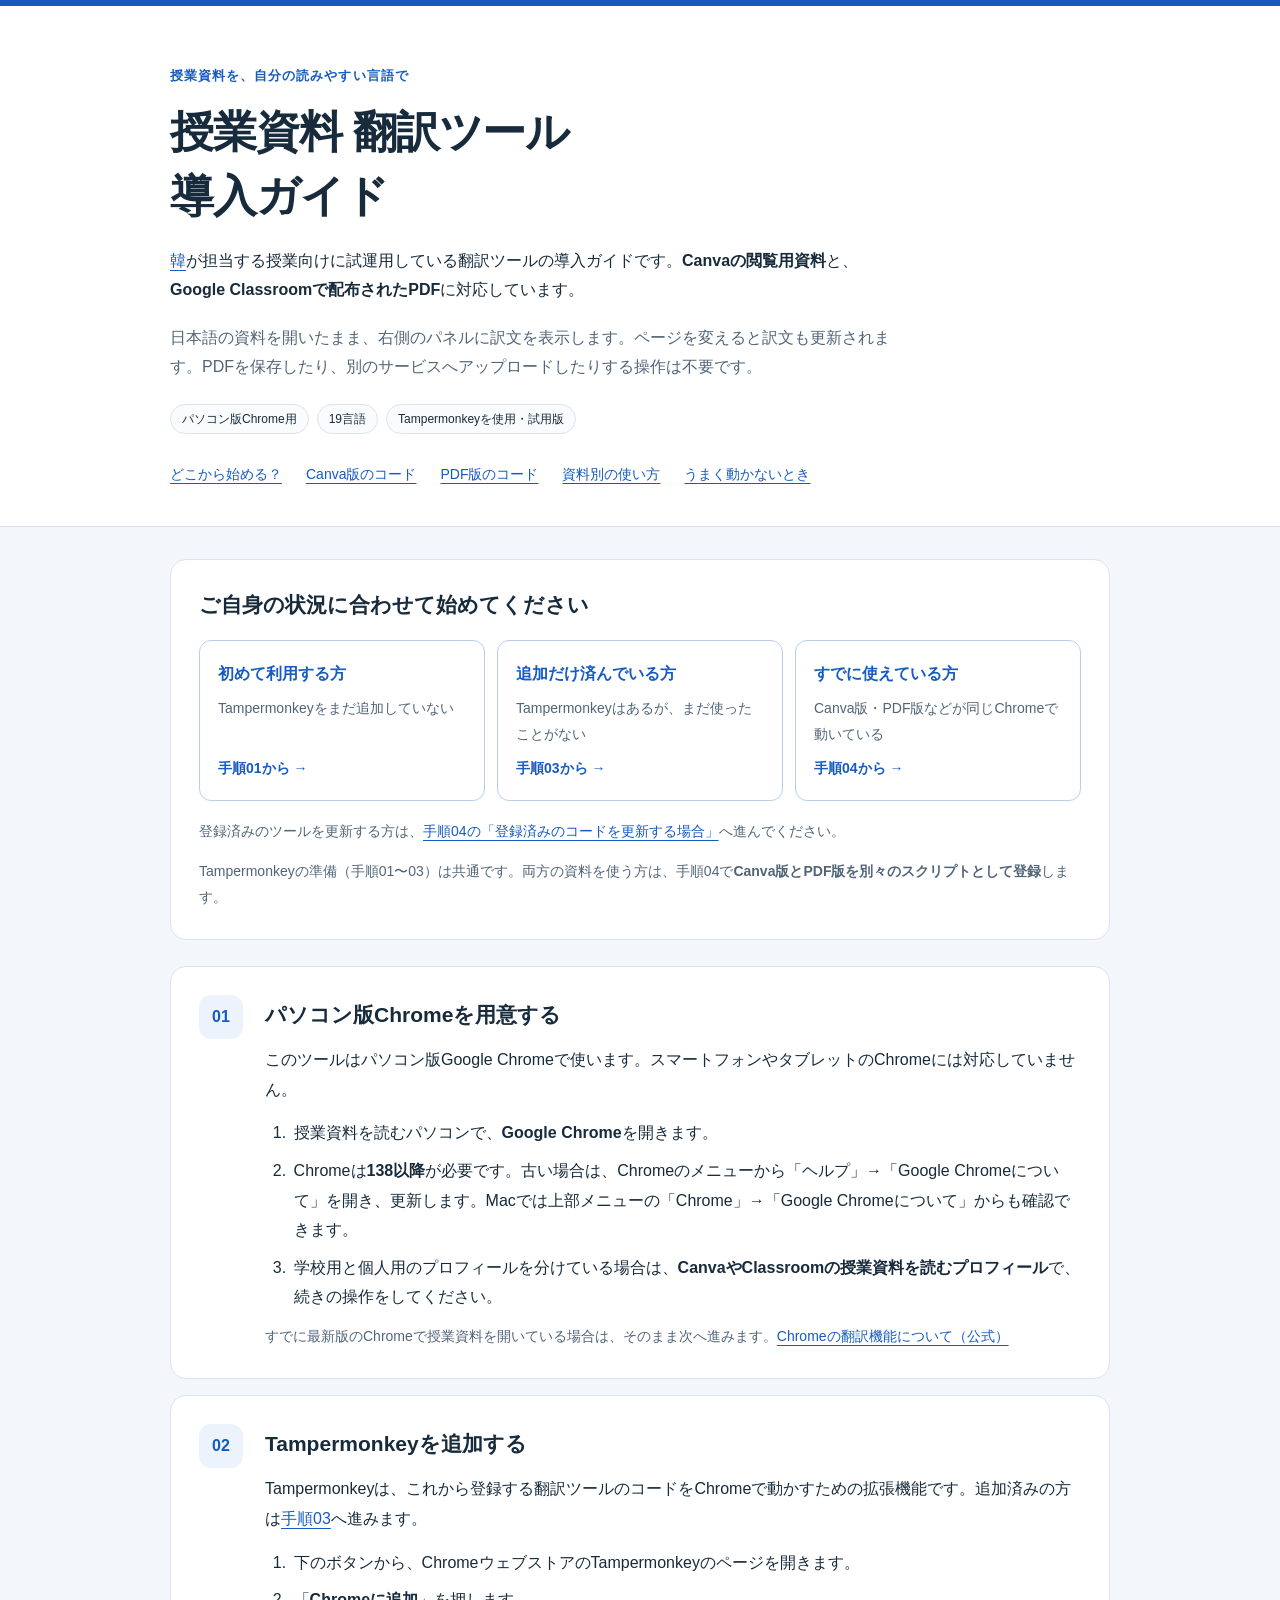
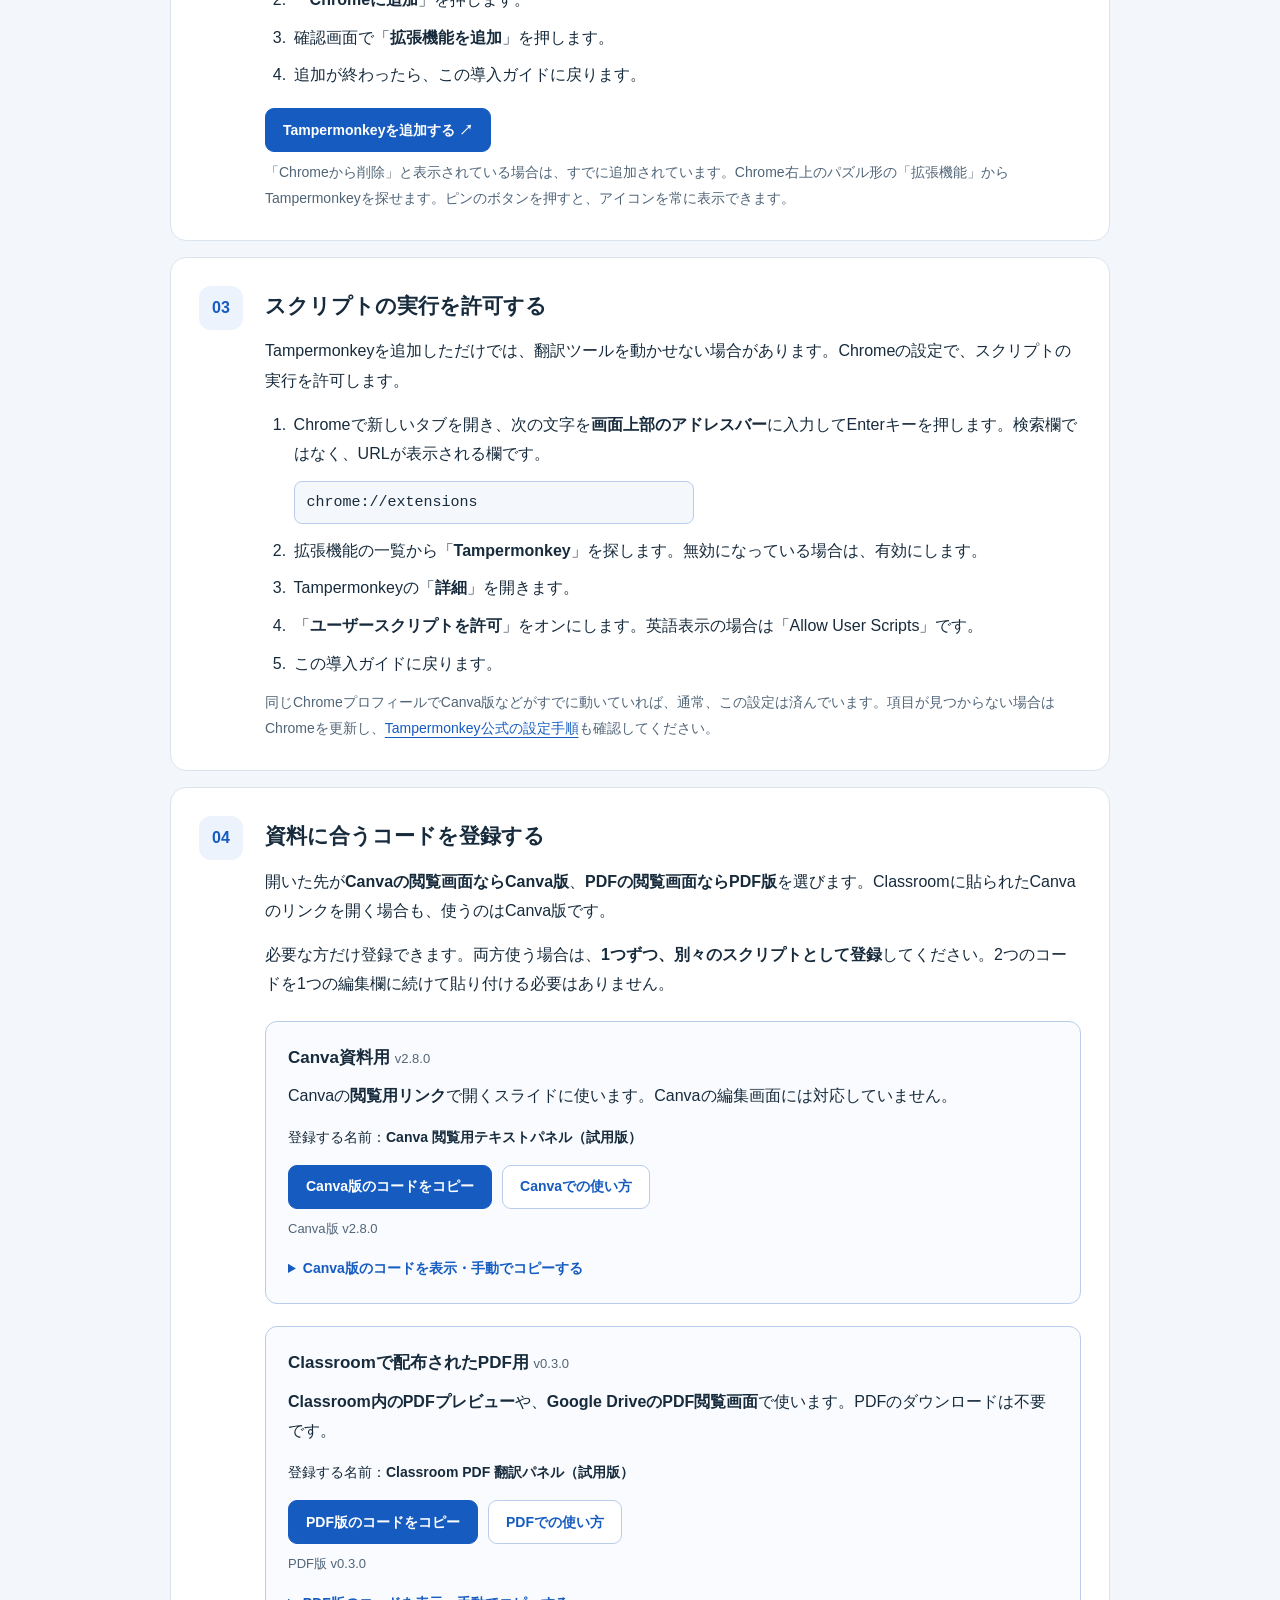
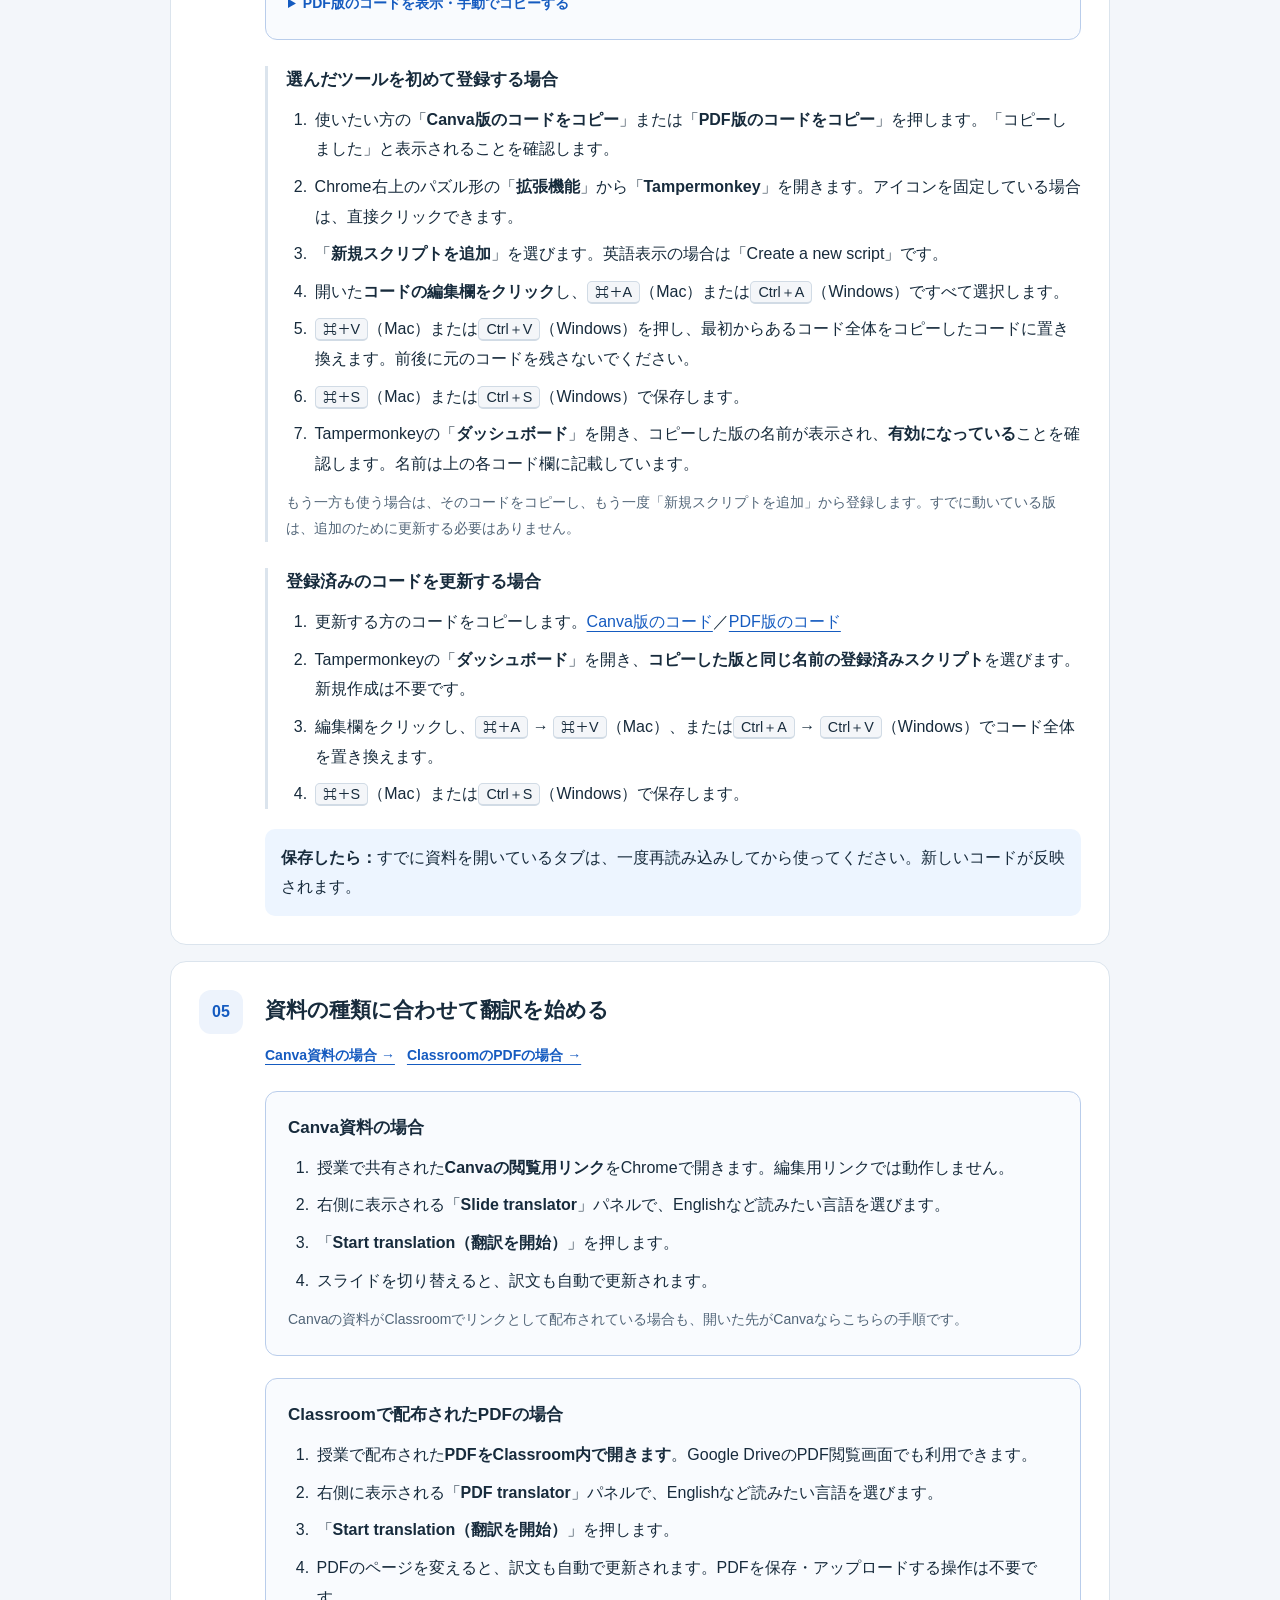
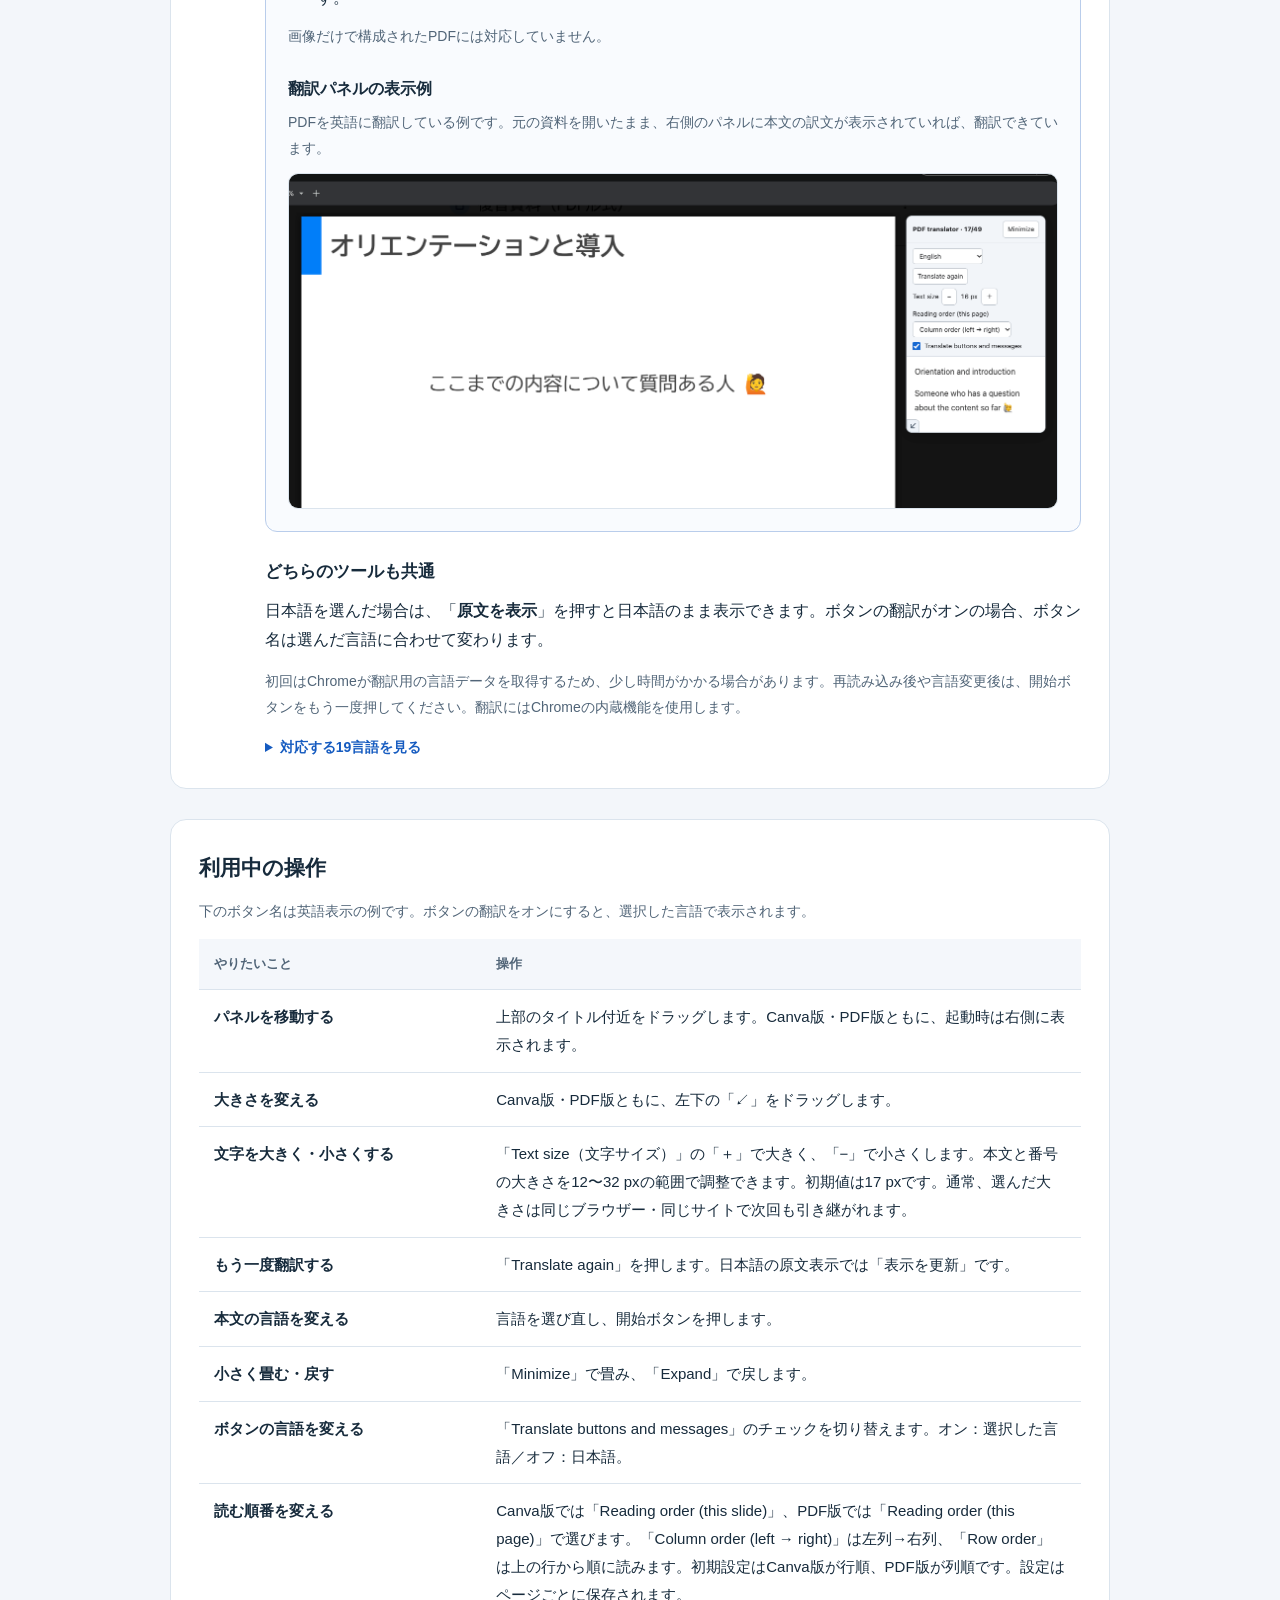
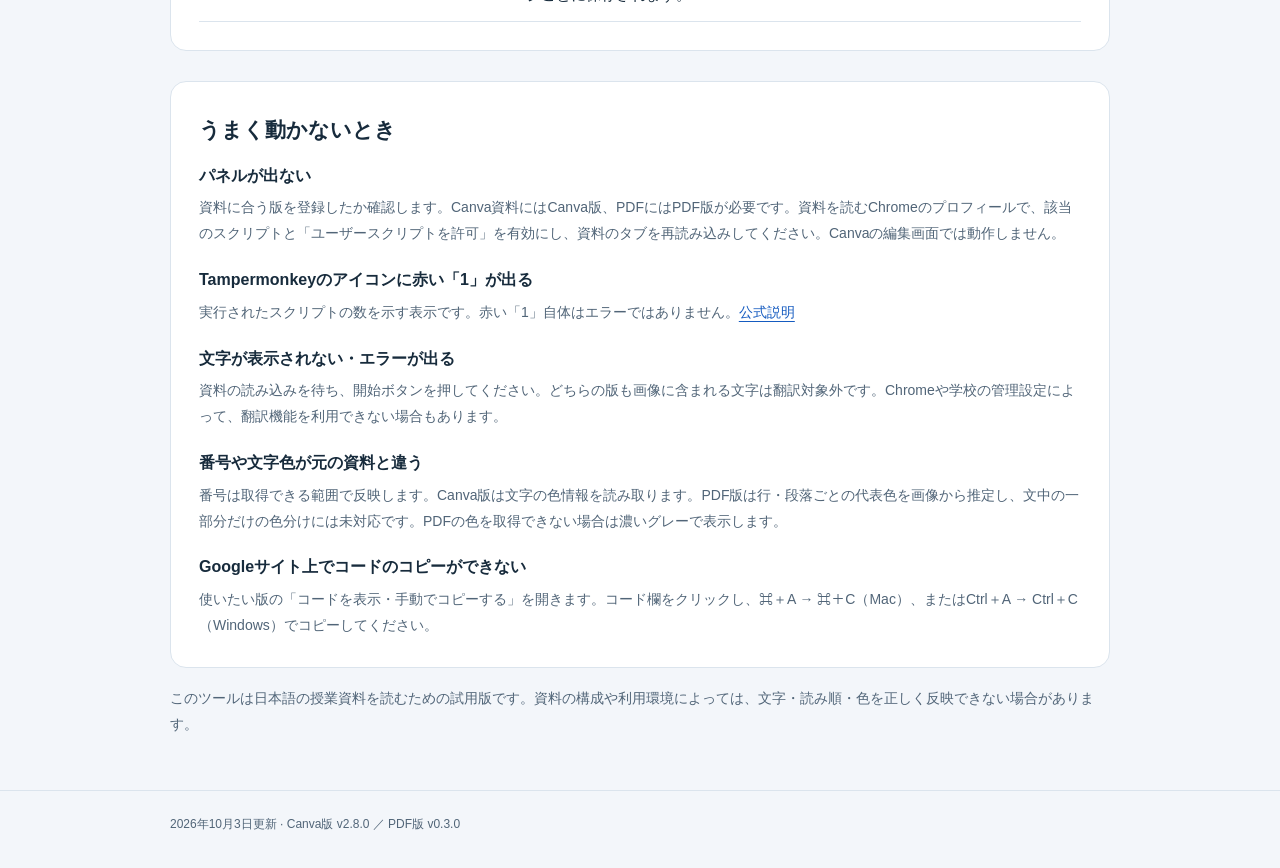
==== index.html @ adb42b63 "Update the guide introduction and instructor profile link" ====
<!doctype html>
<html lang="ja">
<head>
<meta charset="utf-8">
<meta name="viewport" content="width=device-width,initial-scale=1">
<meta name="description" content="Canva資料とGoogle Classroomで配布されたPDFの翻訳ツール導入ガイド。共通の準備と、それぞれのコード・使い方を案内します。">
<title>授業資料 翻訳ツール導入ガイド｜Canva・Classroom PDF</title>
<style>

    :root { color-scheme: light; --ink:#172b3c; --muted:#516578; --blue:#155bc0; --line:#dbe4ed; --paper:#fff; --wash:#f3f6fa; }
    * { box-sizing:border-box; }
    html { scroll-behavior:smooth; scroll-padding-top:24px; }
    body { margin:0; color:var(--ink); background:var(--wash); font:16px/1.85 -apple-system,BlinkMacSystemFont,"Segoe UI","Noto Sans JP","Hiragino Kaku Gothic ProN",Meiryo,sans-serif; overflow-wrap:anywhere; }
    a { color:var(--blue); text-underline-offset:4px; }
    a:hover { text-decoration-thickness:2px; }
    button,a,summary { -webkit-tap-highlight-color:transparent; }
    :focus-visible { outline:3px solid #438df0; outline-offset:4px; }
    .wrap { width:min(940px,calc(100% - 48px)); margin-inline:auto; }
    .hero { padding:58px 0 38px; background:var(--paper); border-top:6px solid var(--blue); border-bottom:1px solid var(--line); }
    .eyebrow { margin:0 0 12px; color:var(--blue); font-size:13px; font-weight:750; letter-spacing:.08em; }
    h1 { font-size:clamp(28px,4.5vw,44px); line-height:1.45; letter-spacing:-.025em; margin:0 0 18px; }
    .course-context { max-width:740px; margin:0 0 18px; }
    .intro { max-width:740px; margin:0; color:var(--muted); }
    .tags { display:flex; gap:8px; flex-wrap:wrap; margin-top:22px; }
    .tag { padding:3px 11px; border:1px solid var(--line); border-radius:100px; font-size:12px; background:#f9fbfd; }
    nav { display:flex; flex-wrap:wrap; gap:12px 24px; margin-top:28px; font-size:14px; }
    main { padding-block:32px 52px; }
    .notice { border-inline-start:4px solid var(--blue); background:#eaf2ff; padding:16px 20px; border-radius:0 10px 10px 0; margin-bottom:26px; font-size:14px; }
    .step { display:grid; grid-template-columns:48px minmax(0,1fr); gap:18px; padding:28px; margin-bottom:16px; border:1px solid var(--line); border-radius:16px; background:var(--paper); }
    .number { color:var(--blue); font-size:16px; font-weight:750; background:#edf3fc; border-radius:12px; width:44px; height:44px; display:grid; place-items:center; }
    h2 { font-size:21px; line-height:1.6; margin:3px 0 14px; }
    p { margin:0 0 14px; }
    p:last-child { margin-bottom:0; }
    .small { color:var(--muted); font-size:14px; }
    ol,ul { margin:12px 0; padding-inline-start:1.6em; }
    li { padding-inline-start:3px; margin-bottom:8px; }
    code { font: .9em ui-monospace,SFMono-Regular,Consolas,monospace; background:#edf1f6; padding:3px 6px; border-radius:5px; }
    kbd { font-family:inherit; font-size:.9em; background:#f4f6f9; padding:2px 7px; border:1px solid #d1dbe5; border-bottom-width:2px; border-radius:5px; white-space:nowrap; }
    .actions { display:flex; flex-wrap:wrap; gap:10px; margin:18px 0 8px; }
    .button { display:inline-flex; align-items:center; justify-content:center; min-height:44px; border:1px solid var(--blue); border-radius:9px; padding:9px 17px; font-family:inherit; font-size:14px; font-weight:600; line-height:1.6; text-decoration:none; cursor:pointer; color:#fff; background:var(--blue); }
    .button:hover { background:#104caa; }
    .button.secondary { color:var(--blue); background:#fff; border-color:#b9cdeb; }
    .button.secondary:hover { background:#f0f5fe; }
    .status { font-size:13px; color:var(--muted); min-height:25px; margin:0; }
    details { margin-top:14px; }
    summary { cursor:pointer; color:var(--blue); font-size:14px; font-weight:650; }
    textarea { display:block; width:100%; height:280px; margin-top:12px; padding:16px; background:#102231; color:#e8f0f7; border:1px solid #2c455a; border-radius:9px; font:12px/1.65 ui-monospace,SFMono-Regular,Consolas,monospace; resize:vertical; tab-size:2; }
    .panel { margin-top:30px; padding:28px; border:1px solid var(--line); border-radius:16px; background:var(--paper); }
    .table-wrap { overflow-x:auto; }
    table { width:100%; border-collapse:collapse; font-size:15px; }
    th,td { text-align:start; padding:13px 15px; border-bottom:1px solid var(--line); vertical-align:top; }
    th { background:#f4f7fb; font-size:13px; color:var(--muted); }
    td:first-child { width:32%; font-weight:600; }
    .trouble { margin:0; }
    .trouble dt { margin-top:18px; font-weight:650; }
    .trouble dt:first-child { margin-top:0; }
    .trouble dd { margin:5px 0 0; color:var(--muted); font-size:14px; }
    footer { border-top:1px solid var(--line); padding:22px 0 32px; color:var(--muted); font-size:12px; }
    @media(max-width:600px) {
      .wrap { width:calc(100% - 28px); }
      .hero { padding:32px 0 26px; }
      .step { grid-template-columns:34px minmax(0,1fr); gap:10px; padding:20px 16px; }
      .number { width:32px; height:36px; font-size:14px; border-radius:9px; }
      h2 { font-size:18px; }
      .panel { padding:22px 16px; }
      th,td { padding:11px 8px; }
      td:first-child { width:36%; }
    }
    @media(prefers-reduced-motion:reduce) { html { scroll-behavior:auto; } }
    @media print {
      body { font-size:11pt; background:#fff; }
      .wrap { width:100%; }
      .hero { padding:14px 0; }
      h1 { font-size:25pt; }
      main { padding:18px 0; }
      .step,.panel { padding:18px; break-inside:avoid; }
      nav,.actions,.source-code,.status,.no-print { display:none; }
      a { color:inherit; }
      .notice { background:#f5f5f5; }
    }
  
[hidden] { display:none !important; }
.language-bar { display:flex; align-items:center; gap:12px; flex-wrap:wrap; margin-bottom:8px; }
.language-bar label { font-size:14px; font-weight:650; }
.language-bar select { max-width:100%; min-height:44px; padding:8px 32px 8px 12px; border:1px solid #b9cdeb; border-radius:9px; color:var(--ink); background:#fff; font:inherit; font-size:15px; }
.language-hint { margin-bottom:24px; font-size:13px; }
.ui-label { font-weight:600; }
.after-code,.usage-notes { margin-top:18px; }
html[dir=rtl] .notice { border-radius:10px 0 0 10px; }
textarea { text-align:left; }

.start-paths{display:grid;grid-template-columns:repeat(3,minmax(0,1fr));gap:12px;margin:18px 0}
.start-path{display:flex;flex-direction:column;gap:8px;padding:18px;border:1px solid #b9cdeb;border-radius:12px;background:#fff;text-decoration:none}
.start-path strong{font-size:16px}.start-path span{color:var(--muted);font-size:14px}.start-path b{margin-top:auto;font-size:14px}
.start-path:hover{background:#f4f8ff}.start-panel{margin:0 0 26px}.start-panel h2{margin-top:0}
h3{font-size:17px;line-height:1.6;margin:26px 0 10px}.branch{border-inline-start:3px solid var(--line);padding-inline-start:18px}
.address{display:block;width:100%;max-width:400px;border:1px solid #b9cdeb;border-radius:8px;background:#f4f7fb;color:var(--ink);padding:12px;font:15px ui-monospace,monospace;margin:12px 0}
.after-save{margin-top:20px;padding:14px 16px;background:#edf5ff;border-radius:10px}
section, .branch{scroll-margin-top:24px}.languages{font-size:14px;color:var(--muted)}
.tool-card{margin-top:22px;padding:22px;border:1px solid #b9cdeb;border-radius:12px;background:#f9fbfe;scroll-margin-top:24px}
.tool-card h3{margin-top:0}.tool-card .tool-version{color:var(--muted);font-size:13px;font-weight:400}
.tool-card .script-name{font-size:14px}.tool-card textarea{background:#102231}.tool-card .actions{margin-top:14px}
.tool-links{display:flex;flex-wrap:wrap;gap:12px;margin:16px 0}.tool-links a{font-size:14px;font-weight:600}
.panel-example{margin:24px 0 0;scroll-margin-top:24px}.panel-example figcaption{margin-bottom:12px}.panel-example strong{display:block;margin-bottom:6px}.panel-example p{margin:0}.panel-example-image{display:block;border:1px solid var(--line);border-radius:10px;overflow:hidden}.panel-example img{display:block;width:100%;height:auto}
@media(max-width:700px){.start-paths{grid-template-columns:1fr}.start-path{gap:4px}}
</style>
</head>
<body>
<header class="hero"><div class="wrap">
<p class="eyebrow">授業資料を、自分の読みやすい言語で</p>
<h1>授業資料 翻訳ツール<br>導入ガイド</h1>
<p class="course-context"><a href="https://www.i-u.ac.jp/academics/faculty/hanxu/" target="_blank" rel="noopener noreferrer">韓</a>が担当する授業向けに試運用している翻訳ツールの導入ガイドです。<strong>Canvaの閲覧用資料</strong>と、<strong>Google Classroomで配布されたPDF</strong>に対応しています。</p>
<p class="intro">日本語の資料を開いたまま、右側のパネルに訳文を表示します。ページを変えると訳文も更新されます。PDFを保存したり、別のサービスへアップロードしたりする操作は不要です。</p>
<div class="tags"><span class="tag">パソコン版Chrome用</span><span class="tag">19言語</span><span class="tag">Tampermonkeyを使用・試用版</span></div>
<nav aria-label="ガイド内の移動"><a href="#start">どこから始める？</a><a href="#canva-code">Canva版のコード</a><a href="#pdf-code">PDF版のコード</a><a href="#step5">資料別の使い方</a><a href="#help">うまく動かないとき</a></nav>
</div></header>

<main class="wrap">
<section id="start" class="panel start-panel" aria-labelledby="start-title">
<h2 id="start-title">ご自身の状況に合わせて始めてください</h2>
<div class="start-paths">
<a class="start-path" href="#step1"><strong>初めて利用する方</strong><span>Tampermonkeyをまだ追加していない</span><b>手順01から →</b></a>
<a class="start-path" href="#step3"><strong>追加だけ済んでいる方</strong><span>Tampermonkeyはあるが、まだ使ったことがない</span><b>手順03から →</b></a>
<a class="start-path" href="#step4"><strong>すでに使えている方</strong><span>Canva版・PDF版などが同じChromeで動いている</span><b>手順04から →</b></a>
</div>
<p class="small">登録済みのツールを更新する方は、<a href="#update">手順04の「登録済みのコードを更新する場合」</a>へ進んでください。</p>
<p class="small">Tampermonkeyの準備（手順01〜03）は共通です。両方の資料を使う方は、手順04で<strong>Canva版とPDF版を別々のスクリプトとして登録</strong>します。</p>
</section>

<section class="step" id="step1" aria-labelledby="title1"><div class="number" aria-hidden="true">01</div><div>
<h2 id="title1">パソコン版Chromeを用意する</h2>
<p>このツールはパソコン版Google Chromeで使います。スマートフォンやタブレットのChromeには対応していません。</p>
<ol>
<li>授業資料を読むパソコンで、<strong>Google Chrome</strong>を開きます。</li>
<li>Chromeは<strong>138以降</strong>が必要です。古い場合は、Chromeのメニューから「ヘルプ」→「Google Chromeについて」を開き、更新します。Macでは上部メニューの「Chrome」→「Google Chromeについて」からも確認できます。</li>
<li>学校用と個人用のプロフィールを分けている場合は、<strong>CanvaやClassroomの授業資料を読むプロフィール</strong>で、続きの操作をしてください。</li>
</ol>
<p class="small">すでに最新版のChromeで授業資料を開いている場合は、そのまま次へ進みます。<a href="https://developer.chrome.com/docs/ai/translator-api" target="_blank" rel="noopener noreferrer">Chromeの翻訳機能について（公式）</a></p>
</div></section>

<section class="step" id="step2" aria-labelledby="title2"><div class="number" aria-hidden="true">02</div><div>
<h2 id="title2">Tampermonkeyを追加する</h2>
<p>Tampermonkeyは、これから登録する翻訳ツールのコードをChromeで動かすための拡張機能です。追加済みの方は<a href="#step3">手順03</a>へ進みます。</p>
<ol>
<li>下のボタンから、ChromeウェブストアのTampermonkeyのページを開きます。</li>
<li>「<strong>Chromeに追加</strong>」を押します。</li>
<li>確認画面で「<strong>拡張機能を追加</strong>」を押します。</li>
<li>追加が終わったら、この導入ガイドに戻ります。</li>
</ol>
<div class="actions"><a class="button" href="https://chromewebstore.google.com/detail/tampermonkey/dhdgffkkebhmkfjojejmpbldmpobfkfo" target="_blank" rel="noopener noreferrer">Tampermonkeyを追加する ↗</a></div>
<p class="small">「Chromeから削除」と表示されている場合は、すでに追加されています。Chrome右上のパズル形の「拡張機能」からTampermonkeyを探せます。ピンのボタンを押すと、アイコンを常に表示できます。</p>
</div></section>

<section class="step" id="step3" aria-labelledby="title3"><div class="number" aria-hidden="true">03</div><div>
<h2 id="title3">スクリプトの実行を許可する</h2>
<p>Tampermonkeyを追加しただけでは、翻訳ツールを動かせない場合があります。Chromeの設定で、スクリプトの実行を許可します。</p>
<ol>
<li>Chromeで新しいタブを開き、次の文字を<strong>画面上部のアドレスバー</strong>に入力してEnterキーを押します。検索欄ではなく、URLが表示される欄です。
<input class="address" type="text" value="chrome://extensions" readonly aria-label="Chromeの拡張機能設定のアドレス" translate="no" dir="ltr"></li>
<li>拡張機能の一覧から「<strong>Tampermonkey</strong>」を探します。無効になっている場合は、有効にします。</li>
<li>Tampermonkeyの「<strong>詳細</strong>」を開きます。</li>
<li>「<strong>ユーザースクリプトを許可</strong>」をオンにします。英語表示の場合は「Allow User Scripts」です。</li>
<li>この導入ガイドに戻ります。</li>
</ol>
<p class="small">同じChromeプロフィールでCanva版などがすでに動いていれば、通常、この設定は済んでいます。項目が見つからない場合はChromeを更新し、<a href="https://www.tampermonkey.net/faq.php?q=Q209" target="_blank" rel="noopener noreferrer">Tampermonkey公式の設定手順</a>も確認してください。</p>
</div></section>

<section class="step" id="step4" aria-labelledby="title4"><div class="number" aria-hidden="true">04</div><div>
<h2 id="title4">資料に合うコードを登録する</h2>
<p>開いた先が<strong>Canvaの閲覧画面ならCanva版</strong>、<strong>PDFの閲覧画面ならPDF版</strong>を選びます。Classroomに貼られたCanvaのリンクを開く場合も、使うのはCanva版です。</p>
<p>必要な方だけ登録できます。両方使う場合は、<strong>1つずつ、別々のスクリプトとして登録</strong>してください。2つのコードを1つの編集欄に続けて貼り付ける必要はありません。</p>

<article class="tool-card" id="canva-code" aria-labelledby="canva-code-title">
<h3 id="canva-code-title">Canva資料用 <span class="tool-version">v2.8.0</span></h3>
<p>Canvaの<strong>閲覧用リンク</strong>で開くスライドに使います。Canvaの編集画面には対応していません。</p>
<p class="script-name">登録する名前：<strong>Canva 閲覧用テキストパネル（試用版）</strong></p>
<div class="actions"><button class="button" id="copy-canva-code" type="button">Canva版のコードをコピー</button><a class="button secondary" href="#canva-use">Canvaでの使い方</a></div>
<p class="status" id="copy-canva-status" role="status">Canva版 v2.8.0</p>
<details class="source-code" id="source-canva-details"><summary>Canva版のコードを表示・手動でコピーする</summary>
<p class="small">コード欄をクリックし、⌘＋A → ⌘＋C（Mac）、またはCtrl＋A → Ctrl＋C（Windows）でコピーできます。</p>
<textarea id="source-canva-code" translate="no" class="notranslate" readonly spellcheck="false" wrap="off" dir="ltr" aria-label="Tampermonkeyに登録するCanva版のコード">// ==UserScript==
// @name         Canva 閲覧用テキストパネル（試用版）
// @namespace    local.canva-translation
// @version      2.8.0
// @description  Chrome内蔵の翻訳機能で、スライドを送るたびに別欄の訳文を更新します。
// @match        https://www.canva.com/design/*/view*
// @run-at       document-idle
// @grant        none
// ==/UserScript==

// 以前のコード全体を、このコードに置き換えて保存してください。
// PC版ChromeのTranslator APIを使います。外部の翻訳APIは使いません。
// 最初に言語を選び「翻訳開始」を押してください。初回は言語データを取得します。
(() =&gt; {
  &#x27;use strict&#x27;;

  // BEGIN_UI_MESSAGES
  const UI_MESSAGES = {
  &quot;en&quot;: {
    &quot;title&quot;: &quot;Slide translator&quot;,
    &quot;start&quot;: &quot;Start translation&quot;,
    &quot;retry&quot;: &quot;Translate again&quot;,
    &quot;collapse&quot;: &quot;Minimize&quot;,
    &quot;expand&quot;: &quot;Expand&quot;,
    &quot;language&quot;: &quot;Translation language&quot;,
    &quot;move&quot;: &quot;Drag the header or use arrow keys to move&quot;,
    &quot;resize&quot;: &quot;Drag the corner or use arrow keys to resize&quot;,
    &quot;ready&quot;: &quot;Select a language and click “{start}”.&quot;,
    &quot;preparing&quot;: &quot;Preparing translation… Language data may need to download.&quot;,
    &quot;downloading&quot;: &quot;Downloading language data… {percent}%&quot;,
    &quot;empty&quot;: &quot;No visible text found. Waiting for the slide to load.&quot;,
    &quot;translating&quot;: &quot;Translating…&quot;,
    &quot;active&quot;: &quot;Automatic translation is on. The translation updates when you change slides.&quot;,
    &quot;unavailable&quot;: &quot;Built-in translation is unavailable. Use desktop Chrome 138 or later. Browser settings may restrict access.&quot;,
    &quot;blocked&quot;: &quot;Built-in translation is not permitted by this page or your browser settings.&quot;,
    &quot;unsupported&quot;: &quot;Translation into this language is unavailable in this environment.&quot;,
    &quot;failed&quot;: &quot;Translation failed. Use the translation button to try again.&quot;,
    &quot;pageOrder&quot;: &quot;Reading order (this slide)&quot;,
    &quot;orderRows&quot;: &quot;Row order&quot;,
    &quot;orderColumns&quot;: &quot;Column order (left → right)&quot;,
    &quot;orderHint&quot;: &quot;Saved for this slide in this browser.&quot;,
    &quot;orderMemoryOnly&quot;: &quot;Saved only until this page is reloaded.&quot;,
    &quot;translateUi&quot;: &quot;Translate buttons and messages&quot;,
    &quot;uiHint&quot;: &quot;Saved across slides in this browser. Slide text still uses the selected language.&quot;,
    &quot;uiMemoryOnly&quot;: &quot;Kept until this page is reloaded. Slide text still uses the selected language.&quot;,
    &quot;textSize&quot;: &quot;Text size&quot;,
    &quot;textSmaller&quot;: &quot;Smaller text&quot;,
    &quot;textLarger&quot;: &quot;Larger text&quot;
  },
  &quot;ja&quot;: {
    &quot;title&quot;: &quot;スライド翻訳&quot;,
    &quot;start&quot;: &quot;翻訳開始&quot;,
    &quot;retry&quot;: &quot;翻訳し直す&quot;,
    &quot;collapse&quot;: &quot;折りたたむ&quot;,
    &quot;expand&quot;: &quot;展開する&quot;,
    &quot;language&quot;: &quot;本文の言語&quot;,
    &quot;move&quot;: &quot;見出しをドラッグ、または矢印キーで移動&quot;,
    &quot;resize&quot;: &quot;角をドラッグ、または矢印キーでサイズ変更&quot;,
    &quot;ready&quot;: &quot;言語を選び「{start}」を押してください。&quot;,
    &quot;preparing&quot;: &quot;翻訳を準備しています。言語データを取得する場合があります。&quot;,
    &quot;downloading&quot;: &quot;言語データを取得しています… {percent}%&quot;,
    &quot;empty&quot;: &quot;表示中の文字が見つかりません。スライドの読み込みを待っています。&quot;,
    &quot;translating&quot;: &quot;翻訳しています…&quot;,
    &quot;active&quot;: &quot;自動翻訳が有効です。スライドを切り替えると訳文が更新されます。&quot;,
    &quot;unavailable&quot;: &quot;内蔵翻訳を利用できません。パソコン版Chrome 138以降をご利用ください。ブラウザーの設定で制限されている場合もあります。&quot;,
    &quot;blocked&quot;: &quot;このページ、またはブラウザーの設定で内蔵翻訳が許可されていません。&quot;,
    &quot;unsupported&quot;: &quot;この環境では、選択した言語への翻訳を利用できません。&quot;,
    &quot;failed&quot;: &quot;翻訳できませんでした。翻訳ボタンを押して再試行してください。&quot;,
    &quot;pageOrder&quot;: &quot;このページの読み順&quot;,
    &quot;orderRows&quot;: &quot;行順&quot;,
    &quot;orderColumns&quot;: &quot;列順（左 → 右）&quot;,
    &quot;orderHint&quot;: &quot;このページの設定を、このブラウザーに保存します。&quot;,
    &quot;orderMemoryOnly&quot;: &quot;設定はページを再読み込みするまで保持されます。&quot;,
    &quot;translateUi&quot;: &quot;ボタン・案内文を選択言語にする&quot;,
    &quot;uiHint&quot;: &quot;このブラウザーの全スライドに適用します。本文は選択した言語で表示します。&quot;,
    &quot;uiMemoryOnly&quot;: &quot;設定は再読み込みまで保持されます。本文は選択した言語で表示します。&quot;,
    &quot;textSize&quot;: &quot;文字サイズ&quot;,
    &quot;textSmaller&quot;: &quot;文字を小さく&quot;,
    &quot;textLarger&quot;: &quot;文字を大きく&quot;
  },
  &quot;zh&quot;: {
    &quot;title&quot;: &quot;幻灯片翻译&quot;,
    &quot;start&quot;: &quot;开始翻译&quot;,
    &quot;retry&quot;: &quot;重新翻译&quot;,
    &quot;collapse&quot;: &quot;收起&quot;,
    &quot;expand&quot;: &quot;展开&quot;,
    &quot;language&quot;: &quot;目标语言&quot;,
    &quot;move&quot;: &quot;拖动顶部或使用方向键移动&quot;,
    &quot;resize&quot;: &quot;拖动角落或使用方向键调整大小&quot;,
    &quot;ready&quot;: &quot;选择语言，然后点击“{start}”。&quot;,
    &quot;preparing&quot;: &quot;正在准备翻译…可能需要下载语言数据。&quot;,
    &quot;downloading&quot;: &quot;正在下载语言数据…{percent}%&quot;,
    &quot;empty&quot;: &quot;未找到可见文字，正在等待幻灯片加载。&quot;,
    &quot;translating&quot;: &quot;正在翻译…&quot;,
    &quot;active&quot;: &quot;自动翻译已开启，切换幻灯片时会更新译文。&quot;,
    &quot;unavailable&quot;: &quot;无法使用内置翻译。请使用电脑版 Chrome 138 或更高版本。浏览器设置可能会限制使用。&quot;,
    &quot;blocked&quot;: &quot;此页面或浏览器设置不允许使用内置翻译。&quot;,
    &quot;unsupported&quot;: &quot;当前环境不支持翻译为所选语言。&quot;,
    &quot;failed&quot;: &quot;翻译失败，请点击翻译按钮重试。&quot;,
    &quot;pageOrder&quot;: &quot;本页阅读顺序&quot;,
    &quot;orderRows&quot;: &quot;按行阅读&quot;,
    &quot;orderColumns&quot;: &quot;按列阅读（从左到右）&quot;,
    &quot;orderHint&quot;: &quot;在此浏览器中记住本页设置。&quot;,
    &quot;orderMemoryOnly&quot;: &quot;设置仅保留到刷新页面前。&quot;,
    &quot;translateUi&quot;: &quot;翻译按钮和提示&quot;,
    &quot;uiHint&quot;: &quot;设置适用于此浏览器中的所有幻灯片。正文仍使用所选语言。&quot;,
    &quot;uiMemoryOnly&quot;: &quot;设置仅保留到刷新页面前。正文仍使用所选语言。&quot;,
    &quot;textSize&quot;: &quot;字号&quot;,
    &quot;textSmaller&quot;: &quot;缩小文字&quot;,
    &quot;textLarger&quot;: &quot;放大文字&quot;
  },
  &quot;zh-Hant&quot;: {
    &quot;title&quot;: &quot;投影片翻譯&quot;,
    &quot;start&quot;: &quot;開始翻譯&quot;,
    &quot;retry&quot;: &quot;重新翻譯&quot;,
    &quot;collapse&quot;: &quot;收合&quot;,
    &quot;expand&quot;: &quot;展開&quot;,
    &quot;language&quot;: &quot;目標語言&quot;,
    &quot;move&quot;: &quot;拖曳頂部或使用方向鍵移動&quot;,
    &quot;resize&quot;: &quot;拖曳角落或使用方向鍵調整大小&quot;,
    &quot;ready&quot;: &quot;選擇語言，然後點選「{start}」。&quot;,
    &quot;preparing&quot;: &quot;正在準備翻譯…可能需要下載語言資料。&quot;,
    &quot;downloading&quot;: &quot;正在下載語言資料…{percent}%&quot;,
    &quot;empty&quot;: &quot;找不到可見文字，正在等待投影片載入。&quot;,
    &quot;translating&quot;: &quot;正在翻譯…&quot;,
    &quot;active&quot;: &quot;已開啟自動翻譯，切換投影片時會更新譯文。&quot;,
    &quot;unavailable&quot;: &quot;無法使用內建翻譯。請使用電腦版 Chrome 138 或更新版本。瀏覽器設定可能會限制使用。&quot;,
    &quot;blocked&quot;: &quot;此頁面或瀏覽器設定不允許使用內建翻譯。&quot;,
    &quot;unsupported&quot;: &quot;目前環境不支援翻譯為所選語言。&quot;,
    &quot;failed&quot;: &quot;翻譯失敗，請點選翻譯按鈕重試。&quot;,
    &quot;pageOrder&quot;: &quot;本頁閱讀順序&quot;,
    &quot;orderRows&quot;: &quot;逐行閱讀&quot;,
    &quot;orderColumns&quot;: &quot;逐欄閱讀（由左至右）&quot;,
    &quot;orderHint&quot;: &quot;在此瀏覽器中記住本頁設定。&quot;,
    &quot;orderMemoryOnly&quot;: &quot;設定僅保留至重新整理頁面前。&quot;,
    &quot;translateUi&quot;: &quot;翻譯按鈕與提示&quot;,
    &quot;uiHint&quot;: &quot;設定適用於此瀏覽器中的所有投影片。內文仍使用所選語言。&quot;,
    &quot;uiMemoryOnly&quot;: &quot;設定僅保留至重新整理頁面前。內文仍使用所選語言。&quot;,
    &quot;textSize&quot;: &quot;字級&quot;,
    &quot;textSmaller&quot;: &quot;縮小文字&quot;,
    &quot;textLarger&quot;: &quot;放大文字&quot;
  },
  &quot;ko&quot;: {
    &quot;title&quot;: &quot;슬라이드 번역&quot;,
    &quot;start&quot;: &quot;번역 시작&quot;,
    &quot;retry&quot;: &quot;다시 번역&quot;,
    &quot;collapse&quot;: &quot;접기&quot;,
    &quot;expand&quot;: &quot;펼치기&quot;,
    &quot;language&quot;: &quot;번역할 언어&quot;,
    &quot;move&quot;: &quot;상단을 드래그하거나 방향키로 이동&quot;,
    &quot;resize&quot;: &quot;모서리를 드래그하거나 방향키로 크기 조절&quot;,
    &quot;ready&quot;: &quot;언어를 선택하고 ‘{start}’을 누르세요.&quot;,
    &quot;preparing&quot;: &quot;번역 준비 중… 언어 데이터를 다운로드해야 할 수 있습니다.&quot;,
    &quot;downloading&quot;: &quot;언어 데이터 다운로드 중… {percent}%&quot;,
    &quot;empty&quot;: &quot;표시된 텍스트를 찾지 못했습니다. 슬라이드가 로드되기를 기다리고 있습니다.&quot;,
    &quot;translating&quot;: &quot;번역 중…&quot;,
    &quot;active&quot;: &quot;자동 번역이 켜져 있습니다. 슬라이드를 바꾸면 번역도 갱신됩니다.&quot;,
    &quot;unavailable&quot;: &quot;내장 번역을 사용할 수 없습니다. PC용 Chrome 138 이상을 사용하세요. 브라우저 설정으로 사용이 제한될 수 있습니다.&quot;,
    &quot;blocked&quot;: &quot;이 페이지 또는 브라우저 설정에서 내장 번역을 허용하지 않습니다.&quot;,
    &quot;unsupported&quot;: &quot;현재 환경에서는 선택한 언어로 번역할 수 없습니다.&quot;,
    &quot;failed&quot;: &quot;번역하지 못했습니다. 번역 버튼을 눌러 다시 시도하세요.&quot;,
    &quot;pageOrder&quot;: &quot;이 슬라이드의 읽기 순서&quot;,
    &quot;orderRows&quot;: &quot;행 순서&quot;,
    &quot;orderColumns&quot;: &quot;열 순서 (왼쪽 → 오른쪽)&quot;,
    &quot;orderHint&quot;: &quot;이 브라우저에 이 슬라이드의 설정을 저장합니다.&quot;,
    &quot;orderMemoryOnly&quot;: &quot;페이지를 새로고침하기 전까지만 저장됩니다.&quot;,
    &quot;translateUi&quot;: &quot;버튼과 안내 문구 번역&quot;,
    &quot;uiHint&quot;: &quot;이 브라우저의 모든 슬라이드에 적용됩니다. 본문은 선택한 언어를 사용합니다.&quot;,
    &quot;uiMemoryOnly&quot;: &quot;페이지를 새로고침하기 전까지만 유지됩니다. 본문은 선택한 언어를 사용합니다.&quot;,
    &quot;textSize&quot;: &quot;글자 크기&quot;,
    &quot;textSmaller&quot;: &quot;글자 작게&quot;,
    &quot;textLarger&quot;: &quot;글자 크게&quot;
  },
  &quot;vi&quot;: {
    &quot;title&quot;: &quot;Dịch trang chiếu&quot;,
    &quot;start&quot;: &quot;Bắt đầu dịch&quot;,
    &quot;retry&quot;: &quot;Dịch lại&quot;,
    &quot;collapse&quot;: &quot;Thu gọn&quot;,
    &quot;expand&quot;: &quot;Mở rộng&quot;,
    &quot;language&quot;: &quot;Ngôn ngữ đích&quot;,
    &quot;move&quot;: &quot;Kéo phần đầu hoặc dùng phím mũi tên để di chuyển&quot;,
    &quot;resize&quot;: &quot;Kéo góc hoặc dùng phím mũi tên để đổi kích thước&quot;,
    &quot;ready&quot;: &quot;Chọn ngôn ngữ rồi nhấn “{start}”.&quot;,
    &quot;preparing&quot;: &quot;Đang chuẩn bị dịch… Có thể cần tải dữ liệu ngôn ngữ.&quot;,
    &quot;downloading&quot;: &quot;Đang tải dữ liệu ngôn ngữ… {percent}%&quot;,
    &quot;empty&quot;: &quot;Không tìm thấy văn bản hiển thị. Đang chờ tải trang chiếu.&quot;,
    &quot;translating&quot;: &quot;Đang dịch…&quot;,
    &quot;active&quot;: &quot;Đã bật dịch tự động. Bản dịch sẽ cập nhật khi bạn chuyển trang chiếu.&quot;,
    &quot;unavailable&quot;: &quot;Không thể dùng tính năng dịch tích hợp. Hãy dùng Chrome 138 trở lên trên máy tính. Cài đặt trình duyệt có thể hạn chế quyền truy cập.&quot;,
    &quot;blocked&quot;: &quot;Trang này hoặc cài đặt trình duyệt không cho phép dùng tính năng dịch tích hợp.&quot;,
    &quot;unsupported&quot;: &quot;Môi trường hiện tại không hỗ trợ dịch sang ngôn ngữ này.&quot;,
    &quot;failed&quot;: &quot;Dịch không thành công. Nhấn nút dịch để thử lại.&quot;,
    &quot;pageOrder&quot;: &quot;Thứ tự đọc của trang chiếu này&quot;,
    &quot;orderRows&quot;: &quot;Theo hàng&quot;,
    &quot;orderColumns&quot;: &quot;Theo cột (trái → phải)&quot;,
    &quot;orderHint&quot;: &quot;Lưu thiết lập cho trang chiếu này trong trình duyệt này.&quot;,
    &quot;orderMemoryOnly&quot;: &quot;Chỉ lưu đến khi tải lại trang.&quot;,
    &quot;translateUi&quot;: &quot;Dịch nút và thông báo&quot;,
    &quot;uiHint&quot;: &quot;Áp dụng cho mọi trang chiếu trong trình duyệt này. Nội dung vẫn dùng ngôn ngữ đã chọn.&quot;,
    &quot;uiMemoryOnly&quot;: &quot;Chỉ giữ đến khi tải lại trang. Nội dung vẫn dùng ngôn ngữ đã chọn.&quot;,
    &quot;textSize&quot;: &quot;Cỡ chữ&quot;,
    &quot;textSmaller&quot;: &quot;Giảm cỡ chữ&quot;,
    &quot;textLarger&quot;: &quot;Tăng cỡ chữ&quot;
  },
  &quot;th&quot;: {
    &quot;title&quot;: &quot;แปลสไลด์&quot;,
    &quot;start&quot;: &quot;เริ่มแปล&quot;,
    &quot;retry&quot;: &quot;แปลอีกครั้ง&quot;,
    &quot;collapse&quot;: &quot;ย่อ&quot;,
    &quot;expand&quot;: &quot;ขยาย&quot;,
    &quot;language&quot;: &quot;ภาษาปลายทาง&quot;,
    &quot;move&quot;: &quot;ลากส่วนหัวหรือใช้ปุ่มลูกศรเพื่อย้าย&quot;,
    &quot;resize&quot;: &quot;ลากมุมหรือใช้ปุ่มลูกศรเพื่อปรับขนาด&quot;,
    &quot;ready&quot;: &quot;เลือกภาษาแล้วกด “{start}”&quot;,
    &quot;preparing&quot;: &quot;กำลังเตรียมการแปล… อาจต้องดาวน์โหลดข้อมูลภาษา&quot;,
    &quot;downloading&quot;: &quot;กำลังดาวน์โหลดข้อมูลภาษา… {percent}%&quot;,
    &quot;empty&quot;: &quot;ไม่พบข้อความที่แสดง กำลังรอโหลดสไลด์&quot;,
    &quot;translating&quot;: &quot;กำลังแปล…&quot;,
    &quot;active&quot;: &quot;เปิดการแปลอัตโนมัติแล้ว คำแปลจะอัปเดตเมื่อเปลี่ยนสไลด์&quot;,
    &quot;unavailable&quot;: &quot;ไม่สามารถใช้การแปลในตัวได้ โปรดใช้ Chrome เวอร์ชัน 138 ขึ้นไปบนคอมพิวเตอร์ การตั้งค่าเบราว์เซอร์อาจจำกัดการใช้งาน&quot;,
    &quot;blocked&quot;: &quot;หน้านี้หรือการตั้งค่าเบราว์เซอร์ไม่อนุญาตให้ใช้การแปลในตัว&quot;,
    &quot;unsupported&quot;: &quot;ไม่สามารถแปลเป็นภาษานี้ได้ในสภาพแวดล้อมปัจจุบัน&quot;,
    &quot;failed&quot;: &quot;แปลไม่สำเร็จ กดปุ่มแปลเพื่อลองอีกครั้ง&quot;,
    &quot;pageOrder&quot;: &quot;ลำดับการอ่านสไลด์นี้&quot;,
    &quot;orderRows&quot;: &quot;ตามแถว&quot;,
    &quot;orderColumns&quot;: &quot;ตามคอลัมน์ (ซ้าย → ขวา)&quot;,
    &quot;orderHint&quot;: &quot;บันทึกการตั้งค่าสไลด์นี้ในเบราว์เซอร์นี้&quot;,
    &quot;orderMemoryOnly&quot;: &quot;บันทึกไว้จนกว่าจะโหลดหน้าใหม่เท่านั้น&quot;,
    &quot;translateUi&quot;: &quot;แปลปุ่มและข้อความแนะนำ&quot;,
    &quot;uiHint&quot;: &quot;บันทึกไว้สำหรับทุกสไลด์ในเบราว์เซอร์นี้ เนื้อหายังคงใช้ภาษาที่เลือก&quot;,
    &quot;uiMemoryOnly&quot;: &quot;บันทึกไว้จนกว่าจะโหลดหน้าใหม่ เนื้อหายังคงใช้ภาษาที่เลือก&quot;,
    &quot;textSize&quot;: &quot;ขนาดตัวอักษร&quot;,
    &quot;textSmaller&quot;: &quot;ลดขนาดตัวอักษร&quot;,
    &quot;textLarger&quot;: &quot;เพิ่มขนาดตัวอักษร&quot;
  },
  &quot;id&quot;: {
    &quot;title&quot;: &quot;Penerjemah slide&quot;,
    &quot;start&quot;: &quot;Mulai terjemahkan&quot;,
    &quot;retry&quot;: &quot;Terjemahkan ulang&quot;,
    &quot;collapse&quot;: &quot;Ciutkan&quot;,
    &quot;expand&quot;: &quot;Perluas&quot;,
    &quot;language&quot;: &quot;Bahasa tujuan&quot;,
    &quot;move&quot;: &quot;Seret bagian atas atau gunakan tombol panah untuk memindahkan&quot;,
    &quot;resize&quot;: &quot;Seret sudut atau gunakan tombol panah untuk mengubah ukuran&quot;,
    &quot;ready&quot;: &quot;Pilih bahasa lalu klik “{start}”.&quot;,
    &quot;preparing&quot;: &quot;Menyiapkan terjemahan… Data bahasa mungkin perlu diunduh.&quot;,
    &quot;downloading&quot;: &quot;Mengunduh data bahasa… {percent}%&quot;,
    &quot;empty&quot;: &quot;Tidak ada teks yang terlihat. Menunggu slide dimuat.&quot;,
    &quot;translating&quot;: &quot;Menerjemahkan…&quot;,
    &quot;active&quot;: &quot;Terjemahan otomatis aktif. Terjemahan diperbarui saat Anda mengganti slide.&quot;,
    &quot;unavailable&quot;: &quot;Terjemahan bawaan tidak tersedia. Gunakan Chrome 138 atau yang lebih baru di komputer. Pengaturan browser dapat membatasi akses.&quot;,
    &quot;blocked&quot;: &quot;Halaman ini atau pengaturan browser tidak mengizinkan terjemahan bawaan.&quot;,
    &quot;unsupported&quot;: &quot;Terjemahan ke bahasa ini tidak tersedia di lingkungan saat ini.&quot;,
    &quot;failed&quot;: &quot;Terjemahan gagal. Klik tombol terjemahan untuk mencoba lagi.&quot;,
    &quot;pageOrder&quot;: &quot;Urutan baca slide ini&quot;,
    &quot;orderRows&quot;: &quot;Per baris&quot;,
    &quot;orderColumns&quot;: &quot;Per kolom (kiri → kanan)&quot;,
    &quot;orderHint&quot;: &quot;Pengaturan slide ini disimpan di browser ini.&quot;,
    &quot;orderMemoryOnly&quot;: &quot;Hanya disimpan sampai halaman dimuat ulang.&quot;,
    &quot;translateUi&quot;: &quot;Terjemahkan tombol dan pesan&quot;,
    &quot;uiHint&quot;: &quot;Berlaku untuk semua slide di browser ini. Teks slide tetap memakai bahasa pilihan.&quot;,
    &quot;uiMemoryOnly&quot;: &quot;Disimpan sampai halaman dimuat ulang. Teks slide tetap memakai bahasa pilihan.&quot;,
    &quot;textSize&quot;: &quot;Ukuran teks&quot;,
    &quot;textSmaller&quot;: &quot;Perkecil teks&quot;,
    &quot;textLarger&quot;: &quot;Perbesar teks&quot;
  },
  &quot;es&quot;: {
    &quot;title&quot;: &quot;Traductor de diapositivas&quot;,
    &quot;start&quot;: &quot;Iniciar traducción&quot;,
    &quot;retry&quot;: &quot;Volver a traducir&quot;,
    &quot;collapse&quot;: &quot;Minimizar&quot;,
    &quot;expand&quot;: &quot;Expandir&quot;,
    &quot;language&quot;: &quot;Idioma de destino&quot;,
    &quot;move&quot;: &quot;Arrastra la cabecera o usa las flechas para mover el panel&quot;,
    &quot;resize&quot;: &quot;Arrastra la esquina o usa las flechas para cambiar el tamaño&quot;,
    &quot;ready&quot;: &quot;Selecciona un idioma y pulsa «{start}».&quot;,
    &quot;preparing&quot;: &quot;Preparando la traducción… Puede ser necesario descargar datos de idioma.&quot;,
    &quot;downloading&quot;: &quot;Descargando datos de idioma… {percent}%&quot;,
    &quot;empty&quot;: &quot;No se encontró texto visible. Esperando a que cargue la diapositiva.&quot;,
    &quot;translating&quot;: &quot;Traduciendo…&quot;,
    &quot;active&quot;: &quot;La traducción automática está activada. Se actualizará al cambiar de diapositiva.&quot;,
    &quot;unavailable&quot;: &quot;La traducción integrada no está disponible. Usa Chrome 138 o posterior en un ordenador. La configuración del navegador puede restringir el acceso.&quot;,
    &quot;blocked&quot;: &quot;Esta página o la configuración del navegador no permite la traducción integrada.&quot;,
    &quot;unsupported&quot;: &quot;La traducción a este idioma no está disponible en este entorno.&quot;,
    &quot;failed&quot;: &quot;La traducción falló. Pulsa el botón de traducción para volver a intentarlo.&quot;,
    &quot;pageOrder&quot;: &quot;Orden de lectura de esta diapositiva&quot;,
    &quot;orderRows&quot;: &quot;Por filas&quot;,
    &quot;orderColumns&quot;: &quot;Por columnas (izquierda → derecha)&quot;,
    &quot;orderHint&quot;: &quot;Se guarda para esta diapositiva en este navegador.&quot;,
    &quot;orderMemoryOnly&quot;: &quot;Solo se guarda hasta que se recargue la página.&quot;,
    &quot;translateUi&quot;: &quot;Traducir botones y mensajes&quot;,
    &quot;uiHint&quot;: &quot;Se aplica a todas las diapositivas en este navegador. El texto mantiene el idioma seleccionado.&quot;,
    &quot;uiMemoryOnly&quot;: &quot;Se conserva hasta recargar la página. El texto mantiene el idioma seleccionado.&quot;,
    &quot;textSize&quot;: &quot;Tamaño del texto&quot;,
    &quot;textSmaller&quot;: &quot;Reducir texto&quot;,
    &quot;textLarger&quot;: &quot;Ampliar texto&quot;
  },
  &quot;fr&quot;: {
    &quot;title&quot;: &quot;Traduction des diapositives&quot;,
    &quot;start&quot;: &quot;Traduire&quot;,
    &quot;retry&quot;: &quot;Traduire à nouveau&quot;,
    &quot;collapse&quot;: &quot;Réduire&quot;,
    &quot;expand&quot;: &quot;Développer&quot;,
    &quot;language&quot;: &quot;Langue cible&quot;,
    &quot;move&quot;: &quot;Faites glisser l’en-tête ou utilisez les flèches pour déplacer le panneau&quot;,
    &quot;resize&quot;: &quot;Faites glisser le coin ou utilisez les flèches pour redimensionner&quot;,
    &quot;ready&quot;: &quot;Choisissez une langue, puis cliquez sur « {start} ».&quot;,
    &quot;preparing&quot;: &quot;Préparation de la traduction… Des données linguistiques peuvent devoir être téléchargées.&quot;,
    &quot;downloading&quot;: &quot;Téléchargement des données linguistiques… {percent} %&quot;,
    &quot;empty&quot;: &quot;Aucun texte visible trouvé. En attente du chargement de la diapositive.&quot;,
    &quot;translating&quot;: &quot;Traduction en cours…&quot;,
    &quot;active&quot;: &quot;La traduction automatique est activée. Elle se met à jour lorsque vous changez de diapositive.&quot;,
    &quot;unavailable&quot;: &quot;La traduction intégrée n’est pas disponible. Utilisez Chrome 138 ou une version ultérieure sur ordinateur. Les paramètres du navigateur peuvent en limiter l’accès.&quot;,
    &quot;blocked&quot;: &quot;Cette page ou les paramètres du navigateur n’autorisent pas la traduction intégrée.&quot;,
    &quot;unsupported&quot;: &quot;La traduction vers cette langue n’est pas disponible dans cet environnement.&quot;,
    &quot;failed&quot;: &quot;La traduction a échoué. Cliquez sur le bouton de traduction pour réessayer.&quot;,
    &quot;pageOrder&quot;: &quot;Ordre de lecture de cette diapositive&quot;,
    &quot;orderRows&quot;: &quot;Par lignes&quot;,
    &quot;orderColumns&quot;: &quot;Par colonnes (gauche → droite)&quot;,
    &quot;orderHint&quot;: &quot;Enregistré pour cette diapositive dans ce navigateur.&quot;,
    &quot;orderMemoryOnly&quot;: &quot;Conservé uniquement jusqu’au rechargement de la page.&quot;,
    &quot;translateUi&quot;: &quot;Traduire les boutons et les messages&quot;,
    &quot;uiHint&quot;: &quot;S’applique à toutes les diapositives dans ce navigateur. Le texte reste dans la langue choisie.&quot;,
    &quot;uiMemoryOnly&quot;: &quot;Conservé jusqu’au rechargement de la page. Le texte reste dans la langue choisie.&quot;,
    &quot;textSize&quot;: &quot;Taille du texte&quot;,
    &quot;textSmaller&quot;: &quot;Réduire le texte&quot;,
    &quot;textLarger&quot;: &quot;Agrandir le texte&quot;
  },
  &quot;de&quot;: {
    &quot;title&quot;: &quot;Folienübersetzung&quot;,
    &quot;start&quot;: &quot;Übersetzung starten&quot;,
    &quot;retry&quot;: &quot;Erneut übersetzen&quot;,
    &quot;collapse&quot;: &quot;Einklappen&quot;,
    &quot;expand&quot;: &quot;Ausklappen&quot;,
    &quot;language&quot;: &quot;Zielsprache&quot;,
    &quot;move&quot;: &quot;Kopfzeile ziehen oder Pfeiltasten zum Verschieben verwenden&quot;,
    &quot;resize&quot;: &quot;Ecke ziehen oder Pfeiltasten zum Ändern der Größe verwenden&quot;,
    &quot;ready&quot;: &quot;Sprache wählen und auf „{start}“ klicken.&quot;,
    &quot;preparing&quot;: &quot;Übersetzung wird vorbereitet… Sprachdaten müssen möglicherweise heruntergeladen werden.&quot;,
    &quot;downloading&quot;: &quot;Sprachdaten werden heruntergeladen… {percent} %&quot;,
    &quot;empty&quot;: &quot;Kein sichtbarer Text gefunden. Die Folie wird noch geladen.&quot;,
    &quot;translating&quot;: &quot;Wird übersetzt…&quot;,
    &quot;active&quot;: &quot;Automatische Übersetzung ist aktiv. Sie wird beim Folienwechsel aktualisiert.&quot;,
    &quot;unavailable&quot;: &quot;Die integrierte Übersetzung ist nicht verfügbar. Verwenden Sie Chrome 138 oder neuer auf einem Computer. Browsereinstellungen können den Zugriff einschränken.&quot;,
    &quot;blocked&quot;: &quot;Diese Seite oder die Browsereinstellungen erlauben keine integrierte Übersetzung.&quot;,
    &quot;unsupported&quot;: &quot;Die Übersetzung in diese Sprache ist in dieser Umgebung nicht verfügbar.&quot;,
    &quot;failed&quot;: &quot;Übersetzung fehlgeschlagen. Klicken Sie zum Wiederholen auf die Übersetzungsschaltfläche.&quot;,
    &quot;pageOrder&quot;: &quot;Lesereihenfolge dieser Folie&quot;,
    &quot;orderRows&quot;: &quot;Zeilenweise&quot;,
    &quot;orderColumns&quot;: &quot;Spaltenweise (links → rechts)&quot;,
    &quot;orderHint&quot;: &quot;Wird für diese Folie in diesem Browser gespeichert.&quot;,
    &quot;orderMemoryOnly&quot;: &quot;Wird nur bis zum Neuladen der Seite gespeichert.&quot;,
    &quot;translateUi&quot;: &quot;Schaltflächen und Meldungen übersetzen&quot;,
    &quot;uiHint&quot;: &quot;Gilt für alle Folien in diesem Browser. Der Folientext bleibt in der gewählten Sprache.&quot;,
    &quot;uiMemoryOnly&quot;: &quot;Bleibt bis zum Neuladen der Seite erhalten. Der Folientext bleibt in der gewählten Sprache.&quot;,
    &quot;textSize&quot;: &quot;Textgröße&quot;,
    &quot;textSmaller&quot;: &quot;Text verkleinern&quot;,
    &quot;textLarger&quot;: &quot;Text vergrößern&quot;
  },
  &quot;it&quot;: {
    &quot;title&quot;: &quot;Traduttore di diapositive&quot;,
    &quot;start&quot;: &quot;Avvia traduzione&quot;,
    &quot;retry&quot;: &quot;Traduci di nuovo&quot;,
    &quot;collapse&quot;: &quot;Riduci&quot;,
    &quot;expand&quot;: &quot;Espandi&quot;,
    &quot;language&quot;: &quot;Lingua di destinazione&quot;,
    &quot;move&quot;: &quot;Trascina l’intestazione o usa i tasti freccia per spostare il pannello&quot;,
    &quot;resize&quot;: &quot;Trascina l’angolo o usa i tasti freccia per ridimensionare&quot;,
    &quot;ready&quot;: &quot;Scegli una lingua e premi «{start}».&quot;,
    &quot;preparing&quot;: &quot;Preparazione della traduzione… Potrebbe essere necessario scaricare i dati della lingua.&quot;,
    &quot;downloading&quot;: &quot;Download dei dati della lingua… {percent}%&quot;,
    &quot;empty&quot;: &quot;Nessun testo visibile trovato. In attesa del caricamento della diapositiva.&quot;,
    &quot;translating&quot;: &quot;Traduzione in corso…&quot;,
    &quot;active&quot;: &quot;La traduzione automatica è attiva. Si aggiorna quando cambi diapositiva.&quot;,
    &quot;unavailable&quot;: &quot;La traduzione integrata non è disponibile. Usa Chrome 138 o successivo su un computer. Le impostazioni del browser possono limitarne l’accesso.&quot;,
    &quot;blocked&quot;: &quot;Questa pagina o le impostazioni del browser non consentono la traduzione integrata.&quot;,
    &quot;unsupported&quot;: &quot;La traduzione in questa lingua non è disponibile in questo ambiente.&quot;,
    &quot;failed&quot;: &quot;Traduzione non riuscita. Premi il pulsante di traduzione per riprovare.&quot;,
    &quot;pageOrder&quot;: &quot;Ordine di lettura di questa diapositiva&quot;,
    &quot;orderRows&quot;: &quot;Per righe&quot;,
    &quot;orderColumns&quot;: &quot;Per colonne (sinistra → destra)&quot;,
    &quot;orderHint&quot;: &quot;Salvato per questa diapositiva in questo browser.&quot;,
    &quot;orderMemoryOnly&quot;: &quot;Salvato solo fino al ricaricamento della pagina.&quot;,
    &quot;translateUi&quot;: &quot;Traduci pulsanti e messaggi&quot;,
    &quot;uiHint&quot;: &quot;Si applica a tutte le diapositive in questo browser. Il testo mantiene la lingua scelta.&quot;,
    &quot;uiMemoryOnly&quot;: &quot;Conservato fino al ricaricamento della pagina. Il testo mantiene la lingua scelta.&quot;,
    &quot;textSize&quot;: &quot;Dimensione testo&quot;,
    &quot;textSmaller&quot;: &quot;Riduci testo&quot;,
    &quot;textLarger&quot;: &quot;Ingrandisci testo&quot;
  },
  &quot;pt&quot;: {
    &quot;title&quot;: &quot;Tradutor de slides&quot;,
    &quot;start&quot;: &quot;Iniciar tradução&quot;,
    &quot;retry&quot;: &quot;Traduzir novamente&quot;,
    &quot;collapse&quot;: &quot;Recolher&quot;,
    &quot;expand&quot;: &quot;Expandir&quot;,
    &quot;language&quot;: &quot;Idioma de destino&quot;,
    &quot;move&quot;: &quot;Arraste o cabeçalho ou use as setas para mover o painel&quot;,
    &quot;resize&quot;: &quot;Arraste o canto ou use as setas para redimensionar&quot;,
    &quot;ready&quot;: &quot;Escolha um idioma e clique em “{start}”.&quot;,
    &quot;preparing&quot;: &quot;Preparando a tradução… Pode ser necessário baixar dados do idioma.&quot;,
    &quot;downloading&quot;: &quot;Baixando dados do idioma… {percent}%&quot;,
    &quot;empty&quot;: &quot;Nenhum texto visível encontrado. Aguardando o carregamento do slide.&quot;,
    &quot;translating&quot;: &quot;Traduzindo…&quot;,
    &quot;active&quot;: &quot;A tradução automática está ativada. Ela é atualizada quando você muda de slide.&quot;,
    &quot;unavailable&quot;: &quot;A tradução integrada não está disponível. Use o Chrome 138 ou posterior em um computador. As configurações do navegador podem restringir o acesso.&quot;,
    &quot;blocked&quot;: &quot;Esta página ou as configurações do navegador não permitem a tradução integrada.&quot;,
    &quot;unsupported&quot;: &quot;A tradução para este idioma não está disponível neste ambiente.&quot;,
    &quot;failed&quot;: &quot;A tradução falhou. Clique no botão de tradução para tentar novamente.&quot;,
    &quot;pageOrder&quot;: &quot;Ordem de leitura deste slide&quot;,
    &quot;orderRows&quot;: &quot;Por linhas&quot;,
    &quot;orderColumns&quot;: &quot;Por colunas (esquerda → direita)&quot;,
    &quot;orderHint&quot;: &quot;Salvo para este slide neste navegador.&quot;,
    &quot;orderMemoryOnly&quot;: &quot;Salvo apenas até recarregar a página.&quot;,
    &quot;translateUi&quot;: &quot;Traduzir botões e mensagens&quot;,
    &quot;uiHint&quot;: &quot;Aplica-se a todos os slides neste navegador. O texto mantém o idioma selecionado.&quot;,
    &quot;uiMemoryOnly&quot;: &quot;Mantido até recarregar a página. O texto mantém o idioma selecionado.&quot;,
    &quot;textSize&quot;: &quot;Tamanho do texto&quot;,
    &quot;textSmaller&quot;: &quot;Diminuir texto&quot;,
    &quot;textLarger&quot;: &quot;Aumentar texto&quot;
  },
  &quot;ru&quot;: {
    &quot;title&quot;: &quot;Перевод слайдов&quot;,
    &quot;start&quot;: &quot;Начать перевод&quot;,
    &quot;retry&quot;: &quot;Перевести заново&quot;,
    &quot;collapse&quot;: &quot;Свернуть&quot;,
    &quot;expand&quot;: &quot;Развернуть&quot;,
    &quot;language&quot;: &quot;Язык перевода&quot;,
    &quot;move&quot;: &quot;Перетащите заголовок или используйте стрелки для перемещения&quot;,
    &quot;resize&quot;: &quot;Потяните за угол или используйте стрелки для изменения размера&quot;,
    &quot;ready&quot;: &quot;Выберите язык и нажмите «{start}».&quot;,
    &quot;preparing&quot;: &quot;Подготовка перевода… Может потребоваться загрузка языковых данных.&quot;,
    &quot;downloading&quot;: &quot;Загрузка языковых данных… {percent}%&quot;,
    &quot;empty&quot;: &quot;Видимый текст не найден. Ожидание загрузки слайда.&quot;,
    &quot;translating&quot;: &quot;Перевод…&quot;,
    &quot;active&quot;: &quot;Автоматический перевод включён. При смене слайда перевод обновляется.&quot;,
    &quot;unavailable&quot;: &quot;Встроенный перевод недоступен. Используйте Chrome 138 или новее на компьютере. Доступ может быть ограничен настройками браузера.&quot;,
    &quot;blocked&quot;: &quot;Эта страница или настройки браузера не разрешают встроенный перевод.&quot;,
    &quot;unsupported&quot;: &quot;Перевод на этот язык недоступен в текущей среде.&quot;,
    &quot;failed&quot;: &quot;Не удалось выполнить перевод. Нажмите кнопку перевода, чтобы повторить попытку.&quot;,
    &quot;pageOrder&quot;: &quot;Порядок чтения этого слайда&quot;,
    &quot;orderRows&quot;: &quot;По строкам&quot;,
    &quot;orderColumns&quot;: &quot;По столбцам (слева → направо)&quot;,
    &quot;orderHint&quot;: &quot;Сохраняется для этого слайда в этом браузере.&quot;,
    &quot;orderMemoryOnly&quot;: &quot;Сохраняется только до перезагрузки страницы.&quot;,
    &quot;translateUi&quot;: &quot;Переводить кнопки и сообщения&quot;,
    &quot;uiHint&quot;: &quot;Применяется ко всем слайдам в этом браузере. Текст слайдов остаётся на выбранном языке.&quot;,
    &quot;uiMemoryOnly&quot;: &quot;Сохраняется до перезагрузки страницы. Текст слайдов остаётся на выбранном языке.&quot;,
    &quot;textSize&quot;: &quot;Размер текста&quot;,
    &quot;textSmaller&quot;: &quot;Уменьшить текст&quot;,
    &quot;textLarger&quot;: &quot;Увеличить текст&quot;
  },
  &quot;uk&quot;: {
    &quot;title&quot;: &quot;Переклад слайдів&quot;,
    &quot;start&quot;: &quot;Почати переклад&quot;,
    &quot;retry&quot;: &quot;Перекласти знову&quot;,
    &quot;collapse&quot;: &quot;Згорнути&quot;,
    &quot;expand&quot;: &quot;Розгорнути&quot;,
    &quot;language&quot;: &quot;Мова перекладу&quot;,
    &quot;move&quot;: &quot;Перетягніть заголовок або використовуйте стрілки для переміщення&quot;,
    &quot;resize&quot;: &quot;Потягніть за кут або використовуйте стрілки для зміни розміру&quot;,
    &quot;ready&quot;: &quot;Виберіть мову й натисніть «{start}».&quot;,
    &quot;preparing&quot;: &quot;Підготовка перекладу… Може знадобитися завантаження мовних даних.&quot;,
    &quot;downloading&quot;: &quot;Завантаження мовних даних… {percent}%&quot;,
    &quot;empty&quot;: &quot;Видимий текст не знайдено. Очікування завантаження слайда.&quot;,
    &quot;translating&quot;: &quot;Переклад…&quot;,
    &quot;active&quot;: &quot;Автоматичний переклад увімкнено. Під час зміни слайда переклад оновлюється.&quot;,
    &quot;unavailable&quot;: &quot;Вбудований переклад недоступний. Використовуйте Chrome 138 або новішу версію на комп’ютері. Налаштування браузера можуть обмежувати доступ.&quot;,
    &quot;blocked&quot;: &quot;Ця сторінка або налаштування браузера не дозволяють вбудований переклад.&quot;,
    &quot;unsupported&quot;: &quot;Переклад цією мовою недоступний у поточному середовищі.&quot;,
    &quot;failed&quot;: &quot;Не вдалося виконати переклад. Натисніть кнопку перекладу, щоб повторити спробу.&quot;,
    &quot;pageOrder&quot;: &quot;Порядок читання цього слайда&quot;,
    &quot;orderRows&quot;: &quot;За рядками&quot;,
    &quot;orderColumns&quot;: &quot;За стовпцями (зліва → направо)&quot;,
    &quot;orderHint&quot;: &quot;Зберігається для цього слайда в цьому браузері.&quot;,
    &quot;orderMemoryOnly&quot;: &quot;Зберігається лише до перезавантаження сторінки.&quot;,
    &quot;translateUi&quot;: &quot;Перекладати кнопки та повідомлення&quot;,
    &quot;uiHint&quot;: &quot;Застосовується до всіх слайдів у цьому браузері. Текст слайдів залишається вибраною мовою.&quot;,
    &quot;uiMemoryOnly&quot;: &quot;Зберігається до перезавантаження сторінки. Текст слайдів залишається вибраною мовою.&quot;,
    &quot;textSize&quot;: &quot;Розмір тексту&quot;,
    &quot;textSmaller&quot;: &quot;Зменшити текст&quot;,
    &quot;textLarger&quot;: &quot;Збільшити текст&quot;
  },
  &quot;ar&quot;: {
    &quot;title&quot;: &quot;ترجمة الشرائح&quot;,
    &quot;start&quot;: &quot;بدء الترجمة&quot;,
    &quot;retry&quot;: &quot;إعادة الترجمة&quot;,
    &quot;collapse&quot;: &quot;طي&quot;,
    &quot;expand&quot;: &quot;توسيع&quot;,
    &quot;language&quot;: &quot;لغة الترجمة&quot;,
    &quot;move&quot;: &quot;اسحب العنوان أو استخدم مفاتيح الأسهم لتحريك اللوحة&quot;,
    &quot;resize&quot;: &quot;اسحب الزاوية أو استخدم مفاتيح الأسهم لتغيير الحجم&quot;,
    &quot;ready&quot;: &quot;اختر لغة ثم اضغط على «{start}».&quot;,
    &quot;preparing&quot;: &quot;جارٍ تحضير الترجمة… قد يلزم تنزيل بيانات اللغة.&quot;,
    &quot;downloading&quot;: &quot;جارٍ تنزيل بيانات اللغة… {percent}%&quot;,
    &quot;empty&quot;: &quot;لم يتم العثور على نص ظاهر. في انتظار تحميل الشريحة.&quot;,
    &quot;translating&quot;: &quot;جارٍ الترجمة…&quot;,
    &quot;active&quot;: &quot;الترجمة التلقائية مفعّلة. يتم تحديث الترجمة عند تغيير الشريحة.&quot;,
    &quot;unavailable&quot;: &quot;الترجمة المدمجة غير متاحة. استخدم Chrome 138 أو إصدارًا أحدث على الكمبيوتر. قد تقيّد إعدادات المتصفح الوصول إليها.&quot;,
    &quot;blocked&quot;: &quot;هذه الصفحة أو إعدادات المتصفح لا تسمح بالترجمة المدمجة.&quot;,
    &quot;unsupported&quot;: &quot;الترجمة إلى هذه اللغة غير متاحة في هذه البيئة.&quot;,
    &quot;failed&quot;: &quot;تعذّرت الترجمة. اضغط على زر الترجمة للمحاولة مرة أخرى.&quot;,
    &quot;pageOrder&quot;: &quot;ترتيب القراءة لهذه الشريحة&quot;,
    &quot;orderRows&quot;: &quot;حسب الصفوف&quot;,
    &quot;orderColumns&quot;: &quot;حسب الأعمدة (من اليسار إلى اليمين)&quot;,
    &quot;orderHint&quot;: &quot;يُحفظ الإعداد لهذه الشريحة في هذا المتصفح.&quot;,
    &quot;orderMemoryOnly&quot;: &quot;يُحفظ فقط حتى إعادة تحميل الصفحة.&quot;,
    &quot;translateUi&quot;: &quot;ترجمة الأزرار والرسائل&quot;,
    &quot;uiHint&quot;: &quot;يسري على جميع الشرائح في هذا المتصفح. يظل نص الشريحة باللغة المختارة.&quot;,
    &quot;uiMemoryOnly&quot;: &quot;يُحفظ حتى إعادة تحميل الصفحة. يظل نص الشريحة باللغة المختارة.&quot;,
    &quot;textSize&quot;: &quot;حجم النص&quot;,
    &quot;textSmaller&quot;: &quot;تصغير النص&quot;,
    &quot;textLarger&quot;: &quot;تكبير النص&quot;
  },
  &quot;hi&quot;: {
    &quot;title&quot;: &quot;स्लाइड अनुवाद&quot;,
    &quot;start&quot;: &quot;अनुवाद शुरू करें&quot;,
    &quot;retry&quot;: &quot;फिर से अनुवाद करें&quot;,
    &quot;collapse&quot;: &quot;समेटें&quot;,
    &quot;expand&quot;: &quot;खोलें&quot;,
    &quot;language&quot;: &quot;अनुवाद की भाषा&quot;,
    &quot;move&quot;: &quot;पैनल को खिसकाने के लिए शीर्ष भाग खींचें या तीर कुंजियों का उपयोग करें&quot;,
    &quot;resize&quot;: &quot;आकार बदलने के लिए कोना खींचें या तीर कुंजियों का उपयोग करें&quot;,
    &quot;ready&quot;: &quot;भाषा चुनें और “{start}” पर क्लिक करें।&quot;,
    &quot;preparing&quot;: &quot;अनुवाद की तैयारी हो रही है… भाषा डेटा डाउनलोड करना पड़ सकता है।&quot;,
    &quot;downloading&quot;: &quot;भाषा डेटा डाउनलोड हो रहा है… {percent}%&quot;,
    &quot;empty&quot;: &quot;दिखाई देने वाला पाठ नहीं मिला। स्लाइड लोड होने की प्रतीक्षा है।&quot;,
    &quot;translating&quot;: &quot;अनुवाद हो रहा है…&quot;,
    &quot;active&quot;: &quot;स्वचालित अनुवाद चालू है। स्लाइड बदलने पर अनुवाद भी अपडेट होगा।&quot;,
    &quot;unavailable&quot;: &quot;अंतर्निहित अनुवाद उपलब्ध नहीं है। कंप्यूटर पर Chrome 138 या बाद का संस्करण उपयोग करें। ब्राउज़र सेटिंग्स पहुँच सीमित कर सकती हैं।&quot;,
    &quot;blocked&quot;: &quot;यह पृष्ठ या ब्राउज़र सेटिंग्स अंतर्निहित अनुवाद की अनुमति नहीं देते।&quot;,
    &quot;unsupported&quot;: &quot;इस परिवेश में इस भाषा में अनुवाद उपलब्ध नहीं है।&quot;,
    &quot;failed&quot;: &quot;अनुवाद नहीं हो पाया। फिर से प्रयास करने के लिए अनुवाद बटन दबाएँ।&quot;,
    &quot;pageOrder&quot;: &quot;इस स्लाइड का पढ़ने का क्रम&quot;,
    &quot;orderRows&quot;: &quot;पंक्तियों के अनुसार&quot;,
    &quot;orderColumns&quot;: &quot;स्तंभों के अनुसार (बाएँ → दाएँ)&quot;,
    &quot;orderHint&quot;: &quot;इस स्लाइड की सेटिंग इस ब्राउज़र में सहेजी जाती है।&quot;,
    &quot;orderMemoryOnly&quot;: &quot;केवल पेज दोबारा लोड होने तक सहेजा जाता है।&quot;,
    &quot;translateUi&quot;: &quot;बटन और संदेशों का अनुवाद करें&quot;,
    &quot;uiHint&quot;: &quot;इस ब्राउज़र की सभी स्लाइड पर लागू होता है। स्लाइड का पाठ चुनी हुई भाषा में रहता है।&quot;,
    &quot;uiMemoryOnly&quot;: &quot;पेज दोबारा लोड होने तक रहता है। स्लाइड का पाठ चुनी हुई भाषा में रहता है।&quot;,
    &quot;textSize&quot;: &quot;पाठ का आकार&quot;,
    &quot;textSmaller&quot;: &quot;पाठ छोटा करें&quot;,
    &quot;textLarger&quot;: &quot;पाठ बड़ा करें&quot;
  },
  &quot;bn&quot;: {
    &quot;title&quot;: &quot;স্লাইড অনুবাদ&quot;,
    &quot;start&quot;: &quot;অনুবাদ শুরু করুন&quot;,
    &quot;retry&quot;: &quot;আবার অনুবাদ করুন&quot;,
    &quot;collapse&quot;: &quot;গুটিয়ে নিন&quot;,
    &quot;expand&quot;: &quot;খুলুন&quot;,
    &quot;language&quot;: &quot;অনুবাদের ভাষা&quot;,
    &quot;move&quot;: &quot;প্যানেল সরাতে উপরের অংশ টানুন বা তীরচিহ্নের কী ব্যবহার করুন&quot;,
    &quot;resize&quot;: &quot;আকার বদলাতে কোণ টানুন বা তীরচিহ্নের কী ব্যবহার করুন&quot;,
    &quot;ready&quot;: &quot;ভাষা বেছে নিয়ে “{start}” চাপুন।&quot;,
    &quot;preparing&quot;: &quot;অনুবাদের প্রস্তুতি চলছে… ভাষার ডেটা ডাউনলোড করতে হতে পারে।&quot;,
    &quot;downloading&quot;: &quot;ভাষার ডেটা ডাউনলোড হচ্ছে… {percent}%&quot;,
    &quot;empty&quot;: &quot;দৃশ্যমান লেখা পাওয়া যায়নি। স্লাইড লোড হওয়ার অপেক্ষায় আছে।&quot;,
    &quot;translating&quot;: &quot;অনুবাদ হচ্ছে…&quot;,
    &quot;active&quot;: &quot;স্বয়ংক্রিয় অনুবাদ চালু আছে। স্লাইড বদলালে অনুবাদও আপডেট হবে।&quot;,
    &quot;unavailable&quot;: &quot;ব্রাউজারের অন্তর্নির্মিত অনুবাদ উপলব্ধ নয়। কম্পিউটারে Chrome 138 বা পরবর্তী সংস্করণ ব্যবহার করুন। ব্রাউজার সেটিংস ব্যবহার সীমিত করতে পারে।&quot;,
    &quot;blocked&quot;: &quot;এই পৃষ্ঠা বা ব্রাউজার সেটিংস অন্তর্নির্মিত অনুবাদের অনুমতি দেয় না।&quot;,
    &quot;unsupported&quot;: &quot;বর্তমান পরিবেশে এই ভাষায় অনুবাদ উপলব্ধ নয়।&quot;,
    &quot;failed&quot;: &quot;অনুবাদ করা যায়নি। আবার চেষ্টা করতে অনুবাদ বোতাম চাপুন।&quot;,
    &quot;pageOrder&quot;: &quot;এই স্লাইডের পড়ার ক্রম&quot;,
    &quot;orderRows&quot;: &quot;সারি অনুযায়ী&quot;,
    &quot;orderColumns&quot;: &quot;কলাম অনুযায়ী (বাম → ডান)&quot;,
    &quot;orderHint&quot;: &quot;এই স্লাইডের সেটিং এই ব্রাউজারে সংরক্ষিত হয়।&quot;,
    &quot;orderMemoryOnly&quot;: &quot;শুধু পৃষ্ঠা পুনরায় লোড করা পর্যন্ত সংরক্ষিত থাকে।&quot;,
    &quot;translateUi&quot;: &quot;বোতাম ও বার্তা অনুবাদ করুন&quot;,
    &quot;uiHint&quot;: &quot;এই ব্রাউজারের সব স্লাইডে প্রযোজ্য। স্লাইডের লেখা নির্বাচিত ভাষাতেই থাকে।&quot;,
    &quot;uiMemoryOnly&quot;: &quot;পৃষ্ঠা পুনরায় লোড করা পর্যন্ত থাকে। স্লাইডের লেখা নির্বাচিত ভাষাতেই থাকে।&quot;,
    &quot;textSize&quot;: &quot;লেখার আকার&quot;,
    &quot;textSmaller&quot;: &quot;লেখা ছোট করুন&quot;,
    &quot;textLarger&quot;: &quot;লেখা বড় করুন&quot;
  },
  &quot;tr&quot;: {
    &quot;title&quot;: &quot;Slayt çevirisi&quot;,
    &quot;start&quot;: &quot;Çeviriyi başlat&quot;,
    &quot;retry&quot;: &quot;Yeniden çevir&quot;,
    &quot;collapse&quot;: &quot;Daralt&quot;,
    &quot;expand&quot;: &quot;Genişlet&quot;,
    &quot;language&quot;: &quot;Hedef dil&quot;,
    &quot;move&quot;: &quot;Taşımak için başlığı sürükleyin veya ok tuşlarını kullanın&quot;,
    &quot;resize&quot;: &quot;Boyutlandırmak için köşeyi sürükleyin veya ok tuşlarını kullanın&quot;,
    &quot;ready&quot;: &quot;Bir dil seçin ve “{start}” düğmesine basın.&quot;,
    &quot;preparing&quot;: &quot;Çeviri hazırlanıyor… Dil verilerinin indirilmesi gerekebilir.&quot;,
    &quot;downloading&quot;: &quot;Dil verileri indiriliyor… %{percent}&quot;,
    &quot;empty&quot;: &quot;Görünür metin bulunamadı. Slaydın yüklenmesi bekleniyor.&quot;,
    &quot;translating&quot;: &quot;Çevriliyor…&quot;,
    &quot;active&quot;: &quot;Otomatik çeviri açık. Slayt değiştiğinde çeviri de güncellenir.&quot;,
    &quot;unavailable&quot;: &quot;Yerleşik çeviri kullanılamıyor. Bilgisayarda Chrome 138 veya üzerini kullanın. Tarayıcı ayarları erişimi kısıtlayabilir.&quot;,
    &quot;blocked&quot;: &quot;Bu sayfa veya tarayıcı ayarları yerleşik çeviriye izin vermiyor.&quot;,
    &quot;unsupported&quot;: &quot;Bu ortamda bu dile çeviri kullanılamıyor.&quot;,
    &quot;failed&quot;: &quot;Çeviri başarısız oldu. Tekrar denemek için çeviri düğmesine basın.&quot;,
    &quot;pageOrder&quot;: &quot;Bu slaydın okuma sırası&quot;,
    &quot;orderRows&quot;: &quot;Satır sırasıyla&quot;,
    &quot;orderColumns&quot;: &quot;Sütun sırasıyla (sol → sağ)&quot;,
    &quot;orderHint&quot;: &quot;Bu slaydın ayarı bu tarayıcıda kaydedilir.&quot;,
    &quot;orderMemoryOnly&quot;: &quot;Yalnızca sayfa yeniden yüklenene kadar saklanır.&quot;,
    &quot;translateUi&quot;: &quot;Düğmeleri ve mesajları çevir&quot;,
    &quot;uiHint&quot;: &quot;Bu tarayıcıdaki tüm slaytlarda geçerlidir. Slayt metni seçilen dilde kalır.&quot;,
    &quot;uiMemoryOnly&quot;: &quot;Sayfa yeniden yüklenene kadar korunur. Slayt metni seçilen dilde kalır.&quot;,
    &quot;textSize&quot;: &quot;Metin boyutu&quot;,
    &quot;textSmaller&quot;: &quot;Metni küçült&quot;,
    &quot;textLarger&quot;: &quot;Metni büyüt&quot;
  }
};
  // END_UI_MESSAGES

  const ORIGINAL_MESSAGES = {
    start: &#x27;原文を表示&#x27;, retry: &#x27;表示を更新&#x27;,
    ready: &#x27;「{start}」を押すと日本語の原文を表示します。&#x27;,
    preparing: &#x27;原文を準備しています…&#x27;, translating: &#x27;原文を表示しています…&#x27;,
    active: &#x27;日本語の原文を表示しています。スライドを切り替えると表示が更新されます。&#x27;
  };

  function uiText(language, key, values = {}, original = false) {
    let messages = UI_MESSAGES[language] || UI_MESSAGES.en;
    if (original &amp;&amp; language === &#x27;ja&#x27;) messages = { ...messages, ...ORIGINAL_MESSAGES };
    const parameters = { start: messages.start, ...values };
    return (messages[key] || UI_MESSAGES.en[key] || key)
      .replace(/\{(\w+)\}/g, (placeholder, name) =&gt;
        parameters[name] === undefined ? placeholder : String(parameters[name]));
  }

  function uiLanguage(language, translateUi = true) {
    return translateUi ? (Object.hasOwn(UI_MESSAGES, language) ? language : &#x27;en&#x27;) : &#x27;ja&#x27;;
  }

  // 本文の翻訳先と操作表示の言語を分ける。オフ時は操作表示だけを日本語にする。
  function localizeControls(elements, { language, started, collapsed, translateUi = true }) {
    const { host, title, target, start, toggle, resizeHandle, orderLabel, orderSelect, orderOptions,
      uiToggle, uiToggleText, fontLabel, fontSmaller, fontLarger } = elements;
    const selected = uiLanguage(language, translateUi);
    const text = key =&gt; uiText(selected, key, {}, language === &#x27;ja&#x27;);
    host.lang = selected;
    host.dir = selected === &#x27;ar&#x27; ? &#x27;rtl&#x27; : &#x27;ltr&#x27;;
    host.setAttribute(&#x27;aria-label&#x27;, text(&#x27;title&#x27;));
    title.textContent = text(&#x27;title&#x27;);
    title.title = text(&#x27;move&#x27;);
    title.setAttribute(&#x27;aria-label&#x27;, text(&#x27;move&#x27;));
    target.setAttribute(&#x27;aria-label&#x27;, text(&#x27;language&#x27;));
    start.textContent = text(started ? &#x27;retry&#x27; : &#x27;start&#x27;);
    toggle.textContent = text(collapsed ? &#x27;expand&#x27; : &#x27;collapse&#x27;);
    resizeHandle.title = text(&#x27;resize&#x27;);
    resizeHandle.setAttribute(&#x27;aria-label&#x27;, text(&#x27;resize&#x27;));
    if (orderSelect) {
      orderLabel.textContent = text(&#x27;pageOrder&#x27;);
      orderSelect.setAttribute(&#x27;aria-label&#x27;, text(&#x27;pageOrder&#x27;));
      orderOptions.rows.textContent = text(&#x27;orderRows&#x27;);
      orderOptions.columns.textContent = text(&#x27;orderColumns&#x27;);
    }
    if (uiToggle) {
      uiToggleText.textContent = text(&#x27;translateUi&#x27;);
      uiToggle.setAttribute(&#x27;aria-label&#x27;, text(&#x27;translateUi&#x27;));
      uiToggle.checked = translateUi;
    }
    if (fontLabel) {
      fontLabel.textContent = text(&#x27;textSize&#x27;);
      fontSmaller.title = text(&#x27;textSmaller&#x27;);
      fontSmaller.setAttribute(&#x27;aria-label&#x27;, text(&#x27;textSmaller&#x27;));
      fontLarger.title = text(&#x27;textLarger&#x27;);
      fontLarger.setAttribute(&#x27;aria-label&#x27;, text(&#x27;textLarger&#x27;));
    }
  }

  function formatListMarker(value, type) {
    if (type === &#x27;disc&#x27;) return &#x27;•&#x27;;
    if (type === &#x27;circle&#x27;) return &#x27;◦&#x27;;
    if (type === &#x27;square&#x27;) return &#x27;▪&#x27;;
    let label = String(value);
    if (type === &#x27;decimal-leading-zero&#x27; &amp;&amp; value &gt;= 0 &amp;&amp; value &lt; 10) label = `0${value}`;
    if (/^(lower|upper)-(alpha|latin)$/.test(type) &amp;&amp; value &gt; 0) {
      label = &#x27;&#x27;;
      for (let n = value; n &gt; 0; n = Math.floor((n - 1) / 26)) {
        label = String.fromCharCode(97 + (n - 1) % 26) + label;
      }
      if (type.startsWith(&#x27;upper&#x27;)) label = label.toUpperCase();
    }
    if (/^(lower|upper)-roman$/.test(type) &amp;&amp; value &gt; 0 &amp;&amp; value &lt; 4000) {
      label = &#x27;&#x27;;
      let n = value;
      for (const [amount, letters] of [[1000, &#x27;M&#x27;], [900, &#x27;CM&#x27;], [500, &#x27;D&#x27;], [400, &#x27;CD&#x27;],
        [100, &#x27;C&#x27;], [90, &#x27;XC&#x27;], [50, &#x27;L&#x27;], [40, &#x27;XL&#x27;], [10, &#x27;X&#x27;], [9, &#x27;IX&#x27;], [5, &#x27;V&#x27;], [4, &#x27;IV&#x27;], [1, &#x27;I&#x27;]]) {
        while (n &gt;= amount) { label += letters; n -= amount; }
      }
      if (type.startsWith(&#x27;lower&#x27;)) label = label.toLowerCase();
    }
    return `${label}.`;
  }

  function listContext(element, styleOf) {
    const item = element?.closest(&#x27;li&#x27;);
    const list = item?.parentElement;
    if (!list || ![&#x27;OL&#x27;, &#x27;UL&#x27;].includes(list.tagName)) return null;
    const items = [...list.children].filter(child =&gt; child.tagName === &#x27;LI&#x27;);
    const integerAttribute = (node, name) =&gt; {
      const raw = node.getAttribute(name)?.trim();
      return raw &amp;&amp; /^[+-]?\d+$/.test(raw) &amp;&amp; Number.isSafeInteger(Number(raw)) ? Number(raw) : null;
    };
    const reversed = list.tagName === &#x27;OL&#x27; &amp;&amp; list.hasAttribute(&#x27;reversed&#x27;);
    let value = integerAttribute(list, &#x27;start&#x27;) ?? (reversed ? items.length : 1);
    for (const sibling of items) {
      value = integerAttribute(sibling, &#x27;value&#x27;) ?? value;
      if (sibling === item) break;
      value += reversed ? -1 : 1;
    }
    const typeAttribute = item.getAttribute(&#x27;type&#x27;) || list.getAttribute(&#x27;type&#x27;);
    const htmlTypes = { &#x27;1&#x27;: &#x27;decimal&#x27;, a: &#x27;lower-alpha&#x27;, A: &#x27;upper-alpha&#x27;, i: &#x27;lower-roman&#x27;, I: &#x27;upper-roman&#x27; };
    const computedType = styleOf(item).listStyleType || styleOf(list).listStyleType;
    // Canvaの表示設定がnoneでも、OLの番号をパネルでは文字として描く。
    const type = computedType &amp;&amp; computedType !== &#x27;none&#x27; ? computedType
      : htmlTypes[typeAttribute] || (list.tagName === &#x27;OL&#x27; ? &#x27;decimal&#x27; : &#x27;disc&#x27;);
    let depth = 0;
    for (let parent = list.parentElement; parent; parent = parent.parentElement) {
      if (parent.tagName === &#x27;OL&#x27; || parent.tagName === &#x27;UL&#x27;) depth++;
    }
    return { item, marker: formatListMarker(value, type), depth };
  }

  // 本文の色とリスト情報を読み取る。番号は翻訳に渡さず、表示時に別の文字として添える。
  function extractStyledBlocks(root, styleOf, measureText = null) {
    const blocks = [];
    const colorOf = element =&gt; styleOf(element).color || &#x27;rgb(32, 33, 36)&#x27;;

    function collect(nodes) {
      let runs = [];
      let textRects = [];
      let context = null;
      function append(text, color) {
        if (!text) return;
        const last = runs.at(-1);
        if (last?.color === color) last.text += text;
        else runs.push({ text, color });
      }
      function flush() {
        const clean = runs.map(run =&gt; ({ ...run, text: run.text.trim() }))
          .filter(run =&gt; run.text);
        const rects = textRects;
        const list = context;
        runs = [];
        textRects = [];
        context = null;
        if (!clean.length) return;
        if (measureText &amp;&amp; !rects.length) return;
        const block = { runs: clean, color: clean[0].color };
        if (list) {
          block.listItem = list.item;
          block.list = { marker: list.marker, depth: list.depth };
        }
        if (rects.length) block.rect = {
          left: Math.min(...rects.map(rect =&gt; rect.left)),
          top: Math.min(...rects.map(rect =&gt; rect.top)),
          right: Math.max(...rects.map(rect =&gt; rect.right)),
          bottom: Math.max(...rects.map(rect =&gt; rect.bottom))
        };
        blocks.push(block);
      }
      function visit(node) {
        if (node.nodeType === 3) {
          if (measureText &amp;&amp; node.textContent.trim()) {
            const rects = measureText(node);
            if (!rects.length) return;
            textRects.push(...rects);
          }
          if (node.textContent.trim() &amp;&amp; !runs.some(run =&gt; run.text.trim())) {
            context = listContext(node.parentElement || root, styleOf);
          }
          append(node.textContent, colorOf(node.parentElement || root));
          return;
        }
        if (node.nodeType !== 1 || [&#x27;SCRIPT&#x27;, &#x27;STYLE&#x27;, &#x27;NOSCRIPT&#x27;].includes(node.tagName)) return;
        const appearance = styleOf(node);
        if (appearance.display === &#x27;none&#x27; || appearance.visibility === &#x27;hidden&#x27;) return;
        if (node.tagName === &#x27;BR&#x27;) { append(&#x27;\n&#x27;, colorOf(node)); return; }
        const separate = [&#x27;P&#x27;, &#x27;DIV&#x27;, &#x27;H1&#x27;, &#x27;H2&#x27;, &#x27;H3&#x27;, &#x27;H4&#x27;, &#x27;H5&#x27;, &#x27;H6&#x27;, &#x27;BLOCKQUOTE&#x27;, &#x27;OL&#x27;, &#x27;UL&#x27;, &#x27;LI&#x27;].includes(node.tagName);
        if (separate) flush();
        for (const child of node.childNodes) visit(child);
        if (separate) flush();
      }
      for (const node of nodes) visit(node);
      flush();
    }
    collect(root.childNodes);
    return blocks;
  }

  function intersectRect(rect, clip) {
    return {
      left: Math.max(rect.left, clip.left), top: Math.max(rect.top, clip.top),
      right: Math.min(rect.right, clip.right), bottom: Math.min(rect.bottom, clip.bottom)
    };
  }

  // 文字の実際の矩形を、画面と祖先のクリップ範囲で絞る。
  // aria-hiddenは見た目の非表示を意味しないため、除外条件にはしない。
  function filterRenderedRects(rects, ancestors, viewport) {
    if (ancestors.some(({ style }) =&gt; style.display === &#x27;none&#x27; ||
        style.contentVisibility === &#x27;hidden&#x27; ||
        (style.opacity !== &#x27;&#x27; &amp;&amp; style.opacity != null &amp;&amp; Number(style.opacity) &lt;= .01))) return [];
    if ([&#x27;hidden&#x27;, &#x27;collapse&#x27;].includes(ancestors[0]?.style.visibility)) return [];
    return rects.flatMap(original =&gt; {
      if (original.right &lt;= original.left || original.bottom &lt;= original.top) return [];
      let visible = intersectRect(original, viewport);
      for (const { rect, style } of ancestors) {
        const clipsX = /^(hidden|clip|scroll|auto)$/.test(style.overflowX);
        const clipsY = /^(hidden|clip|scroll|auto)$/.test(style.overflowY);
        if (clipsX || clipsY) visible = intersectRect(visible, {
          left: clipsX ? rect.left : -Infinity, right: clipsX ? rect.right : Infinity,
          top: clipsY ? rect.top : -Infinity, bottom: clipsY ? rect.bottom : Infinity
        });
        // 読み上げ用の複製などで使われる従来のclip:rect(...)にも対応。
        const clip = style.clip?.match(/^rect\(([^)]+)\)$/);
        if (clip) {
          const parts = clip[1].split(/[,\s]+/).filter(Boolean);
          if (parts.length === 4 &amp;&amp; parts.every(part =&gt; part === &#x27;auto&#x27; || /^-?[\d.]+px$/.test(part))) {
            const [top, right, bottom, left] = parts.map(part =&gt; part === &#x27;auto&#x27; ? null : parseFloat(part));
            visible = intersectRect(visible, {
              top: top === null ? -Infinity : rect.top + top,
              right: right === null ? Infinity : rect.left + right,
              bottom: bottom === null ? Infinity : rect.top + bottom,
              left: left === null ? -Infinity : rect.left + left
            });
          }
        }
        const inset = style.clipPath?.match(/^inset\(([^)]+)\)$/);
        if (inset) {
          const parts = inset[1].split(/\s+round\s+/)[0].trim().split(/\s+/);
          if (parts.length &gt;= 1 &amp;&amp; parts.length &lt;= 4 &amp;&amp; parts.every(part =&gt; /^-?[\d.]+(?:px|%)?$/.test(part))) {
            const [a, b = a, c = a, d = b] = parts;
            const pixels = (part, size) =&gt; parseFloat(part) * (part.endsWith(&#x27;%&#x27;) ? size / 100 : 1);
            visible = intersectRect(visible, {
              top: rect.top + pixels(a, rect.bottom - rect.top),
              right: rect.right - pixels(b, rect.right - rect.left),
              bottom: rect.bottom - pixels(c, rect.bottom - rect.top),
              left: rect.left + pixels(d, rect.right - rect.left)
            });
          }
        }
      }
      const width = visible.right - visible.left;
      const height = visible.bottom - visible.top;
      const fullArea = (original.right - original.left) * (original.bottom - original.top);
      // 1pxだけ残る非表示コピーを拾わない。画面端で一部見えている本文は残す。
      return width &gt;= 2 &amp;&amp; height &gt;= 2 &amp;&amp; width * height &gt;= fullArea * .03 ? [visible] : [];
    });
  }

  function orderVisibleBlocks(blocks) {
    const sorted = [...blocks].filter(block =&gt; block.rect)
      .sort((a, b) =&gt; a.rect.top - b.rect.top || a.rect.left - b.rect.left);
    const seen = new Map();
    return sorted.filter(block =&gt; {
      const key = block.runs.map(run =&gt; run.text).join(&#x27;&#x27;).replace(/\s+/g, &#x27;&#x27;);
      const matches = seen.get(key) || [];
      const rect = block.rect;
      const duplicate = matches.find(other =&gt;
        Math.abs(rect.left - other.rect.left) &lt;= 3 &amp;&amp; Math.abs(rect.top - other.rect.top) &lt;= 3 &amp;&amp;
        Math.abs(rect.right - other.rect.right) &lt;= 3 &amp;&amp; Math.abs(rect.bottom - other.rect.bottom) &lt;= 3);
      if (duplicate) {
        if (!duplicate.list &amp;&amp; block.list) {
          duplicate.list = block.list;
          duplicate.listItem = block.listItem;
        }
        return false;
      }
      matches.push(block);
      seen.set(key, matches);
      return true;
    });
  }

  function finalizeListBlocks(blocks) {
    const seen = new Set();
    return blocks.map(({ listItem, rect, ...block }) =&gt; {
      if (!block.list) return block;
      const text = block.runs.map(run =&gt; run.text).join(&#x27;&#x27;).trimStart();
      const marker = block.list.marker;
      const alreadyWritten = text.startsWith(marker) &amp;&amp;
        (text.length === marker.length || /\s/.test(text[marker.length]));
      const continuation = listItem &amp;&amp; seen.has(listItem);
      if (listItem) seen.add(listItem);
      return { ...block, list: { ...block.list, marker: continuation || alreadyWritten ? &#x27;&#x27; : marker } };
    });
  }

  // 列順を選んだページだけで使う。文字の間の余白で列を分け、列内は従来どおり上から読む。
  // 横断する見出し・脚注は列の前後に置く。明確な列の境界がなければ行順を保つ。
  function orderByColumns(blocks, level = 0) {
    const rows = [...blocks].sort((a, b) =&gt; a.rect.top - b.rect.top || a.rect.left - b.rect.left);
    if (rows.length &lt; 2 || level &gt; 12) return rows;
    const heights = rows.map(block =&gt; block.rect.bottom - block.rect.top).sort((a, b) =&gt; a - b);
    const textHeight = heights[Math.floor(heights.length / 2)];
    const edges = [...new Set(rows.flatMap(block =&gt; [block.rect.left, block.rect.right]))].sort((a, b) =&gt; a - b);
    let best = null;
    for (let i = 1; i &lt; edges.length; i++) {
      const gap = edges[i] - edges[i - 1];
      if (gap &lt; Math.max(4, textHeight * .35)) continue;
      const cut = (edges[i] + edges[i - 1]) / 2;
      const left = rows.filter(block =&gt; block.rect.right &lt;= cut);
      const right = rows.filter(block =&gt; block.rect.left &gt;= cut);
      if (!left.length || !right.length) continue;
      const top = Math.max(left[0].rect.top, right[0].rect.top);
      const bottom = Math.min(Math.max(...left.map(block =&gt; block.rect.bottom)), Math.max(...right.map(block =&gt; block.rect.bottom)));
      if (bottom - top &lt; textHeight * .5) continue;
      // 字下げされた続きの行だけを、右側の独立した列と誤認しない。
      const besideEachOther = left.some(a =&gt; right.some(b =&gt;
        Math.min(a.rect.bottom, b.rect.bottom) - Math.max(a.rect.top, b.rect.top) &gt;=
        Math.min(a.rect.bottom - a.rect.top, b.rect.bottom - b.rect.top) * .3));
      if (!besideEachOther) continue;
      const spanning = rows.filter(block =&gt; block.rect.left &lt; cut &amp;&amp; block.rect.right &gt; cut);
      const header = spanning.filter(block =&gt; block.rect.bottom &lt;= top);
      const footer = spanning.filter(block =&gt; block.rect.top &gt;= bottom);
      if (header.length + footer.length !== spanning.length) continue;
      // 見出し・脚注が片方の列の途中に割り込む境界は採用しない。
      if (header.some(block =&gt; [...left, ...right].some(item =&gt; item.rect.top &lt; block.rect.bottom)) ||
          footer.some(block =&gt; [...left, ...right].some(item =&gt; item.rect.bottom &gt; block.rect.top))) continue;
      if (!best || gap &gt; best.gap) best = { gap, left, right, header, footer };
    }
    if (best) return [
      ...best.header, ...orderByColumns(best.left, level + 1),
      ...orderByColumns(best.right, level + 1), ...best.footer
    ];
    // 大きな横方向の余白で、全幅見出しや別セクションを切り離してから再判定する。
    let lowerEdge = rows[0].rect.bottom;
    let split = -1;
    let largestGap = textHeight * 1.5;
    for (let i = 1; i &lt; rows.length; i++) {
      const gap = rows[i].rect.top - lowerEdge;
      if (gap &gt; largestGap) { split = i; largestGap = gap; }
      lowerEdge = Math.max(lowerEdge, rows[i].rect.bottom);
    }
    return split &lt; 0 ? rows : [
      ...orderByColumns(rows.slice(0, split), level + 1),
      ...orderByColumns(rows.slice(split), level + 1)
    ];
  }

  function pageOrderKey(url, blocks) {
    if (!blocks.length) return &#x27;&#x27;;
    const address = new URL(url);
    const design = address.pathname.match(/^\/design\/([^/]+)/)?.[1];
    if (!design) return &#x27;&#x27;;
    // 座標・言語・DOM順序は含めず、拡大縮小や訳文の並べ替えで設定を失わないようにする。
    const content = blocks.map(block =&gt; block.runs.map(run =&gt; run.text).join(&#x27;&#x27;)
      .replace(/\s+/g, &#x27; &#x27;).trim()).sort();
    const page = address.searchParams.get(&#x27;page&#x27;) || address.hash;
    const source = JSON.stringify([page, content]);
    let first = 2166136261;
    let second = 2246822507;
    for (let i = 0; i &lt; source.length; i++) {
      first = Math.imul(first ^ source.charCodeAt(i), 16777619);
      second = Math.imul(second ^ source.charCodeAt(i), 3266489909);
    }
    // 原文そのものは保存せず、資料IDと本文から作る識別値だけを使う。
    return `crp:page-order:v1:${design}:${(first &gt;&gt;&gt; 0).toString(16)}${(second &gt;&gt;&gt; 0).toString(16)}`;
  }

  function createPageOrderPreferences(storage) {
    const memory = new Map();
    let persistent = Boolean(storage);
    return {
      get persistent() { return persistent; },
      get(key) {
        if (!key) return &#x27;rows&#x27;;
        if (memory.has(key)) return memory.get(key);
        let mode = &#x27;rows&#x27;;
        try { if (storage?.getItem(key) === &#x27;columns&#x27;) mode = &#x27;columns&#x27;; }
        catch { persistent = false; }
        memory.set(key, mode);
        return mode;
      },
      set(key, mode) {
        if (!key) return;
        const value = mode === &#x27;columns&#x27; ? &#x27;columns&#x27; : &#x27;rows&#x27;;
        memory.set(key, value);
        try {
          if (value === &#x27;columns&#x27;) storage?.setItem(key, value);
          else storage?.removeItem(key);
        } catch { persistent = false; }
      }
    };
  }

  function createUiTranslationPreference(storage) {
    const key = &#x27;crp:translate-ui:v1&#x27;;
    let enabled = true; // 既存の表示を保つ。ユーザーがオフにした場合だけ日本語にする。
    let persistent = Boolean(storage);
    try { enabled = storage?.getItem(key) !== &#x27;false&#x27;; }
    catch { persistent = false; }
    return {
      get enabled() { return enabled; },
      get persistent() { return persistent; },
      set(value) {
        enabled = Boolean(value);
        try { storage?.setItem(key, String(enabled)); }
        catch { persistent = false; }
      }
    };
  }

  function createTextSizePreference(storage) {
    const key = &#x27;crp:text-size:v1&#x27;;
    const normalize = value =&gt; {
      const number = typeof value === &#x27;number&#x27; || (typeof value === &#x27;string&#x27; &amp;&amp; value.trim()) ? Number(value) : NaN;
      return Number.isFinite(number) ? Math.min(32, Math.max(12, Math.round(number))) : 17;
    };
    let size = 17;
    try { size = normalize(storage?.getItem(key)); } catch { /* Current tab still works without storage. */ }
    return {
      get size() { return size; },
      set(value) {
        size = normalize(value);
        try { storage?.setItem(key, String(size)); } catch { /* Keep the in-memory size. */ }
        return size;
      }
    };
  }

  function textUnits(blocks) {
    return blocks.flatMap(block =&gt; block.runs.map(run =&gt; run.text));
  }

  function translationSeparator(previous, next, language) {
    if (!previous || /^(zh|ja|th)(-|$)/.test(language) || /\s$/.test(previous) || /^\s/.test(next)) return &#x27;&#x27;;
    if (/^[,.;:!?，。！？、…\)\]\}»”’]/.test(next) || /[\(\[\{«“‘]$/.test(previous)) return &#x27;&#x27;;
    return &#x27; &#x27;;
  }

  // ページ変更時に必ず翻訳し直し、前のページの遅い結果を表示しない。
  function createTranslationController({ onResult, onStatus, onError }) {
    let engine = null;
    let language = &#x27;&#x27;;
    let current = [];
    let signature = &#x27;&#x27;;
    let revision = 0;
    let pending = null;
    const cache = new Map();

    function cancel() {
      revision += 1;
      pending?.abort();
      pending = null;
    }

    async function run() {
      cancel();
      if (!engine) return;
      if (!current.length) {
        onResult([], language);
        onStatus(&#x27;empty&#x27;);
        return;
      }
      const token = revision;
      const activeEngine = engine;
      const activeLanguage = language;
      const blocks = [...current];
      const abort = new AbortController();
      pending = abort;
      onResult([], activeLanguage);
      onStatus(&#x27;translating&#x27;);
      try {
        const translated = [];
        for (const text of blocks) {
          const key = JSON.stringify([activeLanguage, text]);
          let result = cache.get(key);
          if (result === undefined) {
            result = await activeEngine.translate(text, { signal: abort.signal });
            if (token !== revision) return;
            if (cache.size &gt;= 200) cache.delete(cache.keys().next().value);
            cache.set(key, result);
          }
          if (token !== revision) return;
          translated.push(result);
        }
        onResult(translated, activeLanguage);
        onStatus(&#x27;active&#x27;);
      } catch (error) {
        if (token === revision) onError(error);
      } finally {
        if (token === revision) pending = null;
      }
    }

    return {
      update(blocks, force = false, refreshLayout = false) {
        const next = JSON.stringify(blocks);
        if (!force &amp;&amp; !refreshLayout &amp;&amp; signature === next) return;
        // 「翻訳し直す」では表示中の本文の保存済み訳を破棄し、翻訳を再実行する。
        if (force) {
          for (const text of blocks) cache.delete(JSON.stringify([language, text]));
        }
        signature = next;
        current = [...blocks];
        void run();
      },
      attach(translator, targetLanguage) {
        cancel();
        engine = translator;
        language = targetLanguage;
        void run();
      },
      detach() {
        cancel();
        engine = null;
      }
    };
  }

  function isLightColor(color) {
    const match = color.match(/^rgba?\(\s*([\d.]+)[, ]+([\d.]+)[, ]+([\d.]+)/);
    return match &amp;&amp; (.2126 * Number(match[1]) + .7152 * Number(match[2]) + .0722 * Number(match[3])) &gt; 180;
  }
  function renderTranslatedBlocks(doc, blocks, translated, language) {
    const fragment = doc.createDocumentFragment();
    let index = 0;
    for (const block of translated.length ? blocks : []) {
      const wrapper = doc.createElement(&#x27;div&#x27;);
      wrapper.className = &#x27;crp-block&#x27;;
      let paragraph = wrapper;
      if (block.list) {
        wrapper.classList.add(&#x27;crp-list-row&#x27;);
        wrapper.style.marginInlineStart = `${Math.min(block.list.depth, 6) * 1.4}em`;
        const marker = doc.createElement(&#x27;span&#x27;);
        marker.className = &#x27;crp-marker&#x27;;
        marker.textContent = block.list.marker;
        marker.style.color = block.color;
        marker.setAttribute(&#x27;translate&#x27;, &#x27;no&#x27;);
        paragraph = doc.createElement(&#x27;span&#x27;);
        paragraph.className = &#x27;crp-list-text&#x27;;
        wrapper.append(marker, paragraph);
      }
      paragraph.dir = &#x27;auto&#x27;;
      paragraph.style.color = block.color;
      const darkBackground = isLightColor(block.color);
      if (darkBackground) wrapper.style.backgroundColor = &#x27;#172b3c&#x27;;
      let previous = &#x27;&#x27;;
      for (const run of block.runs) {
        const text = translated[index++] || &#x27;&#x27;;
        const span = doc.createElement(&#x27;span&#x27;);
        span.style.color = run.color;
        // 元の明るい文字色が白いパネル上で消えないよう、背景で補う。
        if (isLightColor(run.color)) span.style.backgroundColor = &#x27;#172b3c&#x27;;
        else if (darkBackground) span.style.backgroundColor = &#x27;#fff&#x27;;
        span.textContent = translationSeparator(previous, text, language || &#x27;&#x27;) + text;
        paragraph.append(span);
        previous = text;
      }
      fragment.append(wrapper);
    }
    return fragment;
  }

  // 更新・抽出・出力の各処理をNodeでも回帰テストできる。
  if (typeof document === &#x27;undefined&#x27;) {
    if (typeof module !== &#x27;undefined&#x27;) module.exports = {
      createTranslationController, uiText, uiLanguage, localizeControls, createUiTranslationPreference, createTextSizePreference,
      extractStyledBlocks, textUnits, translationSeparator,
      filterRenderedRects, orderVisibleBlocks, finalizeListBlocks, formatListMarker, renderTranslatedBlocks,
      orderByColumns, pageOrderKey, createPageOrderPreferences,
      uiLanguages: Object.keys(UI_MESSAGES)
    };
    return;
  }

  const isViewer = () =&gt;
    /^\/design\/[^/]+\/(?:[^/]+\/)?view\/?$/.test(location.pathname);
  if (!isViewer() || !document.body) return;
  const id = &#x27;canva-reading-panel-local&#x27;;
  if (document.getElementById(id)) return;

  const host = document.createElement(&#x27;aside&#x27;);
  host.id = id;
  host.lang = &#x27;en&#x27;;
  host.className = &#x27;notranslate&#x27;;
  host.setAttribute(&#x27;translate&#x27;, &#x27;no&#x27;);

  const style = document.createElement(&#x27;style&#x27;);
  style.textContent = `
    #${id} {
      all: initial; position: fixed; z-index: 2147483647;
      top: 12px; right: 12px; width: min(440px, calc(100vw - 24px));
      height: min(760px, calc(100vh - 24px));
      max-width: calc(100vw - 24px); max-height: calc(100vh - 24px);
      display: flex; flex-direction: column; box-sizing: border-box;
      color: #202124; background: #fff; border: 1px solid #b7bec7;
      border-radius: 12px; box-shadow: 0 6px 28px #0003;
      font: 16px/1.7 system-ui, sans-serif; text-align: start;
      overflow: hidden; isolation: isolate;
    }
    #${id}.crp-left { right: auto; left: 12px; }
    #${id}.crp-collapsed { width: auto !important; height: auto !important; }
    #${id} * { box-sizing: border-box; }
    #${id} .crp-toolbar, #${id} .crp-controls {
      display: flex; align-items: center; flex-wrap: wrap; gap: 8px;
      flex: 0 0 auto; padding: 10px 12px; background: #f2f5f9;
      border-bottom: 1px solid #dce1e8; font: 13px/1.5 system-ui, sans-serif;
    }
    #${id} .crp-title { flex: 1 1 120px; min-width: 0; font-weight: 700; overflow-wrap: anywhere; }
    #${id} .crp-toolbar { cursor: grab; touch-action: none; user-select: none; }
    #${id}.crp-dragging .crp-toolbar { cursor: grabbing; }
    #${id} .crp-title:focus-visible { outline: 2px solid #1769d2; outline-offset: 2px; }
    #${id} button, #${id} select {
      all: initial; box-sizing: border-box; cursor: pointer;
      padding: 6px 9px; border: 1px solid #b7bec7; border-radius: 6px;
      background: #fff; color: #202124; font: 13px/1.5 system-ui, sans-serif;
      max-width: 100%; white-space: normal; overflow-wrap: anywhere;
      direction: inherit; text-align: start;
    }
    #${id} select { appearance: auto; max-width: 100%; }
    #${id} select:disabled { opacity: .5; cursor: default; }
    #${id} .crp-order { flex: 1 0 100%; min-width: 0; display: flex; flex-wrap: wrap; gap: 6px; align-items: center; }
    #${id} .crp-font-controls { display: flex; flex-wrap: wrap; gap: 6px; align-items: center; font: inherit; }
    #${id} .crp-font-controls button { min-width: 30px; text-align: center; }
    #${id} .crp-font-value { min-width: 38px; text-align: center; direction: ltr; font-variant-numeric: tabular-nums; }
    #${id} .crp-ui-controls { flex: 1 0 100%; min-width: 0; font: inherit; }
    #${id} .crp-ui-setting { display: flex; align-items: flex-start; gap: 8px; cursor: pointer; }
    #${id} .crp-ui-setting input {
      all: initial; appearance: auto; accent-color: #1769d2; cursor: pointer;
      display: inline-block; flex: 0 0 16px; width: 16px; height: 16px; margin-top: 2px;
    }
    #${id} .crp-ui-setting input:focus-visible {
      outline: 2px solid #1769d2; outline-offset: 2px;
    }
    #${id} button:disabled { opacity: .5; cursor: default; }
    #${id} button:focus-visible, #${id} select:focus-visible {
      outline: 2px solid #1769d2; outline-offset: 2px;
    }
    #${id} .crp-status {
      margin: 0; padding: 10px 14px; font: 13px/1.6 system-ui, sans-serif;
      color: #526070; border-bottom: 1px solid #e8ebef; flex: 0 0 auto;
      white-space: pre-wrap; overflow-wrap: anywhere;
    }
    #${id} .crp-status.crp-error { color: #a32222; }
    #${id} .crp-body {
      flex: 1; min-height: 0; padding: 16px; overflow: auto;
      overscroll-behavior: contain; user-select: text;
      white-space: pre-wrap; overflow-wrap: anywhere; word-break: normal;
      font: 17px/1.8 system-ui, sans-serif;
    }
    #${id} .crp-block { margin: 0 0 16px; }
    #${id} .crp-list-row { display: flex; align-items: baseline; gap: .5em; }
    #${id} .crp-marker {
      all: initial; display: block; flex: 0 0 auto; min-width: 1.5em;
      font: inherit; color: inherit; text-align: end; white-space: pre;
      direction: ltr; unicode-bidi: isolate;
    }
    #${id} .crp-list-text { display: block; min-width: 0; flex: 1; }
    #${id} .crp-resize {
      position: absolute; bottom: 0; left: 0; width: 26px; height: 26px;
      padding: 0; display: grid; place-items: center; border-radius: 0 8px 0 10px;
      background: #eef3f9; color: #526070; cursor: nesw-resize;
      touch-action: none; user-select: none; font: 18px/1 system-ui, sans-serif;
    }
    #${id}.crp-left .crp-resize {
      left: auto; right: 0; border-radius: 8px 0 10px 0; cursor: nwse-resize;
    }
    #${id}.crp-collapsed .crp-resize { display: none; }
    #${id} [hidden] { display: none !important; }
  `;
  const toolbar = document.createElement(&#x27;div&#x27;);
  toolbar.className = &#x27;crp-toolbar&#x27;;
  const title = document.createElement(&#x27;span&#x27;);
  title.className = &#x27;crp-title&#x27;;
  title.tabIndex = 0;
  toolbar.append(title);
  const controls = document.createElement(&#x27;div&#x27;);
  controls.className = &#x27;crp-controls&#x27;;
  const status = document.createElement(&#x27;p&#x27;);
  status.className = &#x27;crp-status&#x27;;
  status.setAttribute(&#x27;role&#x27;, &#x27;status&#x27;);
  const body = document.createElement(&#x27;div&#x27;);
  body.className = &#x27;crp-body&#x27;;
  body.tabIndex = 0;

  function button(parent, label, action) {
    const element = document.createElement(&#x27;button&#x27;);
    element.type = &#x27;button&#x27;;
    element.textContent = label;
    element.addEventListener(&#x27;click&#x27;, action);
    parent.append(element);
    return element;
  }
  const target = document.createElement(&#x27;select&#x27;);
  for (const [code, label] of [
    [&#x27;en&#x27;, &#x27;English&#x27;], [&#x27;ja&#x27;, &#x27;日本語&#x27;], [&#x27;zh&#x27;, &#x27;简体中文&#x27;], [&#x27;zh-Hant&#x27;, &#x27;繁體中文&#x27;],
    [&#x27;ko&#x27;, &#x27;한국어&#x27;], [&#x27;vi&#x27;, &#x27;Tiếng Việt&#x27;], [&#x27;th&#x27;, &#x27;ภาษาไทย&#x27;],
    [&#x27;id&#x27;, &#x27;Bahasa Indonesia&#x27;], [&#x27;es&#x27;, &#x27;Español&#x27;], [&#x27;fr&#x27;, &#x27;Français&#x27;],
    [&#x27;de&#x27;, &#x27;Deutsch&#x27;], [&#x27;it&#x27;, &#x27;Italiano&#x27;], [&#x27;pt&#x27;, &#x27;Português&#x27;],
    [&#x27;ru&#x27;, &#x27;Русский&#x27;], [&#x27;uk&#x27;, &#x27;Українська&#x27;], [&#x27;ar&#x27;, &#x27;العربية&#x27;],
    [&#x27;hi&#x27;, &#x27;हिन्दी&#x27;], [&#x27;bn&#x27;, &#x27;বাংলা&#x27;], [&#x27;tr&#x27;, &#x27;Türkçe&#x27;]
  ]) {
    const option = document.createElement(&#x27;option&#x27;);
    option.value = code;
    option.textContent = label;
    option.dir = &#x27;auto&#x27;;
    target.append(option);
  }
  controls.append(target);
  const orderControls = document.createElement(&#x27;div&#x27;);
  orderControls.className = &#x27;crp-order&#x27;;
  const orderLabel = document.createElement(&#x27;label&#x27;);
  const orderSelect = document.createElement(&#x27;select&#x27;);
  orderSelect.id = `${id}-order`;
  orderLabel.htmlFor = orderSelect.id;
  orderSelect.disabled = true;
  const orderOptions = {};
  for (const mode of [&#x27;rows&#x27;, &#x27;columns&#x27;]) {
    const option = document.createElement(&#x27;option&#x27;);
    option.value = mode;
    orderSelect.append(option);
    orderOptions[mode] = option;
  }
  orderControls.append(orderLabel, orderSelect);
  let storage = null;
  try { storage = window.localStorage; } catch { /* 保存不可でも現在のタブでは切り替えられる。 */ }
  const pageOrders = createPageOrderPreferences(storage);
  const uiPreference = createUiTranslationPreference(storage);
  const textSize = createTextSizePreference(storage);
  const fontControls = document.createElement(&#x27;div&#x27;);
  fontControls.className = &#x27;crp-font-controls&#x27;;
  const fontLabel = document.createElement(&#x27;span&#x27;);
  fontControls.append(fontLabel);
  const fontSmaller = button(fontControls, &#x27;−&#x27;, () =&gt; {
    textSize.set(textSize.size - 1); applyTextSize();
  });
  const fontValue = document.createElement(&#x27;span&#x27;);
  fontValue.className = &#x27;crp-font-value&#x27;;
  fontValue.setAttribute(&#x27;aria-live&#x27;, &#x27;polite&#x27;);
  fontControls.append(fontValue);
  const fontLarger = button(fontControls, &#x27;＋&#x27;, () =&gt; {
    textSize.set(textSize.size + 1); applyTextSize();
  });
  function applyTextSize() {
    body.style.fontSize = `${textSize.size}px`;
    fontValue.textContent = `${textSize.size} px`;
    fontSmaller.disabled = textSize.size &lt;= 12;
    fontLarger.disabled = textSize.size &gt;= 32;
  }
  applyTextSize();
  const uiControls = document.createElement(&#x27;div&#x27;);
  uiControls.className = &#x27;crp-ui-controls&#x27;;
  const uiToggleLabel = document.createElement(&#x27;label&#x27;);
  uiToggleLabel.className = &#x27;crp-ui-setting&#x27;;
  const uiToggle = document.createElement(&#x27;input&#x27;);
  uiToggle.id = `${id}-translate-ui`;
  uiToggle.type = &#x27;checkbox&#x27;;
  uiToggleLabel.htmlFor = uiToggle.id;
  const uiToggleText = document.createElement(&#x27;span&#x27;);
  uiToggleLabel.append(uiToggle, uiToggleText);
  uiControls.append(uiToggleLabel);
  const currentUiLanguage = () =&gt; uiLanguage(target.value, uiPreference.enabled);
  let currentPageKey = &#x27;&#x27;;
  function updateOrderHint() {
    orderSelect.title = uiText(currentUiLanguage(), pageOrders.persistent ? &#x27;orderHint&#x27; : &#x27;orderMemoryOnly&#x27;);
  }

  let statusState = { key: &#x27;ready&#x27;, values: {}, error: false, detail: &#x27;&#x27; };
  function renderStatus() {
    const { key, values, error, detail } = statusState;
    const message = uiText(currentUiLanguage(), key, values, target.value === &#x27;ja&#x27;);
    status.textContent = detail ? `${message}\n${detail}` : message;
    status.classList.toggle(&#x27;crp-error&#x27;, error);
    // 普段の案内文は表示せず、処理中・読み取り待ち・エラーのときだけ使う。
    status.hidden = host.classList.contains(&#x27;crp-collapsed&#x27;) || (!error &amp;&amp; [&#x27;ready&#x27;, &#x27;active&#x27;].includes(key));
  }
  function showStatus(key, values = {}, error = false, detail = &#x27;&#x27;) {
    statusState = { key, values, error, detail };
    renderStatus();
  }
  let visibleBlocks = [];
  let presentationSignature = &#x27;&#x27;;
  function showResult(translated, language) {
    body.lang = language || &#x27;ja&#x27;;
    body.dir = language === &#x27;ar&#x27; ? &#x27;rtl&#x27; : &#x27;ltr&#x27;;
    body.replaceChildren(renderTranslatedBlocks(document, visibleBlocks, translated, language));
    body.scrollTop = 0;
  }
  function showError(error) {
    const detail = error?.message || String(error);
    const key = error?.name === &#x27;NotAllowedError&#x27; ? &#x27;blocked&#x27;
      : error?.name === &#x27;NotSupportedError&#x27; ? &#x27;unsupported&#x27; : &#x27;failed&#x27;;
    showStatus(key, {}, true, detail);
  }
  const translation = createTranslationController({
    onResult: showResult, onStatus: showStatus, onError: showError
  });
  let engine = null;
  let initialization = 0;
  let disposed = false;

  function applyUiLanguage() {
    localizeControls({ host, title, target, start, toggle, resizeHandle, orderLabel, orderSelect, orderOptions,
      uiToggle, uiToggleText, fontLabel, fontSmaller, fontLarger }, {
      language: target.value, started: Boolean(engine),
      collapsed: host.classList.contains(&#x27;crp-collapsed&#x27;), translateUi: uiPreference.enabled
    });
    renderStatus();
    updateOrderHint();
    uiToggleLabel.title = uiText(currentUiLanguage(), uiPreference.persistent ? &#x27;uiHint&#x27; : &#x27;uiMemoryOnly&#x27;);
  }

  const start = button(controls, &#x27;&#x27;, async () =&gt; {
    const language = target.value;
    if (language !== &#x27;ja&#x27; &amp;&amp; !self.Translator?.create) {
      showStatus(&#x27;unavailable&#x27;, {}, true);
      return;
    }
    refresh();
    if (engine) {
      updateSource(true);
      return;
    }
    const token = ++initialization;
    start.disabled = true;
    target.disabled = true;
    showStatus(&#x27;preparing&#x27;);
    try {
      // クリック直後に作成する。事前にawaitするとユーザー操作の有効期間が切れることがある。
      // 日本語の資料を日本語で読む場合、翻訳モデルを呼ばず原文をそのまま表示する。
      const created = language === &#x27;ja&#x27; ? { translate: async text =&gt; text, destroy() {} } : await self.Translator.create({
        sourceLanguage: &#x27;ja&#x27;, targetLanguage: language,
        monitor(monitor) {
          monitor.addEventListener(&#x27;downloadprogress&#x27;, event =&gt; {
            if (token !== initialization || disposed) return;
            showStatus(&#x27;downloading&#x27;, { percent: Math.round(event.loaded * 100) });
          });
        }
      });
      if (disposed || token !== initialization) {
        created.destroy();
        return;
      }
      engine = created;
      // ダウンロード待ちの間にページが変わった場合も、現在の本文を使う。
      updateSource();
      translation.attach(engine, language);
      applyUiLanguage();
    } catch (error) {
      if (!disposed &amp;&amp; token === initialization) showError(error);
    } finally {
      if (!disposed &amp;&amp; token === initialization) {
        start.disabled = false;
        target.disabled = false;
      }
    }
  });
  controls.append(fontControls, orderControls, uiControls);
  uiToggle.addEventListener(&#x27;change&#x27;, () =&gt; {
    uiPreference.set(uiToggle.checked);
    applyUiLanguage();
    keepPanelInView();
  });
  orderSelect.addEventListener(&#x27;change&#x27;, () =&gt; {
    const selectedMode = orderSelect.value;
    const source = readVisibleBlocks();
    const key = pageOrderKey(location.href, source);
    // スライド切り替え直後の古い操作で、移動先のページに設定を書き込まない。
    if (key &amp;&amp; key === currentPageKey) pageOrders.set(key, selectedMode);
    updateSource(false, source);
    keepPanelInView();
  });
  target.addEventListener(&#x27;change&#x27;, () =&gt; {
    initialization += 1;
    translation.detach();
    engine?.destroy();
    engine = null;
    applyUiLanguage();
    showResult([], target.value);
    showStatus(&#x27;ready&#x27;);
    keepPanelInView();
  });
  const toggle = button(toolbar, &#x27;&#x27;, () =&gt; {
    const collapsed = host.classList.toggle(&#x27;crp-collapsed&#x27;);
    for (const element of [controls, status, body]) element.hidden = collapsed;
    applyUiLanguage();
    toggle.setAttribute(&#x27;aria-expanded&#x27;, String(!collapsed));
    keepPanelInView();
    if (!collapsed) refresh();
  });
  toggle.setAttribute(&#x27;aria-expanded&#x27;, &#x27;true&#x27;);
  host.append(style, toolbar, controls, status, body);
  // 画面の内側の角をドラッグして拡大できるよう、表示位置に合わせてつまみを移す。
  const resizeHandle = button(host, &#x27;↙&#x27;, () =&gt; {});
  resizeHandle.className = &#x27;crp-resize&#x27;;
  let resizing = null;

  function setPanelSize(width, height) {
    const rect = host.getBoundingClientRect();
    const maxWidth = Math.max(1, host.classList.contains(&#x27;crp-left&#x27;)
      ? innerWidth - rect.left - 12 : rect.right - 12);
    const maxHeight = Math.max(1, innerHeight - rect.top - 12);
    host.style.width = `${Math.min(maxWidth, Math.max(Math.min(280, maxWidth), width))}px`;
    host.style.height = `${Math.min(maxHeight, Math.max(Math.min(260, maxHeight), height))}px`;
  }
  resizeHandle.addEventListener(&#x27;pointerdown&#x27;, event =&gt; {
    if (event.button !== 0 || !event.isPrimary) return;
    event.preventDefault();
    event.stopPropagation();
    const rect = host.getBoundingClientRect();
    resizing = {
      pointer: event.pointerId, x: event.clientX, y: event.clientY,
      width: rect.width, height: rect.height,
      direction: host.classList.contains(&#x27;crp-left&#x27;) ? 1 : -1
    };
    resizeHandle.setPointerCapture(event.pointerId);
  });
  resizeHandle.addEventListener(&#x27;pointermove&#x27;, event =&gt; {
    if (!resizing || resizing.pointer !== event.pointerId) return;
    setPanelSize(
      resizing.width + (event.clientX - resizing.x) * resizing.direction,
      resizing.height + event.clientY - resizing.y
    );
  });
  function stopResizing(event) {
    if (!resizing || resizing.pointer !== event.pointerId) return;
    resizing = null;
    if (resizeHandle.hasPointerCapture(event.pointerId)) resizeHandle.releasePointerCapture(event.pointerId);
  }
  resizeHandle.addEventListener(&#x27;pointerup&#x27;, stopResizing);
  resizeHandle.addEventListener(&#x27;pointercancel&#x27;, stopResizing);
  resizeHandle.addEventListener(&#x27;lostpointercapture&#x27;, stopResizing);
  resizeHandle.addEventListener(&#x27;keydown&#x27;, event =&gt; {
    if (![&#x27;ArrowLeft&#x27;, &#x27;ArrowRight&#x27;, &#x27;ArrowUp&#x27;, &#x27;ArrowDown&#x27;].includes(event.key)) return;
    event.preventDefault();
    event.stopPropagation();
    const rect = host.getBoundingClientRect();
    const direction = host.classList.contains(&#x27;crp-left&#x27;) ? 1 : -1;
    const dx = event.key === &#x27;ArrowRight&#x27; ? 20 : event.key === &#x27;ArrowLeft&#x27; ? -20 : 0;
    const dy = event.key === &#x27;ArrowDown&#x27; ? 20 : event.key === &#x27;ArrowUp&#x27; ? -20 : 0;
    setPanelSize(rect.width + dx * direction, rect.height + dy);
  });
  document.body.append(host);

  // 横位置の基準を保って移動し、移動後も角のサイズ調整を使えるようにする。
  function movePanel(left, top) {
    const rect = host.getBoundingClientRect();
    const x = Math.max(12, Math.min(left, innerWidth - rect.width - 12));
    const y = Math.max(12, Math.min(top, innerHeight - rect.height - 12));
    host.style.top = `${y}px`;
    if (host.classList.contains(&#x27;crp-left&#x27;)) {
      host.style.left = `${x}px`;
      host.style.right = &#x27;auto&#x27;;
    } else {
      host.style.left = &#x27;auto&#x27;;
      host.style.right = `${innerWidth - x - rect.width}px`;
    }
  }
  function keepPanelInView() {
    const rect = host.getBoundingClientRect();
    movePanel(rect.left, rect.top);
  }

  let moving = null;
  toolbar.addEventListener(&#x27;pointerdown&#x27;, event =&gt; {
    if (event.button !== 0 || !event.isPrimary ||
        event.target.closest?.(&#x27;button, select, input, a&#x27;)) return;
    event.preventDefault();
    event.stopPropagation();
    const rect = host.getBoundingClientRect();
    moving = {
      pointer: event.pointerId, x: event.clientX, y: event.clientY,
      left: rect.left, top: rect.top
    };
    host.classList.add(&#x27;crp-dragging&#x27;);
    toolbar.setPointerCapture(event.pointerId);
  });
  toolbar.addEventListener(&#x27;pointermove&#x27;, event =&gt; {
    if (!moving || moving.pointer !== event.pointerId) return;
    movePanel(moving.left + event.clientX - moving.x, moving.top + event.clientY - moving.y);
  });
  function stopMoving(event) {
    if (!moving || moving.pointer !== event.pointerId) return;
    moving = null;
    host.classList.remove(&#x27;crp-dragging&#x27;);
    if (toolbar.hasPointerCapture(event.pointerId)) toolbar.releasePointerCapture(event.pointerId);
  }
  toolbar.addEventListener(&#x27;pointerup&#x27;, stopMoving);
  toolbar.addEventListener(&#x27;pointercancel&#x27;, stopMoving);
  toolbar.addEventListener(&#x27;lostpointercapture&#x27;, stopMoving);
  title.addEventListener(&#x27;keydown&#x27;, event =&gt; {
    if (![&#x27;ArrowLeft&#x27;, &#x27;ArrowRight&#x27;, &#x27;ArrowUp&#x27;, &#x27;ArrowDown&#x27;].includes(event.key)) return;
    event.preventDefault();
    event.stopPropagation();
    const rect = host.getBoundingClientRect();
    const dx = event.key === &#x27;ArrowRight&#x27; ? 20 : event.key === &#x27;ArrowLeft&#x27; ? -20 : 0;
    const dy = event.key === &#x27;ArrowDown&#x27; ? 20 : event.key === &#x27;ArrowUp&#x27; ? -20 : 0;
    movePanel(rect.left + dx, rect.top + dy);
  });
  window.addEventListener(&#x27;resize&#x27;, keepPanelInView);

  // 確認済みのCanva本文の属性を使う。原文には変更を加えない。
  const selector = &#x27;[lang][translate=&quot;no&quot; i]&#x27;;
  function readVisibleBlocks() {
    const styleCache = new WeakMap();
    const rectCache = new WeakMap();
    const styleOf = element =&gt; {
      if (!styleCache.has(element)) styleCache.set(element, getComputedStyle(element));
      return styleCache.get(element);
    };
    const rectOf = element =&gt; {
      if (!rectCache.has(element)) rectCache.set(element, element.getBoundingClientRect());
      return rectCache.get(element);
    };
    const viewport = { left: 0, top: 0, right: innerWidth, bottom: innerHeight };
    const range = document.createRange();
    const measureText = node =&gt; {
      range.selectNodeContents(node);
      const rects = [...range.getClientRects()];
      const ancestors = [];
      for (let parent = node.parentElement; parent; parent = parent.parentElement) {
        ancestors.push({ rect: rectOf(parent), style: styleOf(parent) });
      }
      return filterRenderedRects(rects, ancestors, viewport);
    };
    const candidates = [...document.querySelectorAll(selector)]
      .filter(element =&gt; !host.contains(element) &amp;&amp; !element.contains(host));
    const leaves = candidates.filter(element =&gt;
      !candidates.some(other =&gt; other !== element &amp;&amp; element.contains(other)));
    const blocks = leaves.flatMap(element =&gt; extractStyledBlocks(element, styleOf, measureText));
    // 枠全体やDOMの格納順ではなく、各本文ブロックの文字の表示位置で並べる。
    return orderVisibleBlocks(blocks);
  }

  function updateSource(force = false, source = readVisibleBlocks()) {
    currentPageKey = pageOrderKey(location.href, source);
    const mode = pageOrders.get(currentPageKey);
    orderSelect.value = mode;
    orderSelect.disabled = !currentPageKey;
    updateOrderHint();
    // 未設定のページは従来の行順。番号・色は保持し、最後に座標とDOM参照を取り除く。
    const blocks = finalizeListBlocks(mode === &#x27;columns&#x27; ? orderByColumns(source) : source);
    const signature = JSON.stringify(blocks);
    const changed = signature !== presentationSignature;
    visibleBlocks = blocks;
    presentationSignature = signature;
    translation.update(textUnits(blocks), force, changed);
  }

  function dispose() {
    if (disposed) return;
    disposed = true;
    initialization += 1;
    translation.detach();
    engine?.destroy();
    observer.disconnect();
    clearInterval(poll);
    clearTimeout(timer);
    window.removeEventListener(&#x27;scroll&#x27;, schedule, true);
    window.removeEventListener(&#x27;resize&#x27;, schedule);
    window.removeEventListener(&#x27;resize&#x27;, keepPanelInView);
    document.removeEventListener(&#x27;visibilitychange&#x27;, schedule);
    host.remove();
  }
  function refresh() {
    if (disposed) return;
    if (!isViewer()) { dispose(); return; }
    if (!document.hidden) updateSource();
  }
  let timer;
  function schedule(event) {
    if (disposed || (event?.target?.nodeType &amp;&amp; host.contains(event.target))) return;
    clearTimeout(timer);
    timer = setTimeout(refresh, 350);
  }
  const observer = new MutationObserver(records =&gt; {
    if (records.some(record =&gt; !host.contains(record.target))) schedule();
  });
  observer.observe(document.body, {
    childList: true, subtree: true, characterData: true, attributes: true,
    attributeFilter: [&#x27;lang&#x27;, &#x27;translate&#x27;, &#x27;style&#x27;, &#x27;class&#x27;, &#x27;hidden&#x27;]
  });
  window.addEventListener(&#x27;scroll&#x27;, schedule, true);
  window.addEventListener(&#x27;resize&#x27;, schedule);
  document.addEventListener(&#x27;visibilitychange&#x27;, schedule);
  // スライドの切り替え方によってDOMの通知が出ない場合も確認する。
  const poll = setInterval(refresh, 1200);
  applyUiLanguage();
  showStatus(&#x27;ready&#x27;);
  refresh();
})();
</textarea></details>
</article>

<article class="tool-card" id="pdf-code" aria-labelledby="pdf-code-title">
<h3 id="pdf-code-title">Classroomで配布されたPDF用 <span class="tool-version">v0.3.0</span></h3>
<p><strong>Classroom内のPDFプレビュー</strong>や、<strong>Google DriveのPDF閲覧画面</strong>で使います。PDFのダウンロードは不要です。</p>
<p class="script-name">登録する名前：<strong>Classroom PDF 翻訳パネル（試用版）</strong></p>
<div class="actions"><button class="button" id="copy-pdf-code" type="button">PDF版のコードをコピー</button><a class="button secondary" href="#pdf-use">PDFでの使い方</a></div>
<p class="status" id="copy-pdf-status" role="status">PDF版 v0.3.0</p>
<details class="source-code" id="source-pdf-details"><summary>PDF版のコードを表示・手動でコピーする</summary>
<p class="small">コード欄をクリックし、⌘＋A → ⌘＋C（Mac）、またはCtrl＋A → Ctrl＋C（Windows）でコピーできます。</p>
<textarea id="source-pdf-code" translate="no" class="notranslate" readonly spellcheck="false" wrap="off" dir="ltr" aria-label="Tampermonkeyに登録するPDF版のコード">// ==UserScript==
// @name         Classroom PDF 翻訳パネル（試用版）
// @namespace    local.classroom-pdf-translation
// @version      0.3.0
// @description  Classroom・Google Driveで開いたPDFを、保存せず横のパネルで翻訳します。
// @match        https://classroom.google.com/*
// @match        https://drive.google.com/viewer/main*
// @match        https://drive.google.com/file/d/*/view*
// @match        https://drive.google.com/file/d/*/preview*
// @match        https://drive.google.com/file/u/*/d/*/view*
// @match        https://drive.google.com/file/u/*/d/*/preview*
// @run-at       document-idle
// @grant        none
// ==/UserScript==

// PDF版の更新はコード全体を置き換えて保存してください。初回のみCanva版とは別に登録します。
// PC版ChromeのTranslator APIを使います。外部の翻訳APIは使いません。
// 最初に言語を選び「翻訳開始」を押してください。初回は言語データを取得します。
(() =&gt; {
  &#x27;use strict&#x27;;

  // BEGIN_UI_MESSAGES
  const UI_MESSAGES = {
  &quot;en&quot;: {
    &quot;title&quot;: &quot;PDF translator&quot;,
    &quot;start&quot;: &quot;Start translation&quot;,
    &quot;retry&quot;: &quot;Translate again&quot;,
    &quot;collapse&quot;: &quot;Minimize&quot;,
    &quot;expand&quot;: &quot;Expand&quot;,
    &quot;language&quot;: &quot;Translation language&quot;,
    &quot;move&quot;: &quot;Drag the header or use arrow keys to move&quot;,
    &quot;resize&quot;: &quot;Drag the corner or use arrow keys to resize&quot;,
    &quot;ready&quot;: &quot;Select a language and click “{start}”.&quot;,
    &quot;preparing&quot;: &quot;Preparing translation… Language data may need to download.&quot;,
    &quot;downloading&quot;: &quot;Downloading language data… {percent}%&quot;,
    &quot;empty&quot;: &quot;No readable text on this page. Wait for loading; image-only PDFs are not supported.&quot;,
    &quot;translating&quot;: &quot;Translating…&quot;,
    &quot;active&quot;: &quot;Automatic translation is on. The translation updates when you change slides.&quot;,
    &quot;unavailable&quot;: &quot;Built-in translation is unavailable. Use desktop Chrome 138 or later. Browser settings may restrict access.&quot;,
    &quot;blocked&quot;: &quot;Built-in translation is not permitted by this page or your browser settings.&quot;,
    &quot;unsupported&quot;: &quot;Translation into this language is unavailable in this environment.&quot;,
    &quot;failed&quot;: &quot;Translation failed. Use the translation button to try again.&quot;,
    &quot;pageOrder&quot;: &quot;Reading order (this page)&quot;,
    &quot;orderRows&quot;: &quot;Row order&quot;,
    &quot;orderColumns&quot;: &quot;Column order (left → right)&quot;,
    &quot;orderHint&quot;: &quot;Saved for this slide in this browser.&quot;,
    &quot;orderMemoryOnly&quot;: &quot;Saved only until this page is reloaded.&quot;,
    &quot;translateUi&quot;: &quot;Translate buttons and messages&quot;,
    &quot;uiHint&quot;: &quot;Saved across slides in this browser. Slide text still uses the selected language.&quot;,
    &quot;uiMemoryOnly&quot;: &quot;Kept until this page is reloaded. Slide text still uses the selected language.&quot;,
    &quot;textSize&quot;: &quot;Text size&quot;,
    &quot;textSmaller&quot;: &quot;Smaller text&quot;,
    &quot;textLarger&quot;: &quot;Larger text&quot;
  },
  &quot;ja&quot;: {
    &quot;title&quot;: &quot;PDF翻訳&quot;,
    &quot;start&quot;: &quot;翻訳開始&quot;,
    &quot;retry&quot;: &quot;翻訳し直す&quot;,
    &quot;collapse&quot;: &quot;折りたたむ&quot;,
    &quot;expand&quot;: &quot;展開する&quot;,
    &quot;language&quot;: &quot;本文の言語&quot;,
    &quot;move&quot;: &quot;見出しをドラッグ、または矢印キーで移動&quot;,
    &quot;resize&quot;: &quot;角をドラッグ、または矢印キーでサイズ変更&quot;,
    &quot;ready&quot;: &quot;言語を選び「{start}」を押してください。&quot;,
    &quot;preparing&quot;: &quot;翻訳を準備しています。言語データを取得する場合があります。&quot;,
    &quot;downloading&quot;: &quot;言語データを取得しています… {percent}%&quot;,
    &quot;empty&quot;: &quot;このページの文字を読み取れません。読み込みを待ってください。画像だけのPDFには対応していません。&quot;,
    &quot;translating&quot;: &quot;翻訳しています…&quot;,
    &quot;active&quot;: &quot;自動翻訳が有効です。スライドを切り替えると訳文が更新されます。&quot;,
    &quot;unavailable&quot;: &quot;内蔵翻訳を利用できません。パソコン版Chrome 138以降をご利用ください。ブラウザーの設定で制限されている場合もあります。&quot;,
    &quot;blocked&quot;: &quot;このページ、またはブラウザーの設定で内蔵翻訳が許可されていません。&quot;,
    &quot;unsupported&quot;: &quot;この環境では、選択した言語への翻訳を利用できません。&quot;,
    &quot;failed&quot;: &quot;翻訳できませんでした。翻訳ボタンを押して再試行してください。&quot;,
    &quot;pageOrder&quot;: &quot;このページの読み順&quot;,
    &quot;orderRows&quot;: &quot;行順&quot;,
    &quot;orderColumns&quot;: &quot;列順（左 → 右）&quot;,
    &quot;orderHint&quot;: &quot;このページの設定を、このブラウザーに保存します。&quot;,
    &quot;orderMemoryOnly&quot;: &quot;設定はページを再読み込みするまで保持されます。&quot;,
    &quot;translateUi&quot;: &quot;ボタン・案内文を選択言語にする&quot;,
    &quot;uiHint&quot;: &quot;このブラウザーの全スライドに適用します。本文は選択した言語で表示します。&quot;,
    &quot;uiMemoryOnly&quot;: &quot;設定は再読み込みまで保持されます。本文は選択した言語で表示します。&quot;,
    &quot;textSize&quot;: &quot;文字サイズ&quot;,
    &quot;textSmaller&quot;: &quot;文字を小さく&quot;,
    &quot;textLarger&quot;: &quot;文字を大きく&quot;
  },
  &quot;zh&quot;: {
    &quot;title&quot;: &quot;PDF 翻译&quot;,
    &quot;start&quot;: &quot;开始翻译&quot;,
    &quot;retry&quot;: &quot;重新翻译&quot;,
    &quot;collapse&quot;: &quot;收起&quot;,
    &quot;expand&quot;: &quot;展开&quot;,
    &quot;language&quot;: &quot;目标语言&quot;,
    &quot;move&quot;: &quot;拖动顶部或使用方向键移动&quot;,
    &quot;resize&quot;: &quot;拖动角落或使用方向键调整大小&quot;,
    &quot;ready&quot;: &quot;选择语言，然后点击“{start}”。&quot;,
    &quot;preparing&quot;: &quot;正在准备翻译…可能需要下载语言数据。&quot;,
    &quot;downloading&quot;: &quot;正在下载语言数据…{percent}%&quot;,
    &quot;empty&quot;: &quot;本页没有可读取的文字。请等待加载；不支持纯图片 PDF。&quot;,
    &quot;translating&quot;: &quot;正在翻译…&quot;,
    &quot;active&quot;: &quot;自动翻译已开启，切换幻灯片时会更新译文。&quot;,
    &quot;unavailable&quot;: &quot;无法使用内置翻译。请使用电脑版 Chrome 138 或更高版本。浏览器设置可能会限制使用。&quot;,
    &quot;blocked&quot;: &quot;此页面或浏览器设置不允许使用内置翻译。&quot;,
    &quot;unsupported&quot;: &quot;当前环境不支持翻译为所选语言。&quot;,
    &quot;failed&quot;: &quot;翻译失败，请点击翻译按钮重试。&quot;,
    &quot;pageOrder&quot;: &quot;本页阅读顺序&quot;,
    &quot;orderRows&quot;: &quot;按行阅读&quot;,
    &quot;orderColumns&quot;: &quot;按列阅读（从左到右）&quot;,
    &quot;orderHint&quot;: &quot;在此浏览器中记住本页设置。&quot;,
    &quot;orderMemoryOnly&quot;: &quot;设置仅保留到刷新页面前。&quot;,
    &quot;translateUi&quot;: &quot;翻译按钮和提示&quot;,
    &quot;uiHint&quot;: &quot;设置适用于此浏览器中的所有幻灯片。正文仍使用所选语言。&quot;,
    &quot;uiMemoryOnly&quot;: &quot;设置仅保留到刷新页面前。正文仍使用所选语言。&quot;,
    &quot;textSize&quot;: &quot;字号&quot;,
    &quot;textSmaller&quot;: &quot;缩小文字&quot;,
    &quot;textLarger&quot;: &quot;放大文字&quot;
  },
  &quot;zh-Hant&quot;: {
    &quot;title&quot;: &quot;PDF 翻譯&quot;,
    &quot;start&quot;: &quot;開始翻譯&quot;,
    &quot;retry&quot;: &quot;重新翻譯&quot;,
    &quot;collapse&quot;: &quot;收合&quot;,
    &quot;expand&quot;: &quot;展開&quot;,
    &quot;language&quot;: &quot;目標語言&quot;,
    &quot;move&quot;: &quot;拖曳頂部或使用方向鍵移動&quot;,
    &quot;resize&quot;: &quot;拖曳角落或使用方向鍵調整大小&quot;,
    &quot;ready&quot;: &quot;選擇語言，然後點選「{start}」。&quot;,
    &quot;preparing&quot;: &quot;正在準備翻譯…可能需要下載語言資料。&quot;,
    &quot;downloading&quot;: &quot;正在下載語言資料…{percent}%&quot;,
    &quot;empty&quot;: &quot;本頁沒有可讀取的文字。請等待載入；不支援純圖片 PDF。&quot;,
    &quot;translating&quot;: &quot;正在翻譯…&quot;,
    &quot;active&quot;: &quot;已開啟自動翻譯，切換投影片時會更新譯文。&quot;,
    &quot;unavailable&quot;: &quot;無法使用內建翻譯。請使用電腦版 Chrome 138 或更新版本。瀏覽器設定可能會限制使用。&quot;,
    &quot;blocked&quot;: &quot;此頁面或瀏覽器設定不允許使用內建翻譯。&quot;,
    &quot;unsupported&quot;: &quot;目前環境不支援翻譯為所選語言。&quot;,
    &quot;failed&quot;: &quot;翻譯失敗，請點選翻譯按鈕重試。&quot;,
    &quot;pageOrder&quot;: &quot;本頁閱讀順序&quot;,
    &quot;orderRows&quot;: &quot;逐行閱讀&quot;,
    &quot;orderColumns&quot;: &quot;逐欄閱讀（由左至右）&quot;,
    &quot;orderHint&quot;: &quot;在此瀏覽器中記住本頁設定。&quot;,
    &quot;orderMemoryOnly&quot;: &quot;設定僅保留至重新整理頁面前。&quot;,
    &quot;translateUi&quot;: &quot;翻譯按鈕與提示&quot;,
    &quot;uiHint&quot;: &quot;設定適用於此瀏覽器中的所有投影片。內文仍使用所選語言。&quot;,
    &quot;uiMemoryOnly&quot;: &quot;設定僅保留至重新整理頁面前。內文仍使用所選語言。&quot;,
    &quot;textSize&quot;: &quot;字級&quot;,
    &quot;textSmaller&quot;: &quot;縮小文字&quot;,
    &quot;textLarger&quot;: &quot;放大文字&quot;
  },
  &quot;ko&quot;: {
    &quot;title&quot;: &quot;PDF 번역&quot;,
    &quot;start&quot;: &quot;번역 시작&quot;,
    &quot;retry&quot;: &quot;다시 번역&quot;,
    &quot;collapse&quot;: &quot;접기&quot;,
    &quot;expand&quot;: &quot;펼치기&quot;,
    &quot;language&quot;: &quot;번역할 언어&quot;,
    &quot;move&quot;: &quot;상단을 드래그하거나 방향키로 이동&quot;,
    &quot;resize&quot;: &quot;모서리를 드래그하거나 방향키로 크기 조절&quot;,
    &quot;ready&quot;: &quot;언어를 선택하고 ‘{start}’을 누르세요.&quot;,
    &quot;preparing&quot;: &quot;번역 준비 중… 언어 데이터를 다운로드해야 할 수 있습니다.&quot;,
    &quot;downloading&quot;: &quot;언어 데이터 다운로드 중… {percent}%&quot;,
    &quot;empty&quot;: &quot;읽을 수 있는 글자가 없습니다. 로딩을 기다려 주세요. 이미지로만 된 PDF는 지원하지 않습니다.&quot;,
    &quot;translating&quot;: &quot;번역 중…&quot;,
    &quot;active&quot;: &quot;자동 번역이 켜져 있습니다. 슬라이드를 바꾸면 번역도 갱신됩니다.&quot;,
    &quot;unavailable&quot;: &quot;내장 번역을 사용할 수 없습니다. PC용 Chrome 138 이상을 사용하세요. 브라우저 설정으로 사용이 제한될 수 있습니다.&quot;,
    &quot;blocked&quot;: &quot;이 페이지 또는 브라우저 설정에서 내장 번역을 허용하지 않습니다.&quot;,
    &quot;unsupported&quot;: &quot;현재 환경에서는 선택한 언어로 번역할 수 없습니다.&quot;,
    &quot;failed&quot;: &quot;번역하지 못했습니다. 번역 버튼을 눌러 다시 시도하세요.&quot;,
    &quot;pageOrder&quot;: &quot;이 페이지의 읽기 순서&quot;,
    &quot;orderRows&quot;: &quot;행 순서&quot;,
    &quot;orderColumns&quot;: &quot;열 순서 (왼쪽 → 오른쪽)&quot;,
    &quot;orderHint&quot;: &quot;이 브라우저에 이 슬라이드의 설정을 저장합니다.&quot;,
    &quot;orderMemoryOnly&quot;: &quot;페이지를 새로고침하기 전까지만 저장됩니다.&quot;,
    &quot;translateUi&quot;: &quot;버튼과 안내 문구 번역&quot;,
    &quot;uiHint&quot;: &quot;이 브라우저의 모든 슬라이드에 적용됩니다. 본문은 선택한 언어를 사용합니다.&quot;,
    &quot;uiMemoryOnly&quot;: &quot;페이지를 새로고침하기 전까지만 유지됩니다. 본문은 선택한 언어를 사용합니다.&quot;,
    &quot;textSize&quot;: &quot;글자 크기&quot;,
    &quot;textSmaller&quot;: &quot;글자 작게&quot;,
    &quot;textLarger&quot;: &quot;글자 크게&quot;
  },
  &quot;vi&quot;: {
    &quot;title&quot;: &quot;Dịch PDF&quot;,
    &quot;start&quot;: &quot;Bắt đầu dịch&quot;,
    &quot;retry&quot;: &quot;Dịch lại&quot;,
    &quot;collapse&quot;: &quot;Thu gọn&quot;,
    &quot;expand&quot;: &quot;Mở rộng&quot;,
    &quot;language&quot;: &quot;Ngôn ngữ đích&quot;,
    &quot;move&quot;: &quot;Kéo phần đầu hoặc dùng phím mũi tên để di chuyển&quot;,
    &quot;resize&quot;: &quot;Kéo góc hoặc dùng phím mũi tên để đổi kích thước&quot;,
    &quot;ready&quot;: &quot;Chọn ngôn ngữ rồi nhấn “{start}”.&quot;,
    &quot;preparing&quot;: &quot;Đang chuẩn bị dịch… Có thể cần tải dữ liệu ngôn ngữ.&quot;,
    &quot;downloading&quot;: &quot;Đang tải dữ liệu ngôn ngữ… {percent}%&quot;,
    &quot;empty&quot;: &quot;Không có chữ đọc được. Hãy chờ tải trang; không hỗ trợ PDF chỉ có ảnh.&quot;,
    &quot;translating&quot;: &quot;Đang dịch…&quot;,
    &quot;active&quot;: &quot;Đã bật dịch tự động. Bản dịch sẽ cập nhật khi bạn chuyển trang chiếu.&quot;,
    &quot;unavailable&quot;: &quot;Không thể dùng tính năng dịch tích hợp. Hãy dùng Chrome 138 trở lên trên máy tính. Cài đặt trình duyệt có thể hạn chế quyền truy cập.&quot;,
    &quot;blocked&quot;: &quot;Trang này hoặc cài đặt trình duyệt không cho phép dùng tính năng dịch tích hợp.&quot;,
    &quot;unsupported&quot;: &quot;Môi trường hiện tại không hỗ trợ dịch sang ngôn ngữ này.&quot;,
    &quot;failed&quot;: &quot;Dịch không thành công. Nhấn nút dịch để thử lại.&quot;,
    &quot;pageOrder&quot;: &quot;Thứ tự đọc trang này&quot;,
    &quot;orderRows&quot;: &quot;Theo hàng&quot;,
    &quot;orderColumns&quot;: &quot;Theo cột (trái → phải)&quot;,
    &quot;orderHint&quot;: &quot;Lưu thiết lập cho trang chiếu này trong trình duyệt này.&quot;,
    &quot;orderMemoryOnly&quot;: &quot;Chỉ lưu đến khi tải lại trang.&quot;,
    &quot;translateUi&quot;: &quot;Dịch nút và thông báo&quot;,
    &quot;uiHint&quot;: &quot;Áp dụng cho mọi trang chiếu trong trình duyệt này. Nội dung vẫn dùng ngôn ngữ đã chọn.&quot;,
    &quot;uiMemoryOnly&quot;: &quot;Chỉ giữ đến khi tải lại trang. Nội dung vẫn dùng ngôn ngữ đã chọn.&quot;,
    &quot;textSize&quot;: &quot;Cỡ chữ&quot;,
    &quot;textSmaller&quot;: &quot;Giảm cỡ chữ&quot;,
    &quot;textLarger&quot;: &quot;Tăng cỡ chữ&quot;
  },
  &quot;th&quot;: {
    &quot;title&quot;: &quot;แปล PDF&quot;,
    &quot;start&quot;: &quot;เริ่มแปล&quot;,
    &quot;retry&quot;: &quot;แปลอีกครั้ง&quot;,
    &quot;collapse&quot;: &quot;ย่อ&quot;,
    &quot;expand&quot;: &quot;ขยาย&quot;,
    &quot;language&quot;: &quot;ภาษาปลายทาง&quot;,
    &quot;move&quot;: &quot;ลากส่วนหัวหรือใช้ปุ่มลูกศรเพื่อย้าย&quot;,
    &quot;resize&quot;: &quot;ลากมุมหรือใช้ปุ่มลูกศรเพื่อปรับขนาด&quot;,
    &quot;ready&quot;: &quot;เลือกภาษาแล้วกด “{start}”&quot;,
    &quot;preparing&quot;: &quot;กำลังเตรียมการแปล… อาจต้องดาวน์โหลดข้อมูลภาษา&quot;,
    &quot;downloading&quot;: &quot;กำลังดาวน์โหลดข้อมูลภาษา… {percent}%&quot;,
    &quot;empty&quot;: &quot;ไม่พบข้อความที่อ่านได้ โปรดรอโหลด ไม่รองรับ PDF ที่เป็นภาพล้วน&quot;,
    &quot;translating&quot;: &quot;กำลังแปล…&quot;,
    &quot;active&quot;: &quot;เปิดการแปลอัตโนมัติแล้ว คำแปลจะอัปเดตเมื่อเปลี่ยนสไลด์&quot;,
    &quot;unavailable&quot;: &quot;ไม่สามารถใช้การแปลในตัวได้ โปรดใช้ Chrome เวอร์ชัน 138 ขึ้นไปบนคอมพิวเตอร์ การตั้งค่าเบราว์เซอร์อาจจำกัดการใช้งาน&quot;,
    &quot;blocked&quot;: &quot;หน้านี้หรือการตั้งค่าเบราว์เซอร์ไม่อนุญาตให้ใช้การแปลในตัว&quot;,
    &quot;unsupported&quot;: &quot;ไม่สามารถแปลเป็นภาษานี้ได้ในสภาพแวดล้อมปัจจุบัน&quot;,
    &quot;failed&quot;: &quot;แปลไม่สำเร็จ กดปุ่มแปลเพื่อลองอีกครั้ง&quot;,
    &quot;pageOrder&quot;: &quot;ลำดับการอ่านหน้านี้&quot;,
    &quot;orderRows&quot;: &quot;ตามแถว&quot;,
    &quot;orderColumns&quot;: &quot;ตามคอลัมน์ (ซ้าย → ขวา)&quot;,
    &quot;orderHint&quot;: &quot;บันทึกการตั้งค่าสไลด์นี้ในเบราว์เซอร์นี้&quot;,
    &quot;orderMemoryOnly&quot;: &quot;บันทึกไว้จนกว่าจะโหลดหน้าใหม่เท่านั้น&quot;,
    &quot;translateUi&quot;: &quot;แปลปุ่มและข้อความแนะนำ&quot;,
    &quot;uiHint&quot;: &quot;บันทึกไว้สำหรับทุกสไลด์ในเบราว์เซอร์นี้ เนื้อหายังคงใช้ภาษาที่เลือก&quot;,
    &quot;uiMemoryOnly&quot;: &quot;บันทึกไว้จนกว่าจะโหลดหน้าใหม่ เนื้อหายังคงใช้ภาษาที่เลือก&quot;,
    &quot;textSize&quot;: &quot;ขนาดตัวอักษร&quot;,
    &quot;textSmaller&quot;: &quot;ลดขนาดตัวอักษร&quot;,
    &quot;textLarger&quot;: &quot;เพิ่มขนาดตัวอักษร&quot;
  },
  &quot;id&quot;: {
    &quot;title&quot;: &quot;Penerjemah PDF&quot;,
    &quot;start&quot;: &quot;Mulai terjemahkan&quot;,
    &quot;retry&quot;: &quot;Terjemahkan ulang&quot;,
    &quot;collapse&quot;: &quot;Ciutkan&quot;,
    &quot;expand&quot;: &quot;Perluas&quot;,
    &quot;language&quot;: &quot;Bahasa tujuan&quot;,
    &quot;move&quot;: &quot;Seret bagian atas atau gunakan tombol panah untuk memindahkan&quot;,
    &quot;resize&quot;: &quot;Seret sudut atau gunakan tombol panah untuk mengubah ukuran&quot;,
    &quot;ready&quot;: &quot;Pilih bahasa lalu klik “{start}”.&quot;,
    &quot;preparing&quot;: &quot;Menyiapkan terjemahan… Data bahasa mungkin perlu diunduh.&quot;,
    &quot;downloading&quot;: &quot;Mengunduh data bahasa… {percent}%&quot;,
    &quot;empty&quot;: &quot;Tidak ada teks yang terbaca. Tunggu pemuatan; PDF yang hanya berisi gambar tidak didukung.&quot;,
    &quot;translating&quot;: &quot;Menerjemahkan…&quot;,
    &quot;active&quot;: &quot;Terjemahan otomatis aktif. Terjemahan diperbarui saat Anda mengganti slide.&quot;,
    &quot;unavailable&quot;: &quot;Terjemahan bawaan tidak tersedia. Gunakan Chrome 138 atau yang lebih baru di komputer. Pengaturan browser dapat membatasi akses.&quot;,
    &quot;blocked&quot;: &quot;Halaman ini atau pengaturan browser tidak mengizinkan terjemahan bawaan.&quot;,
    &quot;unsupported&quot;: &quot;Terjemahan ke bahasa ini tidak tersedia di lingkungan saat ini.&quot;,
    &quot;failed&quot;: &quot;Terjemahan gagal. Klik tombol terjemahan untuk mencoba lagi.&quot;,
    &quot;pageOrder&quot;: &quot;Urutan baca halaman ini&quot;,
    &quot;orderRows&quot;: &quot;Per baris&quot;,
    &quot;orderColumns&quot;: &quot;Per kolom (kiri → kanan)&quot;,
    &quot;orderHint&quot;: &quot;Pengaturan slide ini disimpan di browser ini.&quot;,
    &quot;orderMemoryOnly&quot;: &quot;Hanya disimpan sampai halaman dimuat ulang.&quot;,
    &quot;translateUi&quot;: &quot;Terjemahkan tombol dan pesan&quot;,
    &quot;uiHint&quot;: &quot;Berlaku untuk semua slide di browser ini. Teks slide tetap memakai bahasa pilihan.&quot;,
    &quot;uiMemoryOnly&quot;: &quot;Disimpan sampai halaman dimuat ulang. Teks slide tetap memakai bahasa pilihan.&quot;,
    &quot;textSize&quot;: &quot;Ukuran teks&quot;,
    &quot;textSmaller&quot;: &quot;Perkecil teks&quot;,
    &quot;textLarger&quot;: &quot;Perbesar teks&quot;
  },
  &quot;es&quot;: {
    &quot;title&quot;: &quot;Traductor de PDF&quot;,
    &quot;start&quot;: &quot;Iniciar traducción&quot;,
    &quot;retry&quot;: &quot;Volver a traducir&quot;,
    &quot;collapse&quot;: &quot;Minimizar&quot;,
    &quot;expand&quot;: &quot;Expandir&quot;,
    &quot;language&quot;: &quot;Idioma de destino&quot;,
    &quot;move&quot;: &quot;Arrastra la cabecera o usa las flechas para mover el panel&quot;,
    &quot;resize&quot;: &quot;Arrastra la esquina o usa las flechas para cambiar el tamaño&quot;,
    &quot;ready&quot;: &quot;Selecciona un idioma y pulsa «{start}».&quot;,
    &quot;preparing&quot;: &quot;Preparando la traducción… Puede ser necesario descargar datos de idioma.&quot;,
    &quot;downloading&quot;: &quot;Descargando datos de idioma… {percent}%&quot;,
    &quot;empty&quot;: &quot;No hay texto legible. Espera a que cargue; los PDF de solo imágenes no son compatibles.&quot;,
    &quot;translating&quot;: &quot;Traduciendo…&quot;,
    &quot;active&quot;: &quot;La traducción automática está activada. Se actualizará al cambiar de diapositiva.&quot;,
    &quot;unavailable&quot;: &quot;La traducción integrada no está disponible. Usa Chrome 138 o posterior en un ordenador. La configuración del navegador puede restringir el acceso.&quot;,
    &quot;blocked&quot;: &quot;Esta página o la configuración del navegador no permite la traducción integrada.&quot;,
    &quot;unsupported&quot;: &quot;La traducción a este idioma no está disponible en este entorno.&quot;,
    &quot;failed&quot;: &quot;La traducción falló. Pulsa el botón de traducción para volver a intentarlo.&quot;,
    &quot;pageOrder&quot;: &quot;Orden de lectura de esta página&quot;,
    &quot;orderRows&quot;: &quot;Por filas&quot;,
    &quot;orderColumns&quot;: &quot;Por columnas (izquierda → derecha)&quot;,
    &quot;orderHint&quot;: &quot;Se guarda para esta diapositiva en este navegador.&quot;,
    &quot;orderMemoryOnly&quot;: &quot;Solo se guarda hasta que se recargue la página.&quot;,
    &quot;translateUi&quot;: &quot;Traducir botones y mensajes&quot;,
    &quot;uiHint&quot;: &quot;Se aplica a todas las diapositivas en este navegador. El texto mantiene el idioma seleccionado.&quot;,
    &quot;uiMemoryOnly&quot;: &quot;Se conserva hasta recargar la página. El texto mantiene el idioma seleccionado.&quot;,
    &quot;textSize&quot;: &quot;Tamaño del texto&quot;,
    &quot;textSmaller&quot;: &quot;Reducir texto&quot;,
    &quot;textLarger&quot;: &quot;Ampliar texto&quot;
  },
  &quot;fr&quot;: {
    &quot;title&quot;: &quot;Traducteur PDF&quot;,
    &quot;start&quot;: &quot;Traduire&quot;,
    &quot;retry&quot;: &quot;Traduire à nouveau&quot;,
    &quot;collapse&quot;: &quot;Réduire&quot;,
    &quot;expand&quot;: &quot;Développer&quot;,
    &quot;language&quot;: &quot;Langue cible&quot;,
    &quot;move&quot;: &quot;Faites glisser l’en-tête ou utilisez les flèches pour déplacer le panneau&quot;,
    &quot;resize&quot;: &quot;Faites glisser le coin ou utilisez les flèches pour redimensionner&quot;,
    &quot;ready&quot;: &quot;Choisissez une langue, puis cliquez sur « {start} ».&quot;,
    &quot;preparing&quot;: &quot;Préparation de la traduction… Des données linguistiques peuvent devoir être téléchargées.&quot;,
    &quot;downloading&quot;: &quot;Téléchargement des données linguistiques… {percent} %&quot;,
    &quot;empty&quot;: &quot;Aucun texte lisible. Attendez le chargement ; les PDF uniquement en images ne sont pas pris en charge.&quot;,
    &quot;translating&quot;: &quot;Traduction en cours…&quot;,
    &quot;active&quot;: &quot;La traduction automatique est activée. Elle se met à jour lorsque vous changez de diapositive.&quot;,
    &quot;unavailable&quot;: &quot;La traduction intégrée n’est pas disponible. Utilisez Chrome 138 ou une version ultérieure sur ordinateur. Les paramètres du navigateur peuvent en limiter l’accès.&quot;,
    &quot;blocked&quot;: &quot;Cette page ou les paramètres du navigateur n’autorisent pas la traduction intégrée.&quot;,
    &quot;unsupported&quot;: &quot;La traduction vers cette langue n’est pas disponible dans cet environnement.&quot;,
    &quot;failed&quot;: &quot;La traduction a échoué. Cliquez sur le bouton de traduction pour réessayer.&quot;,
    &quot;pageOrder&quot;: &quot;Ordre de lecture de cette page&quot;,
    &quot;orderRows&quot;: &quot;Par lignes&quot;,
    &quot;orderColumns&quot;: &quot;Par colonnes (gauche → droite)&quot;,
    &quot;orderHint&quot;: &quot;Enregistré pour cette diapositive dans ce navigateur.&quot;,
    &quot;orderMemoryOnly&quot;: &quot;Conservé uniquement jusqu’au rechargement de la page.&quot;,
    &quot;translateUi&quot;: &quot;Traduire les boutons et les messages&quot;,
    &quot;uiHint&quot;: &quot;S’applique à toutes les diapositives dans ce navigateur. Le texte reste dans la langue choisie.&quot;,
    &quot;uiMemoryOnly&quot;: &quot;Conservé jusqu’au rechargement de la page. Le texte reste dans la langue choisie.&quot;,
    &quot;textSize&quot;: &quot;Taille du texte&quot;,
    &quot;textSmaller&quot;: &quot;Réduire le texte&quot;,
    &quot;textLarger&quot;: &quot;Agrandir le texte&quot;
  },
  &quot;de&quot;: {
    &quot;title&quot;: &quot;PDF-Übersetzer&quot;,
    &quot;start&quot;: &quot;Übersetzung starten&quot;,
    &quot;retry&quot;: &quot;Erneut übersetzen&quot;,
    &quot;collapse&quot;: &quot;Einklappen&quot;,
    &quot;expand&quot;: &quot;Ausklappen&quot;,
    &quot;language&quot;: &quot;Zielsprache&quot;,
    &quot;move&quot;: &quot;Kopfzeile ziehen oder Pfeiltasten zum Verschieben verwenden&quot;,
    &quot;resize&quot;: &quot;Ecke ziehen oder Pfeiltasten zum Ändern der Größe verwenden&quot;,
    &quot;ready&quot;: &quot;Sprache wählen und auf „{start}“ klicken.&quot;,
    &quot;preparing&quot;: &quot;Übersetzung wird vorbereitet… Sprachdaten müssen möglicherweise heruntergeladen werden.&quot;,
    &quot;downloading&quot;: &quot;Sprachdaten werden heruntergeladen… {percent} %&quot;,
    &quot;empty&quot;: &quot;Kein lesbarer Text. Bitte auf das Laden warten; reine Bild-PDFs werden nicht unterstützt.&quot;,
    &quot;translating&quot;: &quot;Wird übersetzt…&quot;,
    &quot;active&quot;: &quot;Automatische Übersetzung ist aktiv. Sie wird beim Folienwechsel aktualisiert.&quot;,
    &quot;unavailable&quot;: &quot;Die integrierte Übersetzung ist nicht verfügbar. Verwenden Sie Chrome 138 oder neuer auf einem Computer. Browsereinstellungen können den Zugriff einschränken.&quot;,
    &quot;blocked&quot;: &quot;Diese Seite oder die Browsereinstellungen erlauben keine integrierte Übersetzung.&quot;,
    &quot;unsupported&quot;: &quot;Die Übersetzung in diese Sprache ist in dieser Umgebung nicht verfügbar.&quot;,
    &quot;failed&quot;: &quot;Übersetzung fehlgeschlagen. Klicken Sie zum Wiederholen auf die Übersetzungsschaltfläche.&quot;,
    &quot;pageOrder&quot;: &quot;Lesereihenfolge dieser Seite&quot;,
    &quot;orderRows&quot;: &quot;Zeilenweise&quot;,
    &quot;orderColumns&quot;: &quot;Spaltenweise (links → rechts)&quot;,
    &quot;orderHint&quot;: &quot;Wird für diese Folie in diesem Browser gespeichert.&quot;,
    &quot;orderMemoryOnly&quot;: &quot;Wird nur bis zum Neuladen der Seite gespeichert.&quot;,
    &quot;translateUi&quot;: &quot;Schaltflächen und Meldungen übersetzen&quot;,
    &quot;uiHint&quot;: &quot;Gilt für alle Folien in diesem Browser. Der Folientext bleibt in der gewählten Sprache.&quot;,
    &quot;uiMemoryOnly&quot;: &quot;Bleibt bis zum Neuladen der Seite erhalten. Der Folientext bleibt in der gewählten Sprache.&quot;,
    &quot;textSize&quot;: &quot;Textgröße&quot;,
    &quot;textSmaller&quot;: &quot;Text verkleinern&quot;,
    &quot;textLarger&quot;: &quot;Text vergrößern&quot;
  },
  &quot;it&quot;: {
    &quot;title&quot;: &quot;Traduttore PDF&quot;,
    &quot;start&quot;: &quot;Avvia traduzione&quot;,
    &quot;retry&quot;: &quot;Traduci di nuovo&quot;,
    &quot;collapse&quot;: &quot;Riduci&quot;,
    &quot;expand&quot;: &quot;Espandi&quot;,
    &quot;language&quot;: &quot;Lingua di destinazione&quot;,
    &quot;move&quot;: &quot;Trascina l’intestazione o usa i tasti freccia per spostare il pannello&quot;,
    &quot;resize&quot;: &quot;Trascina l’angolo o usa i tasti freccia per ridimensionare&quot;,
    &quot;ready&quot;: &quot;Scegli una lingua e premi «{start}».&quot;,
    &quot;preparing&quot;: &quot;Preparazione della traduzione… Potrebbe essere necessario scaricare i dati della lingua.&quot;,
    &quot;downloading&quot;: &quot;Download dei dati della lingua… {percent}%&quot;,
    &quot;empty&quot;: &quot;Nessun testo leggibile. Attendi il caricamento; i PDF di sole immagini non sono supportati.&quot;,
    &quot;translating&quot;: &quot;Traduzione in corso…&quot;,
    &quot;active&quot;: &quot;La traduzione automatica è attiva. Si aggiorna quando cambi diapositiva.&quot;,
    &quot;unavailable&quot;: &quot;La traduzione integrata non è disponibile. Usa Chrome 138 o successivo su un computer. Le impostazioni del browser possono limitarne l’accesso.&quot;,
    &quot;blocked&quot;: &quot;Questa pagina o le impostazioni del browser non consentono la traduzione integrata.&quot;,
    &quot;unsupported&quot;: &quot;La traduzione in questa lingua non è disponibile in questo ambiente.&quot;,
    &quot;failed&quot;: &quot;Traduzione non riuscita. Premi il pulsante di traduzione per riprovare.&quot;,
    &quot;pageOrder&quot;: &quot;Ordine di lettura di questa pagina&quot;,
    &quot;orderRows&quot;: &quot;Per righe&quot;,
    &quot;orderColumns&quot;: &quot;Per colonne (sinistra → destra)&quot;,
    &quot;orderHint&quot;: &quot;Salvato per questa diapositiva in questo browser.&quot;,
    &quot;orderMemoryOnly&quot;: &quot;Salvato solo fino al ricaricamento della pagina.&quot;,
    &quot;translateUi&quot;: &quot;Traduci pulsanti e messaggi&quot;,
    &quot;uiHint&quot;: &quot;Si applica a tutte le diapositive in questo browser. Il testo mantiene la lingua scelta.&quot;,
    &quot;uiMemoryOnly&quot;: &quot;Conservato fino al ricaricamento della pagina. Il testo mantiene la lingua scelta.&quot;,
    &quot;textSize&quot;: &quot;Dimensione testo&quot;,
    &quot;textSmaller&quot;: &quot;Riduci testo&quot;,
    &quot;textLarger&quot;: &quot;Ingrandisci testo&quot;
  },
  &quot;pt&quot;: {
    &quot;title&quot;: &quot;Tradutor de PDF&quot;,
    &quot;start&quot;: &quot;Iniciar tradução&quot;,
    &quot;retry&quot;: &quot;Traduzir novamente&quot;,
    &quot;collapse&quot;: &quot;Recolher&quot;,
    &quot;expand&quot;: &quot;Expandir&quot;,
    &quot;language&quot;: &quot;Idioma de destino&quot;,
    &quot;move&quot;: &quot;Arraste o cabeçalho ou use as setas para mover o painel&quot;,
    &quot;resize&quot;: &quot;Arraste o canto ou use as setas para redimensionar&quot;,
    &quot;ready&quot;: &quot;Escolha um idioma e clique em “{start}”.&quot;,
    &quot;preparing&quot;: &quot;Preparando a tradução… Pode ser necessário baixar dados do idioma.&quot;,
    &quot;downloading&quot;: &quot;Baixando dados do idioma… {percent}%&quot;,
    &quot;empty&quot;: &quot;Nenhum texto legível. Aguarde o carregamento; PDFs somente de imagens não são suportados.&quot;,
    &quot;translating&quot;: &quot;Traduzindo…&quot;,
    &quot;active&quot;: &quot;A tradução automática está ativada. Ela é atualizada quando você muda de slide.&quot;,
    &quot;unavailable&quot;: &quot;A tradução integrada não está disponível. Use o Chrome 138 ou posterior em um computador. As configurações do navegador podem restringir o acesso.&quot;,
    &quot;blocked&quot;: &quot;Esta página ou as configurações do navegador não permitem a tradução integrada.&quot;,
    &quot;unsupported&quot;: &quot;A tradução para este idioma não está disponível neste ambiente.&quot;,
    &quot;failed&quot;: &quot;A tradução falhou. Clique no botão de tradução para tentar novamente.&quot;,
    &quot;pageOrder&quot;: &quot;Ordem de leitura desta página&quot;,
    &quot;orderRows&quot;: &quot;Por linhas&quot;,
    &quot;orderColumns&quot;: &quot;Por colunas (esquerda → direita)&quot;,
    &quot;orderHint&quot;: &quot;Salvo para este slide neste navegador.&quot;,
    &quot;orderMemoryOnly&quot;: &quot;Salvo apenas até recarregar a página.&quot;,
    &quot;translateUi&quot;: &quot;Traduzir botões e mensagens&quot;,
    &quot;uiHint&quot;: &quot;Aplica-se a todos os slides neste navegador. O texto mantém o idioma selecionado.&quot;,
    &quot;uiMemoryOnly&quot;: &quot;Mantido até recarregar a página. O texto mantém o idioma selecionado.&quot;,
    &quot;textSize&quot;: &quot;Tamanho do texto&quot;,
    &quot;textSmaller&quot;: &quot;Diminuir texto&quot;,
    &quot;textLarger&quot;: &quot;Aumentar texto&quot;
  },
  &quot;ru&quot;: {
    &quot;title&quot;: &quot;Переводчик PDF&quot;,
    &quot;start&quot;: &quot;Начать перевод&quot;,
    &quot;retry&quot;: &quot;Перевести заново&quot;,
    &quot;collapse&quot;: &quot;Свернуть&quot;,
    &quot;expand&quot;: &quot;Развернуть&quot;,
    &quot;language&quot;: &quot;Язык перевода&quot;,
    &quot;move&quot;: &quot;Перетащите заголовок или используйте стрелки для перемещения&quot;,
    &quot;resize&quot;: &quot;Потяните за угол или используйте стрелки для изменения размера&quot;,
    &quot;ready&quot;: &quot;Выберите язык и нажмите «{start}».&quot;,
    &quot;preparing&quot;: &quot;Подготовка перевода… Может потребоваться загрузка языковых данных.&quot;,
    &quot;downloading&quot;: &quot;Загрузка языковых данных… {percent}%&quot;,
    &quot;empty&quot;: &quot;Нет доступного текста. Подождите загрузки; PDF только с изображениями не поддерживаются.&quot;,
    &quot;translating&quot;: &quot;Перевод…&quot;,
    &quot;active&quot;: &quot;Автоматический перевод включён. При смене слайда перевод обновляется.&quot;,
    &quot;unavailable&quot;: &quot;Встроенный перевод недоступен. Используйте Chrome 138 или новее на компьютере. Доступ может быть ограничен настройками браузера.&quot;,
    &quot;blocked&quot;: &quot;Эта страница или настройки браузера не разрешают встроенный перевод.&quot;,
    &quot;unsupported&quot;: &quot;Перевод на этот язык недоступен в текущей среде.&quot;,
    &quot;failed&quot;: &quot;Не удалось выполнить перевод. Нажмите кнопку перевода, чтобы повторить попытку.&quot;,
    &quot;pageOrder&quot;: &quot;Порядок чтения этой страницы&quot;,
    &quot;orderRows&quot;: &quot;По строкам&quot;,
    &quot;orderColumns&quot;: &quot;По столбцам (слева → направо)&quot;,
    &quot;orderHint&quot;: &quot;Сохраняется для этого слайда в этом браузере.&quot;,
    &quot;orderMemoryOnly&quot;: &quot;Сохраняется только до перезагрузки страницы.&quot;,
    &quot;translateUi&quot;: &quot;Переводить кнопки и сообщения&quot;,
    &quot;uiHint&quot;: &quot;Применяется ко всем слайдам в этом браузере. Текст слайдов остаётся на выбранном языке.&quot;,
    &quot;uiMemoryOnly&quot;: &quot;Сохраняется до перезагрузки страницы. Текст слайдов остаётся на выбранном языке.&quot;,
    &quot;textSize&quot;: &quot;Размер текста&quot;,
    &quot;textSmaller&quot;: &quot;Уменьшить текст&quot;,
    &quot;textLarger&quot;: &quot;Увеличить текст&quot;
  },
  &quot;uk&quot;: {
    &quot;title&quot;: &quot;Перекладач PDF&quot;,
    &quot;start&quot;: &quot;Почати переклад&quot;,
    &quot;retry&quot;: &quot;Перекласти знову&quot;,
    &quot;collapse&quot;: &quot;Згорнути&quot;,
    &quot;expand&quot;: &quot;Розгорнути&quot;,
    &quot;language&quot;: &quot;Мова перекладу&quot;,
    &quot;move&quot;: &quot;Перетягніть заголовок або використовуйте стрілки для переміщення&quot;,
    &quot;resize&quot;: &quot;Потягніть за кут або використовуйте стрілки для зміни розміру&quot;,
    &quot;ready&quot;: &quot;Виберіть мову й натисніть «{start}».&quot;,
    &quot;preparing&quot;: &quot;Підготовка перекладу… Може знадобитися завантаження мовних даних.&quot;,
    &quot;downloading&quot;: &quot;Завантаження мовних даних… {percent}%&quot;,
    &quot;empty&quot;: &quot;Немає доступного тексту. Зачекайте завантаження; PDF лише із зображеннями не підтримуються.&quot;,
    &quot;translating&quot;: &quot;Переклад…&quot;,
    &quot;active&quot;: &quot;Автоматичний переклад увімкнено. Під час зміни слайда переклад оновлюється.&quot;,
    &quot;unavailable&quot;: &quot;Вбудований переклад недоступний. Використовуйте Chrome 138 або новішу версію на комп’ютері. Налаштування браузера можуть обмежувати доступ.&quot;,
    &quot;blocked&quot;: &quot;Ця сторінка або налаштування браузера не дозволяють вбудований переклад.&quot;,
    &quot;unsupported&quot;: &quot;Переклад цією мовою недоступний у поточному середовищі.&quot;,
    &quot;failed&quot;: &quot;Не вдалося виконати переклад. Натисніть кнопку перекладу, щоб повторити спробу.&quot;,
    &quot;pageOrder&quot;: &quot;Порядок читання цієї сторінки&quot;,
    &quot;orderRows&quot;: &quot;За рядками&quot;,
    &quot;orderColumns&quot;: &quot;За стовпцями (зліва → направо)&quot;,
    &quot;orderHint&quot;: &quot;Зберігається для цього слайда в цьому браузері.&quot;,
    &quot;orderMemoryOnly&quot;: &quot;Зберігається лише до перезавантаження сторінки.&quot;,
    &quot;translateUi&quot;: &quot;Перекладати кнопки та повідомлення&quot;,
    &quot;uiHint&quot;: &quot;Застосовується до всіх слайдів у цьому браузері. Текст слайдів залишається вибраною мовою.&quot;,
    &quot;uiMemoryOnly&quot;: &quot;Зберігається до перезавантаження сторінки. Текст слайдів залишається вибраною мовою.&quot;,
    &quot;textSize&quot;: &quot;Розмір тексту&quot;,
    &quot;textSmaller&quot;: &quot;Зменшити текст&quot;,
    &quot;textLarger&quot;: &quot;Збільшити текст&quot;
  },
  &quot;ar&quot;: {
    &quot;title&quot;: &quot;مترجم PDF&quot;,
    &quot;start&quot;: &quot;بدء الترجمة&quot;,
    &quot;retry&quot;: &quot;إعادة الترجمة&quot;,
    &quot;collapse&quot;: &quot;طي&quot;,
    &quot;expand&quot;: &quot;توسيع&quot;,
    &quot;language&quot;: &quot;لغة الترجمة&quot;,
    &quot;move&quot;: &quot;اسحب العنوان أو استخدم مفاتيح الأسهم لتحريك اللوحة&quot;,
    &quot;resize&quot;: &quot;اسحب الزاوية أو استخدم مفاتيح الأسهم لتغيير الحجم&quot;,
    &quot;ready&quot;: &quot;اختر لغة ثم اضغط على «{start}».&quot;,
    &quot;preparing&quot;: &quot;جارٍ تحضير الترجمة… قد يلزم تنزيل بيانات اللغة.&quot;,
    &quot;downloading&quot;: &quot;جارٍ تنزيل بيانات اللغة… {percent}%&quot;,
    &quot;empty&quot;: &quot;لا يوجد نص قابل للقراءة. انتظر التحميل؛ ملفات PDF المؤلفة من صور فقط غير مدعومة.&quot;,
    &quot;translating&quot;: &quot;جارٍ الترجمة…&quot;,
    &quot;active&quot;: &quot;الترجمة التلقائية مفعّلة. يتم تحديث الترجمة عند تغيير الشريحة.&quot;,
    &quot;unavailable&quot;: &quot;الترجمة المدمجة غير متاحة. استخدم Chrome 138 أو إصدارًا أحدث على الكمبيوتر. قد تقيّد إعدادات المتصفح الوصول إليها.&quot;,
    &quot;blocked&quot;: &quot;هذه الصفحة أو إعدادات المتصفح لا تسمح بالترجمة المدمجة.&quot;,
    &quot;unsupported&quot;: &quot;الترجمة إلى هذه اللغة غير متاحة في هذه البيئة.&quot;,
    &quot;failed&quot;: &quot;تعذّرت الترجمة. اضغط على زر الترجمة للمحاولة مرة أخرى.&quot;,
    &quot;pageOrder&quot;: &quot;ترتيب قراءة هذه الصفحة&quot;,
    &quot;orderRows&quot;: &quot;حسب الصفوف&quot;,
    &quot;orderColumns&quot;: &quot;حسب الأعمدة (من اليسار إلى اليمين)&quot;,
    &quot;orderHint&quot;: &quot;يُحفظ الإعداد لهذه الشريحة في هذا المتصفح.&quot;,
    &quot;orderMemoryOnly&quot;: &quot;يُحفظ فقط حتى إعادة تحميل الصفحة.&quot;,
    &quot;translateUi&quot;: &quot;ترجمة الأزرار والرسائل&quot;,
    &quot;uiHint&quot;: &quot;يسري على جميع الشرائح في هذا المتصفح. يظل نص الشريحة باللغة المختارة.&quot;,
    &quot;uiMemoryOnly&quot;: &quot;يُحفظ حتى إعادة تحميل الصفحة. يظل نص الشريحة باللغة المختارة.&quot;,
    &quot;textSize&quot;: &quot;حجم النص&quot;,
    &quot;textSmaller&quot;: &quot;تصغير النص&quot;,
    &quot;textLarger&quot;: &quot;تكبير النص&quot;
  },
  &quot;hi&quot;: {
    &quot;title&quot;: &quot;PDF अनुवादक&quot;,
    &quot;start&quot;: &quot;अनुवाद शुरू करें&quot;,
    &quot;retry&quot;: &quot;फिर से अनुवाद करें&quot;,
    &quot;collapse&quot;: &quot;समेटें&quot;,
    &quot;expand&quot;: &quot;खोलें&quot;,
    &quot;language&quot;: &quot;अनुवाद की भाषा&quot;,
    &quot;move&quot;: &quot;पैनल को खिसकाने के लिए शीर्ष भाग खींचें या तीर कुंजियों का उपयोग करें&quot;,
    &quot;resize&quot;: &quot;आकार बदलने के लिए कोना खींचें या तीर कुंजियों का उपयोग करें&quot;,
    &quot;ready&quot;: &quot;भाषा चुनें और “{start}” पर क्लिक करें।&quot;,
    &quot;preparing&quot;: &quot;अनुवाद की तैयारी हो रही है… भाषा डेटा डाउनलोड करना पड़ सकता है।&quot;,
    &quot;downloading&quot;: &quot;भाषा डेटा डाउनलोड हो रहा है… {percent}%&quot;,
    &quot;empty&quot;: &quot;पढ़ने योग्य पाठ नहीं है। लोड होने की प्रतीक्षा करें; केवल चित्र वाले PDF समर्थित नहीं हैं।&quot;,
    &quot;translating&quot;: &quot;अनुवाद हो रहा है…&quot;,
    &quot;active&quot;: &quot;स्वचालित अनुवाद चालू है। स्लाइड बदलने पर अनुवाद भी अपडेट होगा।&quot;,
    &quot;unavailable&quot;: &quot;अंतर्निहित अनुवाद उपलब्ध नहीं है। कंप्यूटर पर Chrome 138 या बाद का संस्करण उपयोग करें। ब्राउज़र सेटिंग्स पहुँच सीमित कर सकती हैं।&quot;,
    &quot;blocked&quot;: &quot;यह पृष्ठ या ब्राउज़र सेटिंग्स अंतर्निहित अनुवाद की अनुमति नहीं देते।&quot;,
    &quot;unsupported&quot;: &quot;इस परिवेश में इस भाषा में अनुवाद उपलब्ध नहीं है।&quot;,
    &quot;failed&quot;: &quot;अनुवाद नहीं हो पाया। फिर से प्रयास करने के लिए अनुवाद बटन दबाएँ।&quot;,
    &quot;pageOrder&quot;: &quot;इस पेज का पढ़ने का क्रम&quot;,
    &quot;orderRows&quot;: &quot;पंक्तियों के अनुसार&quot;,
    &quot;orderColumns&quot;: &quot;स्तंभों के अनुसार (बाएँ → दाएँ)&quot;,
    &quot;orderHint&quot;: &quot;इस स्लाइड की सेटिंग इस ब्राउज़र में सहेजी जाती है।&quot;,
    &quot;orderMemoryOnly&quot;: &quot;केवल पेज दोबारा लोड होने तक सहेजा जाता है।&quot;,
    &quot;translateUi&quot;: &quot;बटन और संदेशों का अनुवाद करें&quot;,
    &quot;uiHint&quot;: &quot;इस ब्राउज़र की सभी स्लाइड पर लागू होता है। स्लाइड का पाठ चुनी हुई भाषा में रहता है।&quot;,
    &quot;uiMemoryOnly&quot;: &quot;पेज दोबारा लोड होने तक रहता है। स्लाइड का पाठ चुनी हुई भाषा में रहता है।&quot;,
    &quot;textSize&quot;: &quot;पाठ का आकार&quot;,
    &quot;textSmaller&quot;: &quot;पाठ छोटा करें&quot;,
    &quot;textLarger&quot;: &quot;पाठ बड़ा करें&quot;
  },
  &quot;bn&quot;: {
    &quot;title&quot;: &quot;PDF অনুবাদক&quot;,
    &quot;start&quot;: &quot;অনুবাদ শুরু করুন&quot;,
    &quot;retry&quot;: &quot;আবার অনুবাদ করুন&quot;,
    &quot;collapse&quot;: &quot;গুটিয়ে নিন&quot;,
    &quot;expand&quot;: &quot;খুলুন&quot;,
    &quot;language&quot;: &quot;অনুবাদের ভাষা&quot;,
    &quot;move&quot;: &quot;প্যানেল সরাতে উপরের অংশ টানুন বা তীরচিহ্নের কী ব্যবহার করুন&quot;,
    &quot;resize&quot;: &quot;আকার বদলাতে কোণ টানুন বা তীরচিহ্নের কী ব্যবহার করুন&quot;,
    &quot;ready&quot;: &quot;ভাষা বেছে নিয়ে “{start}” চাপুন।&quot;,
    &quot;preparing&quot;: &quot;অনুবাদের প্রস্তুতি চলছে… ভাষার ডেটা ডাউনলোড করতে হতে পারে।&quot;,
    &quot;downloading&quot;: &quot;ভাষার ডেটা ডাউনলোড হচ্ছে… {percent}%&quot;,
    &quot;empty&quot;: &quot;পড়ার মতো লেখা নেই। লোড হওয়া পর্যন্ত অপেক্ষা করুন; শুধু ছবির PDF সমর্থিত নয়।&quot;,
    &quot;translating&quot;: &quot;অনুবাদ হচ্ছে…&quot;,
    &quot;active&quot;: &quot;স্বয়ংক্রিয় অনুবাদ চালু আছে। স্লাইড বদলালে অনুবাদও আপডেট হবে।&quot;,
    &quot;unavailable&quot;: &quot;ব্রাউজারের অন্তর্নির্মিত অনুবাদ উপলব্ধ নয়। কম্পিউটারে Chrome 138 বা পরবর্তী সংস্করণ ব্যবহার করুন। ব্রাউজার সেটিংস ব্যবহার সীমিত করতে পারে।&quot;,
    &quot;blocked&quot;: &quot;এই পৃষ্ঠা বা ব্রাউজার সেটিংস অন্তর্নির্মিত অনুবাদের অনুমতি দেয় না।&quot;,
    &quot;unsupported&quot;: &quot;বর্তমান পরিবেশে এই ভাষায় অনুবাদ উপলব্ধ নয়।&quot;,
    &quot;failed&quot;: &quot;অনুবাদ করা যায়নি। আবার চেষ্টা করতে অনুবাদ বোতাম চাপুন।&quot;,
    &quot;pageOrder&quot;: &quot;এই পৃষ্ঠার পড়ার ক্রম&quot;,
    &quot;orderRows&quot;: &quot;সারি অনুযায়ী&quot;,
    &quot;orderColumns&quot;: &quot;কলাম অনুযায়ী (বাম → ডান)&quot;,
    &quot;orderHint&quot;: &quot;এই স্লাইডের সেটিং এই ব্রাউজারে সংরক্ষিত হয়।&quot;,
    &quot;orderMemoryOnly&quot;: &quot;শুধু পৃষ্ঠা পুনরায় লোড করা পর্যন্ত সংরক্ষিত থাকে।&quot;,
    &quot;translateUi&quot;: &quot;বোতাম ও বার্তা অনুবাদ করুন&quot;,
    &quot;uiHint&quot;: &quot;এই ব্রাউজারের সব স্লাইডে প্রযোজ্য। স্লাইডের লেখা নির্বাচিত ভাষাতেই থাকে।&quot;,
    &quot;uiMemoryOnly&quot;: &quot;পৃষ্ঠা পুনরায় লোড করা পর্যন্ত থাকে। স্লাইডের লেখা নির্বাচিত ভাষাতেই থাকে।&quot;,
    &quot;textSize&quot;: &quot;লেখার আকার&quot;,
    &quot;textSmaller&quot;: &quot;লেখা ছোট করুন&quot;,
    &quot;textLarger&quot;: &quot;লেখা বড় করুন&quot;
  },
  &quot;tr&quot;: {
    &quot;title&quot;: &quot;PDF çevirmeni&quot;,
    &quot;start&quot;: &quot;Çeviriyi başlat&quot;,
    &quot;retry&quot;: &quot;Yeniden çevir&quot;,
    &quot;collapse&quot;: &quot;Daralt&quot;,
    &quot;expand&quot;: &quot;Genişlet&quot;,
    &quot;language&quot;: &quot;Hedef dil&quot;,
    &quot;move&quot;: &quot;Taşımak için başlığı sürükleyin veya ok tuşlarını kullanın&quot;,
    &quot;resize&quot;: &quot;Boyutlandırmak için köşeyi sürükleyin veya ok tuşlarını kullanın&quot;,
    &quot;ready&quot;: &quot;Bir dil seçin ve “{start}” düğmesine basın.&quot;,
    &quot;preparing&quot;: &quot;Çeviri hazırlanıyor… Dil verilerinin indirilmesi gerekebilir.&quot;,
    &quot;downloading&quot;: &quot;Dil verileri indiriliyor… %{percent}&quot;,
    &quot;empty&quot;: &quot;Okunabilir metin yok. Yüklenmesini bekleyin; yalnızca resim içeren PDF dosyaları desteklenmez.&quot;,
    &quot;translating&quot;: &quot;Çevriliyor…&quot;,
    &quot;active&quot;: &quot;Otomatik çeviri açık. Slayt değiştiğinde çeviri de güncellenir.&quot;,
    &quot;unavailable&quot;: &quot;Yerleşik çeviri kullanılamıyor. Bilgisayarda Chrome 138 veya üzerini kullanın. Tarayıcı ayarları erişimi kısıtlayabilir.&quot;,
    &quot;blocked&quot;: &quot;Bu sayfa veya tarayıcı ayarları yerleşik çeviriye izin vermiyor.&quot;,
    &quot;unsupported&quot;: &quot;Bu ortamda bu dile çeviri kullanılamıyor.&quot;,
    &quot;failed&quot;: &quot;Çeviri başarısız oldu. Tekrar denemek için çeviri düğmesine basın.&quot;,
    &quot;pageOrder&quot;: &quot;Bu sayfanın okuma sırası&quot;,
    &quot;orderRows&quot;: &quot;Satır sırasıyla&quot;,
    &quot;orderColumns&quot;: &quot;Sütun sırasıyla (sol → sağ)&quot;,
    &quot;orderHint&quot;: &quot;Bu slaydın ayarı bu tarayıcıda kaydedilir.&quot;,
    &quot;orderMemoryOnly&quot;: &quot;Yalnızca sayfa yeniden yüklenene kadar saklanır.&quot;,
    &quot;translateUi&quot;: &quot;Düğmeleri ve mesajları çevir&quot;,
    &quot;uiHint&quot;: &quot;Bu tarayıcıdaki tüm slaytlarda geçerlidir. Slayt metni seçilen dilde kalır.&quot;,
    &quot;uiMemoryOnly&quot;: &quot;Sayfa yeniden yüklenene kadar korunur. Slayt metni seçilen dilde kalır.&quot;,
    &quot;textSize&quot;: &quot;Metin boyutu&quot;,
    &quot;textSmaller&quot;: &quot;Metni küçült&quot;,
    &quot;textLarger&quot;: &quot;Metni büyüt&quot;
  }
};
  // END_UI_MESSAGES

  const ORIGINAL_MESSAGES = {
    start: &#x27;原文を表示&#x27;, retry: &#x27;表示を更新&#x27;,
    ready: &#x27;「{start}」を押すと日本語の原文を表示します。&#x27;,
    preparing: &#x27;原文を準備しています…&#x27;, translating: &#x27;原文を表示しています…&#x27;,
    active: &#x27;日本語の原文を表示しています。スライドを切り替えると表示が更新されます。&#x27;
  };

  function uiText(language, key, values = {}, original = false) {
    let messages = UI_MESSAGES[language] || UI_MESSAGES.en;
    if (original &amp;&amp; language === &#x27;ja&#x27;) messages = { ...messages, ...ORIGINAL_MESSAGES };
    const parameters = { start: messages.start, ...values };
    return (messages[key] || UI_MESSAGES.en[key] || key)
      .replace(/\{(\w+)\}/g, (placeholder, name) =&gt;
        parameters[name] === undefined ? placeholder : String(parameters[name]));
  }

  function uiLanguage(language, translateUi = true) {
    return translateUi ? (Object.hasOwn(UI_MESSAGES, language) ? language : &#x27;en&#x27;) : &#x27;ja&#x27;;
  }

  // 本文の翻訳先と操作表示の言語を分ける。オフ時は操作表示だけを日本語にする。
  function localizeControls(elements, { language, started, collapsed, translateUi = true }) {
    const { host, title, target, start, toggle, resizeHandle, orderLabel, orderSelect, orderOptions,
      uiToggle, uiToggleText, fontLabel, fontSmaller, fontLarger } = elements;
    const selected = uiLanguage(language, translateUi);
    const text = key =&gt; uiText(selected, key, {}, language === &#x27;ja&#x27;);
    host.lang = selected;
    host.dir = selected === &#x27;ar&#x27; ? &#x27;rtl&#x27; : &#x27;ltr&#x27;;
    host.setAttribute(&#x27;aria-label&#x27;, text(&#x27;title&#x27;));
    title.textContent = text(&#x27;title&#x27;);
    title.title = text(&#x27;move&#x27;);
    title.setAttribute(&#x27;aria-label&#x27;, text(&#x27;move&#x27;));
    target.setAttribute(&#x27;aria-label&#x27;, text(&#x27;language&#x27;));
    start.textContent = text(started ? &#x27;retry&#x27; : &#x27;start&#x27;);
    toggle.textContent = text(collapsed ? &#x27;expand&#x27; : &#x27;collapse&#x27;);
    resizeHandle.title = text(&#x27;resize&#x27;);
    resizeHandle.setAttribute(&#x27;aria-label&#x27;, text(&#x27;resize&#x27;));
    if (orderSelect) {
      orderLabel.textContent = text(&#x27;pageOrder&#x27;);
      orderSelect.setAttribute(&#x27;aria-label&#x27;, text(&#x27;pageOrder&#x27;));
      orderOptions.rows.textContent = text(&#x27;orderRows&#x27;);
      orderOptions.columns.textContent = text(&#x27;orderColumns&#x27;);
    }
    if (uiToggle) {
      uiToggleText.textContent = text(&#x27;translateUi&#x27;);
      uiToggle.setAttribute(&#x27;aria-label&#x27;, text(&#x27;translateUi&#x27;));
      uiToggle.checked = translateUi;
    }
    if (fontLabel) {
      fontLabel.textContent = text(&#x27;textSize&#x27;);
      fontSmaller.title = text(&#x27;textSmaller&#x27;);
      fontSmaller.setAttribute(&#x27;aria-label&#x27;, text(&#x27;textSmaller&#x27;));
      fontLarger.title = text(&#x27;textLarger&#x27;);
      fontLarger.setAttribute(&#x27;aria-label&#x27;, text(&#x27;textLarger&#x27;));
    }
  }

  function formatListMarker(value, type) {
    if (type === &#x27;disc&#x27;) return &#x27;•&#x27;;
    if (type === &#x27;circle&#x27;) return &#x27;◦&#x27;;
    if (type === &#x27;square&#x27;) return &#x27;▪&#x27;;
    let label = String(value);
    if (type === &#x27;decimal-leading-zero&#x27; &amp;&amp; value &gt;= 0 &amp;&amp; value &lt; 10) label = `0${value}`;
    if (/^(lower|upper)-(alpha|latin)$/.test(type) &amp;&amp; value &gt; 0) {
      label = &#x27;&#x27;;
      for (let n = value; n &gt; 0; n = Math.floor((n - 1) / 26)) {
        label = String.fromCharCode(97 + (n - 1) % 26) + label;
      }
      if (type.startsWith(&#x27;upper&#x27;)) label = label.toUpperCase();
    }
    if (/^(lower|upper)-roman$/.test(type) &amp;&amp; value &gt; 0 &amp;&amp; value &lt; 4000) {
      label = &#x27;&#x27;;
      let n = value;
      for (const [amount, letters] of [[1000, &#x27;M&#x27;], [900, &#x27;CM&#x27;], [500, &#x27;D&#x27;], [400, &#x27;CD&#x27;],
        [100, &#x27;C&#x27;], [90, &#x27;XC&#x27;], [50, &#x27;L&#x27;], [40, &#x27;XL&#x27;], [10, &#x27;X&#x27;], [9, &#x27;IX&#x27;], [5, &#x27;V&#x27;], [4, &#x27;IV&#x27;], [1, &#x27;I&#x27;]]) {
        while (n &gt;= amount) { label += letters; n -= amount; }
      }
      if (type.startsWith(&#x27;lower&#x27;)) label = label.toLowerCase();
    }
    return `${label}.`;
  }

  function listContext(element, styleOf) {
    const item = element?.closest(&#x27;li&#x27;);
    const list = item?.parentElement;
    if (!list || ![&#x27;OL&#x27;, &#x27;UL&#x27;].includes(list.tagName)) return null;
    const items = [...list.children].filter(child =&gt; child.tagName === &#x27;LI&#x27;);
    const integerAttribute = (node, name) =&gt; {
      const raw = node.getAttribute(name)?.trim();
      return raw &amp;&amp; /^[+-]?\d+$/.test(raw) &amp;&amp; Number.isSafeInteger(Number(raw)) ? Number(raw) : null;
    };
    const reversed = list.tagName === &#x27;OL&#x27; &amp;&amp; list.hasAttribute(&#x27;reversed&#x27;);
    let value = integerAttribute(list, &#x27;start&#x27;) ?? (reversed ? items.length : 1);
    for (const sibling of items) {
      value = integerAttribute(sibling, &#x27;value&#x27;) ?? value;
      if (sibling === item) break;
      value += reversed ? -1 : 1;
    }
    const typeAttribute = item.getAttribute(&#x27;type&#x27;) || list.getAttribute(&#x27;type&#x27;);
    const htmlTypes = { &#x27;1&#x27;: &#x27;decimal&#x27;, a: &#x27;lower-alpha&#x27;, A: &#x27;upper-alpha&#x27;, i: &#x27;lower-roman&#x27;, I: &#x27;upper-roman&#x27; };
    const computedType = styleOf(item).listStyleType || styleOf(list).listStyleType;
    // Canvaの表示設定がnoneでも、OLの番号をパネルでは文字として描く。
    const type = computedType &amp;&amp; computedType !== &#x27;none&#x27; ? computedType
      : htmlTypes[typeAttribute] || (list.tagName === &#x27;OL&#x27; ? &#x27;decimal&#x27; : &#x27;disc&#x27;);
    let depth = 0;
    for (let parent = list.parentElement; parent; parent = parent.parentElement) {
      if (parent.tagName === &#x27;OL&#x27; || parent.tagName === &#x27;UL&#x27;) depth++;
    }
    return { item, marker: formatListMarker(value, type), depth };
  }

  // 本文の色とリスト情報を読み取る。番号は翻訳に渡さず、表示時に別の文字として添える。
  function extractStyledBlocks(root, styleOf, measureText = null) {
    const blocks = [];
    const colorOf = element =&gt; styleOf(element).color || &#x27;rgb(32, 33, 36)&#x27;;

    function collect(nodes) {
      let runs = [];
      let textRects = [];
      let context = null;
      function append(text, color) {
        if (!text) return;
        const last = runs.at(-1);
        if (last?.color === color) last.text += text;
        else runs.push({ text, color });
      }
      function flush() {
        const clean = runs.map(run =&gt; ({ ...run, text: run.text.trim() }))
          .filter(run =&gt; run.text);
        const rects = textRects;
        const list = context;
        runs = [];
        textRects = [];
        context = null;
        if (!clean.length) return;
        if (measureText &amp;&amp; !rects.length) return;
        const block = { runs: clean, color: clean[0].color };
        if (list) {
          block.listItem = list.item;
          block.list = { marker: list.marker, depth: list.depth };
        }
        if (rects.length) block.rect = {
          left: Math.min(...rects.map(rect =&gt; rect.left)),
          top: Math.min(...rects.map(rect =&gt; rect.top)),
          right: Math.max(...rects.map(rect =&gt; rect.right)),
          bottom: Math.max(...rects.map(rect =&gt; rect.bottom))
        };
        blocks.push(block);
      }
      function visit(node) {
        if (node.nodeType === 3) {
          if (measureText &amp;&amp; node.textContent.trim()) {
            const rects = measureText(node);
            if (!rects.length) return;
            textRects.push(...rects);
          }
          if (node.textContent.trim() &amp;&amp; !runs.some(run =&gt; run.text.trim())) {
            context = listContext(node.parentElement || root, styleOf);
          }
          append(node.textContent, colorOf(node.parentElement || root));
          return;
        }
        if (node.nodeType !== 1 || [&#x27;SCRIPT&#x27;, &#x27;STYLE&#x27;, &#x27;NOSCRIPT&#x27;].includes(node.tagName)) return;
        const appearance = styleOf(node);
        if (appearance.display === &#x27;none&#x27; || appearance.visibility === &#x27;hidden&#x27;) return;
        if (node.tagName === &#x27;BR&#x27;) { append(&#x27;\n&#x27;, colorOf(node)); return; }
        const separate = [&#x27;P&#x27;, &#x27;DIV&#x27;, &#x27;H1&#x27;, &#x27;H2&#x27;, &#x27;H3&#x27;, &#x27;H4&#x27;, &#x27;H5&#x27;, &#x27;H6&#x27;, &#x27;BLOCKQUOTE&#x27;, &#x27;OL&#x27;, &#x27;UL&#x27;, &#x27;LI&#x27;].includes(node.tagName);
        if (separate) flush();
        for (const child of node.childNodes) visit(child);
        if (separate) flush();
      }
      for (const node of nodes) visit(node);
      flush();
    }
    collect(root.childNodes);
    return blocks;
  }

  function intersectRect(rect, clip) {
    return {
      left: Math.max(rect.left, clip.left), top: Math.max(rect.top, clip.top),
      right: Math.min(rect.right, clip.right), bottom: Math.min(rect.bottom, clip.bottom)
    };
  }

  // 文字の実際の矩形を、画面と祖先のクリップ範囲で絞る。
  // aria-hiddenは見た目の非表示を意味しないため、除外条件にはしない。
  function filterRenderedRects(rects, ancestors, viewport) {
    if (ancestors.some(({ style }) =&gt; style.display === &#x27;none&#x27; ||
        style.contentVisibility === &#x27;hidden&#x27; ||
        (style.opacity !== &#x27;&#x27; &amp;&amp; style.opacity != null &amp;&amp; Number(style.opacity) &lt;= .01))) return [];
    if ([&#x27;hidden&#x27;, &#x27;collapse&#x27;].includes(ancestors[0]?.style.visibility)) return [];
    return rects.flatMap(original =&gt; {
      if (original.right &lt;= original.left || original.bottom &lt;= original.top) return [];
      let visible = intersectRect(original, viewport);
      for (const { rect, style } of ancestors) {
        const clipsX = /^(hidden|clip|scroll|auto)$/.test(style.overflowX);
        const clipsY = /^(hidden|clip|scroll|auto)$/.test(style.overflowY);
        if (clipsX || clipsY) visible = intersectRect(visible, {
          left: clipsX ? rect.left : -Infinity, right: clipsX ? rect.right : Infinity,
          top: clipsY ? rect.top : -Infinity, bottom: clipsY ? rect.bottom : Infinity
        });
        // 読み上げ用の複製などで使われる従来のclip:rect(...)にも対応。
        const clip = style.clip?.match(/^rect\(([^)]+)\)$/);
        if (clip) {
          const parts = clip[1].split(/[,\s]+/).filter(Boolean);
          if (parts.length === 4 &amp;&amp; parts.every(part =&gt; part === &#x27;auto&#x27; || /^-?[\d.]+px$/.test(part))) {
            const [top, right, bottom, left] = parts.map(part =&gt; part === &#x27;auto&#x27; ? null : parseFloat(part));
            visible = intersectRect(visible, {
              top: top === null ? -Infinity : rect.top + top,
              right: right === null ? Infinity : rect.left + right,
              bottom: bottom === null ? Infinity : rect.top + bottom,
              left: left === null ? -Infinity : rect.left + left
            });
          }
        }
        const inset = style.clipPath?.match(/^inset\(([^)]+)\)$/);
        if (inset) {
          const parts = inset[1].split(/\s+round\s+/)[0].trim().split(/\s+/);
          if (parts.length &gt;= 1 &amp;&amp; parts.length &lt;= 4 &amp;&amp; parts.every(part =&gt; /^-?[\d.]+(?:px|%)?$/.test(part))) {
            const [a, b = a, c = a, d = b] = parts;
            const pixels = (part, size) =&gt; parseFloat(part) * (part.endsWith(&#x27;%&#x27;) ? size / 100 : 1);
            visible = intersectRect(visible, {
              top: rect.top + pixels(a, rect.bottom - rect.top),
              right: rect.right - pixels(b, rect.right - rect.left),
              bottom: rect.bottom - pixels(c, rect.bottom - rect.top),
              left: rect.left + pixels(d, rect.right - rect.left)
            });
          }
        }
      }
      const width = visible.right - visible.left;
      const height = visible.bottom - visible.top;
      const fullArea = (original.right - original.left) * (original.bottom - original.top);
      // 1pxだけ残る非表示コピーを拾わない。画面端で一部見えている本文は残す。
      return width &gt;= 2 &amp;&amp; height &gt;= 2 &amp;&amp; width * height &gt;= fullArea * .03 ? [visible] : [];
    });
  }

  function orderVisibleBlocks(blocks) {
    const sorted = [...blocks].filter(block =&gt; block.rect)
      .sort((a, b) =&gt; a.rect.top - b.rect.top || a.rect.left - b.rect.left);
    const seen = new Map();
    return sorted.filter(block =&gt; {
      const key = block.runs.map(run =&gt; run.text).join(&#x27;&#x27;).replace(/\s+/g, &#x27;&#x27;);
      const matches = seen.get(key) || [];
      const rect = block.rect;
      const duplicate = matches.find(other =&gt;
        Math.abs(rect.left - other.rect.left) &lt;= 3 &amp;&amp; Math.abs(rect.top - other.rect.top) &lt;= 3 &amp;&amp;
        Math.abs(rect.right - other.rect.right) &lt;= 3 &amp;&amp; Math.abs(rect.bottom - other.rect.bottom) &lt;= 3);
      if (duplicate) {
        if (!duplicate.list &amp;&amp; block.list) {
          duplicate.list = block.list;
          duplicate.listItem = block.listItem;
        }
        return false;
      }
      matches.push(block);
      seen.set(key, matches);
      return true;
    });
  }

  function finalizeListBlocks(blocks) {
    const seen = new Set();
    return blocks.map(({ listItem, rect, ...block }) =&gt; {
      if (!block.list) return block;
      const text = block.runs.map(run =&gt; run.text).join(&#x27;&#x27;).trimStart();
      const marker = block.list.marker;
      const alreadyWritten = text.startsWith(marker) &amp;&amp;
        (text.length === marker.length || /\s/.test(text[marker.length]));
      const continuation = listItem &amp;&amp; seen.has(listItem);
      if (listItem) seen.add(listItem);
      return { ...block, list: { ...block.list, marker: continuation || alreadyWritten ? &#x27;&#x27; : marker } };
    });
  }

  // 列順を選んだページだけで使う。文字の間の余白で列を分け、列内は従来どおり上から読む。
  // 横断する見出し・脚注は列の前後に置く。明確な列の境界がなければ行順を保つ。
  function orderByColumns(blocks, level = 0) {
    const rows = [...blocks].sort((a, b) =&gt; a.rect.top - b.rect.top || a.rect.left - b.rect.left);
    if (rows.length &lt; 2 || level &gt; 12) return rows;
    const heights = rows.map(block =&gt; block.rect.bottom - block.rect.top).sort((a, b) =&gt; a - b);
    const textHeight = heights[Math.floor(heights.length / 2)];
    const edges = [...new Set(rows.flatMap(block =&gt; [block.rect.left, block.rect.right]))].sort((a, b) =&gt; a - b);
    let best = null;
    for (let i = 1; i &lt; edges.length; i++) {
      const gap = edges[i] - edges[i - 1];
      if (gap &lt; Math.max(4, textHeight * .35)) continue;
      const cut = (edges[i] + edges[i - 1]) / 2;
      const left = rows.filter(block =&gt; block.rect.right &lt;= cut);
      const right = rows.filter(block =&gt; block.rect.left &gt;= cut);
      if (!left.length || !right.length) continue;
      const top = Math.max(left[0].rect.top, right[0].rect.top);
      const bottom = Math.min(Math.max(...left.map(block =&gt; block.rect.bottom)), Math.max(...right.map(block =&gt; block.rect.bottom)));
      if (bottom - top &lt; textHeight * .5) continue;
      // 字下げされた続きの行だけを、右側の独立した列と誤認しない。
      const besideEachOther = left.some(a =&gt; right.some(b =&gt;
        Math.min(a.rect.bottom, b.rect.bottom) - Math.max(a.rect.top, b.rect.top) &gt;=
        Math.min(a.rect.bottom - a.rect.top, b.rect.bottom - b.rect.top) * .3));
      if (!besideEachOther) continue;
      const spanning = rows.filter(block =&gt; block.rect.left &lt; cut &amp;&amp; block.rect.right &gt; cut);
      const header = spanning.filter(block =&gt; block.rect.bottom &lt;= top);
      const footer = spanning.filter(block =&gt; block.rect.top &gt;= bottom);
      if (header.length + footer.length !== spanning.length) continue;
      // 見出し・脚注が片方の列の途中に割り込む境界は採用しない。
      if (header.some(block =&gt; [...left, ...right].some(item =&gt; item.rect.top &lt; block.rect.bottom)) ||
          footer.some(block =&gt; [...left, ...right].some(item =&gt; item.rect.bottom &gt; block.rect.top))) continue;
      if (!best || gap &gt; best.gap) best = { gap, left, right, header, footer };
    }
    if (best) return [
      ...best.header, ...orderByColumns(best.left, level + 1),
      ...orderByColumns(best.right, level + 1), ...best.footer
    ];
    // 大きな横方向の余白で、全幅見出しや別セクションを切り離してから再判定する。
    let lowerEdge = rows[0].rect.bottom;
    let split = -1;
    let largestGap = textHeight * 1.5;
    for (let i = 1; i &lt; rows.length; i++) {
      const gap = rows[i].rect.top - lowerEdge;
      if (gap &gt; largestGap) { split = i; largestGap = gap; }
      lowerEdge = Math.max(lowerEdge, rows[i].rect.bottom);
    }
    return split &lt; 0 ? rows : [
      ...orderByColumns(rows.slice(0, split), level + 1),
      ...orderByColumns(rows.slice(split), level + 1)
    ];
  }

  function pageOrderKey(url, blocks) {
    if (!blocks.length) return &#x27;&#x27;;
    const address = new URL(url);
    const design = address.pathname.match(/^\/design\/([^/]+)/)?.[1];
    if (!design) return &#x27;&#x27;;
    // 座標・言語・DOM順序は含めず、拡大縮小や訳文の並べ替えで設定を失わないようにする。
    const content = blocks.map(block =&gt; block.runs.map(run =&gt; run.text).join(&#x27;&#x27;)
      .replace(/\s+/g, &#x27; &#x27;).trim()).sort();
    const page = address.searchParams.get(&#x27;page&#x27;) || address.hash;
    const source = JSON.stringify([page, content]);
    let first = 2166136261;
    let second = 2246822507;
    for (let i = 0; i &lt; source.length; i++) {
      first = Math.imul(first ^ source.charCodeAt(i), 16777619);
      second = Math.imul(second ^ source.charCodeAt(i), 3266489909);
    }
    // 原文そのものは保存せず、資料IDと本文から作る識別値だけを使う。
    return `crp:page-order:v1:${design}:${(first &gt;&gt;&gt; 0).toString(16)}${(second &gt;&gt;&gt; 0).toString(16)}`;
  }

  function createPageOrderPreferences(storage, defaultMode = &#x27;rows&#x27;) {
    const memory = new Map();
    let persistent = Boolean(storage);
    return {
      get persistent() { return persistent; },
      get(key) {
        if (!key) return defaultMode;
        if (memory.has(key)) return memory.get(key);
        let mode = defaultMode;
        try { const saved = storage?.getItem(key); if (saved === &#x27;columns&#x27; || saved === &#x27;rows&#x27;) mode = saved; }
        catch { persistent = false; }
        memory.set(key, mode);
        return mode;
      },
      set(key, mode) {
        if (!key) return;
        const value = mode === &#x27;columns&#x27; ? &#x27;columns&#x27; : &#x27;rows&#x27;;
        memory.set(key, value);
        try {
          if (value !== defaultMode) storage?.setItem(key, value);
          else storage?.removeItem(key);
        } catch { persistent = false; }
      }
    };
  }

  function createUiTranslationPreference(storage) {
    const key = &#x27;crp:pdf-translate-ui:v1&#x27;;
    let enabled = true; // 既存の表示を保つ。ユーザーがオフにした場合だけ日本語にする。
    let persistent = Boolean(storage);
    try { enabled = storage?.getItem(key) !== &#x27;false&#x27;; }
    catch { persistent = false; }
    return {
      get enabled() { return enabled; },
      get persistent() { return persistent; },
      set(value) {
        enabled = Boolean(value);
        try { storage?.setItem(key, String(enabled)); }
        catch { persistent = false; }
      }
    };
  }

  function createTextSizePreference(storage) {
    const key = &#x27;crp:pdf-text-size:v1&#x27;;
    const normalize = value =&gt; {
      const number = typeof value === &#x27;number&#x27; || (typeof value === &#x27;string&#x27; &amp;&amp; value.trim()) ? Number(value) : NaN;
      return Number.isFinite(number) ? Math.min(32, Math.max(12, Math.round(number))) : 17;
    };
    let size = 17;
    try { size = normalize(storage?.getItem(key)); } catch { /* Current tab still works without storage. */ }
    return {
      get size() { return size; },
      set(value) {
        size = normalize(value);
        try { storage?.setItem(key, String(size)); } catch { /* Keep the in-memory size. */ }
        return size;
      }
    };
  }

  function textUnits(blocks) {
    return blocks.flatMap(block =&gt; block.runs.map(run =&gt; run.text));
  }

  function translationSeparator(previous, next, language) {
    if (!previous || /^(zh|ja|th)(-|$)/.test(language) || /\s$/.test(previous) || /^\s/.test(next)) return &#x27;&#x27;;
    if (/^[,.;:!?，。！？、…\)\]\}»”’]/.test(next) || /[\(\[\{«“‘]$/.test(previous)) return &#x27;&#x27;;
    return &#x27; &#x27;;
  }

  // ページ変更時に必ず翻訳し直し、前のページの遅い結果を表示しない。
  function createTranslationController({ onResult, onStatus, onError }) {
    let engine = null;
    let language = &#x27;&#x27;;
    let current = [];
    let signature = &#x27;&#x27;;
    let revision = 0;
    let pending = null;
    const cache = new Map();

    function cancel() {
      revision += 1;
      pending?.abort();
      pending = null;
    }

    async function run() {
      cancel();
      if (!engine) return;
      if (!current.length) {
        onResult([], language);
        onStatus(&#x27;empty&#x27;);
        return;
      }
      const token = revision;
      const activeEngine = engine;
      const activeLanguage = language;
      const blocks = [...current];
      const abort = new AbortController();
      pending = abort;
      onResult([], activeLanguage);
      onStatus(&#x27;translating&#x27;);
      try {
        const translated = [];
        for (const text of blocks) {
          const key = JSON.stringify([activeLanguage, text]);
          let result = cache.get(key);
          if (result === undefined) {
            result = await activeEngine.translate(text, { signal: abort.signal });
            if (token !== revision) return;
            if (cache.size &gt;= 200) cache.delete(cache.keys().next().value);
            cache.set(key, result);
          }
          if (token !== revision) return;
          translated.push(result);
        }
        onResult(translated, activeLanguage);
        onStatus(&#x27;active&#x27;);
      } catch (error) {
        if (token === revision) onError(error);
      } finally {
        if (token === revision) pending = null;
      }
    }

    return {
      update(blocks, force = false, refreshLayout = false) {
        const next = JSON.stringify(blocks);
        if (!force &amp;&amp; !refreshLayout &amp;&amp; signature === next) return;
        // 「翻訳し直す」では表示中の本文の保存済み訳を破棄し、翻訳を再実行する。
        if (force) {
          for (const text of blocks) cache.delete(JSON.stringify([language, text]));
        }
        signature = next;
        current = [...blocks];
        void run();
      },
      attach(translator, targetLanguage) {
        cancel();
        engine = translator;
        language = targetLanguage;
        void run();
      },
      detach() {
        cancel();
        engine = null;
      }
    };
  }

  function isLightColor(color) {
    const match = color.match(/^rgba?\(\s*([\d.]+)[, ]+([\d.]+)[, ]+([\d.]+)/);
    return match &amp;&amp; (.2126 * Number(match[1]) + .7152 * Number(match[2]) + .0722 * Number(match[3])) &gt; 180;
  }
  function renderTranslatedBlocks(doc, blocks, translated, language) {
    const fragment = doc.createDocumentFragment();
    let index = 0;
    for (const block of translated.length ? blocks : []) {
      const wrapper = doc.createElement(&#x27;div&#x27;);
      wrapper.className = &#x27;crp-block&#x27;;
      let paragraph = wrapper;
      if (block.list) {
        wrapper.classList.add(&#x27;crp-list-row&#x27;);
        wrapper.style.marginInlineStart = `${Math.min(block.list.depth, 6) * 1.4}em`;
        const marker = doc.createElement(&#x27;span&#x27;);
        marker.className = &#x27;crp-marker&#x27;;
        marker.textContent = block.list.marker;
        marker.style.color = block.color;
        marker.setAttribute(&#x27;translate&#x27;, &#x27;no&#x27;);
        paragraph = doc.createElement(&#x27;span&#x27;);
        paragraph.className = &#x27;crp-list-text&#x27;;
        wrapper.append(marker, paragraph);
      }
      paragraph.dir = &#x27;auto&#x27;;
      paragraph.style.color = block.color;
      const darkBackground = isLightColor(block.color);
      if (darkBackground) wrapper.style.backgroundColor = &#x27;#172b3c&#x27;;
      let previous = &#x27;&#x27;;
      for (const run of block.runs) {
        const text = translated[index++] || &#x27;&#x27;;
        const span = doc.createElement(&#x27;span&#x27;);
        span.style.color = run.color;
        // 元の明るい文字色が白いパネル上で消えないよう、背景で補う。
        if (isLightColor(run.color)) span.style.backgroundColor = &#x27;#172b3c&#x27;;
        else if (darkBackground) span.style.backgroundColor = &#x27;#fff&#x27;;
        span.textContent = translationSeparator(previous, text, language || &#x27;&#x27;) + text;
        paragraph.append(span);
        previous = text;
      }
      fragment.append(wrapper);
    }
    return fragment;
  }

  // Google Drive preview DOM observed in Classroom on 2026-10-02.
  // Read the displayed PDF&#x27;s text layer and its already-loaded page image. Never fetch or save the PDF file.
  const PDF_SELECTORS = {
    page: &#x27;.ndfHFb-c4YZDc-cYSp0e-DARUcf&#x27;,
    layer: &#x27;.ndfHFb-c4YZDc-cYSp0e-DARUcf-Df1ZY-bN97Pc-haAclf&#x27;,
    paragraph: &#x27;p.ndfHFb-c4YZDc-cYSp0e-DARUcf-Df1ZY-eEGnhe&#x27;,
    heading: &#x27;h2.ndfHFb-c4YZDc-cYSp0e-DARUcf-Df1ZY-tJHJj&#x27;,
    title: &#x27;span[data-tooltip-x-position]&#x27;,
    image: &#x27;img.ndfHFb-c4YZDc-cYSp0e-DARUcf-RJLb9c&#x27;,
    frame: &#x27;iframe[src]&#x27;
  };
  const PDF_CHANNEL = &#x27;classroom-pdf-reading-panel:v1&#x27;;
  const CLASSROOM_ORIGIN = &#x27;https://classroom.google.com&#x27;;
  const DRIVE_ORIGIN = &#x27;https://drive.google.com&#x27;;
  const PDF_DEFAULT_COLOR = &#x27;rgb(66, 66, 66)&#x27;;
  // Keep pixels for only one page. No PDF/image requests, files, or external services.
  let pdfImageCache = null;

  function safePdfColor(value) {
    const match = typeof value === &#x27;string&#x27; &amp;&amp; value.match(/^rgb\(\s*(\d{1,3}),\s*(\d{1,3}),\s*(\d{1,3})\s*\)$/);
    return match &amp;&amp; match.slice(1).every(v =&gt; Number(v) &lt;= 255)
      ? `rgb(${Number(match[1])}, ${Number(match[2])}, ${Number(match[3])})` : PDF_DEFAULT_COLOR;
  }

  function samplePdfTextColor(pixels, rect) {
    const { width, height, data } = pixels;
    if (!Number.isInteger(width) || !Number.isInteger(height) || width &lt; 1 || height &lt; 1 ||
        !data || data.length !== width * height * 4 ||
        ![&#x27;left&#x27;, &#x27;right&#x27;, &#x27;top&#x27;, &#x27;bottom&#x27;].every(k =&gt; Number.isFinite(rect[k]))) return null;
    const left = Math.max(0, Math.floor(rect.left)), top = Math.max(0, Math.floor(rect.top));
    const right = Math.min(width, Math.ceil(rect.right)), bottom = Math.min(height, Math.ceil(rect.bottom));
    if (right - left &lt; 2 || bottom - top &lt; 2) return null;
    const histogram = new Map();
    // Sampling stays bounded even on a poster-size PDF or a huge text rectangle.
    const step = Math.max(1, Math.ceil(Math.sqrt((right - left) * (bottom - top) / 160000)));
    let samples = 0;
    for (let y = top; y &lt; bottom; y += step) for (let x = left; x &lt; right; x += step) {
      const offset = (y * width + x) * 4;
      if (data[offset + 3] &lt; 240) continue;
      const r = data[offset], g = data[offset + 1], b = data[offset + 2];
      // Group anti-aliased shades while retaining an actual source pixel as representative.
      const key = ((r &gt;&gt; 3) &lt;&lt; 10) | ((g &gt;&gt; 3) &lt;&lt; 5) | (b &gt;&gt; 3);
      let entry = histogram.get(key);
      if (!entry) histogram.set(key, entry = { count: 0, r: 0, g: 0, b: 0, colors: new Map() });
      entry.count++; entry.r += r; entry.g += g; entry.b += b;
      const exact = (r &lt;&lt; 16) | (g &lt;&lt; 8) | b;
      entry.colors.set(exact, (entry.colors.get(exact) || 0) + 1);
      samples++;
    }
    const groups = [...histogram.values()].sort((a, b) =&gt; b.count - a.count);
    if (!groups.length || groups[0].count &lt; samples * .35) return null; // Photo/complex background: avoid guessing.
    const background = groups[0];
    const distance = group =&gt; (group.r / group.count - background.r / background.count) ** 2 +
      (group.g / group.count - background.g / background.count) ** 2 +
      (group.b / group.count - background.b / background.count) ** 2;
    // The most common non-background shade is normally the solid interior of the letters.
    const ink = groups.find(group =&gt; group.count &gt;= Math.max(3, samples * .002) &amp;&amp; distance(group) &gt;= 900);
    if (!ink) return null;
    const representative = [...ink.colors].sort((a, b) =&gt; b[1] - a[1])[0][0];
    return `rgb(${representative &gt;&gt; 16}, ${(representative &gt;&gt; 8) &amp; 255}, ${representative &amp; 255})`;
  }

  function pdfPageColorReader(doc, page) {
    const image = page.querySelector(PDF_SELECTORS.image);
    if (!image || !image.complete || !image.naturalWidth || !image.naturalHeight) {
      pdfImageCache = null;
      return () =&gt; PDF_DEFAULT_COLOR;
    }
    const src = image.currentSrc || image.src;
    if (!pdfImageCache || pdfImageCache.image !== image || pdfImageCache.src !== src ||
        pdfImageCache.naturalWidth !== image.naturalWidth || pdfImageCache.naturalHeight !== image.naturalHeight) {
      const cache = { image, src, naturalWidth: image.naturalWidth, naturalHeight: image.naturalHeight,
        pixels: null, colors: new Map() };
      pdfImageCache = cache;
      try {
        const scale = Math.min(1, 2400 / Math.max(image.naturalWidth, image.naturalHeight));
        const canvas = doc.createElement(&#x27;canvas&#x27;);
        canvas.width = Math.max(1, Math.round(image.naturalWidth * scale));
        canvas.height = Math.max(1, Math.round(image.naturalHeight * scale));
        const context = canvas.getContext(&#x27;2d&#x27;, { willReadFrequently: true });
        context.drawImage(image, 0, 0, canvas.width, canvas.height);
        cache.pixels = context.getImageData(0, 0, canvas.width, canvas.height);
      } catch {
        // Some viewers restrict pixel access. Keep translation working; never bypass CORS or fetch the PDF.
      }
    }
    const cache = pdfImageCache, bounds = image.getBoundingClientRect();
    const width = bounds.right - bounds.left, height = bounds.bottom - bounds.top;
    if (!cache.pixels || width &lt;= 0 || height &lt;= 0) return () =&gt; PDF_DEFAULT_COLOR;
    return rect =&gt; {
      const target = {
        left: (rect.left - bounds.left) / width * cache.pixels.width,
        right: (rect.right - bounds.left) / width * cache.pixels.width,
        top: (rect.top - bounds.top) / height * cache.pixels.height,
        bottom: (rect.bottom - bounds.top) / height * cache.pixels.height
      };
      const key = [target.left, target.top, target.right, target.bottom].map(Math.round).join(&#x27;,&#x27;);
      if (!cache.colors.has(key)) {
        if (cache.colors.size &gt;= 1000) cache.colors.clear();
        cache.colors.set(key, samplePdfTextColor(cache.pixels, target) || PDF_DEFAULT_COLOR);
      }
      return cache.colors.get(key);
    };
  }

  function isDrivePdfRoute(address) {
    try {
      const url = new URL(address);
      return url.origin === DRIVE_ORIGIN &amp;&amp;
        (/^\/viewer\/main\/?$/.test(url.pathname) || /^\/file\/(?:u\/\d+\/)?d\/[^/]+\/(view|preview)\/?$/.test(url.pathname));
    } catch { return false; }
  }

  function visiblePdfRect(element, win) {
    let result = { left: 0, top: 0, right: win.innerWidth, bottom: win.innerHeight };
    for (let current = element; current; current = current.parentElement) {
      const style = win.getComputedStyle(current);
      if (style.display === &#x27;none&#x27; || style.visibility === &#x27;hidden&#x27; || style.contentVisibility === &#x27;hidden&#x27; ||
          (style.opacity !== &#x27;&#x27; &amp;&amp; style.opacity != null &amp;&amp; Number(style.opacity) &lt;= .01)) return null;
      const rect = current.getBoundingClientRect();
      if (current === element || /^(auto|scroll|hidden|clip)$/.test(style.overflowX)) {
        result.left = Math.max(result.left, rect.left);
        result.right = Math.min(result.right, rect.right);
      }
      if (current === element || /^(auto|scroll|hidden|clip)$/.test(style.overflowY)) {
        result.top = Math.max(result.top, rect.top);
        result.bottom = Math.min(result.bottom, rect.bottom);
      }
    }
    return result.right &gt; result.left &amp;&amp; result.bottom &gt; result.top ? result : null;
  }

  function choosePdfPage(pages) {
    let best = null;
    for (const page of pages) {
      if (!page.visible) continue;
      const area = (page.visible.right - page.visible.left) * (page.visible.bottom - page.visible.top);
      // A preview preloads adjacent pages. Only translate the page occupying most of the viewport.
      if (area &gt; 0 &amp;&amp; (!best || area &gt; best.area)) best = { ...page, area };
    }
    return best;
  }

  function pdfTextBlock(text, rect, sourceColor = PDF_DEFAULT_COLOR) {
    const clean = text.replace(/\u00a0/g, &#x27; &#x27;).replace(/\r\n?/g, &#x27;\n&#x27;).trim();
    if (!clean) return null;
    // Keep literal list markers outside the translation engine, including markers with no following space.
    const numbered = clean.match(/^([0-9０-９]+[.．、)）])(?![0-9０-９])\s*(\S[\s\S]*)$/u);
    const bullet = clean.match(/^([①-⑳•●○▪■・])\s*(\S[\s\S]*)$/u);
    const marker = numbered || bullet;
    const color = safePdfColor(sourceColor);
    return {
      color, runs: [{ text: marker ? marker[2] : clean, color }], rect,
      ...(marker ? { list: { marker: marker[1], depth: 0 } } : {})
    };
  }

  function readDrivePdf(doc, win) {
    const titleElement = [...doc.querySelectorAll(PDF_SELECTORS.title)]
      .find(el =&gt; /\.pdf$/i.test(el.textContent.trim()) &amp;&amp; visiblePdfRect(el, win));
    const documentTitle = titleElement?.textContent.trim() || &#x27;&#x27;;
    if (!documentTitle) { pdfImageCache = null; return { open: false }; }
    const elements = [...doc.querySelectorAll(PDF_SELECTORS.page)];
    const current = choosePdfPage(elements.map((element, index) =&gt; ({
      element, index, visible: visiblePdfRect(element, win)
    })));
    if (!current) return { open: true, documentTitle, page: 0, total: elements.length, blocks: [] };
    const layer = current.element.querySelector(PDF_SELECTORS.layer);
    const label = layer?.querySelector(PDF_SELECTORS.heading)?.textContent || &#x27;&#x27;;
    const digits = label.replace(/[٠-٩]/g, ch =&gt; String(ch.charCodeAt(0) - 0x660))
      .replace(/[۰-۹]/g, ch =&gt; String(ch.charCodeAt(0) - 0x6f0)).match(/\d+/g);
    const page = digits?.length &gt;= 2 ? Number(digits[0]) : current.index + 1;
    const total = digits?.length &gt;= 2 ? Number(digits[1]) : elements.length;
    const bounds = current.element.getBoundingClientRect();
    const width = bounds.right - bounds.left, height = bounds.bottom - bounds.top;
    const readColor = pdfPageColorReader(doc, current.element);
    const blocks = [];
    for (const paragraph of layer?.querySelectorAll(PDF_SELECTORS.paragraph) || []) {
      const rect = paragraph.getBoundingClientRect();
      // The selection layer is white regardless of PDF colors. Sample the rendered page image instead.
      const block = pdfTextBlock(paragraph.textContent, {
        left: (rect.left - bounds.left) / width * 100,
        right: (rect.right - bounds.left) / width * 100,
        top: (rect.top - bounds.top) / height * 100,
        bottom: (rect.bottom - bounds.top) / height * 100
      }, readColor(rect));
      if (block) blocks.push(block);
    }
    return sanitizePdfSnapshot({ open: true, documentTitle, page, total, blocks }) || { open: false };
  }

  function sanitizePdfSnapshot(input) {
    if (!input || typeof input !== &#x27;object&#x27; || typeof input.open !== &#x27;boolean&#x27;) return null;
    if (!input.open) return { open: false };
    if (typeof input.documentTitle !== &#x27;string&#x27; || input.documentTitle.length &gt; 1024 || !/\.pdf$/i.test(input.documentTitle) ||
        !Number.isInteger(input.page) || !Number.isInteger(input.total) || input.page &lt; 0 || input.total &lt; 0 ||
        input.page &gt; input.total || input.total &gt; 100000 || !Array.isArray(input.blocks) || input.blocks.length &gt; 1000) return null;
    let size = 0;
    const blocks = [];
    for (const block of input.blocks) {
      const text = block?.runs?.[0]?.text;
      if (typeof text !== &#x27;string&#x27; || !text.trim() || text.length &gt; 20000 || (size += text.length) &gt; 200000 ||
          !block.rect || ![&#x27;left&#x27;, &#x27;right&#x27;, &#x27;top&#x27;, &#x27;bottom&#x27;].every(key =&gt; Number.isFinite(block.rect[key]) &amp;&amp; Math.abs(block.rect[key]) &lt; 10000) ||
          block.rect.right &lt;= block.rect.left || block.rect.bottom &lt;= block.rect.top) return null;
      const color = safePdfColor(block.color);
      const clean = { color, runs: [{ text, color }], rect: {
        left: block.rect.left, right: block.rect.right, top: block.rect.top, bottom: block.rect.bottom
      } };
      if (block.list &amp;&amp; typeof block.list.marker === &#x27;string&#x27; &amp;&amp; block.list.marker.length &lt;= 20) {
        clean.list = { marker: block.list.marker, depth: 0 };
      }
      blocks.push(clean);
    }
    return { open: true, documentTitle: input.documentTitle, page: input.page, total: input.total, blocks };
  }

  function acceptPdfMessage(event, frameWindow, token) {
    const data = event.data;
    if (!frameWindow || event.source !== frameWindow || event.origin !== DRIVE_ORIGIN ||
        !data || data.channel !== PDF_CHANNEL || data.type !== &#x27;snapshot&#x27; || data.token !== token) return null;
    return sanitizePdfSnapshot(data.snapshot);
  }

  function pdfPageKey(address, snapshot, blocks) {
    if (!snapshot?.open || !snapshot.page || !blocks.length) return &#x27;&#x27;;
    const url = new URL(address);
    const identity = JSON.stringify([url.origin + url.pathname, snapshot.documentTitle, snapshot.page,
      blocks.map(block =&gt; (block.list?.marker || &#x27;&#x27;) + block.runs.map(run =&gt; run.text).join(&#x27;&#x27;)).sort()]);
    let hash = 2166136261, other = 2246822507;
    for (let i = 0; i &lt; identity.length; i++) {
      hash = Math.imul(hash ^ identity.charCodeAt(i), 16777619);
      other = Math.imul(other ^ identity.charCodeAt(i), 3266489909);
    }
    return `crp:pdf-order:v1:${(hash &gt;&gt;&gt; 0).toString(16)}${(other &gt;&gt;&gt; 0).toString(16)}`;
  }

  function startPdfFrameSource() {
    let token = &#x27;&#x27;, timer = null, last = &#x27;&#x27;;
    function send(force = false) {
      if (!token) return;
      const snapshot = readDrivePdf(document, window);
      const signature = JSON.stringify(snapshot);
      if (!force &amp;&amp; signature === last) return;
      last = signature;
      window.parent.postMessage({ channel: PDF_CHANNEL, type: &#x27;snapshot&#x27;, token, snapshot }, CLASSROOM_ORIGIN);
    }
    function request(event) {
      if (event.origin !== CLASSROOM_ORIGIN || event.source !== window.parent ||
          event.data?.channel !== PDF_CHANNEL || event.data.type !== &#x27;request&#x27; ||
          typeof event.data.token !== &#x27;string&#x27; || event.data.token.length &gt; 128) return;
      token = event.data.token;
      send(true);
    }
    function schedule() { clearTimeout(timer); timer = setTimeout(send, 150); }
    const observer = new MutationObserver(schedule);
    observer.observe(document.body, { subtree: true, childList: true, characterData: true,
      attributes: true, attributeFilter: [&#x27;style&#x27;, &#x27;class&#x27;, &#x27;hidden&#x27;, &#x27;src&#x27;] });
    window.addEventListener(&#x27;load&#x27;, schedule, true);
    window.addEventListener(&#x27;message&#x27;, request);
    window.addEventListener(&#x27;scroll&#x27;, schedule, true);
    window.addEventListener(&#x27;resize&#x27;, schedule);
    const poll = setInterval(send, 1000);
    window.addEventListener(&#x27;pagehide&#x27;, event =&gt; {
      if (event.persisted) return;
      clearInterval(poll); clearTimeout(timer); observer.disconnect();
      window.removeEventListener(&#x27;message&#x27;, request);
      window.removeEventListener(&#x27;scroll&#x27;, schedule, true);
      window.removeEventListener(&#x27;resize&#x27;, schedule);
      window.removeEventListener(&#x27;load&#x27;, schedule, true);
    });
  }

  // Translation runs in the top-level Classroom page. Cross-origin Drive frames only read PDF text/colors;
  // no iframe permission changes or external translation APIs are needed.
  function createPdfSource(onChange) {
    const classroom = location.origin === CLASSROOM_ORIGIN;
    let frame = null, token = &#x27;&#x27;, snapshot = { open: false }, signature = &#x27;&#x27;, disposed = false;
    const visibleFrame = () =&gt; [...document.querySelectorAll(PDF_SELECTORS.frame)]
      .find(candidate =&gt; isDrivePdfRoute(candidate.src) &amp;&amp; visiblePdfRect(candidate, window));
    function changed(next) {
      const nextSignature = JSON.stringify(next);
      if (nextSignature === signature) return;
      signature = nextSignature;
      snapshot = next;
      onChange();
    }
    function resetFrame() {
      token = crypto.randomUUID();
      changed({ open: false });
      request();
    }
    function request() {
      frame?.contentWindow?.postMessage({ channel: PDF_CHANNEL, type: &#x27;request&#x27;, token }, DRIVE_ORIGIN);
    }
    function message(event) {
      if (disposed || !frame || frame !== visibleFrame()) return;
      const next = acceptPdfMessage(event, frame.contentWindow, token);
      if (next) changed(next);
    }
    if (classroom) window.addEventListener(&#x27;message&#x27;, message);
    return {
      get snapshot() { return snapshot; },
      read() {
        if (disposed) return { open: false };
        if (!classroom) return (snapshot = readDrivePdf(document, window));
        const current = visibleFrame();
        if (current !== frame) {
          frame?.removeEventListener(&#x27;load&#x27;, resetFrame);
          frame = current;
          token = crypto.randomUUID();
          snapshot = { open: false };
          signature = &#x27;&#x27;;
          frame?.addEventListener(&#x27;load&#x27;, resetFrame);
        }
        request();
        return snapshot;
      },
      dispose() {
        disposed = true;
        frame?.removeEventListener(&#x27;load&#x27;, resetFrame);
        window.removeEventListener(&#x27;message&#x27;, message);
        snapshot = { open: false };
      }
    };
  }

  // 更新・抽出・出力の各処理をNodeでも回帰テストできる。
  if (typeof document === &#x27;undefined&#x27;) {
    if (typeof module !== &#x27;undefined&#x27;) module.exports = {
      createTranslationController, uiText, uiLanguage, localizeControls, createUiTranslationPreference, createTextSizePreference,
      extractStyledBlocks, textUnits, translationSeparator,
      filterRenderedRects, orderVisibleBlocks, finalizeListBlocks, formatListMarker, renderTranslatedBlocks,
      orderByColumns, pageOrderKey, createPageOrderPreferences,
      PDF_SELECTORS, PDF_CHANNEL, safePdfColor, samplePdfTextColor, pdfPageColorReader, isDrivePdfRoute, visiblePdfRect, choosePdfPage, pdfTextBlock,
      readDrivePdf, sanitizePdfSnapshot, acceptPdfMessage, pdfPageKey, createPdfSource, startPdfFrameSource,
      uiLanguages: Object.keys(UI_MESSAGES)
    };
    return;
  }

  const isViewer = () =&gt; location.origin === CLASSROOM_ORIGIN || isDrivePdfRoute(location.href);
  if (window.top !== window) {
    if (isDrivePdfRoute(location.href) &amp;&amp; document.body) startPdfFrameSource();
    return;
  }
  if (!isViewer() || !document.body) return;
  const id = &#x27;classroom-pdf-reading-panel-local&#x27;;
  if (document.getElementById(id)) return;

  const host = document.createElement(&#x27;aside&#x27;);
  host.id = id;
  host.lang = &#x27;en&#x27;;
  host.className = &#x27;notranslate&#x27;;
  host.setAttribute(&#x27;translate&#x27;, &#x27;no&#x27;);

  const style = document.createElement(&#x27;style&#x27;);
  style.textContent = `
    #${id} {
      all: initial; position: fixed; z-index: 2147483647;
      top: 12px; right: 12px; width: min(440px, calc(100vw - 24px));
      height: min(760px, calc(100vh - 24px));
      max-width: calc(100vw - 24px); max-height: calc(100vh - 24px);
      display: flex; flex-direction: column; box-sizing: border-box;
      color: #202124; background: #fff; border: 1px solid #b7bec7;
      border-radius: 12px; box-shadow: 0 6px 28px #0003;
      font: 16px/1.7 system-ui, sans-serif; text-align: start;
      overflow: hidden; isolation: isolate;
    }
    #${id}[hidden] { display: none !important; }
    #${id}.crp-left { right: auto; left: 12px; }
    #${id}.crp-collapsed { width: auto !important; height: auto !important; }
    #${id} * { box-sizing: border-box; }
    #${id} .crp-toolbar, #${id} .crp-controls {
      display: flex; align-items: center; flex-wrap: wrap; gap: 8px;
      flex: 0 0 auto; padding: 10px 12px; background: #f2f5f9;
      border-bottom: 1px solid #dce1e8; font: 13px/1.5 system-ui, sans-serif;
    }
    #${id} .crp-title { flex: 1 1 120px; min-width: 0; font-weight: 700; overflow-wrap: anywhere; }
    #${id} .crp-toolbar { cursor: grab; touch-action: none; user-select: none; }
    #${id}.crp-dragging .crp-toolbar { cursor: grabbing; }
    #${id} .crp-title:focus-visible { outline: 2px solid #1769d2; outline-offset: 2px; }
    #${id} button, #${id} select {
      all: initial; box-sizing: border-box; cursor: pointer;
      padding: 6px 9px; border: 1px solid #b7bec7; border-radius: 6px;
      background: #fff; color: #202124; font: 13px/1.5 system-ui, sans-serif;
      max-width: 100%; white-space: normal; overflow-wrap: anywhere;
      direction: inherit; text-align: start;
    }
    #${id} select { appearance: auto; max-width: 100%; }
    #${id} select:disabled { opacity: .5; cursor: default; }
    #${id} .crp-order { flex: 1 0 100%; min-width: 0; display: flex; flex-wrap: wrap; gap: 6px; align-items: center; }
    #${id} .crp-font-controls { display: flex; flex-wrap: wrap; gap: 6px; align-items: center; font: inherit; }
    #${id} .crp-font-controls button { min-width: 30px; text-align: center; }
    #${id} .crp-font-value { min-width: 38px; text-align: center; direction: ltr; font-variant-numeric: tabular-nums; }
    #${id} .crp-ui-controls { flex: 1 0 100%; min-width: 0; font: inherit; }
    #${id} .crp-ui-setting { display: flex; align-items: flex-start; gap: 8px; cursor: pointer; }
    #${id} .crp-ui-setting input {
      all: initial; appearance: auto; accent-color: #1769d2; cursor: pointer;
      display: inline-block; flex: 0 0 16px; width: 16px; height: 16px; margin-top: 2px;
    }
    #${id} .crp-ui-setting input:focus-visible {
      outline: 2px solid #1769d2; outline-offset: 2px;
    }
    #${id} button:disabled { opacity: .5; cursor: default; }
    #${id} button:focus-visible, #${id} select:focus-visible {
      outline: 2px solid #1769d2; outline-offset: 2px;
    }
    #${id} .crp-status {
      margin: 0; padding: 10px 14px; font: 13px/1.6 system-ui, sans-serif;
      color: #526070; border-bottom: 1px solid #e8ebef; flex: 0 0 auto;
      white-space: pre-wrap; overflow-wrap: anywhere;
    }
    #${id} .crp-status.crp-error { color: #a32222; }
    #${id} .crp-body {
      flex: 1; min-height: 0; padding: 16px; overflow: auto;
      overscroll-behavior: contain; user-select: text;
      white-space: pre-wrap; overflow-wrap: anywhere; word-break: normal;
      font: 17px/1.8 system-ui, sans-serif;
    }
    #${id} .crp-block { margin: 0 0 16px; }
    #${id} .crp-list-row { display: flex; align-items: baseline; gap: .5em; }
    #${id} .crp-marker {
      all: initial; display: block; flex: 0 0 auto; min-width: 1.5em;
      font: inherit; color: inherit; text-align: end; white-space: pre;
      direction: ltr; unicode-bidi: isolate;
    }
    #${id} .crp-list-text { display: block; min-width: 0; flex: 1; }
    #${id} .crp-resize {
      position: absolute; bottom: 0; left: 0; width: 26px; height: 26px;
      padding: 0; display: grid; place-items: center; border-radius: 0 8px 0 10px;
      background: #eef3f9; color: #526070; cursor: nesw-resize;
      touch-action: none; user-select: none; font: 18px/1 system-ui, sans-serif;
    }
    #${id}.crp-left .crp-resize {
      left: auto; right: 0; border-radius: 8px 0 10px 0; cursor: nwse-resize;
    }
    #${id}.crp-collapsed .crp-resize { display: none; }
    #${id} [hidden] { display: none !important; }
  `;
  const toolbar = document.createElement(&#x27;div&#x27;);
  toolbar.className = &#x27;crp-toolbar&#x27;;
  const title = document.createElement(&#x27;span&#x27;);
  title.className = &#x27;crp-title&#x27;;
  title.tabIndex = 0;
  toolbar.append(title);
  const controls = document.createElement(&#x27;div&#x27;);
  controls.className = &#x27;crp-controls&#x27;;
  const status = document.createElement(&#x27;p&#x27;);
  status.className = &#x27;crp-status&#x27;;
  status.setAttribute(&#x27;role&#x27;, &#x27;status&#x27;);
  const body = document.createElement(&#x27;div&#x27;);
  body.className = &#x27;crp-body&#x27;;
  body.tabIndex = 0;

  function button(parent, label, action) {
    const element = document.createElement(&#x27;button&#x27;);
    element.type = &#x27;button&#x27;;
    element.textContent = label;
    element.addEventListener(&#x27;click&#x27;, action);
    parent.append(element);
    return element;
  }
  const target = document.createElement(&#x27;select&#x27;);
  for (const [code, label] of [
    [&#x27;en&#x27;, &#x27;English&#x27;], [&#x27;ja&#x27;, &#x27;日本語&#x27;], [&#x27;zh&#x27;, &#x27;简体中文&#x27;], [&#x27;zh-Hant&#x27;, &#x27;繁體中文&#x27;],
    [&#x27;ko&#x27;, &#x27;한국어&#x27;], [&#x27;vi&#x27;, &#x27;Tiếng Việt&#x27;], [&#x27;th&#x27;, &#x27;ภาษาไทย&#x27;],
    [&#x27;id&#x27;, &#x27;Bahasa Indonesia&#x27;], [&#x27;es&#x27;, &#x27;Español&#x27;], [&#x27;fr&#x27;, &#x27;Français&#x27;],
    [&#x27;de&#x27;, &#x27;Deutsch&#x27;], [&#x27;it&#x27;, &#x27;Italiano&#x27;], [&#x27;pt&#x27;, &#x27;Português&#x27;],
    [&#x27;ru&#x27;, &#x27;Русский&#x27;], [&#x27;uk&#x27;, &#x27;Українська&#x27;], [&#x27;ar&#x27;, &#x27;العربية&#x27;],
    [&#x27;hi&#x27;, &#x27;हिन्दी&#x27;], [&#x27;bn&#x27;, &#x27;বাংলা&#x27;], [&#x27;tr&#x27;, &#x27;Türkçe&#x27;]
  ]) {
    const option = document.createElement(&#x27;option&#x27;);
    option.value = code;
    option.textContent = label;
    option.dir = &#x27;auto&#x27;;
    target.append(option);
  }
  controls.append(target);
  const orderControls = document.createElement(&#x27;div&#x27;);
  orderControls.className = &#x27;crp-order&#x27;;
  const orderLabel = document.createElement(&#x27;label&#x27;);
  const orderSelect = document.createElement(&#x27;select&#x27;);
  orderSelect.id = `${id}-order`;
  orderLabel.htmlFor = orderSelect.id;
  orderSelect.disabled = true;
  const orderOptions = {};
  for (const mode of [&#x27;rows&#x27;, &#x27;columns&#x27;]) {
    const option = document.createElement(&#x27;option&#x27;);
    option.value = mode;
    orderSelect.append(option);
    orderOptions[mode] = option;
  }
  orderControls.append(orderLabel, orderSelect);
  let storage = null;
  try { storage = window.localStorage; } catch { /* 保存不可でも現在のタブでは切り替えられる。 */ }
  const pageOrders = createPageOrderPreferences(storage, &#x27;columns&#x27;);
  const uiPreference = createUiTranslationPreference(storage);
  const textSize = createTextSizePreference(storage);
  const fontControls = document.createElement(&#x27;div&#x27;);
  fontControls.className = &#x27;crp-font-controls&#x27;;
  const fontLabel = document.createElement(&#x27;span&#x27;);
  fontControls.append(fontLabel);
  const fontSmaller = button(fontControls, &#x27;−&#x27;, () =&gt; {
    textSize.set(textSize.size - 1); applyTextSize();
  });
  const fontValue = document.createElement(&#x27;span&#x27;);
  fontValue.className = &#x27;crp-font-value&#x27;;
  fontValue.setAttribute(&#x27;aria-live&#x27;, &#x27;polite&#x27;);
  fontControls.append(fontValue);
  const fontLarger = button(fontControls, &#x27;＋&#x27;, () =&gt; {
    textSize.set(textSize.size + 1); applyTextSize();
  });
  function applyTextSize() {
    body.style.fontSize = `${textSize.size}px`;
    fontValue.textContent = `${textSize.size} px`;
    fontSmaller.disabled = textSize.size &lt;= 12;
    fontLarger.disabled = textSize.size &gt;= 32;
  }
  applyTextSize();
  const uiControls = document.createElement(&#x27;div&#x27;);
  uiControls.className = &#x27;crp-ui-controls&#x27;;
  const uiToggleLabel = document.createElement(&#x27;label&#x27;);
  uiToggleLabel.className = &#x27;crp-ui-setting&#x27;;
  const uiToggle = document.createElement(&#x27;input&#x27;);
  uiToggle.id = `${id}-translate-ui`;
  uiToggle.type = &#x27;checkbox&#x27;;
  uiToggleLabel.htmlFor = uiToggle.id;
  const uiToggleText = document.createElement(&#x27;span&#x27;);
  uiToggleLabel.append(uiToggle, uiToggleText);
  uiControls.append(uiToggleLabel);
  const currentUiLanguage = () =&gt; uiLanguage(target.value, uiPreference.enabled);
  let currentPageKey = &#x27;&#x27;;
  function updateOrderHint() {
    orderSelect.title = uiText(currentUiLanguage(), pageOrders.persistent ? &#x27;orderHint&#x27; : &#x27;orderMemoryOnly&#x27;);
  }

  let statusState = { key: &#x27;ready&#x27;, values: {}, error: false, detail: &#x27;&#x27; };
  function renderStatus() {
    const { key, values, error, detail } = statusState;
    const message = uiText(currentUiLanguage(), key, values, target.value === &#x27;ja&#x27;);
    status.textContent = detail ? `${message}\n${detail}` : message;
    status.classList.toggle(&#x27;crp-error&#x27;, error);
    // 普段の案内文は表示せず、処理中・読み取り待ち・エラーのときだけ使う。
    status.hidden = host.classList.contains(&#x27;crp-collapsed&#x27;) || (!error &amp;&amp; [&#x27;ready&#x27;, &#x27;active&#x27;].includes(key));
  }
  function showStatus(key, values = {}, error = false, detail = &#x27;&#x27;) {
    statusState = { key, values, error, detail };
    renderStatus();
  }
  let visibleBlocks = [];
  let presentationSignature = &#x27;&#x27;;
  function showResult(translated, language) {
    body.lang = language || &#x27;ja&#x27;;
    body.dir = language === &#x27;ar&#x27; ? &#x27;rtl&#x27; : &#x27;ltr&#x27;;
    body.replaceChildren(renderTranslatedBlocks(document, visibleBlocks, translated, language));
    body.scrollTop = 0;
  }
  function showError(error) {
    const detail = error?.message || String(error);
    const key = error?.name === &#x27;NotAllowedError&#x27; ? &#x27;blocked&#x27;
      : error?.name === &#x27;NotSupportedError&#x27; ? &#x27;unsupported&#x27; : &#x27;failed&#x27;;
    showStatus(key, {}, true, detail);
  }
  const translation = createTranslationController({
    onResult: showResult, onStatus: showStatus, onError: showError
  });
  let engine = null;
  let initialization = 0;
  let disposed = false;
  const pdfSource = createPdfSource(() =&gt; refresh());
  function updatePageTitle() {
    const page = pdfSource.snapshot;
    title.textContent = uiText(currentUiLanguage(), &#x27;title&#x27;) +
      (page?.open &amp;&amp; page.page ? ` · ${page.page}/${page.total}` : &#x27;&#x27;);
  }

  function applyUiLanguage() {
    localizeControls({ host, title, target, start, toggle, resizeHandle, orderLabel, orderSelect, orderOptions,
      uiToggle, uiToggleText, fontLabel, fontSmaller, fontLarger }, {
      language: target.value, started: Boolean(engine),
      collapsed: host.classList.contains(&#x27;crp-collapsed&#x27;), translateUi: uiPreference.enabled
    });
    renderStatus();
    updatePageTitle();
    updateOrderHint();
    uiToggleLabel.title = uiText(currentUiLanguage(), uiPreference.persistent ? &#x27;uiHint&#x27; : &#x27;uiMemoryOnly&#x27;);
  }

  const start = button(controls, &#x27;&#x27;, async () =&gt; {
    const language = target.value;
    if (language !== &#x27;ja&#x27; &amp;&amp; !self.Translator?.create) {
      showStatus(&#x27;unavailable&#x27;, {}, true);
      return;
    }
    refresh();
    if (engine) {
      updateSource(true);
      return;
    }
    const token = ++initialization;
    start.disabled = true;
    target.disabled = true;
    showStatus(&#x27;preparing&#x27;);
    try {
      // クリック直後に作成する。事前にawaitするとユーザー操作の有効期間が切れることがある。
      // 日本語の資料を日本語で読む場合、翻訳モデルを呼ばず原文をそのまま表示する。
      const created = language === &#x27;ja&#x27; ? { translate: async text =&gt; text, destroy() {} } : await self.Translator.create({
        sourceLanguage: &#x27;ja&#x27;, targetLanguage: language,
        monitor(monitor) {
          monitor.addEventListener(&#x27;downloadprogress&#x27;, event =&gt; {
            if (token !== initialization || disposed) return;
            showStatus(&#x27;downloading&#x27;, { percent: Math.round(event.loaded * 100) });
          });
        }
      });
      if (disposed || token !== initialization) {
        created.destroy();
        return;
      }
      engine = created;
      // ダウンロード待ちの間にページが変わった場合も、現在の本文を使う。
      updateSource();
      translation.attach(engine, language);
      applyUiLanguage();
    } catch (error) {
      if (!disposed &amp;&amp; token === initialization) showError(error);
    } finally {
      if (!disposed &amp;&amp; token === initialization) {
        start.disabled = false;
        target.disabled = false;
      }
    }
  });
  controls.append(fontControls, orderControls, uiControls);
  uiToggle.addEventListener(&#x27;change&#x27;, () =&gt; {
    uiPreference.set(uiToggle.checked);
    applyUiLanguage();
    keepPanelInView();
  });
  orderSelect.addEventListener(&#x27;change&#x27;, () =&gt; {
    const selectedMode = orderSelect.value;
    const source = readVisibleBlocks();
    const key = pdfPageKey(location.href, pdfSource.snapshot, source);
    // スライド切り替え直後の古い操作で、移動先のページに設定を書き込まない。
    if (key &amp;&amp; key === currentPageKey) pageOrders.set(key, selectedMode);
    updateSource(false, source);
    keepPanelInView();
  });
  target.addEventListener(&#x27;change&#x27;, () =&gt; {
    initialization += 1;
    translation.detach();
    engine?.destroy();
    engine = null;
    applyUiLanguage();
    showResult([], target.value);
    showStatus(&#x27;ready&#x27;);
    keepPanelInView();
  });
  const toggle = button(toolbar, &#x27;&#x27;, () =&gt; {
    const collapsed = host.classList.toggle(&#x27;crp-collapsed&#x27;);
    for (const element of [controls, status, body]) element.hidden = collapsed;
    applyUiLanguage();
    toggle.setAttribute(&#x27;aria-expanded&#x27;, String(!collapsed));
    keepPanelInView();
    if (!collapsed) refresh();
  });
  toggle.setAttribute(&#x27;aria-expanded&#x27;, &#x27;true&#x27;);
  host.append(style, toolbar, controls, status, body);
  // 画面の内側の角をドラッグして拡大できるよう、表示位置に合わせてつまみを移す。
  const resizeHandle = button(host, &#x27;↙&#x27;, () =&gt; {});
  resizeHandle.className = &#x27;crp-resize&#x27;;
  let resizing = null;

  function setPanelSize(width, height) {
    const rect = host.getBoundingClientRect();
    const maxWidth = Math.max(1, host.classList.contains(&#x27;crp-left&#x27;)
      ? innerWidth - rect.left - 12 : rect.right - 12);
    const maxHeight = Math.max(1, innerHeight - rect.top - 12);
    host.style.width = `${Math.min(maxWidth, Math.max(Math.min(280, maxWidth), width))}px`;
    host.style.height = `${Math.min(maxHeight, Math.max(Math.min(260, maxHeight), height))}px`;
  }
  resizeHandle.addEventListener(&#x27;pointerdown&#x27;, event =&gt; {
    if (event.button !== 0 || !event.isPrimary) return;
    event.preventDefault();
    event.stopPropagation();
    const rect = host.getBoundingClientRect();
    resizing = {
      pointer: event.pointerId, x: event.clientX, y: event.clientY,
      width: rect.width, height: rect.height,
      direction: host.classList.contains(&#x27;crp-left&#x27;) ? 1 : -1
    };
    resizeHandle.setPointerCapture(event.pointerId);
  });
  resizeHandle.addEventListener(&#x27;pointermove&#x27;, event =&gt; {
    if (!resizing || resizing.pointer !== event.pointerId) return;
    setPanelSize(
      resizing.width + (event.clientX - resizing.x) * resizing.direction,
      resizing.height + event.clientY - resizing.y
    );
  });
  function stopResizing(event) {
    if (!resizing || resizing.pointer !== event.pointerId) return;
    resizing = null;
    if (resizeHandle.hasPointerCapture(event.pointerId)) resizeHandle.releasePointerCapture(event.pointerId);
  }
  resizeHandle.addEventListener(&#x27;pointerup&#x27;, stopResizing);
  resizeHandle.addEventListener(&#x27;pointercancel&#x27;, stopResizing);
  resizeHandle.addEventListener(&#x27;lostpointercapture&#x27;, stopResizing);
  resizeHandle.addEventListener(&#x27;keydown&#x27;, event =&gt; {
    if (![&#x27;ArrowLeft&#x27;, &#x27;ArrowRight&#x27;, &#x27;ArrowUp&#x27;, &#x27;ArrowDown&#x27;].includes(event.key)) return;
    event.preventDefault();
    event.stopPropagation();
    const rect = host.getBoundingClientRect();
    const direction = host.classList.contains(&#x27;crp-left&#x27;) ? 1 : -1;
    const dx = event.key === &#x27;ArrowRight&#x27; ? 20 : event.key === &#x27;ArrowLeft&#x27; ? -20 : 0;
    const dy = event.key === &#x27;ArrowDown&#x27; ? 20 : event.key === &#x27;ArrowUp&#x27; ? -20 : 0;
    setPanelSize(rect.width + dx * direction, rect.height + dy);
  });
  document.body.append(host);

  // 横位置の基準を保って移動し、移動後も角のサイズ調整を使えるようにする。
  function movePanel(left, top) {
    const rect = host.getBoundingClientRect();
    const x = Math.max(12, Math.min(left, innerWidth - rect.width - 12));
    const y = Math.max(12, Math.min(top, innerHeight - rect.height - 12));
    host.style.top = `${y}px`;
    if (host.classList.contains(&#x27;crp-left&#x27;)) {
      host.style.left = `${x}px`;
      host.style.right = &#x27;auto&#x27;;
    } else {
      host.style.left = &#x27;auto&#x27;;
      host.style.right = `${innerWidth - x - rect.width}px`;
    }
  }
  function keepPanelInView() {
    const rect = host.getBoundingClientRect();
    movePanel(rect.left, rect.top);
  }

  let moving = null;
  toolbar.addEventListener(&#x27;pointerdown&#x27;, event =&gt; {
    if (event.button !== 0 || !event.isPrimary ||
        event.target.closest?.(&#x27;button, select, input, a&#x27;)) return;
    event.preventDefault();
    event.stopPropagation();
    const rect = host.getBoundingClientRect();
    moving = {
      pointer: event.pointerId, x: event.clientX, y: event.clientY,
      left: rect.left, top: rect.top
    };
    host.classList.add(&#x27;crp-dragging&#x27;);
    toolbar.setPointerCapture(event.pointerId);
  });
  toolbar.addEventListener(&#x27;pointermove&#x27;, event =&gt; {
    if (!moving || moving.pointer !== event.pointerId) return;
    movePanel(moving.left + event.clientX - moving.x, moving.top + event.clientY - moving.y);
  });
  function stopMoving(event) {
    if (!moving || moving.pointer !== event.pointerId) return;
    moving = null;
    host.classList.remove(&#x27;crp-dragging&#x27;);
    if (toolbar.hasPointerCapture(event.pointerId)) toolbar.releasePointerCapture(event.pointerId);
  }
  toolbar.addEventListener(&#x27;pointerup&#x27;, stopMoving);
  toolbar.addEventListener(&#x27;pointercancel&#x27;, stopMoving);
  toolbar.addEventListener(&#x27;lostpointercapture&#x27;, stopMoving);
  title.addEventListener(&#x27;keydown&#x27;, event =&gt; {
    if (![&#x27;ArrowLeft&#x27;, &#x27;ArrowRight&#x27;, &#x27;ArrowUp&#x27;, &#x27;ArrowDown&#x27;].includes(event.key)) return;
    event.preventDefault();
    event.stopPropagation();
    const rect = host.getBoundingClientRect();
    const dx = event.key === &#x27;ArrowRight&#x27; ? 20 : event.key === &#x27;ArrowLeft&#x27; ? -20 : 0;
    const dy = event.key === &#x27;ArrowDown&#x27; ? 20 : event.key === &#x27;ArrowUp&#x27; ? -20 : 0;
    movePanel(rect.left + dx, rect.top + dy);
  });
  window.addEventListener(&#x27;resize&#x27;, keepPanelInView);

  function readVisibleBlocks() {
    const snapshot = pdfSource.read();
    return orderVisibleBlocks(snapshot.open ? snapshot.blocks || [] : []);
  }

  function updateSource(force = false, source = readVisibleBlocks()) {
    host.hidden = !pdfSource.snapshot.open;
    updatePageTitle();
    currentPageKey = pdfPageKey(location.href, pdfSource.snapshot, source);
    const mode = pageOrders.get(currentPageKey);
    orderSelect.value = mode;
    orderSelect.disabled = !currentPageKey;
    updateOrderHint();
    // 初期値は列順。明確な列がない場合は行順になり、ページごとの変更も保存する。
    const blocks = finalizeListBlocks(mode === &#x27;columns&#x27; ? orderByColumns(source) : source);
    const signature = JSON.stringify([currentPageKey, blocks]);
    const changed = signature !== presentationSignature;
    visibleBlocks = blocks;
    presentationSignature = signature;
    translation.update(textUnits(blocks), force, changed);
  }

  function dispose() {
    if (disposed) return;
    disposed = true;
    initialization += 1;
    translation.detach();
    engine?.destroy();
    pdfSource.dispose();
    observer.disconnect();
    clearInterval(poll);
    clearTimeout(timer);
    window.removeEventListener(&#x27;scroll&#x27;, schedule, true);
    window.removeEventListener(&#x27;resize&#x27;, schedule);
    window.removeEventListener(&#x27;resize&#x27;, keepPanelInView);
    document.removeEventListener(&#x27;visibilitychange&#x27;, schedule);
    host.remove();
  }
  function refresh() {
    if (disposed) return;
    if (!isViewer()) { dispose(); return; }
    if (!document.hidden) updateSource();
  }
  let timer;
  function schedule(event) {
    if (disposed || (event?.target?.nodeType &amp;&amp; host.contains(event.target))) return;
    clearTimeout(timer);
    timer = setTimeout(refresh, 350);
  }
  const observer = new MutationObserver(records =&gt; {
    if (records.some(record =&gt; !host.contains(record.target))) schedule();
  });
  observer.observe(document.body, {
    childList: true, subtree: true, characterData: true, attributes: true,
    attributeFilter: [&#x27;lang&#x27;, &#x27;translate&#x27;, &#x27;style&#x27;, &#x27;class&#x27;, &#x27;hidden&#x27;]
  });
  window.addEventListener(&#x27;scroll&#x27;, schedule, true);
  window.addEventListener(&#x27;resize&#x27;, schedule);
  document.addEventListener(&#x27;visibilitychange&#x27;, schedule);
  // スライドの切り替え方によってDOMの通知が出ない場合も確認する。
  const poll = setInterval(refresh, 1200);
  applyUiLanguage();
  showStatus(&#x27;ready&#x27;);
  refresh();
})();
</textarea></details>
</article>
<noscript><p class="small">コピーのボタンを使えません。使いたい版の「コードを表示・手動でコピーする」を開いてコピーしてください。</p></noscript>

<div class="branch" id="new-install"><h3>選んだツールを初めて登録する場合</h3>
<ol>
<li>使いたい方の「<strong>Canva版のコードをコピー</strong>」または「<strong>PDF版のコードをコピー</strong>」を押します。「コピーしました」と表示されることを確認します。</li>
<li>Chrome右上のパズル形の「<strong>拡張機能</strong>」から「<strong>Tampermonkey</strong>」を開きます。アイコンを固定している場合は、直接クリックできます。</li>
<li>「<strong>新規スクリプトを追加</strong>」を選びます。英語表示の場合は「Create a new script」です。</li>
<li>開いた<strong>コードの編集欄をクリック</strong>し、<kbd>⌘＋A</kbd>（Mac）または<kbd>Ctrl＋A</kbd>（Windows）ですべて選択します。</li>
<li><kbd>⌘＋V</kbd>（Mac）または<kbd>Ctrl＋V</kbd>（Windows）を押し、最初からあるコード全体をコピーしたコードに置き換えます。前後に元のコードを残さないでください。</li>
<li><kbd>⌘＋S</kbd>（Mac）または<kbd>Ctrl＋S</kbd>（Windows）で保存します。</li>
<li>Tampermonkeyの「<strong>ダッシュボード</strong>」を開き、コピーした版の名前が表示され、<strong>有効になっている</strong>ことを確認します。名前は上の各コード欄に記載しています。</li>
</ol>
<p class="small">もう一方も使う場合は、そのコードをコピーし、もう一度「新規スクリプトを追加」から登録します。すでに動いている版は、追加のために更新する必要はありません。</p>
</div>

<div class="branch" id="update"><h3>登録済みのコードを更新する場合</h3>
<ol>
<li>更新する方のコードをコピーします。<a href="#canva-code">Canva版のコード</a>／<a href="#pdf-code">PDF版のコード</a></li>
<li>Tampermonkeyの「<strong>ダッシュボード</strong>」を開き、<strong>コピーした版と同じ名前の登録済みスクリプト</strong>を選びます。新規作成は不要です。</li>
<li>編集欄をクリックし、<kbd>⌘＋A</kbd> → <kbd>⌘＋V</kbd>（Mac）、または<kbd>Ctrl＋A</kbd> → <kbd>Ctrl＋V</kbd>（Windows）でコード全体を置き換えます。</li>
<li><kbd>⌘＋S</kbd>（Mac）または<kbd>Ctrl＋S</kbd>（Windows）で保存します。</li>
</ol>
</div>
<p class="after-save"><strong>保存したら：</strong>すでに資料を開いているタブは、一度再読み込みしてから使ってください。新しいコードが反映されます。</p>

</div></section>

<section class="step" id="step5" aria-labelledby="title5"><div class="number" aria-hidden="true">05</div><div>
<h2 id="title5">資料の種類に合わせて翻訳を始める</h2>
<div class="tool-links"><a href="#canva-use">Canva資料の場合 →</a><a href="#pdf-use">ClassroomのPDFの場合 →</a></div>
<article class="tool-card" id="canva-use" aria-labelledby="canva-use-title"><h3 id="canva-use-title">Canva資料の場合</h3>
<ol>
<li>授業で共有された<strong>Canvaの閲覧用リンク</strong>をChromeで開きます。編集用リンクでは動作しません。</li>
<li>右側に表示される「<strong>Slide translator</strong>」パネルで、Englishなど読みたい言語を選びます。</li>
<li>「<strong>Start translation（翻訳を開始）</strong>」を押します。</li>
<li>スライドを切り替えると、訳文も自動で更新されます。</li>
</ol>
<p class="small">Canvaの資料がClassroomでリンクとして配布されている場合も、開いた先がCanvaならこちらの手順です。</p>
</article>
<article class="tool-card" id="pdf-use" aria-labelledby="pdf-use-title"><h3 id="pdf-use-title">Classroomで配布されたPDFの場合</h3>
<ol>
<li>授業で配布された<strong>PDFをClassroom内で開きます</strong>。Google DriveのPDF閲覧画面でも利用できます。</li>
<li>右側に表示される「<strong>PDF translator</strong>」パネルで、Englishなど読みたい言語を選びます。</li>
<li>「<strong>Start translation（翻訳を開始）</strong>」を押します。</li>
<li>PDFのページを変えると、訳文も自動で更新されます。PDFを保存・アップロードする操作は不要です。</li>
</ol>
<p class="small">画像だけで構成されたPDFには対応していません。</p>
<figure class="panel-example" id="pdf-panel-example">
<figcaption><strong>翻訳パネルの表示例</strong><p class="small">PDFを英語に翻訳している例です。元の資料を開いたまま、右側のパネルに本文の訳文が表示されていれば、翻訳できています。</p></figcaption>
<a class="panel-example-image" href="guide-assets/pdf-translation-panel-example.png" target="_blank" rel="noopener noreferrer" aria-label="翻訳パネルの表示例を大きく見る（新しいタブ）"><img src="guide-assets/pdf-translation-panel-example.png" width="1552" height="675" loading="lazy" alt="左側に日本語の授業PDF、右側のPDF translatorパネルに英語の訳文が表示されている例"></a>
</figure>
</article>
<h3>どちらのツールも共通</h3>
<p>日本語を選んだ場合は、「<strong>原文を表示</strong>」を押すと日本語のまま表示できます。ボタンの翻訳がオンの場合、ボタン名は選んだ言語に合わせて変わります。</p>
<p class="small">初回はChromeが翻訳用の言語データを取得するため、少し時間がかかる場合があります。再読み込み後や言語変更後は、開始ボタンをもう一度押してください。翻訳にはChromeの内蔵機能を使用します。</p>
<details><summary>対応する19言語を見る</summary><p class="languages">日本語・英語・中国語（簡体字／繁体字）・韓国語・ベトナム語・タイ語・インドネシア語・スペイン語・フランス語・ドイツ語・イタリア語・ポルトガル語・ロシア語・ウクライナ語・アラビア語・ヒンディー語・ベンガル語・トルコ語。</p></details>
</div></section>

<section class="panel" id="usage" aria-labelledby="usage-title"><h2 id="usage-title">利用中の操作</h2>
<p class="small">下のボタン名は英語表示の例です。ボタンの翻訳をオンにすると、選択した言語で表示されます。</p>
<div class="table-wrap"><table><thead><tr><th scope="col">やりたいこと</th><th scope="col">操作</th></tr></thead><tbody>
<tr><td>パネルを移動する</td><td>上部のタイトル付近をドラッグします。Canva版・PDF版ともに、起動時は右側に表示されます。</td></tr>
<tr><td>大きさを変える</td><td>Canva版・PDF版ともに、左下の「↙」をドラッグします。</td></tr>
<tr><td>文字を大きく・小さくする</td><td>「Text size（文字サイズ）」の「＋」で大きく、「−」で小さくします。本文と番号の大きさを12〜32 pxの範囲で調整できます。初期値は17 pxです。通常、選んだ大きさは同じブラウザー・同じサイトで次回も引き継がれます。</td></tr>
<tr><td>もう一度翻訳する</td><td>「Translate again」を押します。日本語の原文表示では「表示を更新」です。</td></tr>
<tr><td>本文の言語を変える</td><td>言語を選び直し、開始ボタンを押します。</td></tr>
<tr><td>小さく畳む・戻す</td><td>「Minimize」で畳み、「Expand」で戻します。</td></tr>
<tr><td>ボタンの言語を変える</td><td>「Translate buttons and messages」のチェックを切り替えます。オン：選択した言語／オフ：日本語。</td></tr>
<tr><td>読む順番を変える</td><td>Canva版では「Reading order (this slide)」、PDF版では「Reading order (this page)」で選びます。「Column order (left → right)」は左列→右列、「Row order」は上の行から順に読みます。初期設定はCanva版が行順、PDF版が列順です。設定はページごとに保存されます。</td></tr>
</tbody></table></div>
</section>

<section class="panel" id="help" aria-labelledby="help-title"><h2 id="help-title">うまく動かないとき</h2>
<dl class="trouble">
<dt>パネルが出ない</dt><dd>資料に合う版を登録したか確認します。Canva資料にはCanva版、PDFにはPDF版が必要です。資料を読むChromeのプロフィールで、該当のスクリプトと「ユーザースクリプトを許可」を有効にし、資料のタブを再読み込みしてください。Canvaの編集画面では動作しません。</dd>
<dt>Tampermonkeyのアイコンに赤い「1」が出る</dt><dd>実行されたスクリプトの数を示す表示です。赤い「1」自体はエラーではありません。<a href="https://www.tampermonkey.net/" target="_blank" rel="noopener noreferrer">公式説明</a></dd>
<dt>文字が表示されない・エラーが出る</dt><dd>資料の読み込みを待ち、開始ボタンを押してください。どちらの版も画像に含まれる文字は翻訳対象外です。Chromeや学校の管理設定によって、翻訳機能を利用できない場合もあります。</dd>
<dt>番号や文字色が元の資料と違う</dt><dd>番号は取得できる範囲で反映します。Canva版は文字の色情報を読み取ります。PDF版は行・段落ごとの代表色を画像から推定し、文中の一部分だけの色分けには未対応です。PDFの色を取得できない場合は濃いグレーで表示します。</dd>
<dt>Googleサイト上でコードのコピーができない</dt><dd>使いたい版の「コードを表示・手動でコピーする」を開きます。コード欄をクリックし、⌘＋A → ⌘＋C（Mac）、またはCtrl＋A → Ctrl＋C（Windows）でコピーしてください。</dd>
</dl>
</section>
<p class="small after-code">このツールは日本語の授業資料を読むための試用版です。資料の構成や利用環境によっては、文字・読み順・色を正しく反映できない場合があります。</p>
</main>
<footer><div class="wrap">2026年10月3日更新 · Canva版 v2.8.0 ／ PDF版 v0.3.0</div></footer>
<script>
for (const kind of ['canva', 'pdf']) {
 document.getElementById(`copy-${kind}-code`).addEventListener('click', async () => {
  const source = document.getElementById(`source-${kind}-code`);
  const status = document.getElementById(`copy-${kind}-status`);
  const label = kind === 'canva' ? 'Canva版' : 'PDF版';
  try {
    await navigator.clipboard.writeText(source.value);
    status.textContent = `${label}のコードをコピーしました。Tampermonkeyの${label}スクリプトに貼り付けて保存してください。`;
  } catch {
    document.getElementById(`source-${kind}-details`).open = true;
    source.focus(); source.select();
    status.textContent = `${label}のコードを選択しました。⌘＋C（Mac）またはCtrl＋C（Windows）でコピーしてください。`;
  }
 });
}
</script>
</body></html>
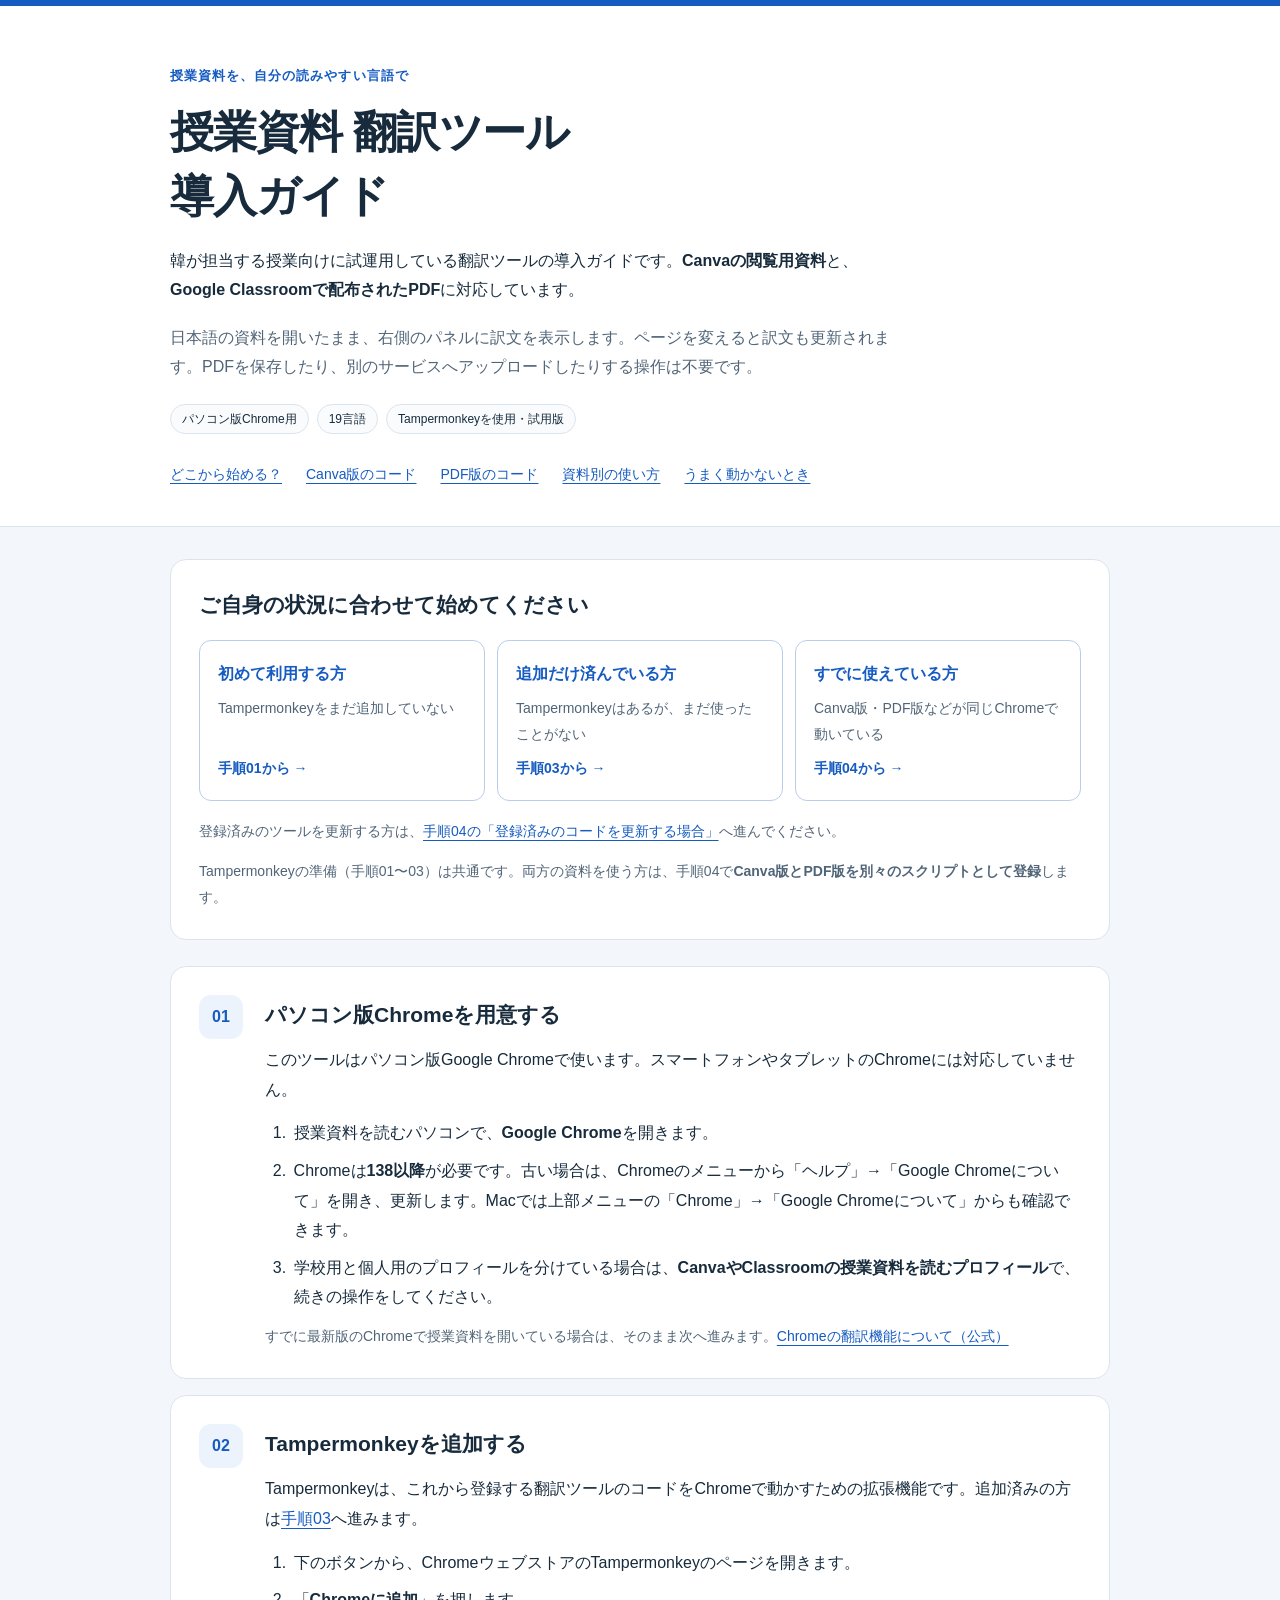
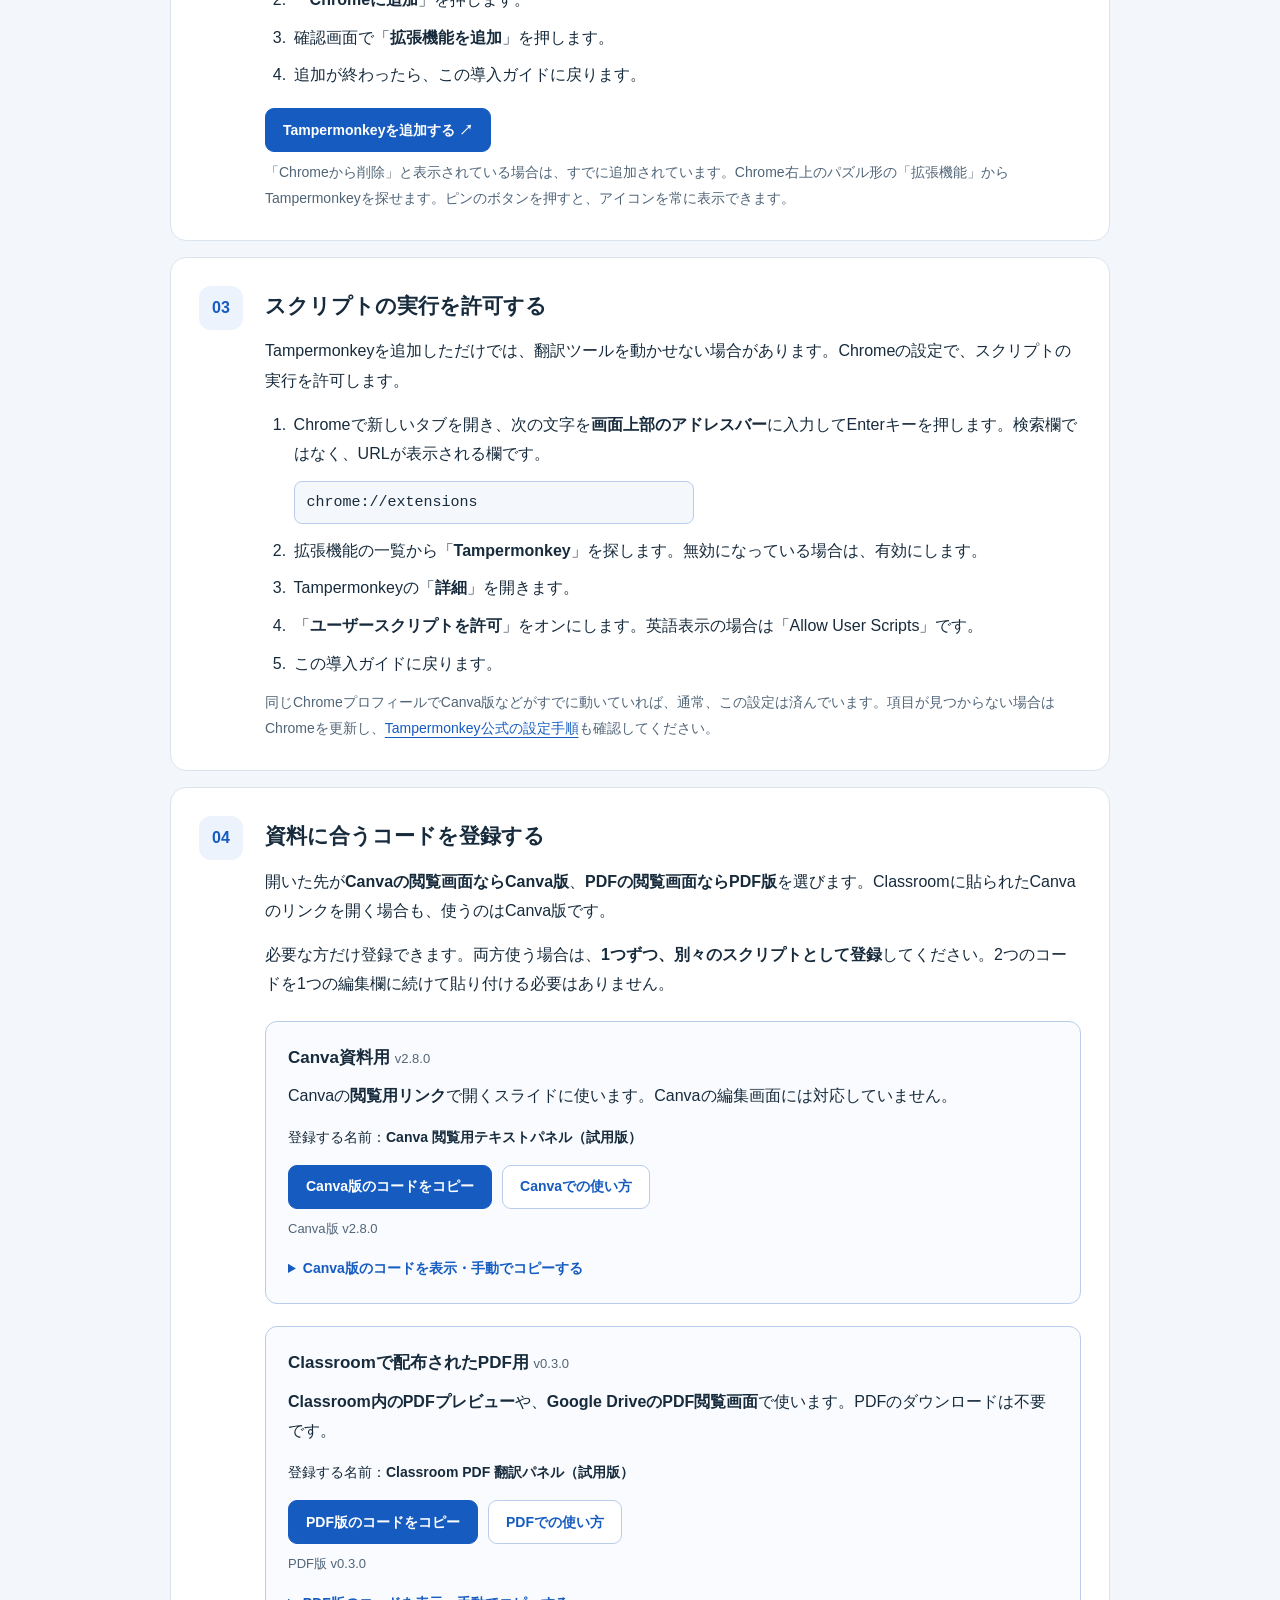
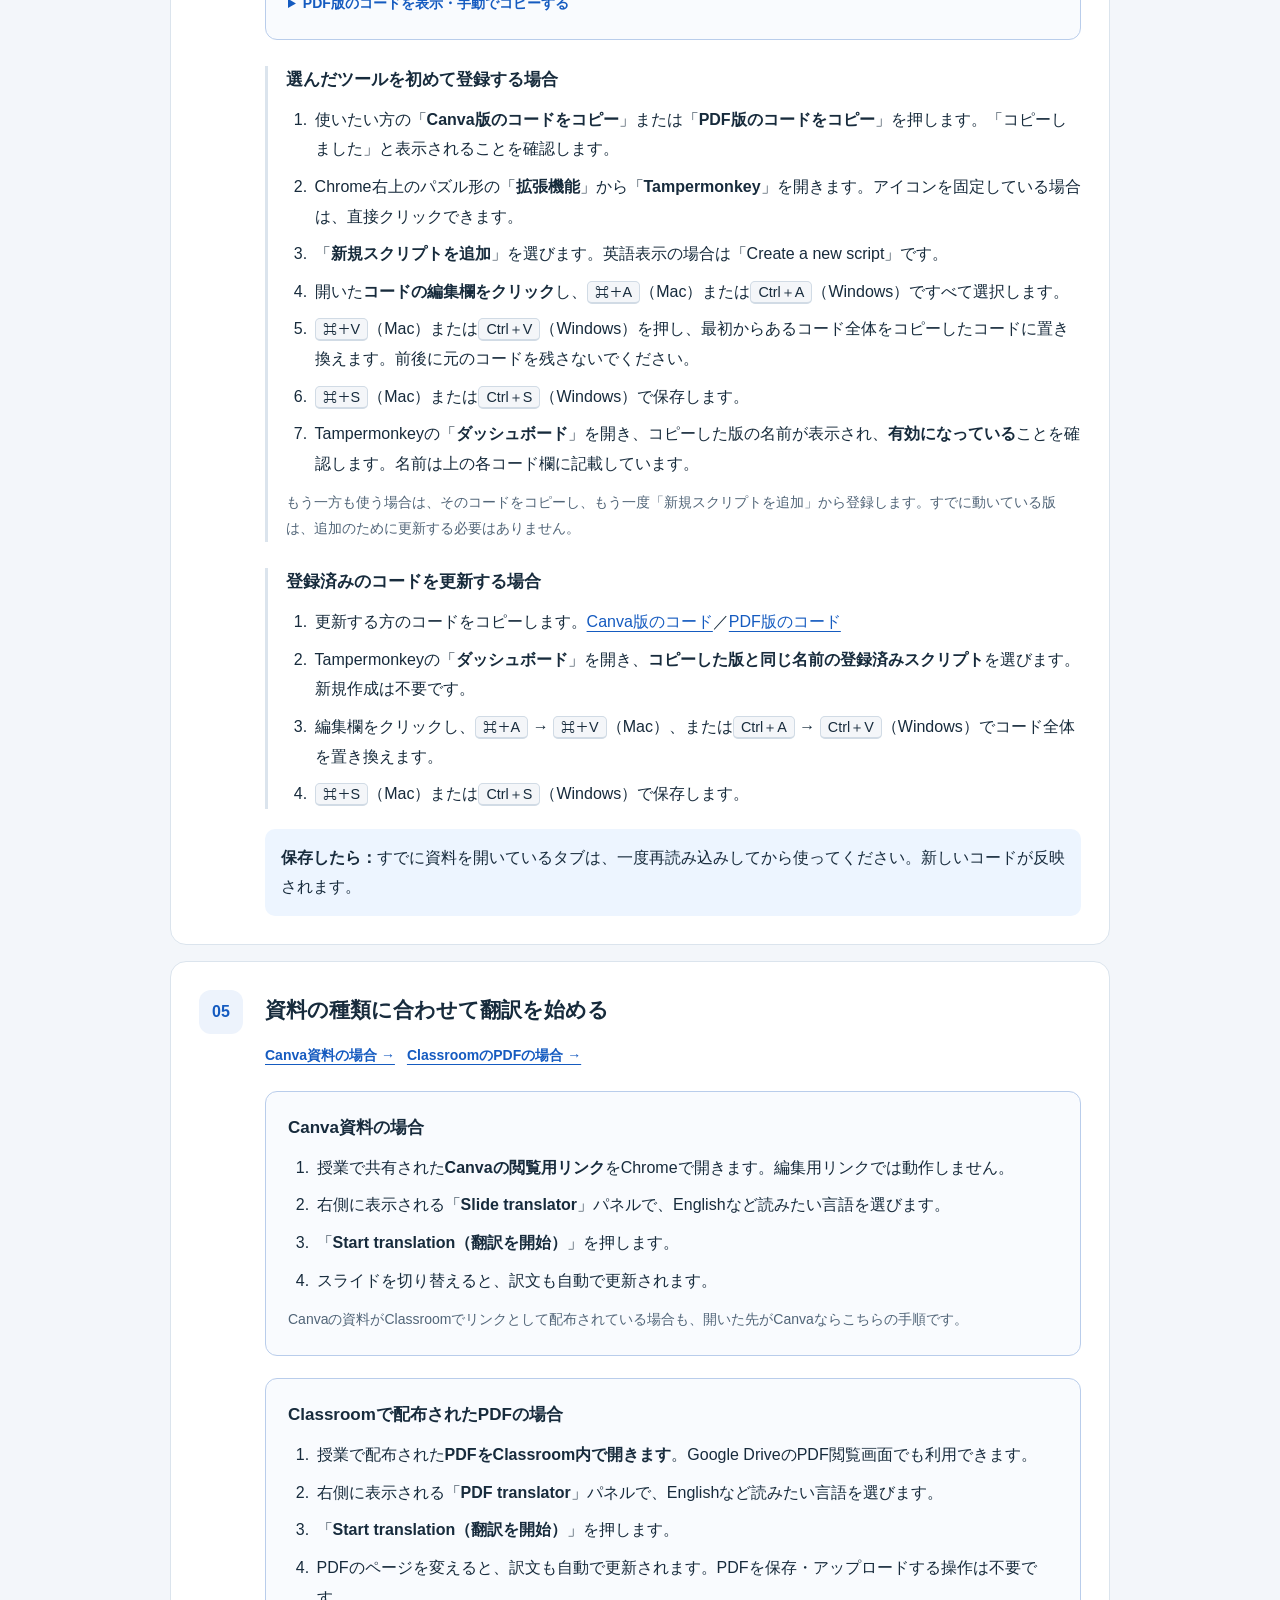
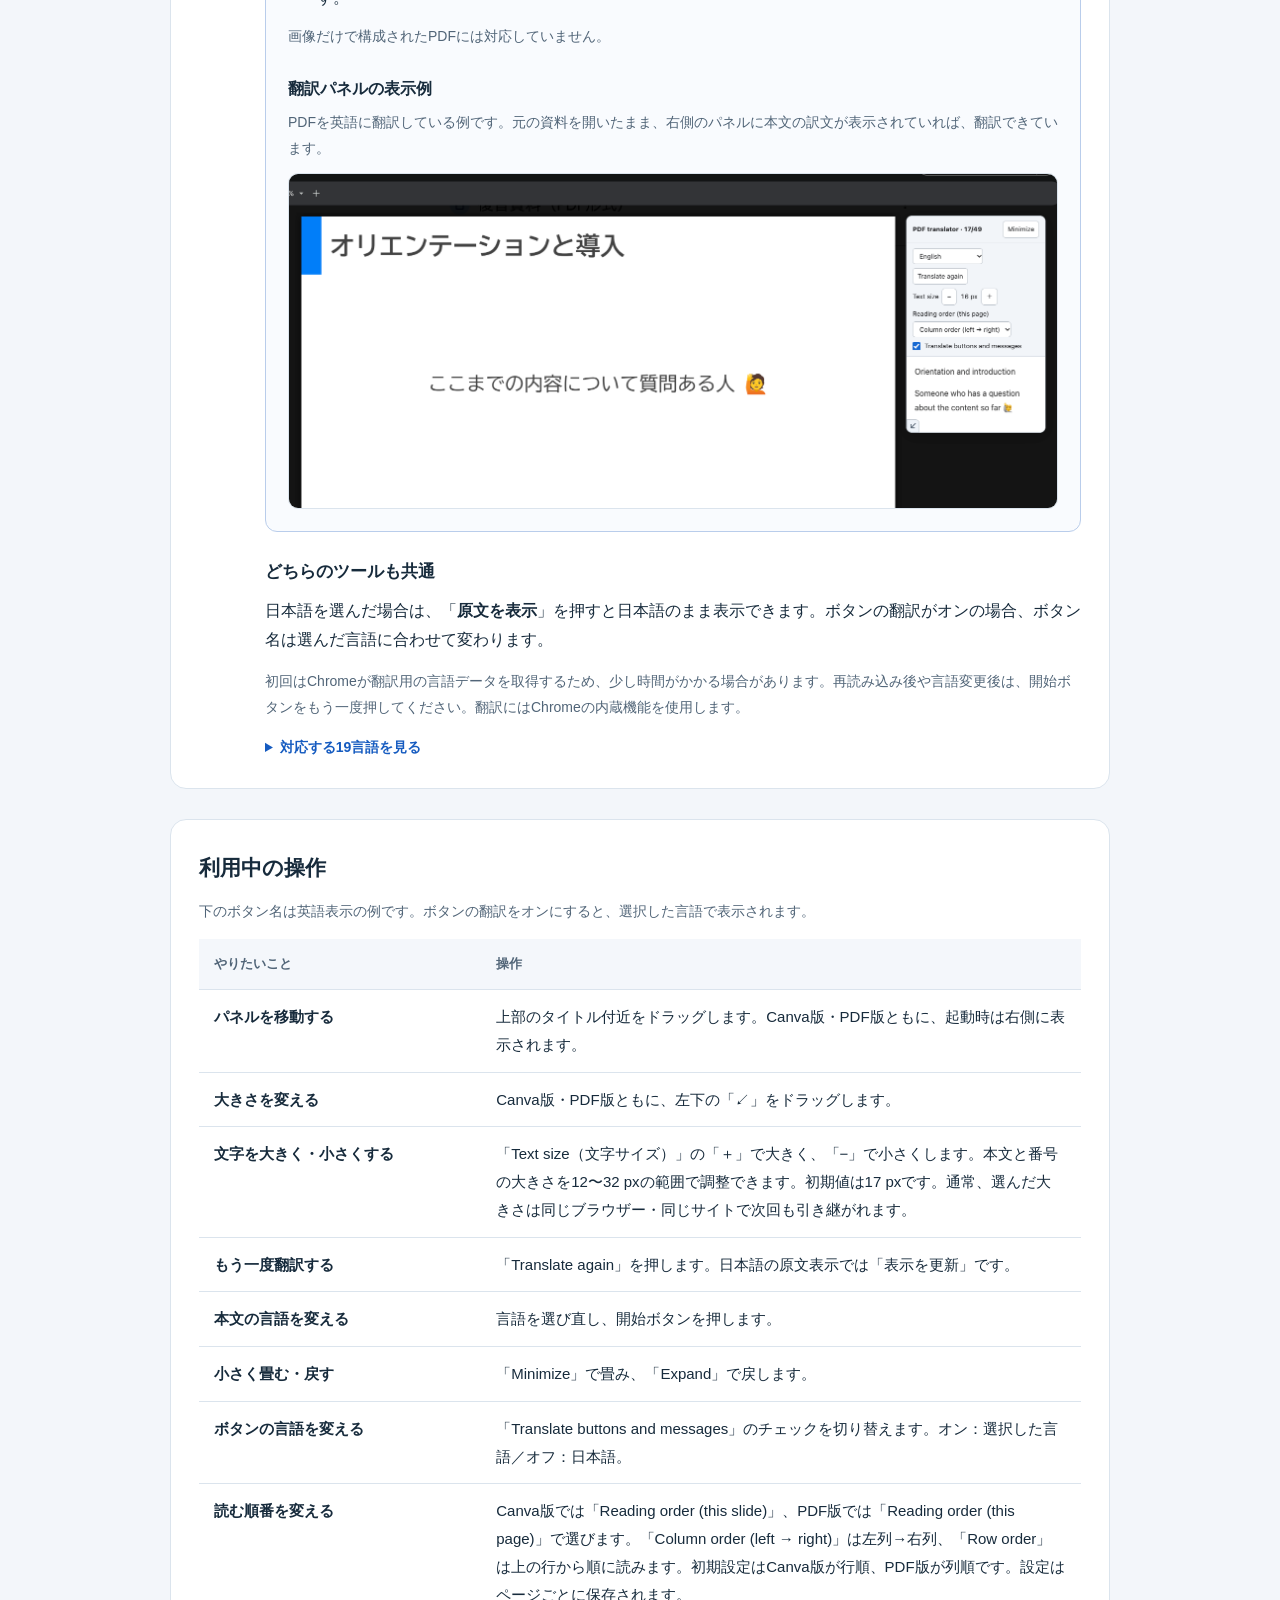
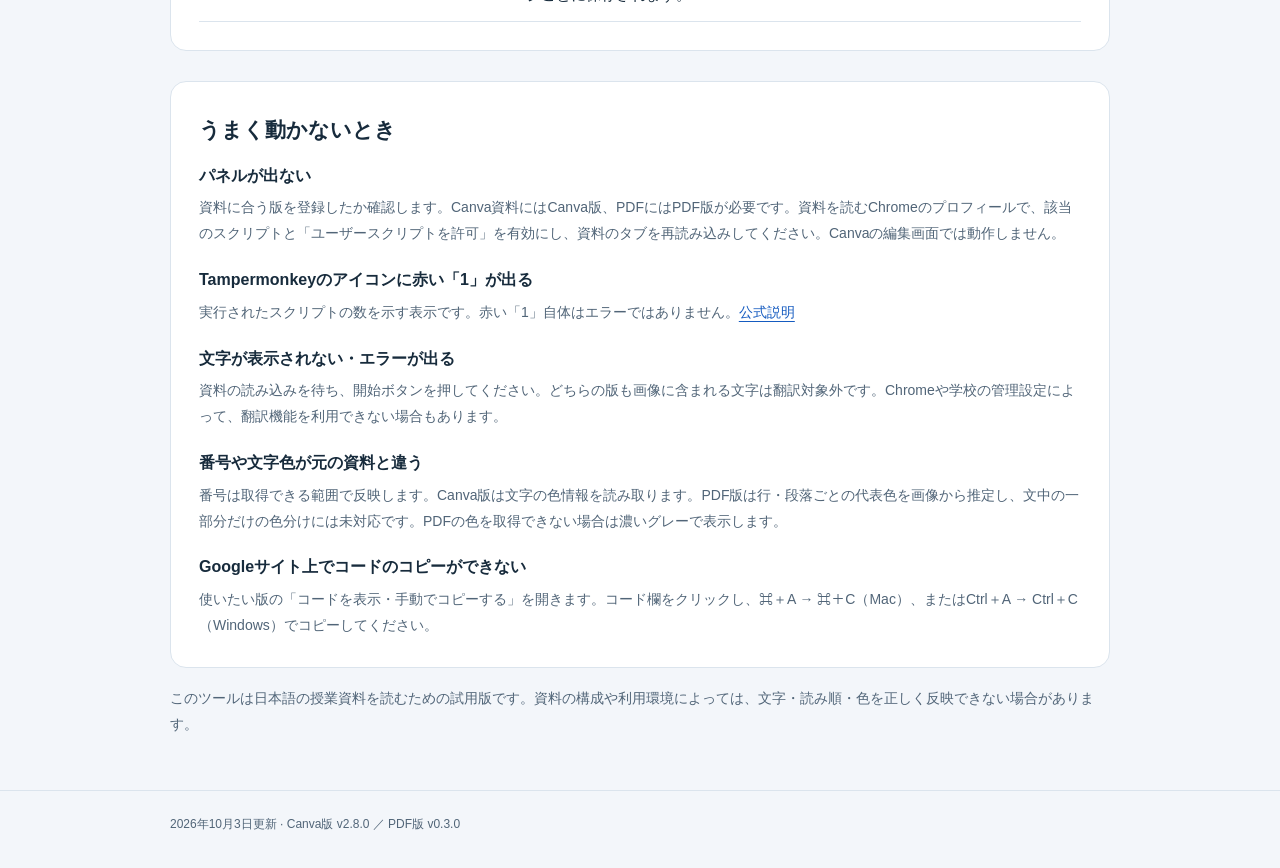
==== commit ca7f3802: "License the userscripts under MIT and clarify the guide introduction" ====
--- a/index.html
+++ b/index.html
@@ -109,7 +109,7 @@
 <header class="hero"><div class="wrap">
 <p class="eyebrow">授業資料を、自分の読みやすい言語で</p>
 <h1>授業資料 翻訳ツール<br>導入ガイド</h1>
-<p class="course-context"><a href="https://www.i-u.ac.jp/academics/faculty/hanxu/" target="_blank" rel="noopener noreferrer">韓</a>が担当する授業向けに試運用している翻訳ツールの導入ガイドです。<strong>Canvaの閲覧用資料</strong>と、<strong>Google Classroomで配布されたPDF</strong>に対応しています。</p>
+<p class="course-context">韓が担当する授業向けに試運用している翻訳ツールの導入ガイドです。<strong>Canvaの閲覧用資料</strong>と、<strong>Google Classroomで配布されたPDF</strong>に対応しています。</p>
 <p class="intro">日本語の資料を開いたまま、右側のパネルに訳文を表示します。ページを変えると訳文も更新されます。PDFを保存したり、別のサービスへアップロードしたりする操作は不要です。</p>
 <div class="tags"><span class="tag">パソコン版Chrome用</span><span class="tag">19言語</span><span class="tag">Tampermonkeyを使用・試用版</span></div>
 <nav aria-label="ガイド内の移動"><a href="#start">どこから始める？</a><a href="#canva-code">Canva版のコード</a><a href="#pdf-code">PDF版のコード</a><a href="#step5">資料別の使い方</a><a href="#help">うまく動かないとき</a></nav>
@@ -186,7 +186,32 @@
 // @match        https://www.canva.com/design/*/view*
 // @run-at       document-idle
 // @grant        none
+// @license      MIT
 // ==/UserScript==
+
+/*
+MIT License
+
+Copyright (c) 2026 韓 (xhan21)
+
+Permission is hereby granted, free of charge, to any person obtaining a copy
+of this software and associated documentation files (the &quot;Software&quot;), to deal
+in the Software without restriction, including without limitation the rights
+to use, copy, modify, merge, publish, distribute, sublicense, and/or sell
+copies of the Software, and to permit persons to whom the Software is
+furnished to do so, subject to the following conditions:
+
+The above copyright notice and this permission notice shall be included in all
+copies or substantial portions of the Software.
+
+THE SOFTWARE IS PROVIDED &quot;AS IS&quot;, WITHOUT WARRANTY OF ANY KIND, EXPRESS OR
+IMPLIED, INCLUDING BUT NOT LIMITED TO THE WARRANTIES OF MERCHANTABILITY,
+FITNESS FOR A PARTICULAR PURPOSE AND NONINFRINGEMENT. IN NO EVENT SHALL THE
+AUTHORS OR COPYRIGHT HOLDERS BE LIABLE FOR ANY CLAIM, DAMAGES OR OTHER
+LIABILITY, WHETHER IN AN ACTION OF CONTRACT, TORT OR OTHERWISE, ARISING FROM,
+OUT OF OR IN CONNECTION WITH THE SOFTWARE OR THE USE OR OTHER DEALINGS IN THE
+SOFTWARE.
+*/
 
 // 以前のコード全体を、このコードに置き換えて保存してください。
 // PC版ChromeのTranslator APIを使います。外部の翻訳APIは使いません。
@@ -1884,7 +1909,32 @@
 // @match        https://drive.google.com/file/u/*/d/*/preview*
 // @run-at       document-idle
 // @grant        none
+// @license      MIT
 // ==/UserScript==
+
+/*
+MIT License
+
+Copyright (c) 2026 韓 (xhan21)
+
+Permission is hereby granted, free of charge, to any person obtaining a copy
+of this software and associated documentation files (the &quot;Software&quot;), to deal
+in the Software without restriction, including without limitation the rights
+to use, copy, modify, merge, publish, distribute, sublicense, and/or sell
+copies of the Software, and to permit persons to whom the Software is
+furnished to do so, subject to the following conditions:
+
+The above copyright notice and this permission notice shall be included in all
+copies or substantial portions of the Software.
+
+THE SOFTWARE IS PROVIDED &quot;AS IS&quot;, WITHOUT WARRANTY OF ANY KIND, EXPRESS OR
+IMPLIED, INCLUDING BUT NOT LIMITED TO THE WARRANTIES OF MERCHANTABILITY,
+FITNESS FOR A PARTICULAR PURPOSE AND NONINFRINGEMENT. IN NO EVENT SHALL THE
+AUTHORS OR COPYRIGHT HOLDERS BE LIABLE FOR ANY CLAIM, DAMAGES OR OTHER
+LIABILITY, WHETHER IN AN ACTION OF CONTRACT, TORT OR OTHERWISE, ARISING FROM,
+OUT OF OR IN CONNECTION WITH THE SOFTWARE OR THE USE OR OTHER DEALINGS IN THE
+SOFTWARE.
+*/
 
 // PDF版の更新はコード全体を置き換えて保存してください。初回のみCanva版とは別に登録します。
 // PC版ChromeのTranslator APIを使います。外部の翻訳APIは使いません。
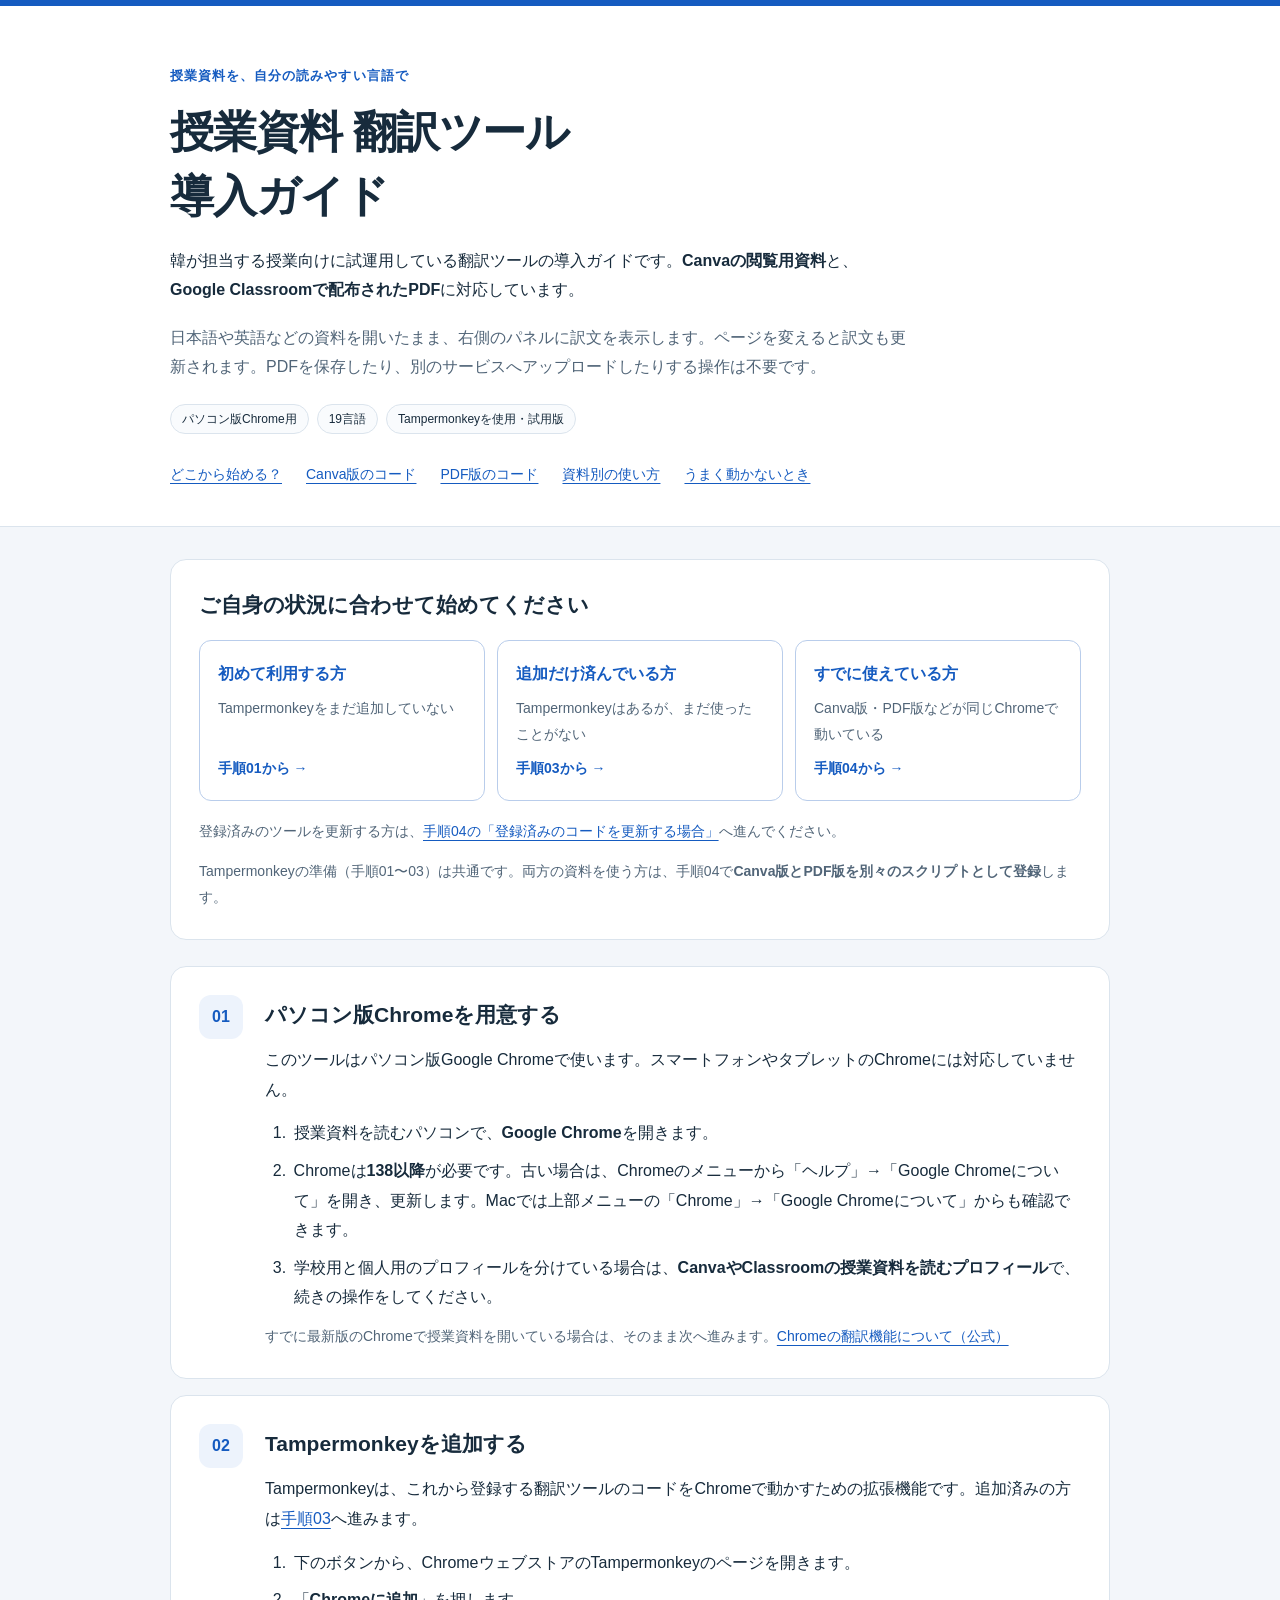
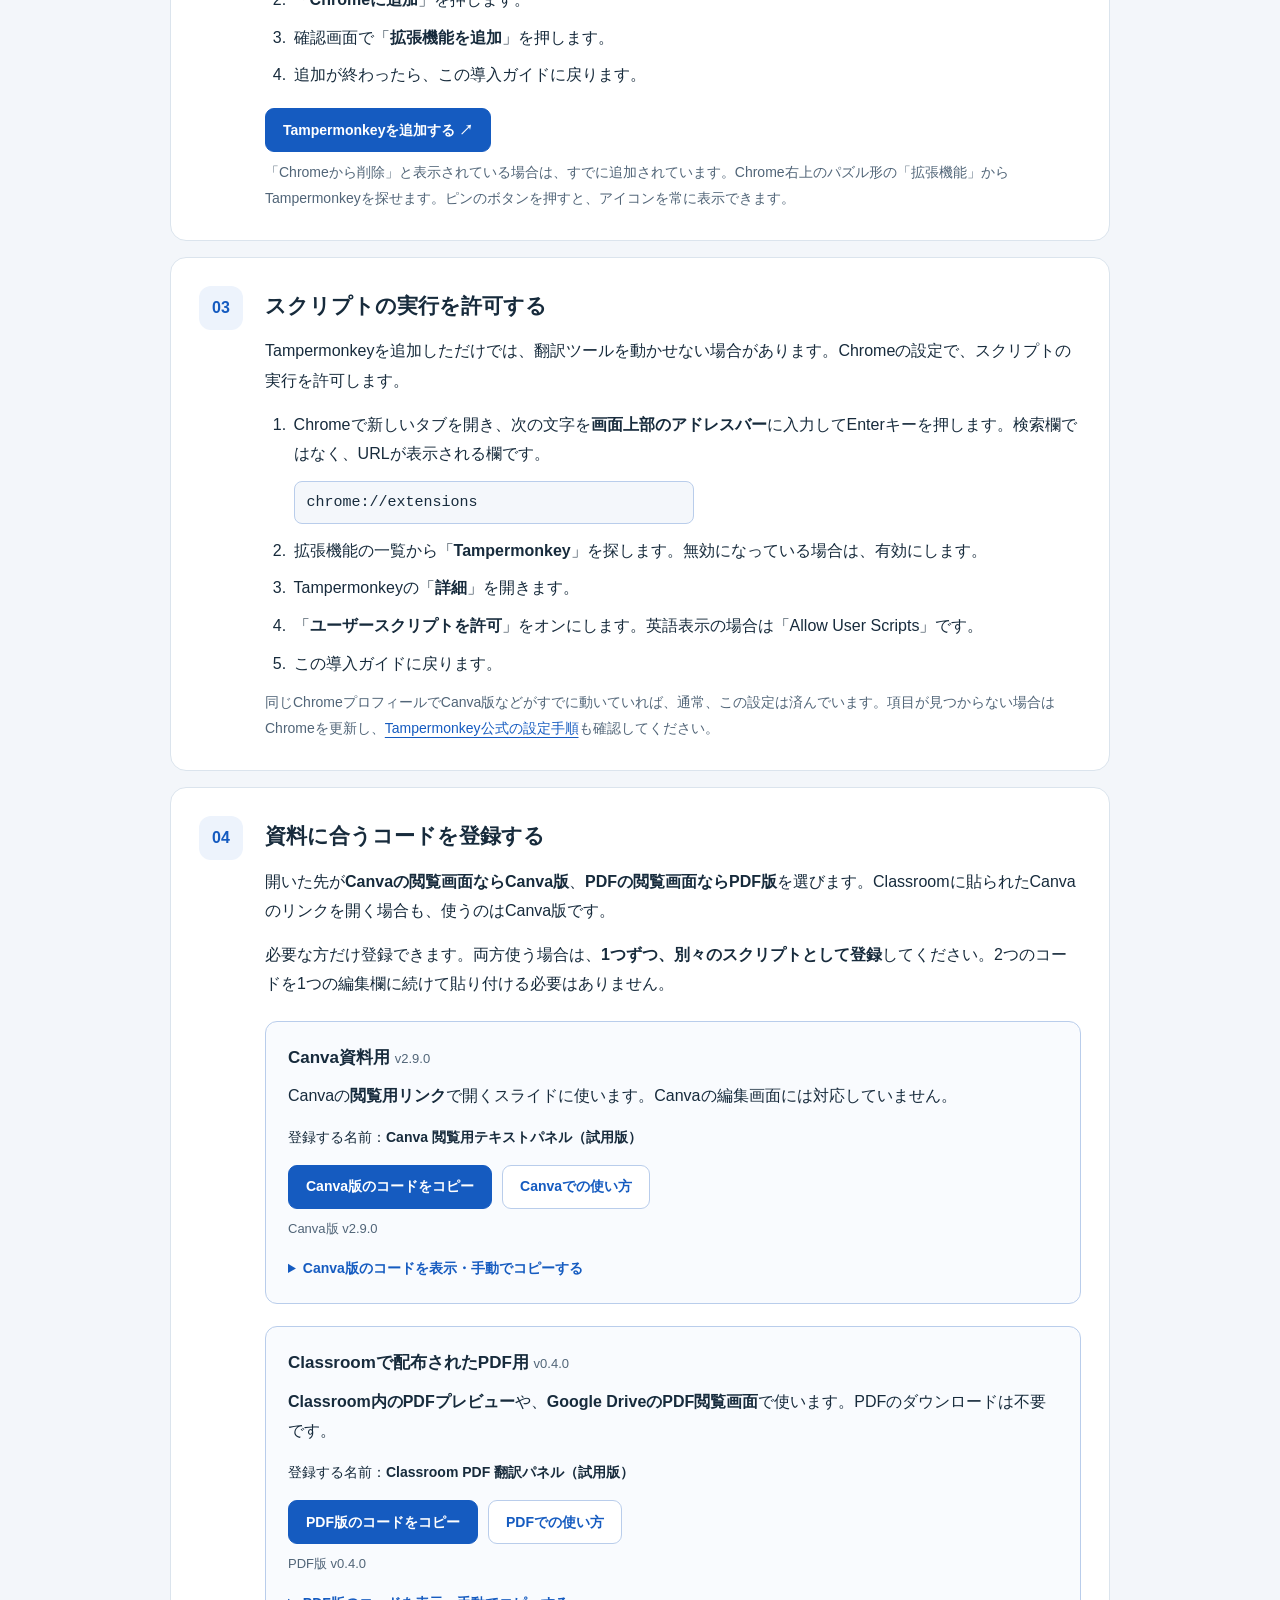
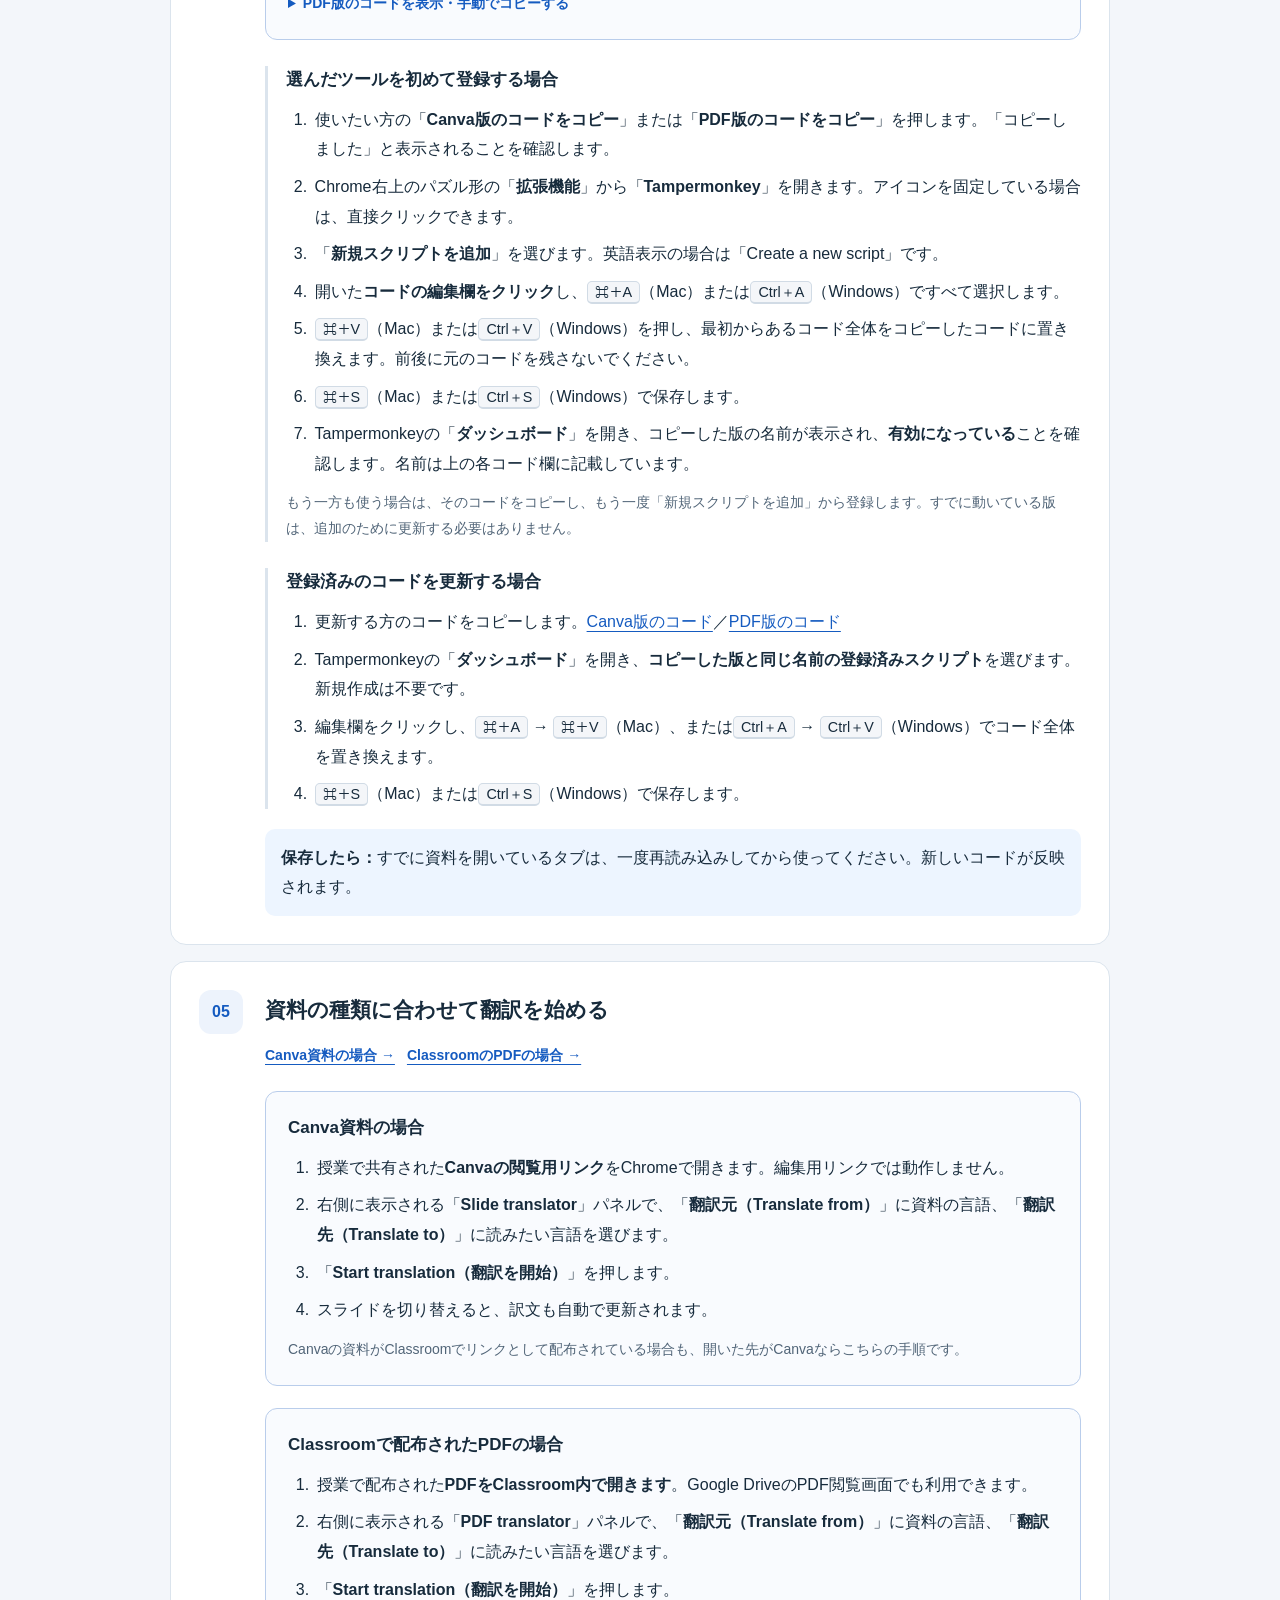
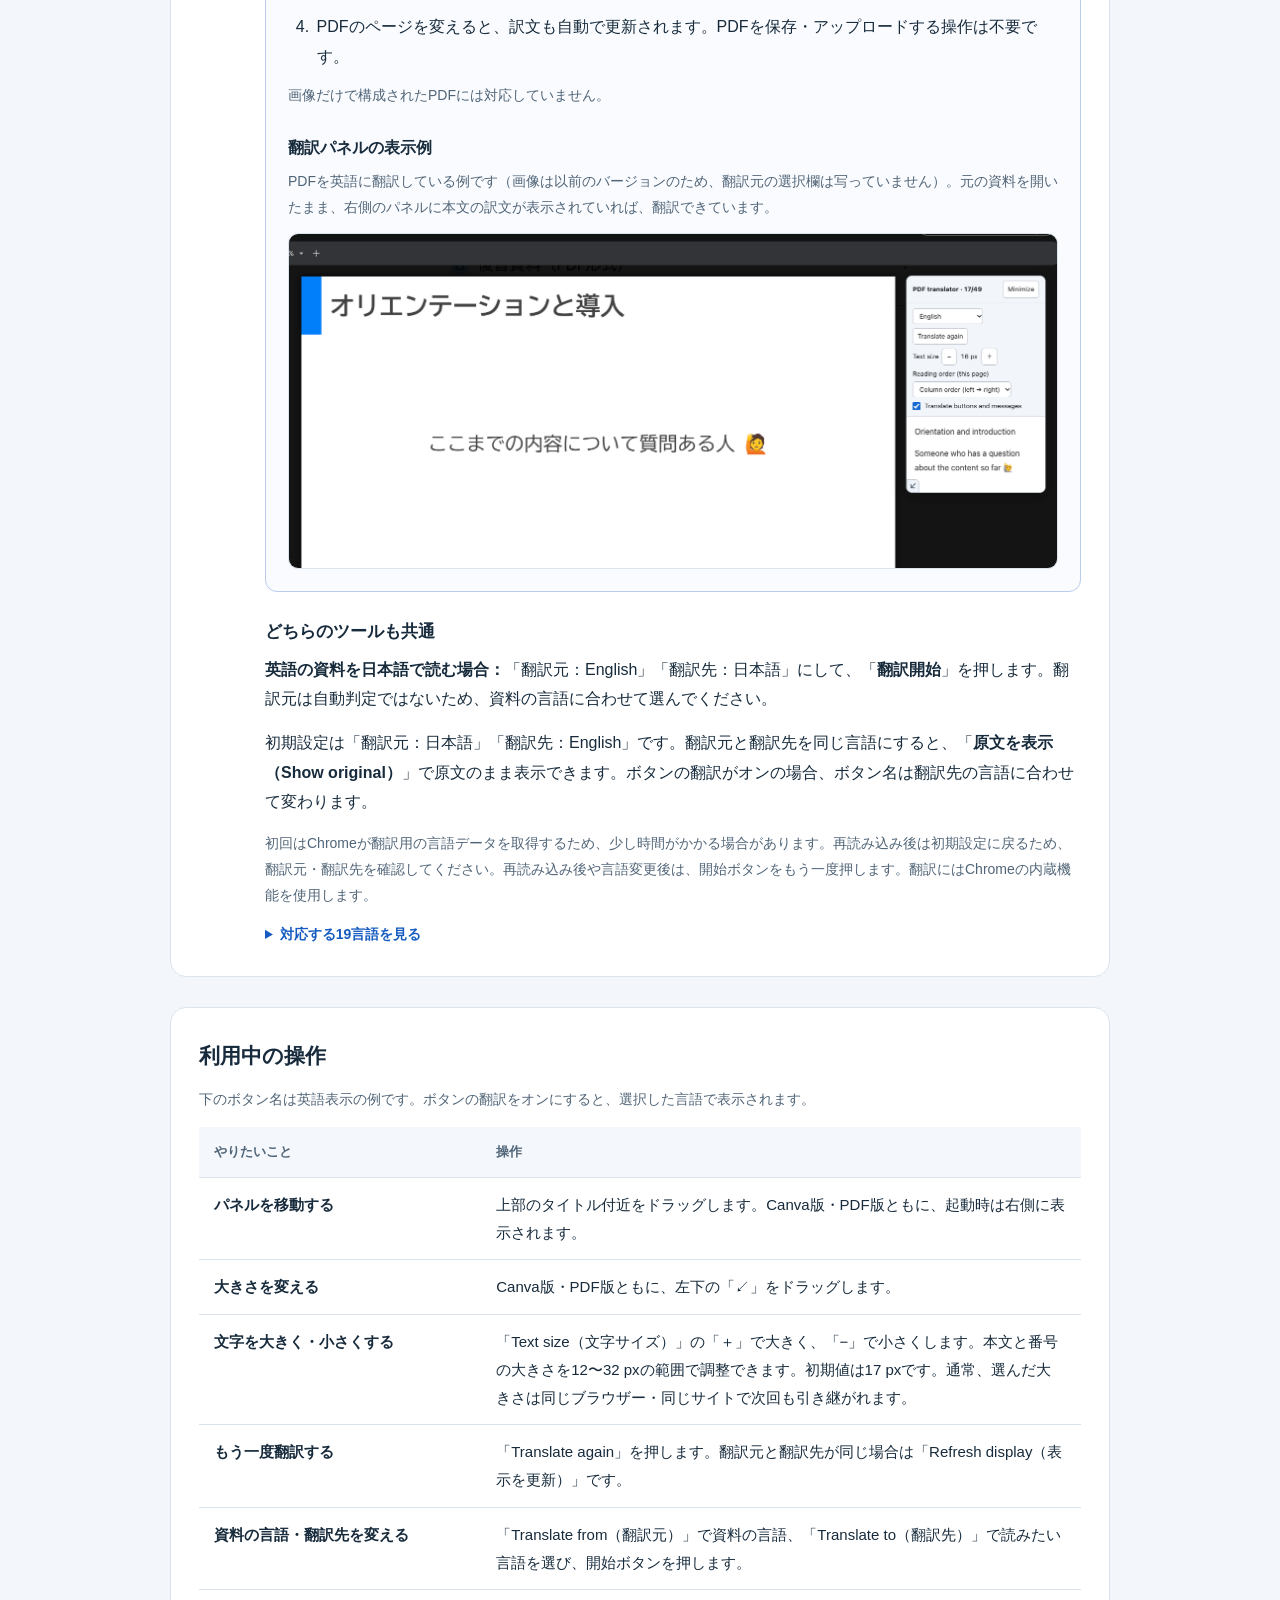
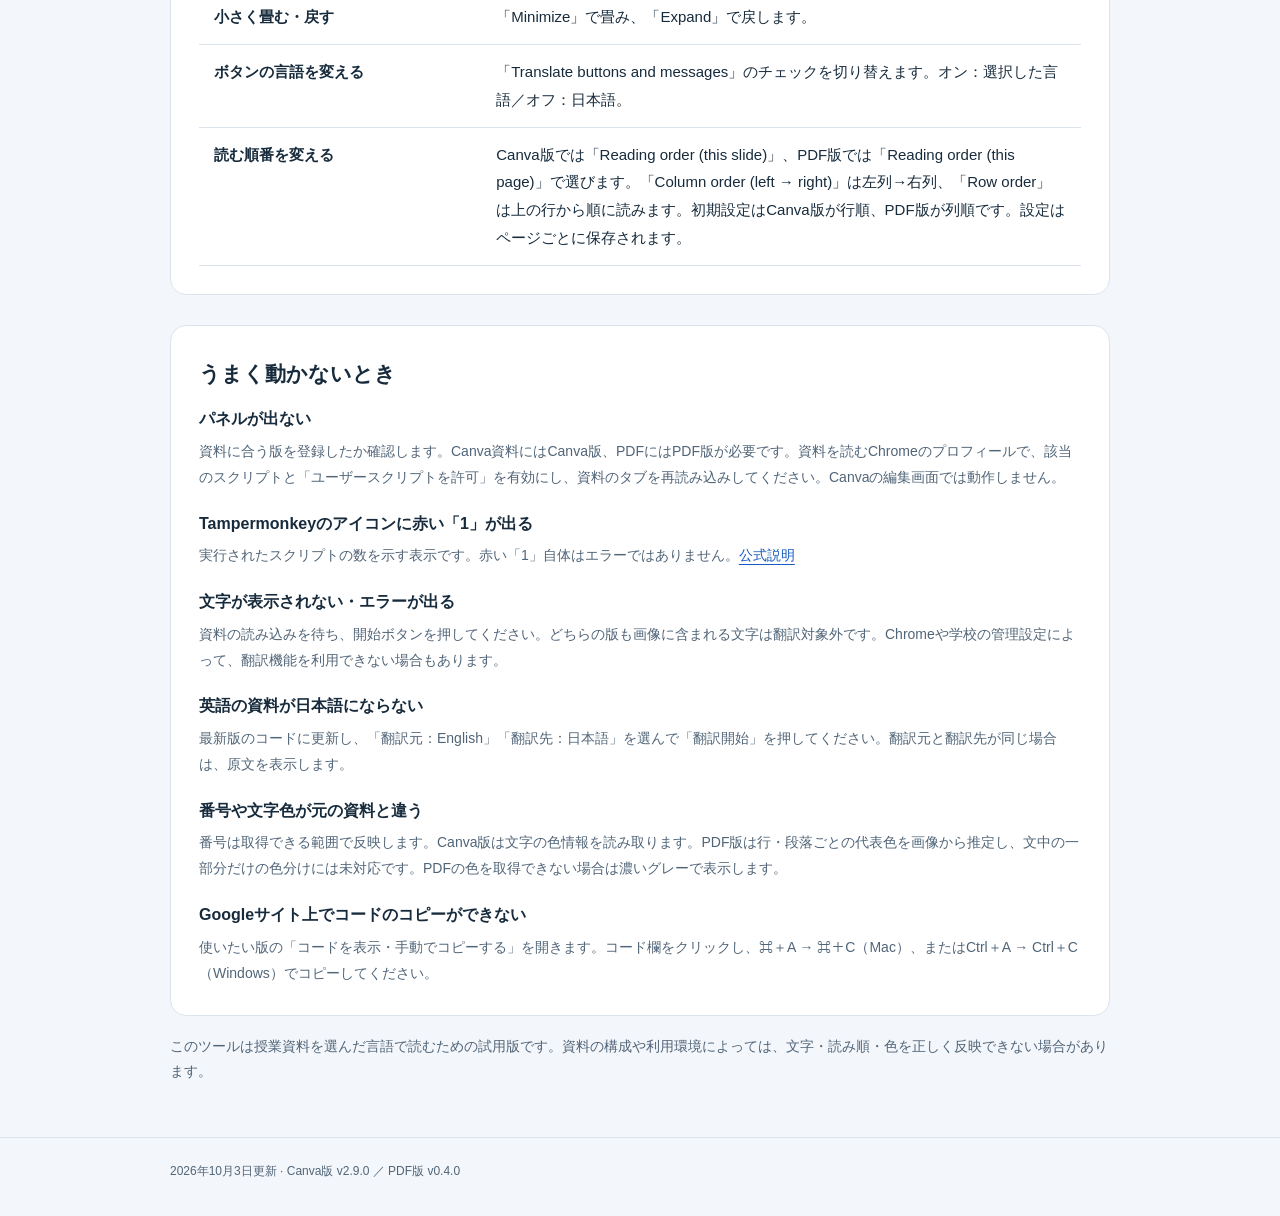
==== commit 3b46e824: "Allow source-language selection and English-to-Japanese translation" ====
--- a/index.html
+++ b/index.html
@@ -110,7 +110,7 @@
 <p class="eyebrow">授業資料を、自分の読みやすい言語で</p>
 <h1>授業資料 翻訳ツール<br>導入ガイド</h1>
 <p class="course-context">韓が担当する授業向けに試運用している翻訳ツールの導入ガイドです。<strong>Canvaの閲覧用資料</strong>と、<strong>Google Classroomで配布されたPDF</strong>に対応しています。</p>
-<p class="intro">日本語の資料を開いたまま、右側のパネルに訳文を表示します。ページを変えると訳文も更新されます。PDFを保存したり、別のサービスへアップロードしたりする操作は不要です。</p>
+<p class="intro">日本語や英語などの資料を開いたまま、右側のパネルに訳文を表示します。ページを変えると訳文も更新されます。PDFを保存したり、別のサービスへアップロードしたりする操作は不要です。</p>
 <div class="tags"><span class="tag">パソコン版Chrome用</span><span class="tag">19言語</span><span class="tag">Tampermonkeyを使用・試用版</span></div>
 <nav aria-label="ガイド内の移動"><a href="#start">どこから始める？</a><a href="#canva-code">Canva版のコード</a><a href="#pdf-code">PDF版のコード</a><a href="#step5">資料別の使い方</a><a href="#help">うまく動かないとき</a></nav>
 </div></header>
@@ -171,17 +171,17 @@
 <p>必要な方だけ登録できます。両方使う場合は、<strong>1つずつ、別々のスクリプトとして登録</strong>してください。2つのコードを1つの編集欄に続けて貼り付ける必要はありません。</p>
 
 <article class="tool-card" id="canva-code" aria-labelledby="canva-code-title">
-<h3 id="canva-code-title">Canva資料用 <span class="tool-version">v2.8.0</span></h3>
+<h3 id="canva-code-title">Canva資料用 <span class="tool-version">v2.9.0</span></h3>
 <p>Canvaの<strong>閲覧用リンク</strong>で開くスライドに使います。Canvaの編集画面には対応していません。</p>
 <p class="script-name">登録する名前：<strong>Canva 閲覧用テキストパネル（試用版）</strong></p>
 <div class="actions"><button class="button" id="copy-canva-code" type="button">Canva版のコードをコピー</button><a class="button secondary" href="#canva-use">Canvaでの使い方</a></div>
-<p class="status" id="copy-canva-status" role="status">Canva版 v2.8.0</p>
+<p class="status" id="copy-canva-status" role="status">Canva版 v2.9.0</p>
 <details class="source-code" id="source-canva-details"><summary>Canva版のコードを表示・手動でコピーする</summary>
 <p class="small">コード欄をクリックし、⌘＋A → ⌘＋C（Mac）、またはCtrl＋A → Ctrl＋C（Windows）でコピーできます。</p>
 <textarea id="source-canva-code" translate="no" class="notranslate" readonly spellcheck="false" wrap="off" dir="ltr" aria-label="Tampermonkeyに登録するCanva版のコード">// ==UserScript==
 // @name         Canva 閲覧用テキストパネル（試用版）
 // @namespace    local.canva-translation
-// @version      2.8.0
+// @version      2.9.0
 // @description  Chrome内蔵の翻訳機能で、スライドを送るたびに別欄の訳文を更新します。
 // @match        https://www.canva.com/design/*/view*
 // @run-at       document-idle
@@ -215,7 +215,7 @@
 
 // 以前のコード全体を、このコードに置き換えて保存してください。
 // PC版ChromeのTranslator APIを使います。外部の翻訳APIは使いません。
-// 最初に言語を選び「翻訳開始」を押してください。初回は言語データを取得します。
+// 翻訳元と翻訳先を選び「翻訳開始」を押してください。同じ言語なら原文を表示します。初回は言語データを取得します。
 (() =&gt; {
   &#x27;use strict&#x27;;
 
@@ -227,7 +227,7 @@
     &quot;retry&quot;: &quot;Translate again&quot;,
     &quot;collapse&quot;: &quot;Minimize&quot;,
     &quot;expand&quot;: &quot;Expand&quot;,
-    &quot;language&quot;: &quot;Translation language&quot;,
+    &quot;language&quot;: &quot;Translate to&quot;,
     &quot;move&quot;: &quot;Drag the header or use arrow keys to move&quot;,
     &quot;resize&quot;: &quot;Drag the corner or use arrow keys to resize&quot;,
     &quot;ready&quot;: &quot;Select a language and click “{start}”.&quot;,
@@ -238,7 +238,7 @@
     &quot;active&quot;: &quot;Automatic translation is on. The translation updates when you change slides.&quot;,
     &quot;unavailable&quot;: &quot;Built-in translation is unavailable. Use desktop Chrome 138 or later. Browser settings may restrict access.&quot;,
     &quot;blocked&quot;: &quot;Built-in translation is not permitted by this page or your browser settings.&quot;,
-    &quot;unsupported&quot;: &quot;Translation into this language is unavailable in this environment.&quot;,
+    &quot;unsupported&quot;: &quot;Translation between the selected languages is unavailable in this environment.&quot;,
     &quot;failed&quot;: &quot;Translation failed. Use the translation button to try again.&quot;,
     &quot;pageOrder&quot;: &quot;Reading order (this slide)&quot;,
     &quot;orderRows&quot;: &quot;Row order&quot;,
@@ -250,7 +250,14 @@
     &quot;uiMemoryOnly&quot;: &quot;Kept until this page is reloaded. Slide text still uses the selected language.&quot;,
     &quot;textSize&quot;: &quot;Text size&quot;,
     &quot;textSmaller&quot;: &quot;Smaller text&quot;,
-    &quot;textLarger&quot;: &quot;Larger text&quot;
+    &quot;textLarger&quot;: &quot;Larger text&quot;,
+    &quot;sourceLanguage&quot;: &quot;Translate from&quot;,
+    &quot;originalStart&quot;: &quot;Show original&quot;,
+    &quot;originalRetry&quot;: &quot;Refresh display&quot;,
+    &quot;originalReady&quot;: &quot;Click “{start}” to display the original text.&quot;,
+    &quot;originalPreparing&quot;: &quot;Preparing original text…&quot;,
+    &quot;originalTranslating&quot;: &quot;Displaying original text…&quot;,
+    &quot;originalActive&quot;: &quot;Original text is displayed. It updates when you change pages.&quot;
   },
   &quot;ja&quot;: {
     &quot;title&quot;: &quot;スライド翻訳&quot;,
@@ -258,7 +265,7 @@
     &quot;retry&quot;: &quot;翻訳し直す&quot;,
     &quot;collapse&quot;: &quot;折りたたむ&quot;,
     &quot;expand&quot;: &quot;展開する&quot;,
-    &quot;language&quot;: &quot;本文の言語&quot;,
+    &quot;language&quot;: &quot;翻訳先&quot;,
     &quot;move&quot;: &quot;見出しをドラッグ、または矢印キーで移動&quot;,
     &quot;resize&quot;: &quot;角をドラッグ、または矢印キーでサイズ変更&quot;,
     &quot;ready&quot;: &quot;言語を選び「{start}」を押してください。&quot;,
@@ -269,7 +276,7 @@
     &quot;active&quot;: &quot;自動翻訳が有効です。スライドを切り替えると訳文が更新されます。&quot;,
     &quot;unavailable&quot;: &quot;内蔵翻訳を利用できません。パソコン版Chrome 138以降をご利用ください。ブラウザーの設定で制限されている場合もあります。&quot;,
     &quot;blocked&quot;: &quot;このページ、またはブラウザーの設定で内蔵翻訳が許可されていません。&quot;,
-    &quot;unsupported&quot;: &quot;この環境では、選択した言語への翻訳を利用できません。&quot;,
+    &quot;unsupported&quot;: &quot;この環境では、選択した翻訳元と翻訳先の組み合わせを利用できません。&quot;,
     &quot;failed&quot;: &quot;翻訳できませんでした。翻訳ボタンを押して再試行してください。&quot;,
     &quot;pageOrder&quot;: &quot;このページの読み順&quot;,
     &quot;orderRows&quot;: &quot;行順&quot;,
@@ -281,7 +288,14 @@
     &quot;uiMemoryOnly&quot;: &quot;設定は再読み込みまで保持されます。本文は選択した言語で表示します。&quot;,
     &quot;textSize&quot;: &quot;文字サイズ&quot;,
     &quot;textSmaller&quot;: &quot;文字を小さく&quot;,
-    &quot;textLarger&quot;: &quot;文字を大きく&quot;
+    &quot;textLarger&quot;: &quot;文字を大きく&quot;,
+    &quot;sourceLanguage&quot;: &quot;翻訳元&quot;,
+    &quot;originalStart&quot;: &quot;原文を表示&quot;,
+    &quot;originalRetry&quot;: &quot;表示を更新&quot;,
+    &quot;originalReady&quot;: &quot;「{start}」を押すと原文を表示します。&quot;,
+    &quot;originalPreparing&quot;: &quot;原文を準備しています…&quot;,
+    &quot;originalTranslating&quot;: &quot;原文を表示しています…&quot;,
+    &quot;originalActive&quot;: &quot;原文を表示しています。ページを切り替えると表示が更新されます。&quot;
   },
   &quot;zh&quot;: {
     &quot;title&quot;: &quot;幻灯片翻译&quot;,
@@ -312,7 +326,14 @@
     &quot;uiMemoryOnly&quot;: &quot;设置仅保留到刷新页面前。正文仍使用所选语言。&quot;,
     &quot;textSize&quot;: &quot;字号&quot;,
     &quot;textSmaller&quot;: &quot;缩小文字&quot;,
-    &quot;textLarger&quot;: &quot;放大文字&quot;
+    &quot;textLarger&quot;: &quot;放大文字&quot;,
+    &quot;sourceLanguage&quot;: &quot;原文语言&quot;,
+    &quot;originalStart&quot;: &quot;显示原文&quot;,
+    &quot;originalRetry&quot;: &quot;刷新显示&quot;,
+    &quot;originalReady&quot;: &quot;点击“{start}”显示原文。&quot;,
+    &quot;originalPreparing&quot;: &quot;正在准备原文…&quot;,
+    &quot;originalTranslating&quot;: &quot;正在显示原文…&quot;,
+    &quot;originalActive&quot;: &quot;正在显示原文。切换页面时会自动更新。&quot;
   },
   &quot;zh-Hant&quot;: {
     &quot;title&quot;: &quot;投影片翻譯&quot;,
@@ -343,7 +364,14 @@
     &quot;uiMemoryOnly&quot;: &quot;設定僅保留至重新整理頁面前。內文仍使用所選語言。&quot;,
     &quot;textSize&quot;: &quot;字級&quot;,
     &quot;textSmaller&quot;: &quot;縮小文字&quot;,
-    &quot;textLarger&quot;: &quot;放大文字&quot;
+    &quot;textLarger&quot;: &quot;放大文字&quot;,
+    &quot;sourceLanguage&quot;: &quot;原文語言&quot;,
+    &quot;originalStart&quot;: &quot;顯示原文&quot;,
+    &quot;originalRetry&quot;: &quot;重新整理顯示&quot;,
+    &quot;originalReady&quot;: &quot;點選「{start}」顯示原文。&quot;,
+    &quot;originalPreparing&quot;: &quot;正在準備原文…&quot;,
+    &quot;originalTranslating&quot;: &quot;正在顯示原文…&quot;,
+    &quot;originalActive&quot;: &quot;正在顯示原文。切換頁面時會自動更新。&quot;
   },
   &quot;ko&quot;: {
     &quot;title&quot;: &quot;슬라이드 번역&quot;,
@@ -351,7 +379,7 @@
     &quot;retry&quot;: &quot;다시 번역&quot;,
     &quot;collapse&quot;: &quot;접기&quot;,
     &quot;expand&quot;: &quot;펼치기&quot;,
-    &quot;language&quot;: &quot;번역할 언어&quot;,
+    &quot;language&quot;: &quot;번역 언어&quot;,
     &quot;move&quot;: &quot;상단을 드래그하거나 방향키로 이동&quot;,
     &quot;resize&quot;: &quot;모서리를 드래그하거나 방향키로 크기 조절&quot;,
     &quot;ready&quot;: &quot;언어를 선택하고 ‘{start}’을 누르세요.&quot;,
@@ -374,7 +402,14 @@
     &quot;uiMemoryOnly&quot;: &quot;페이지를 새로고침하기 전까지만 유지됩니다. 본문은 선택한 언어를 사용합니다.&quot;,
     &quot;textSize&quot;: &quot;글자 크기&quot;,
     &quot;textSmaller&quot;: &quot;글자 작게&quot;,
-    &quot;textLarger&quot;: &quot;글자 크게&quot;
+    &quot;textLarger&quot;: &quot;글자 크게&quot;,
+    &quot;sourceLanguage&quot;: &quot;원문 언어&quot;,
+    &quot;originalStart&quot;: &quot;원문 표시&quot;,
+    &quot;originalRetry&quot;: &quot;표시 새로고침&quot;,
+    &quot;originalReady&quot;: &quot;“{start}”를 눌러 원문을 표시하세요.&quot;,
+    &quot;originalPreparing&quot;: &quot;원문 준비 중…&quot;,
+    &quot;originalTranslating&quot;: &quot;원문 표시 중…&quot;,
+    &quot;originalActive&quot;: &quot;원문을 표시합니다. 페이지를 바꾸면 자동으로 갱신됩니다.&quot;
   },
   &quot;vi&quot;: {
     &quot;title&quot;: &quot;Dịch trang chiếu&quot;,
@@ -405,7 +440,14 @@
     &quot;uiMemoryOnly&quot;: &quot;Chỉ giữ đến khi tải lại trang. Nội dung vẫn dùng ngôn ngữ đã chọn.&quot;,
     &quot;textSize&quot;: &quot;Cỡ chữ&quot;,
     &quot;textSmaller&quot;: &quot;Giảm cỡ chữ&quot;,
-    &quot;textLarger&quot;: &quot;Tăng cỡ chữ&quot;
+    &quot;textLarger&quot;: &quot;Tăng cỡ chữ&quot;,
+    &quot;sourceLanguage&quot;: &quot;Ngôn ngữ gốc&quot;,
+    &quot;originalStart&quot;: &quot;Hiện bản gốc&quot;,
+    &quot;originalRetry&quot;: &quot;Làm mới hiển thị&quot;,
+    &quot;originalReady&quot;: &quot;Nhấn “{start}” để hiển thị văn bản gốc.&quot;,
+    &quot;originalPreparing&quot;: &quot;Đang chuẩn bị bản gốc…&quot;,
+    &quot;originalTranslating&quot;: &quot;Đang hiển thị bản gốc…&quot;,
+    &quot;originalActive&quot;: &quot;Đang hiển thị bản gốc. Nội dung cập nhật khi chuyển trang.&quot;
   },
   &quot;th&quot;: {
     &quot;title&quot;: &quot;แปลสไลด์&quot;,
@@ -413,7 +455,7 @@
     &quot;retry&quot;: &quot;แปลอีกครั้ง&quot;,
     &quot;collapse&quot;: &quot;ย่อ&quot;,
     &quot;expand&quot;: &quot;ขยาย&quot;,
-    &quot;language&quot;: &quot;ภาษาปลายทาง&quot;,
+    &quot;language&quot;: &quot;ภาษาที่แปล&quot;,
     &quot;move&quot;: &quot;ลากส่วนหัวหรือใช้ปุ่มลูกศรเพื่อย้าย&quot;,
     &quot;resize&quot;: &quot;ลากมุมหรือใช้ปุ่มลูกศรเพื่อปรับขนาด&quot;,
     &quot;ready&quot;: &quot;เลือกภาษาแล้วกด “{start}”&quot;,
@@ -436,7 +478,14 @@
     &quot;uiMemoryOnly&quot;: &quot;บันทึกไว้จนกว่าจะโหลดหน้าใหม่ เนื้อหายังคงใช้ภาษาที่เลือก&quot;,
     &quot;textSize&quot;: &quot;ขนาดตัวอักษร&quot;,
     &quot;textSmaller&quot;: &quot;ลดขนาดตัวอักษร&quot;,
-    &quot;textLarger&quot;: &quot;เพิ่มขนาดตัวอักษร&quot;
+    &quot;textLarger&quot;: &quot;เพิ่มขนาดตัวอักษร&quot;,
+    &quot;sourceLanguage&quot;: &quot;ภาษาต้นฉบับ&quot;,
+    &quot;originalStart&quot;: &quot;แสดงต้นฉบับ&quot;,
+    &quot;originalRetry&quot;: &quot;รีเฟรชการแสดงผล&quot;,
+    &quot;originalReady&quot;: &quot;กด “{start}” เพื่อแสดงข้อความต้นฉบับ&quot;,
+    &quot;originalPreparing&quot;: &quot;กำลังเตรียมต้นฉบับ…&quot;,
+    &quot;originalTranslating&quot;: &quot;กำลังแสดงต้นฉบับ…&quot;,
+    &quot;originalActive&quot;: &quot;กำลังแสดงข้อความต้นฉบับ เนื้อหาจะอัปเดตเมื่อเปลี่ยนหน้า&quot;
   },
   &quot;id&quot;: {
     &quot;title&quot;: &quot;Penerjemah slide&quot;,
@@ -467,7 +516,14 @@
     &quot;uiMemoryOnly&quot;: &quot;Disimpan sampai halaman dimuat ulang. Teks slide tetap memakai bahasa pilihan.&quot;,
     &quot;textSize&quot;: &quot;Ukuran teks&quot;,
     &quot;textSmaller&quot;: &quot;Perkecil teks&quot;,
-    &quot;textLarger&quot;: &quot;Perbesar teks&quot;
+    &quot;textLarger&quot;: &quot;Perbesar teks&quot;,
+    &quot;sourceLanguage&quot;: &quot;Bahasa sumber&quot;,
+    &quot;originalStart&quot;: &quot;Tampilkan teks asli&quot;,
+    &quot;originalRetry&quot;: &quot;Perbarui tampilan&quot;,
+    &quot;originalReady&quot;: &quot;Klik “{start}” untuk menampilkan teks asli.&quot;,
+    &quot;originalPreparing&quot;: &quot;Menyiapkan teks asli…&quot;,
+    &quot;originalTranslating&quot;: &quot;Menampilkan teks asli…&quot;,
+    &quot;originalActive&quot;: &quot;Teks asli ditampilkan. Tampilan diperbarui saat berganti halaman.&quot;
   },
   &quot;es&quot;: {
     &quot;title&quot;: &quot;Traductor de diapositivas&quot;,
@@ -498,7 +554,14 @@
     &quot;uiMemoryOnly&quot;: &quot;Se conserva hasta recargar la página. El texto mantiene el idioma seleccionado.&quot;,
     &quot;textSize&quot;: &quot;Tamaño del texto&quot;,
     &quot;textSmaller&quot;: &quot;Reducir texto&quot;,
-    &quot;textLarger&quot;: &quot;Ampliar texto&quot;
+    &quot;textLarger&quot;: &quot;Ampliar texto&quot;,
+    &quot;sourceLanguage&quot;: &quot;Idioma de origen&quot;,
+    &quot;originalStart&quot;: &quot;Mostrar original&quot;,
+    &quot;originalRetry&quot;: &quot;Actualizar vista&quot;,
+    &quot;originalReady&quot;: &quot;Pulsa “{start}” para mostrar el texto original.&quot;,
+    &quot;originalPreparing&quot;: &quot;Preparando el texto original…&quot;,
+    &quot;originalTranslating&quot;: &quot;Mostrando el texto original…&quot;,
+    &quot;originalActive&quot;: &quot;Se muestra el texto original. Se actualiza al cambiar de página.&quot;
   },
   &quot;fr&quot;: {
     &quot;title&quot;: &quot;Traduction des diapositives&quot;,
@@ -529,7 +592,14 @@
     &quot;uiMemoryOnly&quot;: &quot;Conservé jusqu’au rechargement de la page. Le texte reste dans la langue choisie.&quot;,
     &quot;textSize&quot;: &quot;Taille du texte&quot;,
     &quot;textSmaller&quot;: &quot;Réduire le texte&quot;,
-    &quot;textLarger&quot;: &quot;Agrandir le texte&quot;
+    &quot;textLarger&quot;: &quot;Agrandir le texte&quot;,
+    &quot;sourceLanguage&quot;: &quot;Langue source&quot;,
+    &quot;originalStart&quot;: &quot;Afficher l’original&quot;,
+    &quot;originalRetry&quot;: &quot;Actualiser l’affichage&quot;,
+    &quot;originalReady&quot;: &quot;Cliquez sur « {start} » pour afficher le texte original.&quot;,
+    &quot;originalPreparing&quot;: &quot;Préparation du texte original…&quot;,
+    &quot;originalTranslating&quot;: &quot;Affichage du texte original…&quot;,
+    &quot;originalActive&quot;: &quot;Le texte original est affiché. Il est actualisé lorsque vous changez de page.&quot;
   },
   &quot;de&quot;: {
     &quot;title&quot;: &quot;Folienübersetzung&quot;,
@@ -560,7 +630,14 @@
     &quot;uiMemoryOnly&quot;: &quot;Bleibt bis zum Neuladen der Seite erhalten. Der Folientext bleibt in der gewählten Sprache.&quot;,
     &quot;textSize&quot;: &quot;Textgröße&quot;,
     &quot;textSmaller&quot;: &quot;Text verkleinern&quot;,
-    &quot;textLarger&quot;: &quot;Text vergrößern&quot;
+    &quot;textLarger&quot;: &quot;Text vergrößern&quot;,
+    &quot;sourceLanguage&quot;: &quot;Ausgangssprache&quot;,
+    &quot;originalStart&quot;: &quot;Original anzeigen&quot;,
+    &quot;originalRetry&quot;: &quot;Anzeige aktualisieren&quot;,
+    &quot;originalReady&quot;: &quot;Klicke auf „{start}“, um den Originaltext anzuzeigen.&quot;,
+    &quot;originalPreparing&quot;: &quot;Originaltext wird vorbereitet…&quot;,
+    &quot;originalTranslating&quot;: &quot;Originaltext wird angezeigt…&quot;,
+    &quot;originalActive&quot;: &quot;Der Originaltext wird angezeigt und beim Seitenwechsel aktualisiert.&quot;
   },
   &quot;it&quot;: {
     &quot;title&quot;: &quot;Traduttore di diapositive&quot;,
@@ -591,7 +668,14 @@
     &quot;uiMemoryOnly&quot;: &quot;Conservato fino al ricaricamento della pagina. Il testo mantiene la lingua scelta.&quot;,
     &quot;textSize&quot;: &quot;Dimensione testo&quot;,
     &quot;textSmaller&quot;: &quot;Riduci testo&quot;,
-    &quot;textLarger&quot;: &quot;Ingrandisci testo&quot;
+    &quot;textLarger&quot;: &quot;Ingrandisci testo&quot;,
+    &quot;sourceLanguage&quot;: &quot;Lingua di origine&quot;,
+    &quot;originalStart&quot;: &quot;Mostra originale&quot;,
+    &quot;originalRetry&quot;: &quot;Aggiorna visualizzazione&quot;,
+    &quot;originalReady&quot;: &quot;Premi “{start}” per mostrare il testo originale.&quot;,
+    &quot;originalPreparing&quot;: &quot;Preparazione del testo originale…&quot;,
+    &quot;originalTranslating&quot;: &quot;Visualizzazione del testo originale…&quot;,
+    &quot;originalActive&quot;: &quot;Il testo originale è visualizzato e si aggiorna quando cambi pagina.&quot;
   },
   &quot;pt&quot;: {
     &quot;title&quot;: &quot;Tradutor de slides&quot;,
@@ -622,7 +706,14 @@
     &quot;uiMemoryOnly&quot;: &quot;Mantido até recarregar a página. O texto mantém o idioma selecionado.&quot;,
     &quot;textSize&quot;: &quot;Tamanho do texto&quot;,
     &quot;textSmaller&quot;: &quot;Diminuir texto&quot;,
-    &quot;textLarger&quot;: &quot;Aumentar texto&quot;
+    &quot;textLarger&quot;: &quot;Aumentar texto&quot;,
+    &quot;sourceLanguage&quot;: &quot;Idioma de origem&quot;,
+    &quot;originalStart&quot;: &quot;Mostrar original&quot;,
+    &quot;originalRetry&quot;: &quot;Atualizar exibição&quot;,
+    &quot;originalReady&quot;: &quot;Clique em “{start}” para exibir o texto original.&quot;,
+    &quot;originalPreparing&quot;: &quot;Preparando o texto original…&quot;,
+    &quot;originalTranslating&quot;: &quot;Exibindo o texto original…&quot;,
+    &quot;originalActive&quot;: &quot;O texto original é exibido e atualizado ao mudar de página.&quot;
   },
   &quot;ru&quot;: {
     &quot;title&quot;: &quot;Перевод слайдов&quot;,
@@ -653,7 +744,14 @@
     &quot;uiMemoryOnly&quot;: &quot;Сохраняется до перезагрузки страницы. Текст слайдов остаётся на выбранном языке.&quot;,
     &quot;textSize&quot;: &quot;Размер текста&quot;,
     &quot;textSmaller&quot;: &quot;Уменьшить текст&quot;,
-    &quot;textLarger&quot;: &quot;Увеличить текст&quot;
+    &quot;textLarger&quot;: &quot;Увеличить текст&quot;,
+    &quot;sourceLanguage&quot;: &quot;Исходный язык&quot;,
+    &quot;originalStart&quot;: &quot;Показать оригинал&quot;,
+    &quot;originalRetry&quot;: &quot;Обновить отображение&quot;,
+    &quot;originalReady&quot;: &quot;Нажмите «{start}», чтобы показать исходный текст.&quot;,
+    &quot;originalPreparing&quot;: &quot;Подготовка исходного текста…&quot;,
+    &quot;originalTranslating&quot;: &quot;Отображение исходного текста…&quot;,
+    &quot;originalActive&quot;: &quot;Отображается исходный текст. Он обновляется при смене страницы.&quot;
   },
   &quot;uk&quot;: {
     &quot;title&quot;: &quot;Переклад слайдів&quot;,
@@ -684,7 +782,14 @@
     &quot;uiMemoryOnly&quot;: &quot;Зберігається до перезавантаження сторінки. Текст слайдів залишається вибраною мовою.&quot;,
     &quot;textSize&quot;: &quot;Розмір тексту&quot;,
     &quot;textSmaller&quot;: &quot;Зменшити текст&quot;,
-    &quot;textLarger&quot;: &quot;Збільшити текст&quot;
+    &quot;textLarger&quot;: &quot;Збільшити текст&quot;,
+    &quot;sourceLanguage&quot;: &quot;Мова оригіналу&quot;,
+    &quot;originalStart&quot;: &quot;Показати оригінал&quot;,
+    &quot;originalRetry&quot;: &quot;Оновити відображення&quot;,
+    &quot;originalReady&quot;: &quot;Натисніть «{start}», щоб показати оригінальний текст.&quot;,
+    &quot;originalPreparing&quot;: &quot;Підготовка оригінального тексту…&quot;,
+    &quot;originalTranslating&quot;: &quot;Відображення оригінального тексту…&quot;,
+    &quot;originalActive&quot;: &quot;Відображається оригінальний текст. Він оновлюється під час зміни сторінки.&quot;
   },
   &quot;ar&quot;: {
     &quot;title&quot;: &quot;ترجمة الشرائح&quot;,
@@ -715,7 +820,14 @@
     &quot;uiMemoryOnly&quot;: &quot;يُحفظ حتى إعادة تحميل الصفحة. يظل نص الشريحة باللغة المختارة.&quot;,
     &quot;textSize&quot;: &quot;حجم النص&quot;,
     &quot;textSmaller&quot;: &quot;تصغير النص&quot;,
-    &quot;textLarger&quot;: &quot;تكبير النص&quot;
+    &quot;textLarger&quot;: &quot;تكبير النص&quot;,
+    &quot;sourceLanguage&quot;: &quot;اللغة الأصلية&quot;,
+    &quot;originalStart&quot;: &quot;عرض النص الأصلي&quot;,
+    &quot;originalRetry&quot;: &quot;تحديث العرض&quot;,
+    &quot;originalReady&quot;: &quot;اضغط على «{start}» لعرض النص الأصلي.&quot;,
+    &quot;originalPreparing&quot;: &quot;جارٍ تجهيز النص الأصلي…&quot;,
+    &quot;originalTranslating&quot;: &quot;جارٍ عرض النص الأصلي…&quot;,
+    &quot;originalActive&quot;: &quot;يُعرض النص الأصلي ويتحدث عند تغيير الصفحة.&quot;
   },
   &quot;hi&quot;: {
     &quot;title&quot;: &quot;स्लाइड अनुवाद&quot;,
@@ -746,7 +858,14 @@
     &quot;uiMemoryOnly&quot;: &quot;पेज दोबारा लोड होने तक रहता है। स्लाइड का पाठ चुनी हुई भाषा में रहता है।&quot;,
     &quot;textSize&quot;: &quot;पाठ का आकार&quot;,
     &quot;textSmaller&quot;: &quot;पाठ छोटा करें&quot;,
-    &quot;textLarger&quot;: &quot;पाठ बड़ा करें&quot;
+    &quot;textLarger&quot;: &quot;पाठ बड़ा करें&quot;,
+    &quot;sourceLanguage&quot;: &quot;मूल भाषा&quot;,
+    &quot;originalStart&quot;: &quot;मूल पाठ दिखाएँ&quot;,
+    &quot;originalRetry&quot;: &quot;प्रदर्शन अपडेट करें&quot;,
+    &quot;originalReady&quot;: &quot;मूल पाठ दिखाने के लिए “{start}” दबाएँ।&quot;,
+    &quot;originalPreparing&quot;: &quot;मूल पाठ तैयार हो रहा है…&quot;,
+    &quot;originalTranslating&quot;: &quot;मूल पाठ दिखाया जा रहा है…&quot;,
+    &quot;originalActive&quot;: &quot;मूल पाठ दिखाया जा रहा है। पेज बदलने पर यह अपडेट होता है।&quot;
   },
   &quot;bn&quot;: {
     &quot;title&quot;: &quot;স্লাইড অনুবাদ&quot;,
@@ -777,7 +896,14 @@
     &quot;uiMemoryOnly&quot;: &quot;পৃষ্ঠা পুনরায় লোড করা পর্যন্ত থাকে। স্লাইডের লেখা নির্বাচিত ভাষাতেই থাকে।&quot;,
     &quot;textSize&quot;: &quot;লেখার আকার&quot;,
     &quot;textSmaller&quot;: &quot;লেখা ছোট করুন&quot;,
-    &quot;textLarger&quot;: &quot;লেখা বড় করুন&quot;
+    &quot;textLarger&quot;: &quot;লেখা বড় করুন&quot;,
+    &quot;sourceLanguage&quot;: &quot;মূল ভাষা&quot;,
+    &quot;originalStart&quot;: &quot;মূল লেখা দেখান&quot;,
+    &quot;originalRetry&quot;: &quot;প্রদর্শন হালনাগাদ করুন&quot;,
+    &quot;originalReady&quot;: &quot;মূল লেখা দেখাতে “{start}” চাপুন।&quot;,
+    &quot;originalPreparing&quot;: &quot;মূল লেখা প্রস্তুত হচ্ছে…&quot;,
+    &quot;originalTranslating&quot;: &quot;মূল লেখা দেখানো হচ্ছে…&quot;,
+    &quot;originalActive&quot;: &quot;মূল লেখা দেখানো হচ্ছে। পৃষ্ঠা বদলালে এটি হালনাগাদ হয়।&quot;
   },
   &quot;tr&quot;: {
     &quot;title&quot;: &quot;Slayt çevirisi&quot;,
@@ -808,21 +934,28 @@
     &quot;uiMemoryOnly&quot;: &quot;Sayfa yeniden yüklenene kadar korunur. Slayt metni seçilen dilde kalır.&quot;,
     &quot;textSize&quot;: &quot;Metin boyutu&quot;,
     &quot;textSmaller&quot;: &quot;Metni küçült&quot;,
-    &quot;textLarger&quot;: &quot;Metni büyüt&quot;
+    &quot;textLarger&quot;: &quot;Metni büyüt&quot;,
+    &quot;sourceLanguage&quot;: &quot;Kaynak dil&quot;,
+    &quot;originalStart&quot;: &quot;Orijinali göster&quot;,
+    &quot;originalRetry&quot;: &quot;Görünümü yenile&quot;,
+    &quot;originalReady&quot;: &quot;Orijinal metni göstermek için “{start}” düğmesine basın.&quot;,
+    &quot;originalPreparing&quot;: &quot;Orijinal metin hazırlanıyor…&quot;,
+    &quot;originalTranslating&quot;: &quot;Orijinal metin gösteriliyor…&quot;,
+    &quot;originalActive&quot;: &quot;Orijinal metin gösterilir ve sayfa değiştirdiğinizde güncellenir.&quot;
   }
 };
   // END_UI_MESSAGES
 
-  const ORIGINAL_MESSAGES = {
-    start: &#x27;原文を表示&#x27;, retry: &#x27;表示を更新&#x27;,
-    ready: &#x27;「{start}」を押すと日本語の原文を表示します。&#x27;,
-    preparing: &#x27;原文を準備しています…&#x27;, translating: &#x27;原文を表示しています…&#x27;,
-    active: &#x27;日本語の原文を表示しています。スライドを切り替えると表示が更新されます。&#x27;
+  const ORIGINAL_MESSAGE_KEYS = {
+    start: &#x27;originalStart&#x27;, retry: &#x27;originalRetry&#x27;, ready: &#x27;originalReady&#x27;,
+    preparing: &#x27;originalPreparing&#x27;, translating: &#x27;originalTranslating&#x27;, active: &#x27;originalActive&#x27;
   };
 
   function uiText(language, key, values = {}, original = false) {
     let messages = UI_MESSAGES[language] || UI_MESSAGES.en;
-    if (original &amp;&amp; language === &#x27;ja&#x27;) messages = { ...messages, ...ORIGINAL_MESSAGES };
+    if (original) messages = { ...messages, ...Object.fromEntries(
+      Object.entries(ORIGINAL_MESSAGE_KEYS).map(([key, value]) =&gt; [key, messages[value]])
+    ) };
     const parameters = { start: messages.start, ...values };
     return (messages[key] || UI_MESSAGES.en[key] || key)
       .replace(/\{(\w+)\}/g, (placeholder, name) =&gt;
@@ -834,11 +967,11 @@
   }
 
   // 本文の翻訳先と操作表示の言語を分ける。オフ時は操作表示だけを日本語にする。
-  function localizeControls(elements, { language, started, collapsed, translateUi = true }) {
-    const { host, title, target, start, toggle, resizeHandle, orderLabel, orderSelect, orderOptions,
+  function localizeControls(elements, { language, sourceLanguage = &#x27;ja&#x27;, started, collapsed, translateUi = true }) {
+    const { host, title, sourceLanguageSelect, sourceLanguageLabel, target, targetLabel, start, toggle, resizeHandle, orderLabel, orderSelect, orderOptions,
       uiToggle, uiToggleText, fontLabel, fontSmaller, fontLarger } = elements;
     const selected = uiLanguage(language, translateUi);
-    const text = key =&gt; uiText(selected, key, {}, language === &#x27;ja&#x27;);
+    const text = key =&gt; uiText(selected, key, {}, sourceLanguage === language);
     host.lang = selected;
     host.dir = selected === &#x27;ar&#x27; ? &#x27;rtl&#x27; : &#x27;ltr&#x27;;
     host.setAttribute(&#x27;aria-label&#x27;, text(&#x27;title&#x27;));
@@ -846,6 +979,11 @@
     title.title = text(&#x27;move&#x27;);
     title.setAttribute(&#x27;aria-label&#x27;, text(&#x27;move&#x27;));
     target.setAttribute(&#x27;aria-label&#x27;, text(&#x27;language&#x27;));
+    if (targetLabel) targetLabel.textContent = text(&#x27;language&#x27;);
+    if (sourceLanguageSelect) {
+      sourceLanguageSelect.setAttribute(&#x27;aria-label&#x27;, text(&#x27;sourceLanguage&#x27;));
+      sourceLanguageLabel.textContent = text(&#x27;sourceLanguage&#x27;);
+    }
     start.textContent = text(started ? &#x27;retry&#x27; : &#x27;start&#x27;);
     toggle.textContent = text(collapsed ? &#x27;expand&#x27; : &#x27;collapse&#x27;);
     resizeHandle.title = text(&#x27;resize&#x27;);
@@ -1237,6 +1375,7 @@
   function createTranslationController({ onResult, onStatus, onError }) {
     let engine = null;
     let language = &#x27;&#x27;;
+    let sourceLanguage = &#x27;ja&#x27;;
     let current = [];
     let signature = &#x27;&#x27;;
     let revision = 0;
@@ -1260,6 +1399,7 @@
       const token = revision;
       const activeEngine = engine;
       const activeLanguage = language;
+      const activeSourceLanguage = sourceLanguage;
       const blocks = [...current];
       const abort = new AbortController();
       pending = abort;
@@ -1268,7 +1408,7 @@
       try {
         const translated = [];
         for (const text of blocks) {
-          const key = JSON.stringify([activeLanguage, text]);
+          const key = JSON.stringify([activeSourceLanguage, activeLanguage, text]);
           let result = cache.get(key);
           if (result === undefined) {
             result = await activeEngine.translate(text, { signal: abort.signal });
@@ -1294,16 +1434,17 @@
         if (!force &amp;&amp; !refreshLayout &amp;&amp; signature === next) return;
         // 「翻訳し直す」では表示中の本文の保存済み訳を破棄し、翻訳を再実行する。
         if (force) {
-          for (const text of blocks) cache.delete(JSON.stringify([language, text]));
+          for (const text of blocks) cache.delete(JSON.stringify([sourceLanguage, language, text]));
         }
         signature = next;
         current = [...blocks];
         void run();
       },
-      attach(translator, targetLanguage) {
+      attach(translator, targetLanguage, fromLanguage = &#x27;ja&#x27;) {
         cancel();
         engine = translator;
         language = targetLanguage;
+        sourceLanguage = fromLanguage;
         void run();
       },
       detach() {
@@ -1415,6 +1556,9 @@
     }
     #${id} select { appearance: auto; max-width: 100%; }
     #${id} select:disabled { opacity: .5; cursor: default; }
+    #${id} .crp-languages { display: grid; grid-template-columns: minmax(0, 1fr) minmax(0, 1fr); gap: 8px; flex: 1 0 100%; min-width: 0; }
+    #${id} .crp-language { display: flex; flex-direction: column; gap: 4px; min-width: 0; font: inherit; }
+    #${id} .crp-language select { width: 100%; min-width: 0; }
     #${id} .crp-order { flex: 1 0 100%; min-width: 0; display: flex; flex-wrap: wrap; gap: 6px; align-items: center; }
     #${id} .crp-font-controls { display: flex; flex-wrap: wrap; gap: 6px; align-items: center; font: inherit; }
     #${id} .crp-font-controls button { min-width: 30px; text-align: center; }
@@ -1487,22 +1631,38 @@
     parent.append(element);
     return element;
   }
-  const target = document.createElement(&#x27;select&#x27;);
-  for (const [code, label] of [
+  const languages = [
     [&#x27;en&#x27;, &#x27;English&#x27;], [&#x27;ja&#x27;, &#x27;日本語&#x27;], [&#x27;zh&#x27;, &#x27;简体中文&#x27;], [&#x27;zh-Hant&#x27;, &#x27;繁體中文&#x27;],
     [&#x27;ko&#x27;, &#x27;한국어&#x27;], [&#x27;vi&#x27;, &#x27;Tiếng Việt&#x27;], [&#x27;th&#x27;, &#x27;ภาษาไทย&#x27;],
     [&#x27;id&#x27;, &#x27;Bahasa Indonesia&#x27;], [&#x27;es&#x27;, &#x27;Español&#x27;], [&#x27;fr&#x27;, &#x27;Français&#x27;],
     [&#x27;de&#x27;, &#x27;Deutsch&#x27;], [&#x27;it&#x27;, &#x27;Italiano&#x27;], [&#x27;pt&#x27;, &#x27;Português&#x27;],
     [&#x27;ru&#x27;, &#x27;Русский&#x27;], [&#x27;uk&#x27;, &#x27;Українська&#x27;], [&#x27;ar&#x27;, &#x27;العربية&#x27;],
     [&#x27;hi&#x27;, &#x27;हिन्दी&#x27;], [&#x27;bn&#x27;, &#x27;বাংলা&#x27;], [&#x27;tr&#x27;, &#x27;Türkçe&#x27;]
-  ]) {
-    const option = document.createElement(&#x27;option&#x27;);
-    option.value = code;
-    option.textContent = label;
-    option.dir = &#x27;auto&#x27;;
-    target.append(option);
-  }
-  controls.append(target);
+  ];
+  const languageControls = document.createElement(&#x27;div&#x27;);
+  languageControls.className = &#x27;crp-languages&#x27;;
+  function languageField(name, initial) {
+    const label = document.createElement(&#x27;label&#x27;);
+    label.className = &#x27;crp-language&#x27;;
+    const caption = document.createElement(&#x27;span&#x27;);
+    const select = document.createElement(&#x27;select&#x27;);
+    select.id = `${id}-${name}`;
+    label.htmlFor = select.id;
+    for (const [code, text] of languages) {
+      const option = document.createElement(&#x27;option&#x27;);
+      option.value = code;
+      option.textContent = text;
+      option.dir = &#x27;auto&#x27;;
+      select.append(option);
+    }
+    select.value = initial;
+    label.append(caption, select);
+    languageControls.append(label);
+    return { select, caption };
+  }
+  const { select: sourceLanguageSelect, caption: sourceLanguageLabel } = languageField(&#x27;source&#x27;, &#x27;ja&#x27;);
+  const { select: target, caption: targetLabel } = languageField(&#x27;target&#x27;, &#x27;en&#x27;);
+  controls.append(languageControls);
   const orderControls = document.createElement(&#x27;div&#x27;);
   orderControls.className = &#x27;crp-order&#x27;;
   const orderLabel = document.createElement(&#x27;label&#x27;);
@@ -1564,7 +1724,7 @@
   let statusState = { key: &#x27;ready&#x27;, values: {}, error: false, detail: &#x27;&#x27; };
   function renderStatus() {
     const { key, values, error, detail } = statusState;
-    const message = uiText(currentUiLanguage(), key, values, target.value === &#x27;ja&#x27;);
+    const message = uiText(currentUiLanguage(), key, values, sourceLanguageSelect.value === target.value);
     status.textContent = detail ? `${message}\n${detail}` : message;
     status.classList.toggle(&#x27;crp-error&#x27;, error);
     // 普段の案内文は表示せず、処理中・読み取り待ち・エラーのときだけ使う。
@@ -1596,9 +1756,9 @@
   let disposed = false;
 
   function applyUiLanguage() {
-    localizeControls({ host, title, target, start, toggle, resizeHandle, orderLabel, orderSelect, orderOptions,
+    localizeControls({ host, title, sourceLanguageSelect, sourceLanguageLabel, target, targetLabel, start, toggle, resizeHandle, orderLabel, orderSelect, orderOptions,
       uiToggle, uiToggleText, fontLabel, fontSmaller, fontLarger }, {
-      language: target.value, started: Boolean(engine),
+      language: target.value, sourceLanguage: sourceLanguageSelect.value, started: Boolean(engine),
       collapsed: host.classList.contains(&#x27;crp-collapsed&#x27;), translateUi: uiPreference.enabled
     });
     renderStatus();
@@ -1608,7 +1768,8 @@
 
   const start = button(controls, &#x27;&#x27;, async () =&gt; {
     const language = target.value;
-    if (language !== &#x27;ja&#x27; &amp;&amp; !self.Translator?.create) {
+    const sourceLanguage = sourceLanguageSelect.value;
+    if (sourceLanguage !== language &amp;&amp; !self.Translator?.create) {
       showStatus(&#x27;unavailable&#x27;, {}, true);
       return;
     }
@@ -1620,12 +1781,13 @@
     const token = ++initialization;
     start.disabled = true;
     target.disabled = true;
+    sourceLanguageSelect.disabled = true;
     showStatus(&#x27;preparing&#x27;);
     try {
       // クリック直後に作成する。事前にawaitするとユーザー操作の有効期間が切れることがある。
-      // 日本語の資料を日本語で読む場合、翻訳モデルを呼ばず原文をそのまま表示する。
-      const created = language === &#x27;ja&#x27; ? { translate: async text =&gt; text, destroy() {} } : await self.Translator.create({
-        sourceLanguage: &#x27;ja&#x27;, targetLanguage: language,
+      // 翻訳元と翻訳先が同じ場合、翻訳モデルを呼ばず原文をそのまま表示する。
+      const created = sourceLanguage === language ? { translate: async text =&gt; text, destroy() {} } : await self.Translator.create({
+        sourceLanguage, targetLanguage: language,
         monitor(monitor) {
           monitor.addEventListener(&#x27;downloadprogress&#x27;, event =&gt; {
             if (token !== initialization || disposed) return;
@@ -1640,7 +1802,7 @@
       engine = created;
       // ダウンロード待ちの間にページが変わった場合も、現在の本文を使う。
       updateSource();
-      translation.attach(engine, language);
+      translation.attach(engine, language, sourceLanguage);
       applyUiLanguage();
     } catch (error) {
       if (!disposed &amp;&amp; token === initialization) showError(error);
@@ -1648,6 +1810,7 @@
       if (!disposed &amp;&amp; token === initialization) {
         start.disabled = false;
         target.disabled = false;
+        sourceLanguageSelect.disabled = false;
       }
     }
   });
@@ -1666,16 +1829,21 @@
     updateSource(false, source);
     keepPanelInView();
   });
-  target.addEventListener(&#x27;change&#x27;, () =&gt; {
+  function changeLanguages() {
     initialization += 1;
     translation.detach();
     engine?.destroy();
     engine = null;
+    start.disabled = false;
+    target.disabled = false;
+    sourceLanguageSelect.disabled = false;
     applyUiLanguage();
     showResult([], target.value);
     showStatus(&#x27;ready&#x27;);
     keepPanelInView();
-  });
+  }
+  target.addEventListener(&#x27;change&#x27;, changeLanguages);
+  sourceLanguageSelect.addEventListener(&#x27;change&#x27;, changeLanguages);
   const toggle = button(toolbar, &#x27;&#x27;, () =&gt; {
     const collapsed = host.classList.toggle(&#x27;crp-collapsed&#x27;);
     for (const element of [controls, status, body]) element.hidden = collapsed;
@@ -1889,17 +2057,17 @@
 </article>
 
 <article class="tool-card" id="pdf-code" aria-labelledby="pdf-code-title">
-<h3 id="pdf-code-title">Classroomで配布されたPDF用 <span class="tool-version">v0.3.0</span></h3>
+<h3 id="pdf-code-title">Classroomで配布されたPDF用 <span class="tool-version">v0.4.0</span></h3>
 <p><strong>Classroom内のPDFプレビュー</strong>や、<strong>Google DriveのPDF閲覧画面</strong>で使います。PDFのダウンロードは不要です。</p>
 <p class="script-name">登録する名前：<strong>Classroom PDF 翻訳パネル（試用版）</strong></p>
 <div class="actions"><button class="button" id="copy-pdf-code" type="button">PDF版のコードをコピー</button><a class="button secondary" href="#pdf-use">PDFでの使い方</a></div>
-<p class="status" id="copy-pdf-status" role="status">PDF版 v0.3.0</p>
+<p class="status" id="copy-pdf-status" role="status">PDF版 v0.4.0</p>
 <details class="source-code" id="source-pdf-details"><summary>PDF版のコードを表示・手動でコピーする</summary>
 <p class="small">コード欄をクリックし、⌘＋A → ⌘＋C（Mac）、またはCtrl＋A → Ctrl＋C（Windows）でコピーできます。</p>
 <textarea id="source-pdf-code" translate="no" class="notranslate" readonly spellcheck="false" wrap="off" dir="ltr" aria-label="Tampermonkeyに登録するPDF版のコード">// ==UserScript==
 // @name         Classroom PDF 翻訳パネル（試用版）
 // @namespace    local.classroom-pdf-translation
-// @version      0.3.0
+// @version      0.4.0
 // @description  Classroom・Google Driveで開いたPDFを、保存せず横のパネルで翻訳します。
 // @match        https://classroom.google.com/*
 // @match        https://drive.google.com/viewer/main*
@@ -1938,7 +2106,7 @@
 
 // PDF版の更新はコード全体を置き換えて保存してください。初回のみCanva版とは別に登録します。
 // PC版ChromeのTranslator APIを使います。外部の翻訳APIは使いません。
-// 最初に言語を選び「翻訳開始」を押してください。初回は言語データを取得します。
+// 翻訳元と翻訳先を選び「翻訳開始」を押してください。同じ言語なら原文を表示します。初回は言語データを取得します。
 (() =&gt; {
   &#x27;use strict&#x27;;
 
@@ -1950,7 +2118,7 @@
     &quot;retry&quot;: &quot;Translate again&quot;,
     &quot;collapse&quot;: &quot;Minimize&quot;,
     &quot;expand&quot;: &quot;Expand&quot;,
-    &quot;language&quot;: &quot;Translation language&quot;,
+    &quot;language&quot;: &quot;Translate to&quot;,
     &quot;move&quot;: &quot;Drag the header or use arrow keys to move&quot;,
     &quot;resize&quot;: &quot;Drag the corner or use arrow keys to resize&quot;,
     &quot;ready&quot;: &quot;Select a language and click “{start}”.&quot;,
@@ -1961,7 +2129,7 @@
     &quot;active&quot;: &quot;Automatic translation is on. The translation updates when you change slides.&quot;,
     &quot;unavailable&quot;: &quot;Built-in translation is unavailable. Use desktop Chrome 138 or later. Browser settings may restrict access.&quot;,
     &quot;blocked&quot;: &quot;Built-in translation is not permitted by this page or your browser settings.&quot;,
-    &quot;unsupported&quot;: &quot;Translation into this language is unavailable in this environment.&quot;,
+    &quot;unsupported&quot;: &quot;Translation between the selected languages is unavailable in this environment.&quot;,
     &quot;failed&quot;: &quot;Translation failed. Use the translation button to try again.&quot;,
     &quot;pageOrder&quot;: &quot;Reading order (this page)&quot;,
     &quot;orderRows&quot;: &quot;Row order&quot;,
@@ -1973,7 +2141,14 @@
     &quot;uiMemoryOnly&quot;: &quot;Kept until this page is reloaded. Slide text still uses the selected language.&quot;,
     &quot;textSize&quot;: &quot;Text size&quot;,
     &quot;textSmaller&quot;: &quot;Smaller text&quot;,
-    &quot;textLarger&quot;: &quot;Larger text&quot;
+    &quot;textLarger&quot;: &quot;Larger text&quot;,
+    &quot;sourceLanguage&quot;: &quot;Translate from&quot;,
+    &quot;originalStart&quot;: &quot;Show original&quot;,
+    &quot;originalRetry&quot;: &quot;Refresh display&quot;,
+    &quot;originalReady&quot;: &quot;Click “{start}” to display the original text.&quot;,
+    &quot;originalPreparing&quot;: &quot;Preparing original text…&quot;,
+    &quot;originalTranslating&quot;: &quot;Displaying original text…&quot;,
+    &quot;originalActive&quot;: &quot;Original text is displayed. It updates when you change pages.&quot;
   },
   &quot;ja&quot;: {
     &quot;title&quot;: &quot;PDF翻訳&quot;,
@@ -1981,7 +2156,7 @@
     &quot;retry&quot;: &quot;翻訳し直す&quot;,
     &quot;collapse&quot;: &quot;折りたたむ&quot;,
     &quot;expand&quot;: &quot;展開する&quot;,
-    &quot;language&quot;: &quot;本文の言語&quot;,
+    &quot;language&quot;: &quot;翻訳先&quot;,
     &quot;move&quot;: &quot;見出しをドラッグ、または矢印キーで移動&quot;,
     &quot;resize&quot;: &quot;角をドラッグ、または矢印キーでサイズ変更&quot;,
     &quot;ready&quot;: &quot;言語を選び「{start}」を押してください。&quot;,
@@ -1992,7 +2167,7 @@
     &quot;active&quot;: &quot;自動翻訳が有効です。スライドを切り替えると訳文が更新されます。&quot;,
     &quot;unavailable&quot;: &quot;内蔵翻訳を利用できません。パソコン版Chrome 138以降をご利用ください。ブラウザーの設定で制限されている場合もあります。&quot;,
     &quot;blocked&quot;: &quot;このページ、またはブラウザーの設定で内蔵翻訳が許可されていません。&quot;,
-    &quot;unsupported&quot;: &quot;この環境では、選択した言語への翻訳を利用できません。&quot;,
+    &quot;unsupported&quot;: &quot;この環境では、選択した翻訳元と翻訳先の組み合わせを利用できません。&quot;,
     &quot;failed&quot;: &quot;翻訳できませんでした。翻訳ボタンを押して再試行してください。&quot;,
     &quot;pageOrder&quot;: &quot;このページの読み順&quot;,
     &quot;orderRows&quot;: &quot;行順&quot;,
@@ -2004,7 +2179,14 @@
     &quot;uiMemoryOnly&quot;: &quot;設定は再読み込みまで保持されます。本文は選択した言語で表示します。&quot;,
     &quot;textSize&quot;: &quot;文字サイズ&quot;,
     &quot;textSmaller&quot;: &quot;文字を小さく&quot;,
-    &quot;textLarger&quot;: &quot;文字を大きく&quot;
+    &quot;textLarger&quot;: &quot;文字を大きく&quot;,
+    &quot;sourceLanguage&quot;: &quot;翻訳元&quot;,
+    &quot;originalStart&quot;: &quot;原文を表示&quot;,
+    &quot;originalRetry&quot;: &quot;表示を更新&quot;,
+    &quot;originalReady&quot;: &quot;「{start}」を押すと原文を表示します。&quot;,
+    &quot;originalPreparing&quot;: &quot;原文を準備しています…&quot;,
+    &quot;originalTranslating&quot;: &quot;原文を表示しています…&quot;,
+    &quot;originalActive&quot;: &quot;原文を表示しています。ページを切り替えると表示が更新されます。&quot;
   },
   &quot;zh&quot;: {
     &quot;title&quot;: &quot;PDF 翻译&quot;,
@@ -2035,7 +2217,14 @@
     &quot;uiMemoryOnly&quot;: &quot;设置仅保留到刷新页面前。正文仍使用所选语言。&quot;,
     &quot;textSize&quot;: &quot;字号&quot;,
     &quot;textSmaller&quot;: &quot;缩小文字&quot;,
-    &quot;textLarger&quot;: &quot;放大文字&quot;
+    &quot;textLarger&quot;: &quot;放大文字&quot;,
+    &quot;sourceLanguage&quot;: &quot;原文语言&quot;,
+    &quot;originalStart&quot;: &quot;显示原文&quot;,
+    &quot;originalRetry&quot;: &quot;刷新显示&quot;,
+    &quot;originalReady&quot;: &quot;点击“{start}”显示原文。&quot;,
+    &quot;originalPreparing&quot;: &quot;正在准备原文…&quot;,
+    &quot;originalTranslating&quot;: &quot;正在显示原文…&quot;,
+    &quot;originalActive&quot;: &quot;正在显示原文。切换页面时会自动更新。&quot;
   },
   &quot;zh-Hant&quot;: {
     &quot;title&quot;: &quot;PDF 翻譯&quot;,
@@ -2066,7 +2255,14 @@
     &quot;uiMemoryOnly&quot;: &quot;設定僅保留至重新整理頁面前。內文仍使用所選語言。&quot;,
     &quot;textSize&quot;: &quot;字級&quot;,
     &quot;textSmaller&quot;: &quot;縮小文字&quot;,
-    &quot;textLarger&quot;: &quot;放大文字&quot;
+    &quot;textLarger&quot;: &quot;放大文字&quot;,
+    &quot;sourceLanguage&quot;: &quot;原文語言&quot;,
+    &quot;originalStart&quot;: &quot;顯示原文&quot;,
+    &quot;originalRetry&quot;: &quot;重新整理顯示&quot;,
+    &quot;originalReady&quot;: &quot;點選「{start}」顯示原文。&quot;,
+    &quot;originalPreparing&quot;: &quot;正在準備原文…&quot;,
+    &quot;originalTranslating&quot;: &quot;正在顯示原文…&quot;,
+    &quot;originalActive&quot;: &quot;正在顯示原文。切換頁面時會自動更新。&quot;
   },
   &quot;ko&quot;: {
     &quot;title&quot;: &quot;PDF 번역&quot;,
@@ -2074,7 +2270,7 @@
     &quot;retry&quot;: &quot;다시 번역&quot;,
     &quot;collapse&quot;: &quot;접기&quot;,
     &quot;expand&quot;: &quot;펼치기&quot;,
-    &quot;language&quot;: &quot;번역할 언어&quot;,
+    &quot;language&quot;: &quot;번역 언어&quot;,
     &quot;move&quot;: &quot;상단을 드래그하거나 방향키로 이동&quot;,
     &quot;resize&quot;: &quot;모서리를 드래그하거나 방향키로 크기 조절&quot;,
     &quot;ready&quot;: &quot;언어를 선택하고 ‘{start}’을 누르세요.&quot;,
@@ -2097,7 +2293,14 @@
     &quot;uiMemoryOnly&quot;: &quot;페이지를 새로고침하기 전까지만 유지됩니다. 본문은 선택한 언어를 사용합니다.&quot;,
     &quot;textSize&quot;: &quot;글자 크기&quot;,
     &quot;textSmaller&quot;: &quot;글자 작게&quot;,
-    &quot;textLarger&quot;: &quot;글자 크게&quot;
+    &quot;textLarger&quot;: &quot;글자 크게&quot;,
+    &quot;sourceLanguage&quot;: &quot;원문 언어&quot;,
+    &quot;originalStart&quot;: &quot;원문 표시&quot;,
+    &quot;originalRetry&quot;: &quot;표시 새로고침&quot;,
+    &quot;originalReady&quot;: &quot;“{start}”를 눌러 원문을 표시하세요.&quot;,
+    &quot;originalPreparing&quot;: &quot;원문 준비 중…&quot;,
+    &quot;originalTranslating&quot;: &quot;원문 표시 중…&quot;,
+    &quot;originalActive&quot;: &quot;원문을 표시합니다. 페이지를 바꾸면 자동으로 갱신됩니다.&quot;
   },
   &quot;vi&quot;: {
     &quot;title&quot;: &quot;Dịch PDF&quot;,
@@ -2128,7 +2331,14 @@
     &quot;uiMemoryOnly&quot;: &quot;Chỉ giữ đến khi tải lại trang. Nội dung vẫn dùng ngôn ngữ đã chọn.&quot;,
     &quot;textSize&quot;: &quot;Cỡ chữ&quot;,
     &quot;textSmaller&quot;: &quot;Giảm cỡ chữ&quot;,
-    &quot;textLarger&quot;: &quot;Tăng cỡ chữ&quot;
+    &quot;textLarger&quot;: &quot;Tăng cỡ chữ&quot;,
+    &quot;sourceLanguage&quot;: &quot;Ngôn ngữ gốc&quot;,
+    &quot;originalStart&quot;: &quot;Hiện bản gốc&quot;,
+    &quot;originalRetry&quot;: &quot;Làm mới hiển thị&quot;,
+    &quot;originalReady&quot;: &quot;Nhấn “{start}” để hiển thị văn bản gốc.&quot;,
+    &quot;originalPreparing&quot;: &quot;Đang chuẩn bị bản gốc…&quot;,
+    &quot;originalTranslating&quot;: &quot;Đang hiển thị bản gốc…&quot;,
+    &quot;originalActive&quot;: &quot;Đang hiển thị bản gốc. Nội dung cập nhật khi chuyển trang.&quot;
   },
   &quot;th&quot;: {
     &quot;title&quot;: &quot;แปล PDF&quot;,
@@ -2136,7 +2346,7 @@
     &quot;retry&quot;: &quot;แปลอีกครั้ง&quot;,
     &quot;collapse&quot;: &quot;ย่อ&quot;,
     &quot;expand&quot;: &quot;ขยาย&quot;,
-    &quot;language&quot;: &quot;ภาษาปลายทาง&quot;,
+    &quot;language&quot;: &quot;ภาษาที่แปล&quot;,
     &quot;move&quot;: &quot;ลากส่วนหัวหรือใช้ปุ่มลูกศรเพื่อย้าย&quot;,
     &quot;resize&quot;: &quot;ลากมุมหรือใช้ปุ่มลูกศรเพื่อปรับขนาด&quot;,
     &quot;ready&quot;: &quot;เลือกภาษาแล้วกด “{start}”&quot;,
@@ -2159,7 +2369,14 @@
     &quot;uiMemoryOnly&quot;: &quot;บันทึกไว้จนกว่าจะโหลดหน้าใหม่ เนื้อหายังคงใช้ภาษาที่เลือก&quot;,
     &quot;textSize&quot;: &quot;ขนาดตัวอักษร&quot;,
     &quot;textSmaller&quot;: &quot;ลดขนาดตัวอักษร&quot;,
-    &quot;textLarger&quot;: &quot;เพิ่มขนาดตัวอักษร&quot;
+    &quot;textLarger&quot;: &quot;เพิ่มขนาดตัวอักษร&quot;,
+    &quot;sourceLanguage&quot;: &quot;ภาษาต้นฉบับ&quot;,
+    &quot;originalStart&quot;: &quot;แสดงต้นฉบับ&quot;,
+    &quot;originalRetry&quot;: &quot;รีเฟรชการแสดงผล&quot;,
+    &quot;originalReady&quot;: &quot;กด “{start}” เพื่อแสดงข้อความต้นฉบับ&quot;,
+    &quot;originalPreparing&quot;: &quot;กำลังเตรียมต้นฉบับ…&quot;,
+    &quot;originalTranslating&quot;: &quot;กำลังแสดงต้นฉบับ…&quot;,
+    &quot;originalActive&quot;: &quot;กำลังแสดงข้อความต้นฉบับ เนื้อหาจะอัปเดตเมื่อเปลี่ยนหน้า&quot;
   },
   &quot;id&quot;: {
     &quot;title&quot;: &quot;Penerjemah PDF&quot;,
@@ -2190,7 +2407,14 @@
     &quot;uiMemoryOnly&quot;: &quot;Disimpan sampai halaman dimuat ulang. Teks slide tetap memakai bahasa pilihan.&quot;,
     &quot;textSize&quot;: &quot;Ukuran teks&quot;,
     &quot;textSmaller&quot;: &quot;Perkecil teks&quot;,
-    &quot;textLarger&quot;: &quot;Perbesar teks&quot;
+    &quot;textLarger&quot;: &quot;Perbesar teks&quot;,
+    &quot;sourceLanguage&quot;: &quot;Bahasa sumber&quot;,
+    &quot;originalStart&quot;: &quot;Tampilkan teks asli&quot;,
+    &quot;originalRetry&quot;: &quot;Perbarui tampilan&quot;,
+    &quot;originalReady&quot;: &quot;Klik “{start}” untuk menampilkan teks asli.&quot;,
+    &quot;originalPreparing&quot;: &quot;Menyiapkan teks asli…&quot;,
+    &quot;originalTranslating&quot;: &quot;Menampilkan teks asli…&quot;,
+    &quot;originalActive&quot;: &quot;Teks asli ditampilkan. Tampilan diperbarui saat berganti halaman.&quot;
   },
   &quot;es&quot;: {
     &quot;title&quot;: &quot;Traductor de PDF&quot;,
@@ -2221,7 +2445,14 @@
     &quot;uiMemoryOnly&quot;: &quot;Se conserva hasta recargar la página. El texto mantiene el idioma seleccionado.&quot;,
     &quot;textSize&quot;: &quot;Tamaño del texto&quot;,
     &quot;textSmaller&quot;: &quot;Reducir texto&quot;,
-    &quot;textLarger&quot;: &quot;Ampliar texto&quot;
+    &quot;textLarger&quot;: &quot;Ampliar texto&quot;,
+    &quot;sourceLanguage&quot;: &quot;Idioma de origen&quot;,
+    &quot;originalStart&quot;: &quot;Mostrar original&quot;,
+    &quot;originalRetry&quot;: &quot;Actualizar vista&quot;,
+    &quot;originalReady&quot;: &quot;Pulsa “{start}” para mostrar el texto original.&quot;,
+    &quot;originalPreparing&quot;: &quot;Preparando el texto original…&quot;,
+    &quot;originalTranslating&quot;: &quot;Mostrando el texto original…&quot;,
+    &quot;originalActive&quot;: &quot;Se muestra el texto original. Se actualiza al cambiar de página.&quot;
   },
   &quot;fr&quot;: {
     &quot;title&quot;: &quot;Traducteur PDF&quot;,
@@ -2252,7 +2483,14 @@
     &quot;uiMemoryOnly&quot;: &quot;Conservé jusqu’au rechargement de la page. Le texte reste dans la langue choisie.&quot;,
     &quot;textSize&quot;: &quot;Taille du texte&quot;,
     &quot;textSmaller&quot;: &quot;Réduire le texte&quot;,
-    &quot;textLarger&quot;: &quot;Agrandir le texte&quot;
+    &quot;textLarger&quot;: &quot;Agrandir le texte&quot;,
+    &quot;sourceLanguage&quot;: &quot;Langue source&quot;,
+    &quot;originalStart&quot;: &quot;Afficher l’original&quot;,
+    &quot;originalRetry&quot;: &quot;Actualiser l’affichage&quot;,
+    &quot;originalReady&quot;: &quot;Cliquez sur « {start} » pour afficher le texte original.&quot;,
+    &quot;originalPreparing&quot;: &quot;Préparation du texte original…&quot;,
+    &quot;originalTranslating&quot;: &quot;Affichage du texte original…&quot;,
+    &quot;originalActive&quot;: &quot;Le texte original est affiché. Il est actualisé lorsque vous changez de page.&quot;
   },
   &quot;de&quot;: {
     &quot;title&quot;: &quot;PDF-Übersetzer&quot;,
@@ -2283,7 +2521,14 @@
     &quot;uiMemoryOnly&quot;: &quot;Bleibt bis zum Neuladen der Seite erhalten. Der Folientext bleibt in der gewählten Sprache.&quot;,
     &quot;textSize&quot;: &quot;Textgröße&quot;,
     &quot;textSmaller&quot;: &quot;Text verkleinern&quot;,
-    &quot;textLarger&quot;: &quot;Text vergrößern&quot;
+    &quot;textLarger&quot;: &quot;Text vergrößern&quot;,
+    &quot;sourceLanguage&quot;: &quot;Ausgangssprache&quot;,
+    &quot;originalStart&quot;: &quot;Original anzeigen&quot;,
+    &quot;originalRetry&quot;: &quot;Anzeige aktualisieren&quot;,
+    &quot;originalReady&quot;: &quot;Klicke auf „{start}“, um den Originaltext anzuzeigen.&quot;,
+    &quot;originalPreparing&quot;: &quot;Originaltext wird vorbereitet…&quot;,
+    &quot;originalTranslating&quot;: &quot;Originaltext wird angezeigt…&quot;,
+    &quot;originalActive&quot;: &quot;Der Originaltext wird angezeigt und beim Seitenwechsel aktualisiert.&quot;
   },
   &quot;it&quot;: {
     &quot;title&quot;: &quot;Traduttore PDF&quot;,
@@ -2314,7 +2559,14 @@
     &quot;uiMemoryOnly&quot;: &quot;Conservato fino al ricaricamento della pagina. Il testo mantiene la lingua scelta.&quot;,
     &quot;textSize&quot;: &quot;Dimensione testo&quot;,
     &quot;textSmaller&quot;: &quot;Riduci testo&quot;,
-    &quot;textLarger&quot;: &quot;Ingrandisci testo&quot;
+    &quot;textLarger&quot;: &quot;Ingrandisci testo&quot;,
+    &quot;sourceLanguage&quot;: &quot;Lingua di origine&quot;,
+    &quot;originalStart&quot;: &quot;Mostra originale&quot;,
+    &quot;originalRetry&quot;: &quot;Aggiorna visualizzazione&quot;,
+    &quot;originalReady&quot;: &quot;Premi “{start}” per mostrare il testo originale.&quot;,
+    &quot;originalPreparing&quot;: &quot;Preparazione del testo originale…&quot;,
+    &quot;originalTranslating&quot;: &quot;Visualizzazione del testo originale…&quot;,
+    &quot;originalActive&quot;: &quot;Il testo originale è visualizzato e si aggiorna quando cambi pagina.&quot;
   },
   &quot;pt&quot;: {
     &quot;title&quot;: &quot;Tradutor de PDF&quot;,
@@ -2345,7 +2597,14 @@
     &quot;uiMemoryOnly&quot;: &quot;Mantido até recarregar a página. O texto mantém o idioma selecionado.&quot;,
     &quot;textSize&quot;: &quot;Tamanho do texto&quot;,
     &quot;textSmaller&quot;: &quot;Diminuir texto&quot;,
-    &quot;textLarger&quot;: &quot;Aumentar texto&quot;
+    &quot;textLarger&quot;: &quot;Aumentar texto&quot;,
+    &quot;sourceLanguage&quot;: &quot;Idioma de origem&quot;,
+    &quot;originalStart&quot;: &quot;Mostrar original&quot;,
+    &quot;originalRetry&quot;: &quot;Atualizar exibição&quot;,
+    &quot;originalReady&quot;: &quot;Clique em “{start}” para exibir o texto original.&quot;,
+    &quot;originalPreparing&quot;: &quot;Preparando o texto original…&quot;,
+    &quot;originalTranslating&quot;: &quot;Exibindo o texto original…&quot;,
+    &quot;originalActive&quot;: &quot;O texto original é exibido e atualizado ao mudar de página.&quot;
   },
   &quot;ru&quot;: {
     &quot;title&quot;: &quot;Переводчик PDF&quot;,
@@ -2376,7 +2635,14 @@
     &quot;uiMemoryOnly&quot;: &quot;Сохраняется до перезагрузки страницы. Текст слайдов остаётся на выбранном языке.&quot;,
     &quot;textSize&quot;: &quot;Размер текста&quot;,
     &quot;textSmaller&quot;: &quot;Уменьшить текст&quot;,
-    &quot;textLarger&quot;: &quot;Увеличить текст&quot;
+    &quot;textLarger&quot;: &quot;Увеличить текст&quot;,
+    &quot;sourceLanguage&quot;: &quot;Исходный язык&quot;,
+    &quot;originalStart&quot;: &quot;Показать оригинал&quot;,
+    &quot;originalRetry&quot;: &quot;Обновить отображение&quot;,
+    &quot;originalReady&quot;: &quot;Нажмите «{start}», чтобы показать исходный текст.&quot;,
+    &quot;originalPreparing&quot;: &quot;Подготовка исходного текста…&quot;,
+    &quot;originalTranslating&quot;: &quot;Отображение исходного текста…&quot;,
+    &quot;originalActive&quot;: &quot;Отображается исходный текст. Он обновляется при смене страницы.&quot;
   },
   &quot;uk&quot;: {
     &quot;title&quot;: &quot;Перекладач PDF&quot;,
@@ -2407,7 +2673,14 @@
     &quot;uiMemoryOnly&quot;: &quot;Зберігається до перезавантаження сторінки. Текст слайдів залишається вибраною мовою.&quot;,
     &quot;textSize&quot;: &quot;Розмір тексту&quot;,
     &quot;textSmaller&quot;: &quot;Зменшити текст&quot;,
-    &quot;textLarger&quot;: &quot;Збільшити текст&quot;
+    &quot;textLarger&quot;: &quot;Збільшити текст&quot;,
+    &quot;sourceLanguage&quot;: &quot;Мова оригіналу&quot;,
+    &quot;originalStart&quot;: &quot;Показати оригінал&quot;,
+    &quot;originalRetry&quot;: &quot;Оновити відображення&quot;,
+    &quot;originalReady&quot;: &quot;Натисніть «{start}», щоб показати оригінальний текст.&quot;,
+    &quot;originalPreparing&quot;: &quot;Підготовка оригінального тексту…&quot;,
+    &quot;originalTranslating&quot;: &quot;Відображення оригінального тексту…&quot;,
+    &quot;originalActive&quot;: &quot;Відображається оригінальний текст. Він оновлюється під час зміни сторінки.&quot;
   },
   &quot;ar&quot;: {
     &quot;title&quot;: &quot;مترجم PDF&quot;,
@@ -2438,7 +2711,14 @@
     &quot;uiMemoryOnly&quot;: &quot;يُحفظ حتى إعادة تحميل الصفحة. يظل نص الشريحة باللغة المختارة.&quot;,
     &quot;textSize&quot;: &quot;حجم النص&quot;,
     &quot;textSmaller&quot;: &quot;تصغير النص&quot;,
-    &quot;textLarger&quot;: &quot;تكبير النص&quot;
+    &quot;textLarger&quot;: &quot;تكبير النص&quot;,
+    &quot;sourceLanguage&quot;: &quot;اللغة الأصلية&quot;,
+    &quot;originalStart&quot;: &quot;عرض النص الأصلي&quot;,
+    &quot;originalRetry&quot;: &quot;تحديث العرض&quot;,
+    &quot;originalReady&quot;: &quot;اضغط على «{start}» لعرض النص الأصلي.&quot;,
+    &quot;originalPreparing&quot;: &quot;جارٍ تجهيز النص الأصلي…&quot;,
+    &quot;originalTranslating&quot;: &quot;جارٍ عرض النص الأصلي…&quot;,
+    &quot;originalActive&quot;: &quot;يُعرض النص الأصلي ويتحدث عند تغيير الصفحة.&quot;
   },
   &quot;hi&quot;: {
     &quot;title&quot;: &quot;PDF अनुवादक&quot;,
@@ -2469,7 +2749,14 @@
     &quot;uiMemoryOnly&quot;: &quot;पेज दोबारा लोड होने तक रहता है। स्लाइड का पाठ चुनी हुई भाषा में रहता है।&quot;,
     &quot;textSize&quot;: &quot;पाठ का आकार&quot;,
     &quot;textSmaller&quot;: &quot;पाठ छोटा करें&quot;,
-    &quot;textLarger&quot;: &quot;पाठ बड़ा करें&quot;
+    &quot;textLarger&quot;: &quot;पाठ बड़ा करें&quot;,
+    &quot;sourceLanguage&quot;: &quot;मूल भाषा&quot;,
+    &quot;originalStart&quot;: &quot;मूल पाठ दिखाएँ&quot;,
+    &quot;originalRetry&quot;: &quot;प्रदर्शन अपडेट करें&quot;,
+    &quot;originalReady&quot;: &quot;मूल पाठ दिखाने के लिए “{start}” दबाएँ।&quot;,
+    &quot;originalPreparing&quot;: &quot;मूल पाठ तैयार हो रहा है…&quot;,
+    &quot;originalTranslating&quot;: &quot;मूल पाठ दिखाया जा रहा है…&quot;,
+    &quot;originalActive&quot;: &quot;मूल पाठ दिखाया जा रहा है। पेज बदलने पर यह अपडेट होता है।&quot;
   },
   &quot;bn&quot;: {
     &quot;title&quot;: &quot;PDF অনুবাদক&quot;,
@@ -2500,7 +2787,14 @@
     &quot;uiMemoryOnly&quot;: &quot;পৃষ্ঠা পুনরায় লোড করা পর্যন্ত থাকে। স্লাইডের লেখা নির্বাচিত ভাষাতেই থাকে।&quot;,
     &quot;textSize&quot;: &quot;লেখার আকার&quot;,
     &quot;textSmaller&quot;: &quot;লেখা ছোট করুন&quot;,
-    &quot;textLarger&quot;: &quot;লেখা বড় করুন&quot;
+    &quot;textLarger&quot;: &quot;লেখা বড় করুন&quot;,
+    &quot;sourceLanguage&quot;: &quot;মূল ভাষা&quot;,
+    &quot;originalStart&quot;: &quot;মূল লেখা দেখান&quot;,
+    &quot;originalRetry&quot;: &quot;প্রদর্শন হালনাগাদ করুন&quot;,
+    &quot;originalReady&quot;: &quot;মূল লেখা দেখাতে “{start}” চাপুন।&quot;,
+    &quot;originalPreparing&quot;: &quot;মূল লেখা প্রস্তুত হচ্ছে…&quot;,
+    &quot;originalTranslating&quot;: &quot;মূল লেখা দেখানো হচ্ছে…&quot;,
+    &quot;originalActive&quot;: &quot;মূল লেখা দেখানো হচ্ছে। পৃষ্ঠা বদলালে এটি হালনাগাদ হয়।&quot;
   },
   &quot;tr&quot;: {
     &quot;title&quot;: &quot;PDF çevirmeni&quot;,
@@ -2531,21 +2825,28 @@
     &quot;uiMemoryOnly&quot;: &quot;Sayfa yeniden yüklenene kadar korunur. Slayt metni seçilen dilde kalır.&quot;,
     &quot;textSize&quot;: &quot;Metin boyutu&quot;,
     &quot;textSmaller&quot;: &quot;Metni küçült&quot;,
-    &quot;textLarger&quot;: &quot;Metni büyüt&quot;
+    &quot;textLarger&quot;: &quot;Metni büyüt&quot;,
+    &quot;sourceLanguage&quot;: &quot;Kaynak dil&quot;,
+    &quot;originalStart&quot;: &quot;Orijinali göster&quot;,
+    &quot;originalRetry&quot;: &quot;Görünümü yenile&quot;,
+    &quot;originalReady&quot;: &quot;Orijinal metni göstermek için “{start}” düğmesine basın.&quot;,
+    &quot;originalPreparing&quot;: &quot;Orijinal metin hazırlanıyor…&quot;,
+    &quot;originalTranslating&quot;: &quot;Orijinal metin gösteriliyor…&quot;,
+    &quot;originalActive&quot;: &quot;Orijinal metin gösterilir ve sayfa değiştirdiğinizde güncellenir.&quot;
   }
 };
   // END_UI_MESSAGES
 
-  const ORIGINAL_MESSAGES = {
-    start: &#x27;原文を表示&#x27;, retry: &#x27;表示を更新&#x27;,
-    ready: &#x27;「{start}」を押すと日本語の原文を表示します。&#x27;,
-    preparing: &#x27;原文を準備しています…&#x27;, translating: &#x27;原文を表示しています…&#x27;,
-    active: &#x27;日本語の原文を表示しています。スライドを切り替えると表示が更新されます。&#x27;
+  const ORIGINAL_MESSAGE_KEYS = {
+    start: &#x27;originalStart&#x27;, retry: &#x27;originalRetry&#x27;, ready: &#x27;originalReady&#x27;,
+    preparing: &#x27;originalPreparing&#x27;, translating: &#x27;originalTranslating&#x27;, active: &#x27;originalActive&#x27;
   };
 
   function uiText(language, key, values = {}, original = false) {
     let messages = UI_MESSAGES[language] || UI_MESSAGES.en;
-    if (original &amp;&amp; language === &#x27;ja&#x27;) messages = { ...messages, ...ORIGINAL_MESSAGES };
+    if (original) messages = { ...messages, ...Object.fromEntries(
+      Object.entries(ORIGINAL_MESSAGE_KEYS).map(([key, value]) =&gt; [key, messages[value]])
+    ) };
     const parameters = { start: messages.start, ...values };
     return (messages[key] || UI_MESSAGES.en[key] || key)
       .replace(/\{(\w+)\}/g, (placeholder, name) =&gt;
@@ -2557,11 +2858,11 @@
   }
 
   // 本文の翻訳先と操作表示の言語を分ける。オフ時は操作表示だけを日本語にする。
-  function localizeControls(elements, { language, started, collapsed, translateUi = true }) {
-    const { host, title, target, start, toggle, resizeHandle, orderLabel, orderSelect, orderOptions,
+  function localizeControls(elements, { language, sourceLanguage = &#x27;ja&#x27;, started, collapsed, translateUi = true }) {
+    const { host, title, sourceLanguageSelect, sourceLanguageLabel, target, targetLabel, start, toggle, resizeHandle, orderLabel, orderSelect, orderOptions,
       uiToggle, uiToggleText, fontLabel, fontSmaller, fontLarger } = elements;
     const selected = uiLanguage(language, translateUi);
-    const text = key =&gt; uiText(selected, key, {}, language === &#x27;ja&#x27;);
+    const text = key =&gt; uiText(selected, key, {}, sourceLanguage === language);
     host.lang = selected;
     host.dir = selected === &#x27;ar&#x27; ? &#x27;rtl&#x27; : &#x27;ltr&#x27;;
     host.setAttribute(&#x27;aria-label&#x27;, text(&#x27;title&#x27;));
@@ -2569,6 +2870,11 @@
     title.title = text(&#x27;move&#x27;);
     title.setAttribute(&#x27;aria-label&#x27;, text(&#x27;move&#x27;));
     target.setAttribute(&#x27;aria-label&#x27;, text(&#x27;language&#x27;));
+    if (targetLabel) targetLabel.textContent = text(&#x27;language&#x27;);
+    if (sourceLanguageSelect) {
+      sourceLanguageSelect.setAttribute(&#x27;aria-label&#x27;, text(&#x27;sourceLanguage&#x27;));
+      sourceLanguageLabel.textContent = text(&#x27;sourceLanguage&#x27;);
+    }
     start.textContent = text(started ? &#x27;retry&#x27; : &#x27;start&#x27;);
     toggle.textContent = text(collapsed ? &#x27;expand&#x27; : &#x27;collapse&#x27;);
     resizeHandle.title = text(&#x27;resize&#x27;);
@@ -2960,6 +3266,7 @@
   function createTranslationController({ onResult, onStatus, onError }) {
     let engine = null;
     let language = &#x27;&#x27;;
+    let sourceLanguage = &#x27;ja&#x27;;
     let current = [];
     let signature = &#x27;&#x27;;
     let revision = 0;
@@ -2983,6 +3290,7 @@
       const token = revision;
       const activeEngine = engine;
       const activeLanguage = language;
+      const activeSourceLanguage = sourceLanguage;
       const blocks = [...current];
       const abort = new AbortController();
       pending = abort;
@@ -2991,7 +3299,7 @@
       try {
         const translated = [];
         for (const text of blocks) {
-          const key = JSON.stringify([activeLanguage, text]);
+          const key = JSON.stringify([activeSourceLanguage, activeLanguage, text]);
           let result = cache.get(key);
           if (result === undefined) {
             result = await activeEngine.translate(text, { signal: abort.signal });
@@ -3017,16 +3325,17 @@
         if (!force &amp;&amp; !refreshLayout &amp;&amp; signature === next) return;
         // 「翻訳し直す」では表示中の本文の保存済み訳を破棄し、翻訳を再実行する。
         if (force) {
-          for (const text of blocks) cache.delete(JSON.stringify([language, text]));
+          for (const text of blocks) cache.delete(JSON.stringify([sourceLanguage, language, text]));
         }
         signature = next;
         current = [...blocks];
         void run();
       },
-      attach(translator, targetLanguage) {
+      attach(translator, targetLanguage, fromLanguage = &#x27;ja&#x27;) {
         cancel();
         engine = translator;
         language = targetLanguage;
+        sourceLanguage = fromLanguage;
         void run();
       },
       detach() {
@@ -3470,6 +3779,9 @@
     }
     #${id} select { appearance: auto; max-width: 100%; }
     #${id} select:disabled { opacity: .5; cursor: default; }
+    #${id} .crp-languages { display: grid; grid-template-columns: minmax(0, 1fr) minmax(0, 1fr); gap: 8px; flex: 1 0 100%; min-width: 0; }
+    #${id} .crp-language { display: flex; flex-direction: column; gap: 4px; min-width: 0; font: inherit; }
+    #${id} .crp-language select { width: 100%; min-width: 0; }
     #${id} .crp-order { flex: 1 0 100%; min-width: 0; display: flex; flex-wrap: wrap; gap: 6px; align-items: center; }
     #${id} .crp-font-controls { display: flex; flex-wrap: wrap; gap: 6px; align-items: center; font: inherit; }
     #${id} .crp-font-controls button { min-width: 30px; text-align: center; }
@@ -3542,22 +3854,38 @@
     parent.append(element);
     return element;
   }
-  const target = document.createElement(&#x27;select&#x27;);
-  for (const [code, label] of [
+  const languages = [
     [&#x27;en&#x27;, &#x27;English&#x27;], [&#x27;ja&#x27;, &#x27;日本語&#x27;], [&#x27;zh&#x27;, &#x27;简体中文&#x27;], [&#x27;zh-Hant&#x27;, &#x27;繁體中文&#x27;],
     [&#x27;ko&#x27;, &#x27;한국어&#x27;], [&#x27;vi&#x27;, &#x27;Tiếng Việt&#x27;], [&#x27;th&#x27;, &#x27;ภาษาไทย&#x27;],
     [&#x27;id&#x27;, &#x27;Bahasa Indonesia&#x27;], [&#x27;es&#x27;, &#x27;Español&#x27;], [&#x27;fr&#x27;, &#x27;Français&#x27;],
     [&#x27;de&#x27;, &#x27;Deutsch&#x27;], [&#x27;it&#x27;, &#x27;Italiano&#x27;], [&#x27;pt&#x27;, &#x27;Português&#x27;],
     [&#x27;ru&#x27;, &#x27;Русский&#x27;], [&#x27;uk&#x27;, &#x27;Українська&#x27;], [&#x27;ar&#x27;, &#x27;العربية&#x27;],
     [&#x27;hi&#x27;, &#x27;हिन्दी&#x27;], [&#x27;bn&#x27;, &#x27;বাংলা&#x27;], [&#x27;tr&#x27;, &#x27;Türkçe&#x27;]
-  ]) {
-    const option = document.createElement(&#x27;option&#x27;);
-    option.value = code;
-    option.textContent = label;
-    option.dir = &#x27;auto&#x27;;
-    target.append(option);
-  }
-  controls.append(target);
+  ];
+  const languageControls = document.createElement(&#x27;div&#x27;);
+  languageControls.className = &#x27;crp-languages&#x27;;
+  function languageField(name, initial) {
+    const label = document.createElement(&#x27;label&#x27;);
+    label.className = &#x27;crp-language&#x27;;
+    const caption = document.createElement(&#x27;span&#x27;);
+    const select = document.createElement(&#x27;select&#x27;);
+    select.id = `${id}-${name}`;
+    label.htmlFor = select.id;
+    for (const [code, text] of languages) {
+      const option = document.createElement(&#x27;option&#x27;);
+      option.value = code;
+      option.textContent = text;
+      option.dir = &#x27;auto&#x27;;
+      select.append(option);
+    }
+    select.value = initial;
+    label.append(caption, select);
+    languageControls.append(label);
+    return { select, caption };
+  }
+  const { select: sourceLanguageSelect, caption: sourceLanguageLabel } = languageField(&#x27;source&#x27;, &#x27;ja&#x27;);
+  const { select: target, caption: targetLabel } = languageField(&#x27;target&#x27;, &#x27;en&#x27;);
+  controls.append(languageControls);
   const orderControls = document.createElement(&#x27;div&#x27;);
   orderControls.className = &#x27;crp-order&#x27;;
   const orderLabel = document.createElement(&#x27;label&#x27;);
@@ -3619,7 +3947,7 @@
   let statusState = { key: &#x27;ready&#x27;, values: {}, error: false, detail: &#x27;&#x27; };
   function renderStatus() {
     const { key, values, error, detail } = statusState;
-    const message = uiText(currentUiLanguage(), key, values, target.value === &#x27;ja&#x27;);
+    const message = uiText(currentUiLanguage(), key, values, sourceLanguageSelect.value === target.value);
     status.textContent = detail ? `${message}\n${detail}` : message;
     status.classList.toggle(&#x27;crp-error&#x27;, error);
     // 普段の案内文は表示せず、処理中・読み取り待ち・エラーのときだけ使う。
@@ -3657,9 +3985,9 @@
   }
 
   function applyUiLanguage() {
-    localizeControls({ host, title, target, start, toggle, resizeHandle, orderLabel, orderSelect, orderOptions,
+    localizeControls({ host, title, sourceLanguageSelect, sourceLanguageLabel, target, targetLabel, start, toggle, resizeHandle, orderLabel, orderSelect, orderOptions,
       uiToggle, uiToggleText, fontLabel, fontSmaller, fontLarger }, {
-      language: target.value, started: Boolean(engine),
+      language: target.value, sourceLanguage: sourceLanguageSelect.value, started: Boolean(engine),
       collapsed: host.classList.contains(&#x27;crp-collapsed&#x27;), translateUi: uiPreference.enabled
     });
     renderStatus();
@@ -3670,7 +3998,8 @@
 
   const start = button(controls, &#x27;&#x27;, async () =&gt; {
     const language = target.value;
-    if (language !== &#x27;ja&#x27; &amp;&amp; !self.Translator?.create) {
+    const sourceLanguage = sourceLanguageSelect.value;
+    if (sourceLanguage !== language &amp;&amp; !self.Translator?.create) {
       showStatus(&#x27;unavailable&#x27;, {}, true);
       return;
     }
@@ -3682,12 +4011,13 @@
     const token = ++initialization;
     start.disabled = true;
     target.disabled = true;
+    sourceLanguageSelect.disabled = true;
     showStatus(&#x27;preparing&#x27;);
     try {
       // クリック直後に作成する。事前にawaitするとユーザー操作の有効期間が切れることがある。
-      // 日本語の資料を日本語で読む場合、翻訳モデルを呼ばず原文をそのまま表示する。
-      const created = language === &#x27;ja&#x27; ? { translate: async text =&gt; text, destroy() {} } : await self.Translator.create({
-        sourceLanguage: &#x27;ja&#x27;, targetLanguage: language,
+      // 翻訳元と翻訳先が同じ場合、翻訳モデルを呼ばず原文をそのまま表示する。
+      const created = sourceLanguage === language ? { translate: async text =&gt; text, destroy() {} } : await self.Translator.create({
+        sourceLanguage, targetLanguage: language,
         monitor(monitor) {
           monitor.addEventListener(&#x27;downloadprogress&#x27;, event =&gt; {
             if (token !== initialization || disposed) return;
@@ -3702,7 +4032,7 @@
       engine = created;
       // ダウンロード待ちの間にページが変わった場合も、現在の本文を使う。
       updateSource();
-      translation.attach(engine, language);
+      translation.attach(engine, language, sourceLanguage);
       applyUiLanguage();
     } catch (error) {
       if (!disposed &amp;&amp; token === initialization) showError(error);
@@ -3710,6 +4040,7 @@
       if (!disposed &amp;&amp; token === initialization) {
         start.disabled = false;
         target.disabled = false;
+        sourceLanguageSelect.disabled = false;
       }
     }
   });
@@ -3728,16 +4059,21 @@
     updateSource(false, source);
     keepPanelInView();
   });
-  target.addEventListener(&#x27;change&#x27;, () =&gt; {
+  function changeLanguages() {
     initialization += 1;
     translation.detach();
     engine?.destroy();
     engine = null;
+    start.disabled = false;
+    target.disabled = false;
+    sourceLanguageSelect.disabled = false;
     applyUiLanguage();
     showResult([], target.value);
     showStatus(&#x27;ready&#x27;);
     keepPanelInView();
-  });
+  }
+  target.addEventListener(&#x27;change&#x27;, changeLanguages);
+  sourceLanguageSelect.addEventListener(&#x27;change&#x27;, changeLanguages);
   const toggle = button(toolbar, &#x27;&#x27;, () =&gt; {
     const collapsed = host.classList.toggle(&#x27;crp-collapsed&#x27;);
     for (const element of [controls, status, body]) element.hidden = collapsed;
@@ -3957,7 +4293,7 @@
 <article class="tool-card" id="canva-use" aria-labelledby="canva-use-title"><h3 id="canva-use-title">Canva資料の場合</h3>
 <ol>
 <li>授業で共有された<strong>Canvaの閲覧用リンク</strong>をChromeで開きます。編集用リンクでは動作しません。</li>
-<li>右側に表示される「<strong>Slide translator</strong>」パネルで、Englishなど読みたい言語を選びます。</li>
+<li>右側に表示される「<strong>Slide translator</strong>」パネルで、「<strong>翻訳元（Translate from）</strong>」に資料の言語、「<strong>翻訳先（Translate to）</strong>」に読みたい言語を選びます。</li>
 <li>「<strong>Start translation（翻訳を開始）</strong>」を押します。</li>
 <li>スライドを切り替えると、訳文も自動で更新されます。</li>
 </ol>
@@ -3966,19 +4302,20 @@
 <article class="tool-card" id="pdf-use" aria-labelledby="pdf-use-title"><h3 id="pdf-use-title">Classroomで配布されたPDFの場合</h3>
 <ol>
 <li>授業で配布された<strong>PDFをClassroom内で開きます</strong>。Google DriveのPDF閲覧画面でも利用できます。</li>
-<li>右側に表示される「<strong>PDF translator</strong>」パネルで、Englishなど読みたい言語を選びます。</li>
+<li>右側に表示される「<strong>PDF translator</strong>」パネルで、「<strong>翻訳元（Translate from）</strong>」に資料の言語、「<strong>翻訳先（Translate to）</strong>」に読みたい言語を選びます。</li>
 <li>「<strong>Start translation（翻訳を開始）</strong>」を押します。</li>
 <li>PDFのページを変えると、訳文も自動で更新されます。PDFを保存・アップロードする操作は不要です。</li>
 </ol>
 <p class="small">画像だけで構成されたPDFには対応していません。</p>
 <figure class="panel-example" id="pdf-panel-example">
-<figcaption><strong>翻訳パネルの表示例</strong><p class="small">PDFを英語に翻訳している例です。元の資料を開いたまま、右側のパネルに本文の訳文が表示されていれば、翻訳できています。</p></figcaption>
+<figcaption><strong>翻訳パネルの表示例</strong><p class="small">PDFを英語に翻訳している例です（画像は以前のバージョンのため、翻訳元の選択欄は写っていません）。元の資料を開いたまま、右側のパネルに本文の訳文が表示されていれば、翻訳できています。</p></figcaption>
 <a class="panel-example-image" href="guide-assets/pdf-translation-panel-example.png" target="_blank" rel="noopener noreferrer" aria-label="翻訳パネルの表示例を大きく見る（新しいタブ）"><img src="guide-assets/pdf-translation-panel-example.png" width="1552" height="675" loading="lazy" alt="左側に日本語の授業PDF、右側のPDF translatorパネルに英語の訳文が表示されている例"></a>
 </figure>
 </article>
 <h3>どちらのツールも共通</h3>
-<p>日本語を選んだ場合は、「<strong>原文を表示</strong>」を押すと日本語のまま表示できます。ボタンの翻訳がオンの場合、ボタン名は選んだ言語に合わせて変わります。</p>
-<p class="small">初回はChromeが翻訳用の言語データを取得するため、少し時間がかかる場合があります。再読み込み後や言語変更後は、開始ボタンをもう一度押してください。翻訳にはChromeの内蔵機能を使用します。</p>
+<p><strong>英語の資料を日本語で読む場合：</strong>「翻訳元：English」「翻訳先：日本語」にして、「<strong>翻訳開始</strong>」を押します。翻訳元は自動判定ではないため、資料の言語に合わせて選んでください。</p>
+<p>初期設定は「翻訳元：日本語」「翻訳先：English」です。翻訳元と翻訳先を同じ言語にすると、「<strong>原文を表示（Show original）</strong>」で原文のまま表示できます。ボタンの翻訳がオンの場合、ボタン名は翻訳先の言語に合わせて変わります。</p>
+<p class="small">初回はChromeが翻訳用の言語データを取得するため、少し時間がかかる場合があります。再読み込み後は初期設定に戻るため、翻訳元・翻訳先を確認してください。再読み込み後や言語変更後は、開始ボタンをもう一度押します。翻訳にはChromeの内蔵機能を使用します。</p>
 <details><summary>対応する19言語を見る</summary><p class="languages">日本語・英語・中国語（簡体字／繁体字）・韓国語・ベトナム語・タイ語・インドネシア語・スペイン語・フランス語・ドイツ語・イタリア語・ポルトガル語・ロシア語・ウクライナ語・アラビア語・ヒンディー語・ベンガル語・トルコ語。</p></details>
 </div></section>
 
@@ -3988,8 +4325,8 @@
 <tr><td>パネルを移動する</td><td>上部のタイトル付近をドラッグします。Canva版・PDF版ともに、起動時は右側に表示されます。</td></tr>
 <tr><td>大きさを変える</td><td>Canva版・PDF版ともに、左下の「↙」をドラッグします。</td></tr>
 <tr><td>文字を大きく・小さくする</td><td>「Text size（文字サイズ）」の「＋」で大きく、「−」で小さくします。本文と番号の大きさを12〜32 pxの範囲で調整できます。初期値は17 pxです。通常、選んだ大きさは同じブラウザー・同じサイトで次回も引き継がれます。</td></tr>
-<tr><td>もう一度翻訳する</td><td>「Translate again」を押します。日本語の原文表示では「表示を更新」です。</td></tr>
-<tr><td>本文の言語を変える</td><td>言語を選び直し、開始ボタンを押します。</td></tr>
+<tr><td>もう一度翻訳する</td><td>「Translate again」を押します。翻訳元と翻訳先が同じ場合は「Refresh display（表示を更新）」です。</td></tr>
+<tr><td>資料の言語・翻訳先を変える</td><td>「Translate from（翻訳元）」で資料の言語、「Translate to（翻訳先）」で読みたい言語を選び、開始ボタンを押します。</td></tr>
 <tr><td>小さく畳む・戻す</td><td>「Minimize」で畳み、「Expand」で戻します。</td></tr>
 <tr><td>ボタンの言語を変える</td><td>「Translate buttons and messages」のチェックを切り替えます。オン：選択した言語／オフ：日本語。</td></tr>
 <tr><td>読む順番を変える</td><td>Canva版では「Reading order (this slide)」、PDF版では「Reading order (this page)」で選びます。「Column order (left → right)」は左列→右列、「Row order」は上の行から順に読みます。初期設定はCanva版が行順、PDF版が列順です。設定はページごとに保存されます。</td></tr>
@@ -4001,13 +4338,14 @@
 <dt>パネルが出ない</dt><dd>資料に合う版を登録したか確認します。Canva資料にはCanva版、PDFにはPDF版が必要です。資料を読むChromeのプロフィールで、該当のスクリプトと「ユーザースクリプトを許可」を有効にし、資料のタブを再読み込みしてください。Canvaの編集画面では動作しません。</dd>
 <dt>Tampermonkeyのアイコンに赤い「1」が出る</dt><dd>実行されたスクリプトの数を示す表示です。赤い「1」自体はエラーではありません。<a href="https://www.tampermonkey.net/" target="_blank" rel="noopener noreferrer">公式説明</a></dd>
 <dt>文字が表示されない・エラーが出る</dt><dd>資料の読み込みを待ち、開始ボタンを押してください。どちらの版も画像に含まれる文字は翻訳対象外です。Chromeや学校の管理設定によって、翻訳機能を利用できない場合もあります。</dd>
+<dt>英語の資料が日本語にならない</dt><dd>最新版のコードに更新し、「翻訳元：English」「翻訳先：日本語」を選んで「翻訳開始」を押してください。翻訳元と翻訳先が同じ場合は、原文を表示します。</dd>
 <dt>番号や文字色が元の資料と違う</dt><dd>番号は取得できる範囲で反映します。Canva版は文字の色情報を読み取ります。PDF版は行・段落ごとの代表色を画像から推定し、文中の一部分だけの色分けには未対応です。PDFの色を取得できない場合は濃いグレーで表示します。</dd>
 <dt>Googleサイト上でコードのコピーができない</dt><dd>使いたい版の「コードを表示・手動でコピーする」を開きます。コード欄をクリックし、⌘＋A → ⌘＋C（Mac）、またはCtrl＋A → Ctrl＋C（Windows）でコピーしてください。</dd>
 </dl>
 </section>
-<p class="small after-code">このツールは日本語の授業資料を読むための試用版です。資料の構成や利用環境によっては、文字・読み順・色を正しく反映できない場合があります。</p>
+<p class="small after-code">このツールは授業資料を選んだ言語で読むための試用版です。資料の構成や利用環境によっては、文字・読み順・色を正しく反映できない場合があります。</p>
 </main>
-<footer><div class="wrap">2026年10月3日更新 · Canva版 v2.8.0 ／ PDF版 v0.3.0</div></footer>
+<footer><div class="wrap">2026年10月3日更新 · Canva版 v2.9.0 ／ PDF版 v0.4.0</div></footer>
 <script>
 for (const kind of ['canva', 'pdf']) {
  document.getElementById(`copy-${kind}-code`).addEventListener('click', async () => {
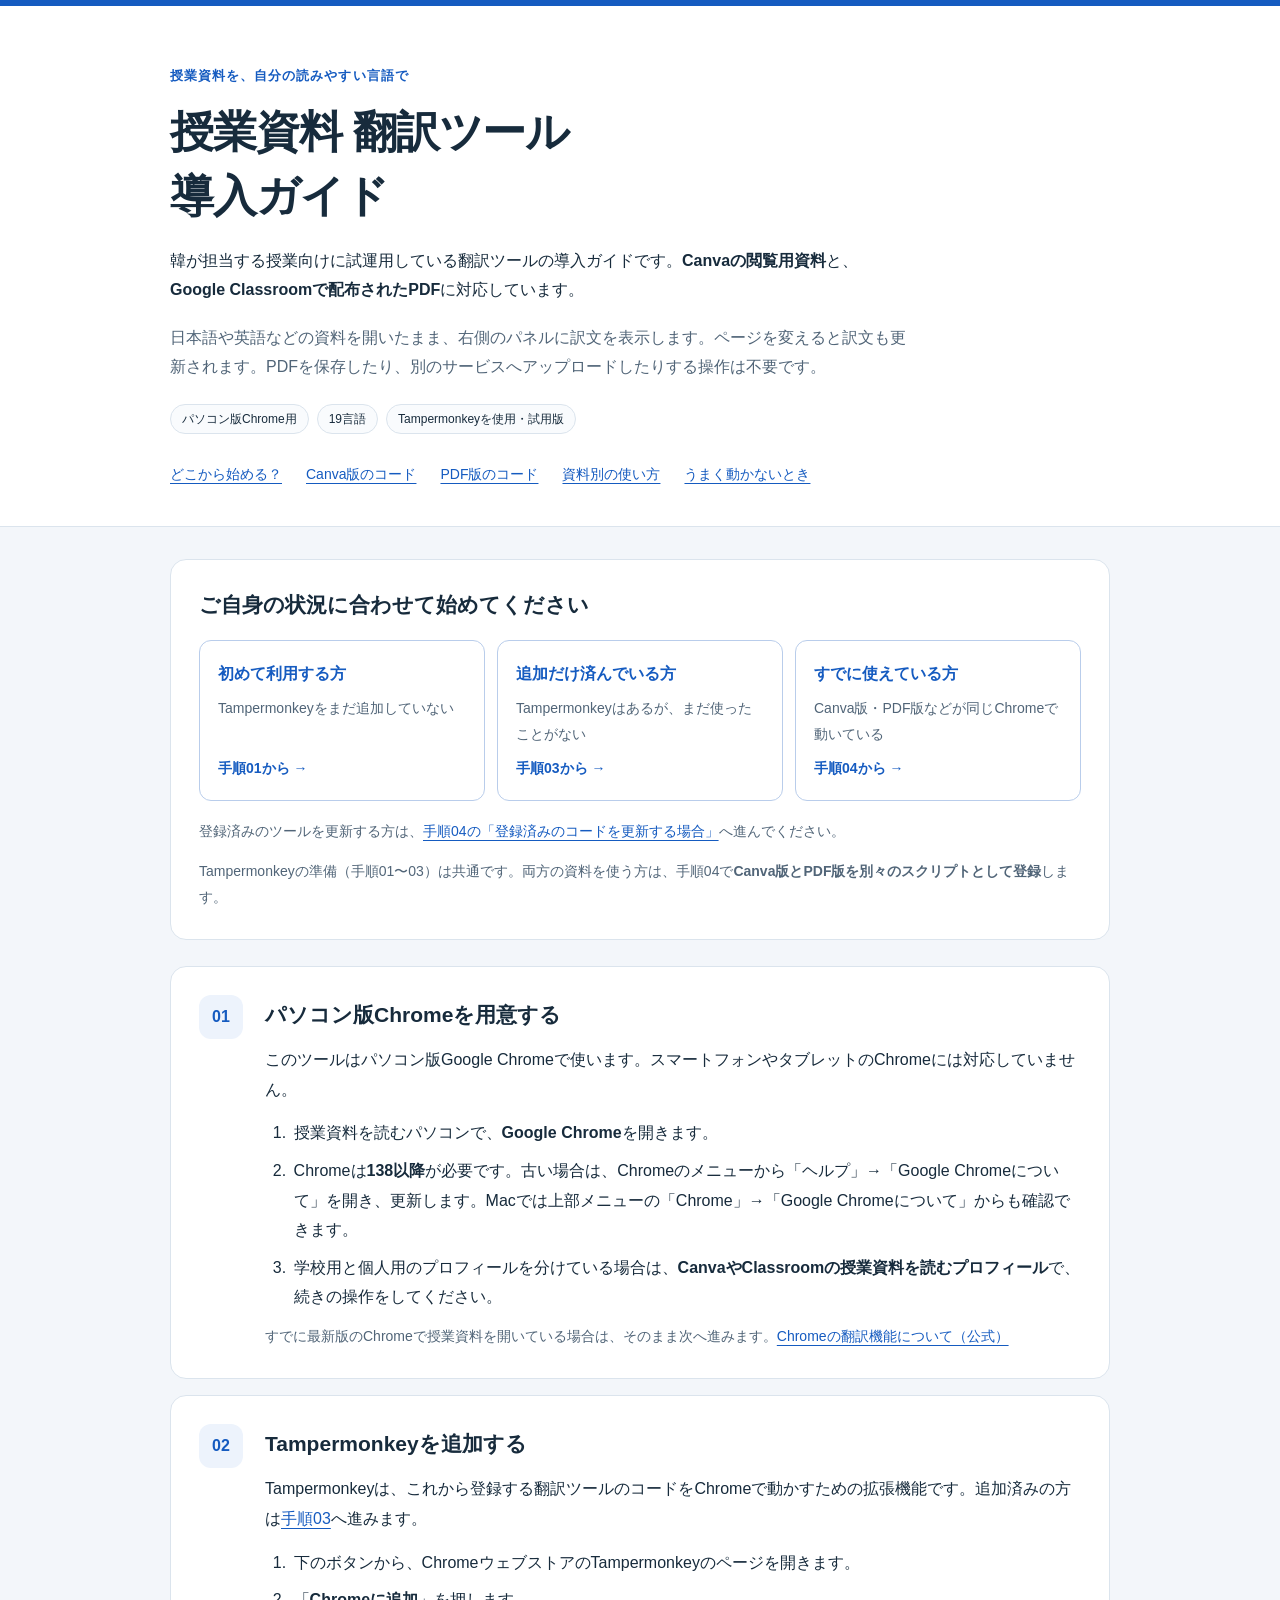
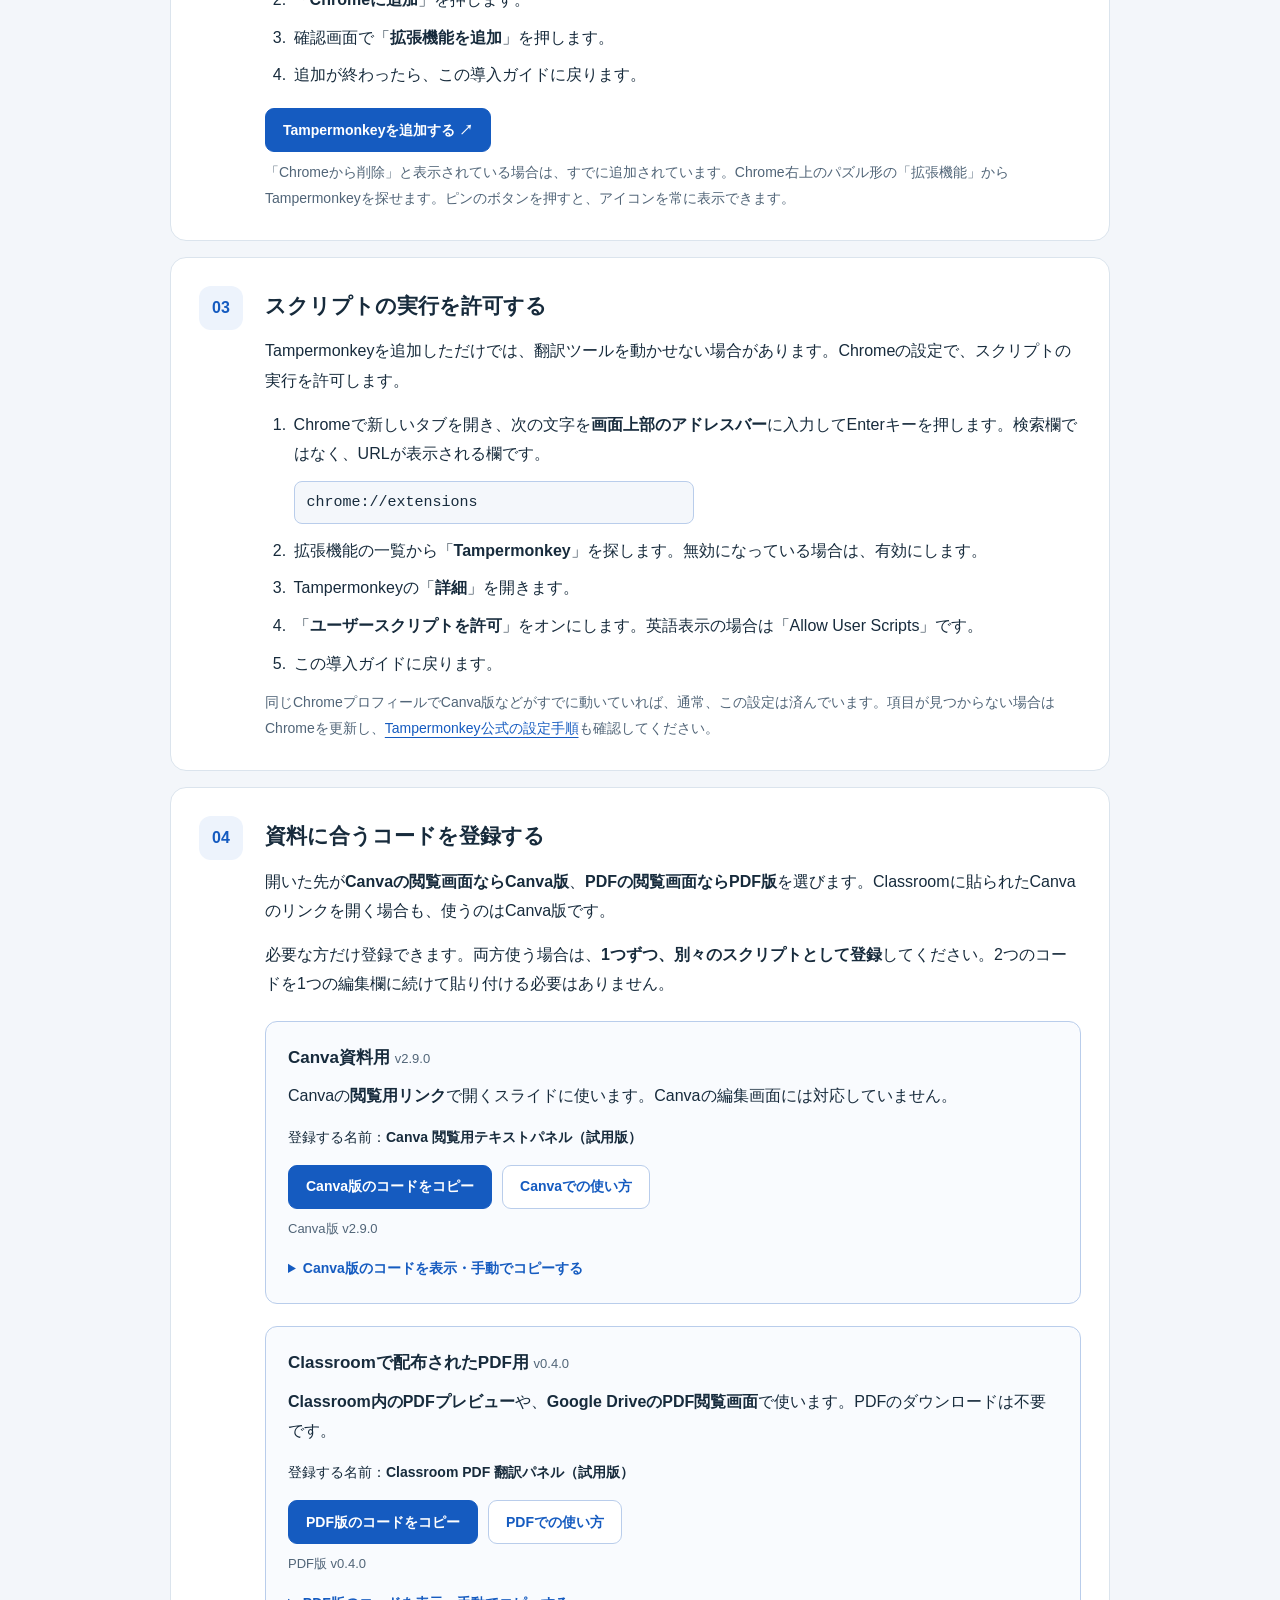
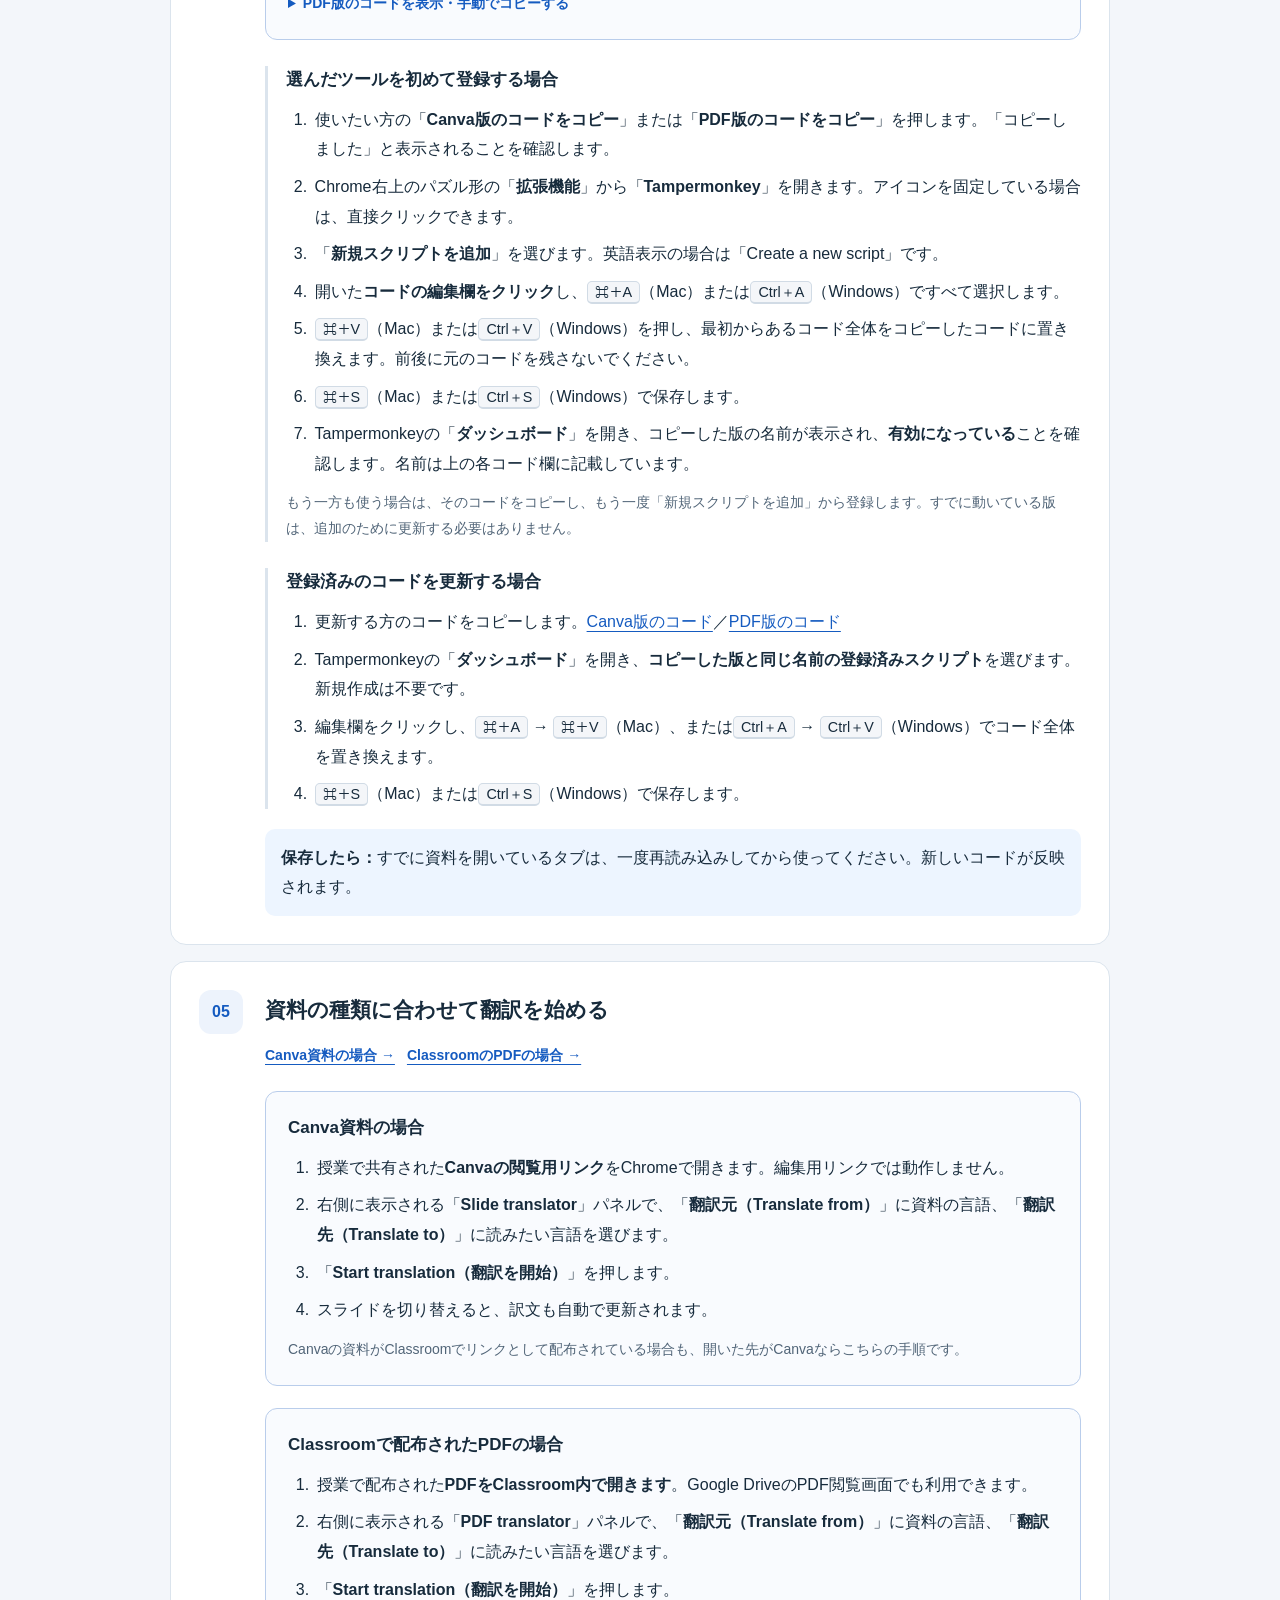
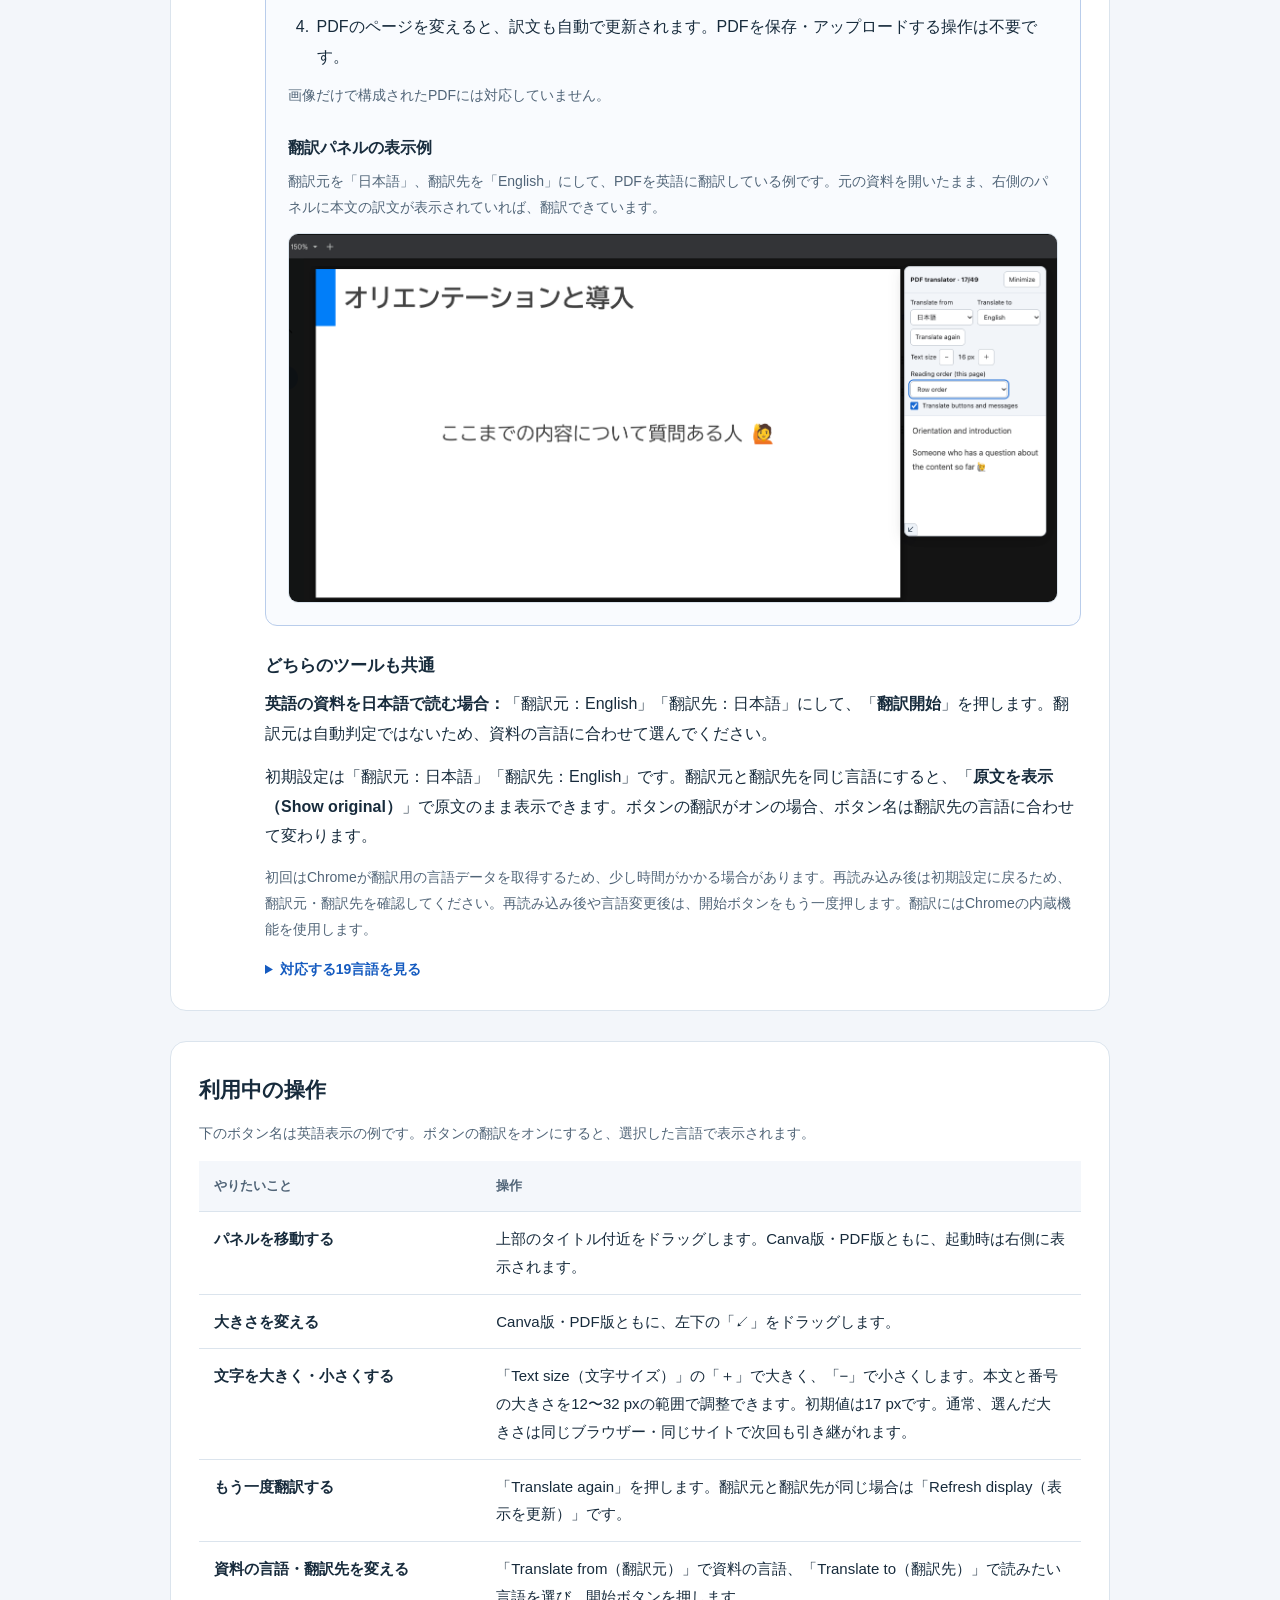
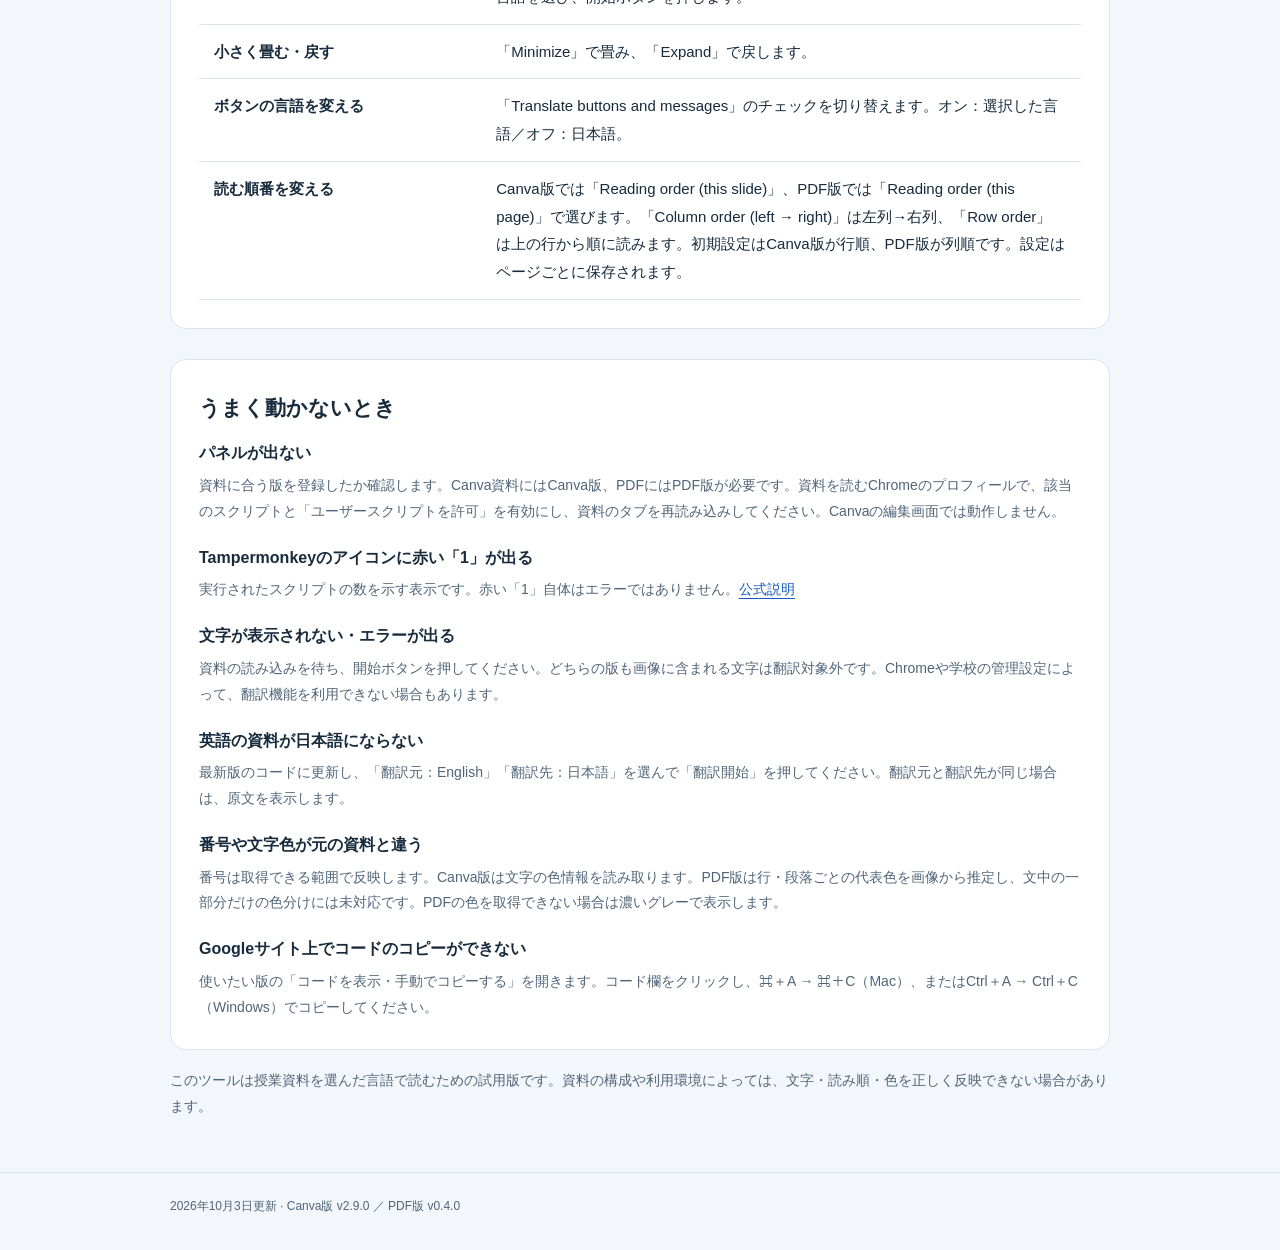
==== commit f956686f: "Refresh the PDF translation example for source-language controls" ====
--- a/index.html
+++ b/index.html
@@ -4308,8 +4308,8 @@
 </ol>
 <p class="small">画像だけで構成されたPDFには対応していません。</p>
 <figure class="panel-example" id="pdf-panel-example">
-<figcaption><strong>翻訳パネルの表示例</strong><p class="small">PDFを英語に翻訳している例です（画像は以前のバージョンのため、翻訳元の選択欄は写っていません）。元の資料を開いたまま、右側のパネルに本文の訳文が表示されていれば、翻訳できています。</p></figcaption>
-<a class="panel-example-image" href="guide-assets/pdf-translation-panel-example.png" target="_blank" rel="noopener noreferrer" aria-label="翻訳パネルの表示例を大きく見る（新しいタブ）"><img src="guide-assets/pdf-translation-panel-example.png" width="1552" height="675" loading="lazy" alt="左側に日本語の授業PDF、右側のPDF translatorパネルに英語の訳文が表示されている例"></a>
+<figcaption><strong>翻訳パネルの表示例</strong><p class="small">翻訳元を「日本語」、翻訳先を「English」にして、PDFを英語に翻訳している例です。元の資料を開いたまま、右側のパネルに本文の訳文が表示されていれば、翻訳できています。</p></figcaption>
+<a class="panel-example-image" href="guide-assets/pdf-translation-panel-example.png?v=60b4f742e2d2" target="_blank" rel="noopener noreferrer" aria-label="翻訳パネルの表示例を大きく見る（新しいタブ）"><img src="guide-assets/pdf-translation-panel-example.png?v=60b4f742e2d2" width="1577" height="756" loading="lazy" alt="左側に日本語の授業PDF、右側のPDF translatorパネルに英語の訳文が表示されている例"></a>
 </figure>
 </article>
 <h3>どちらのツールも共通</h3>
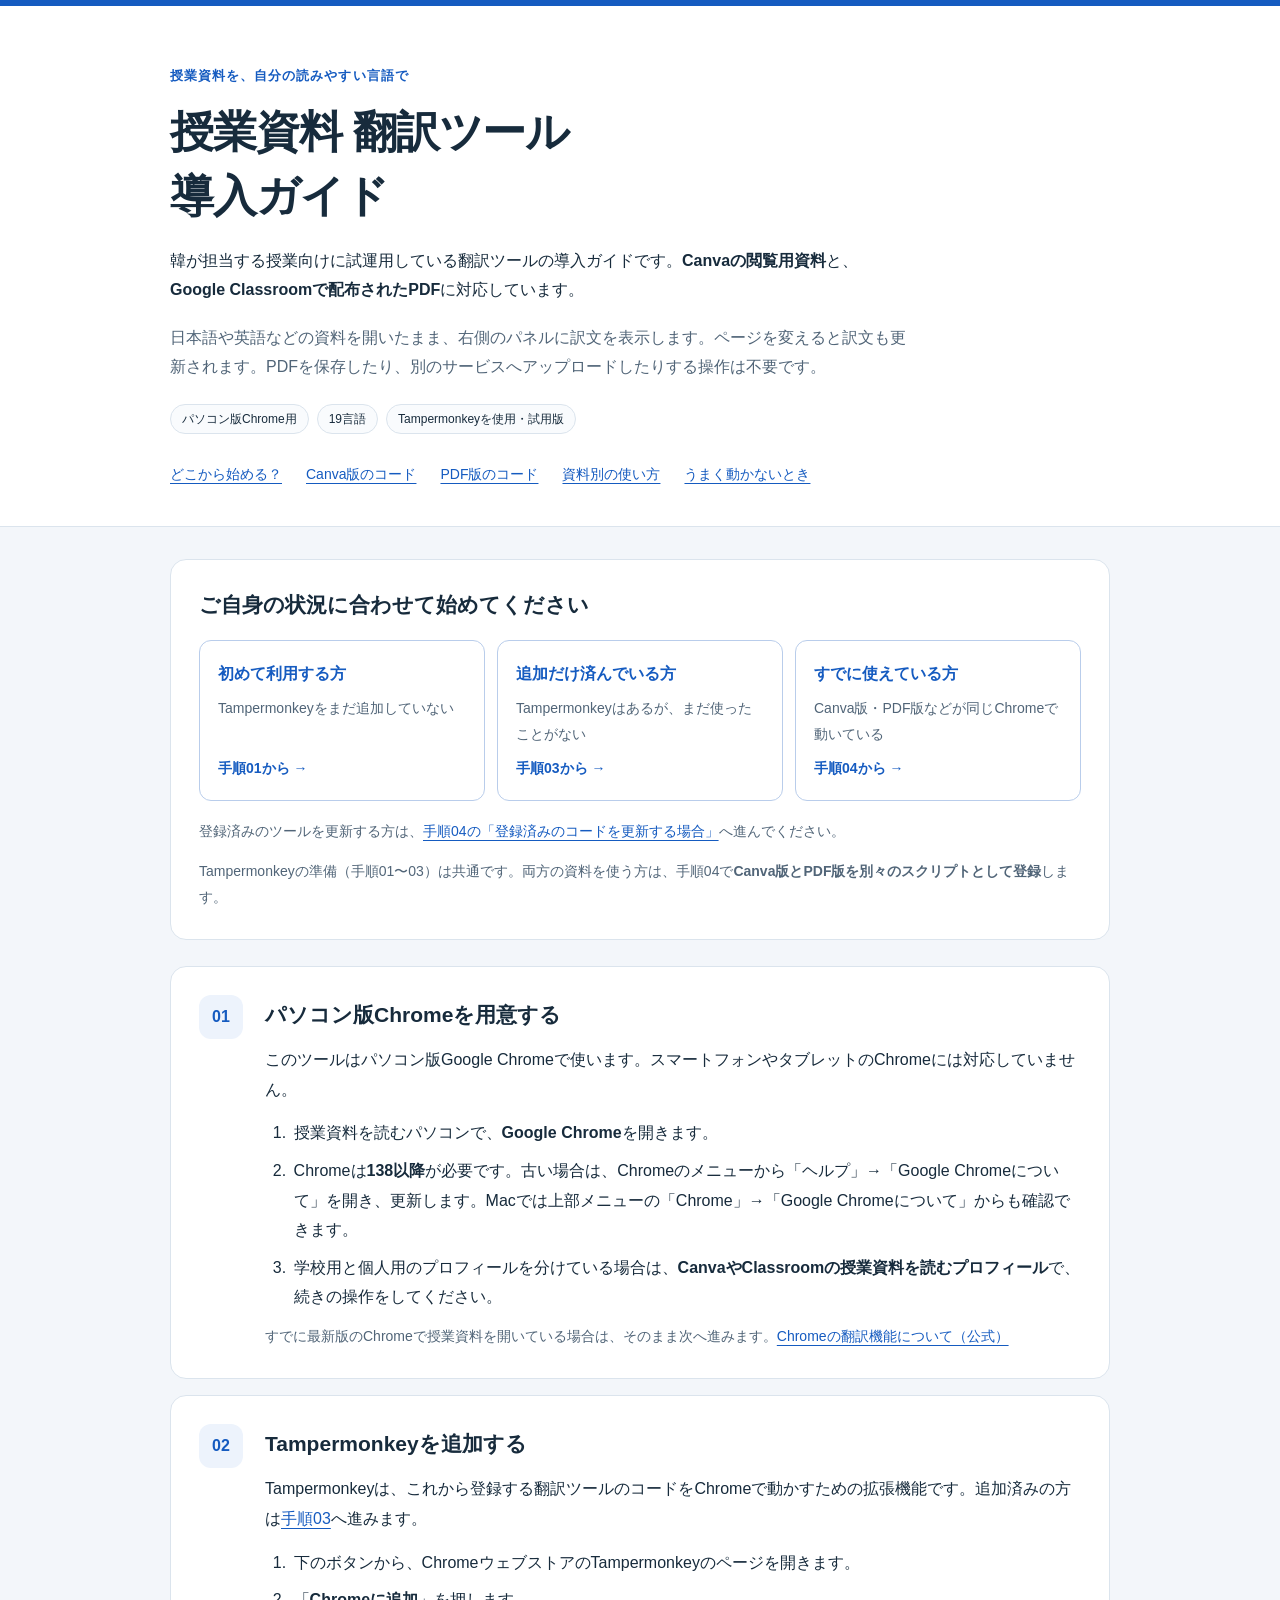
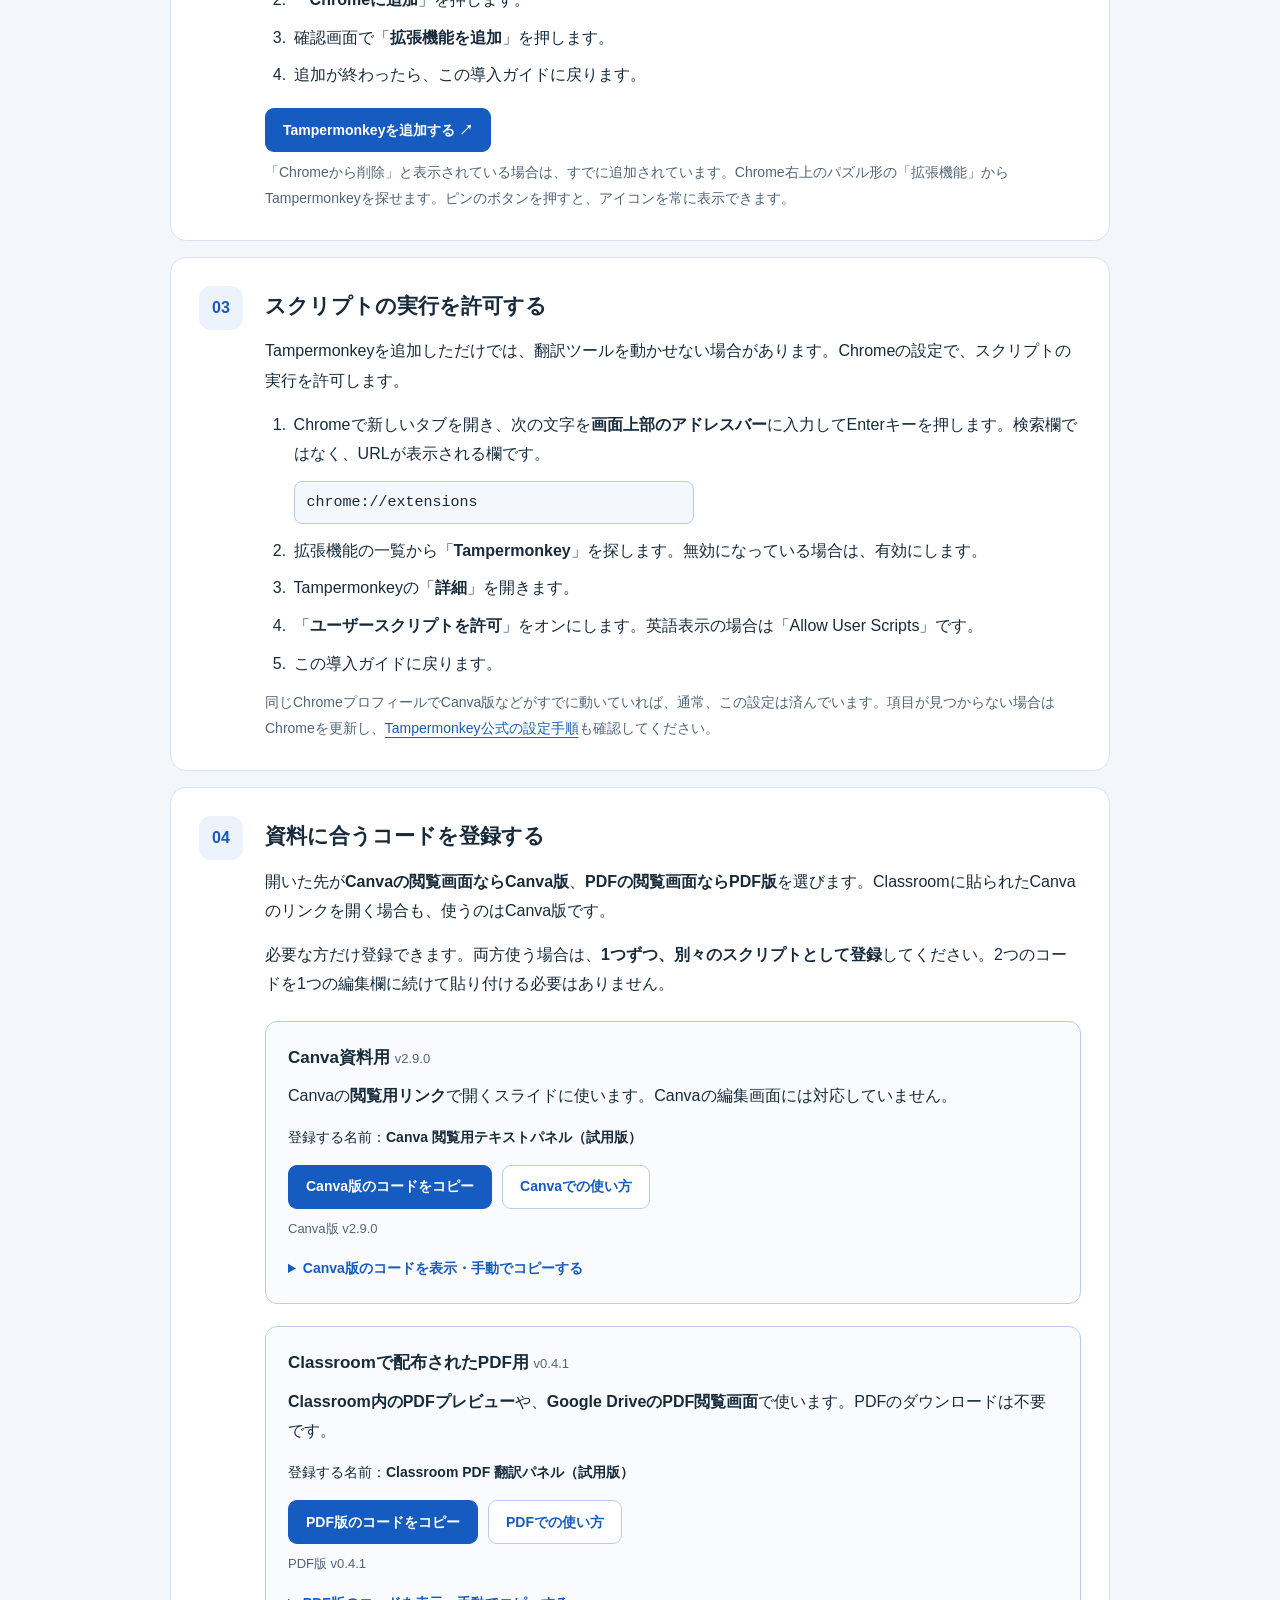
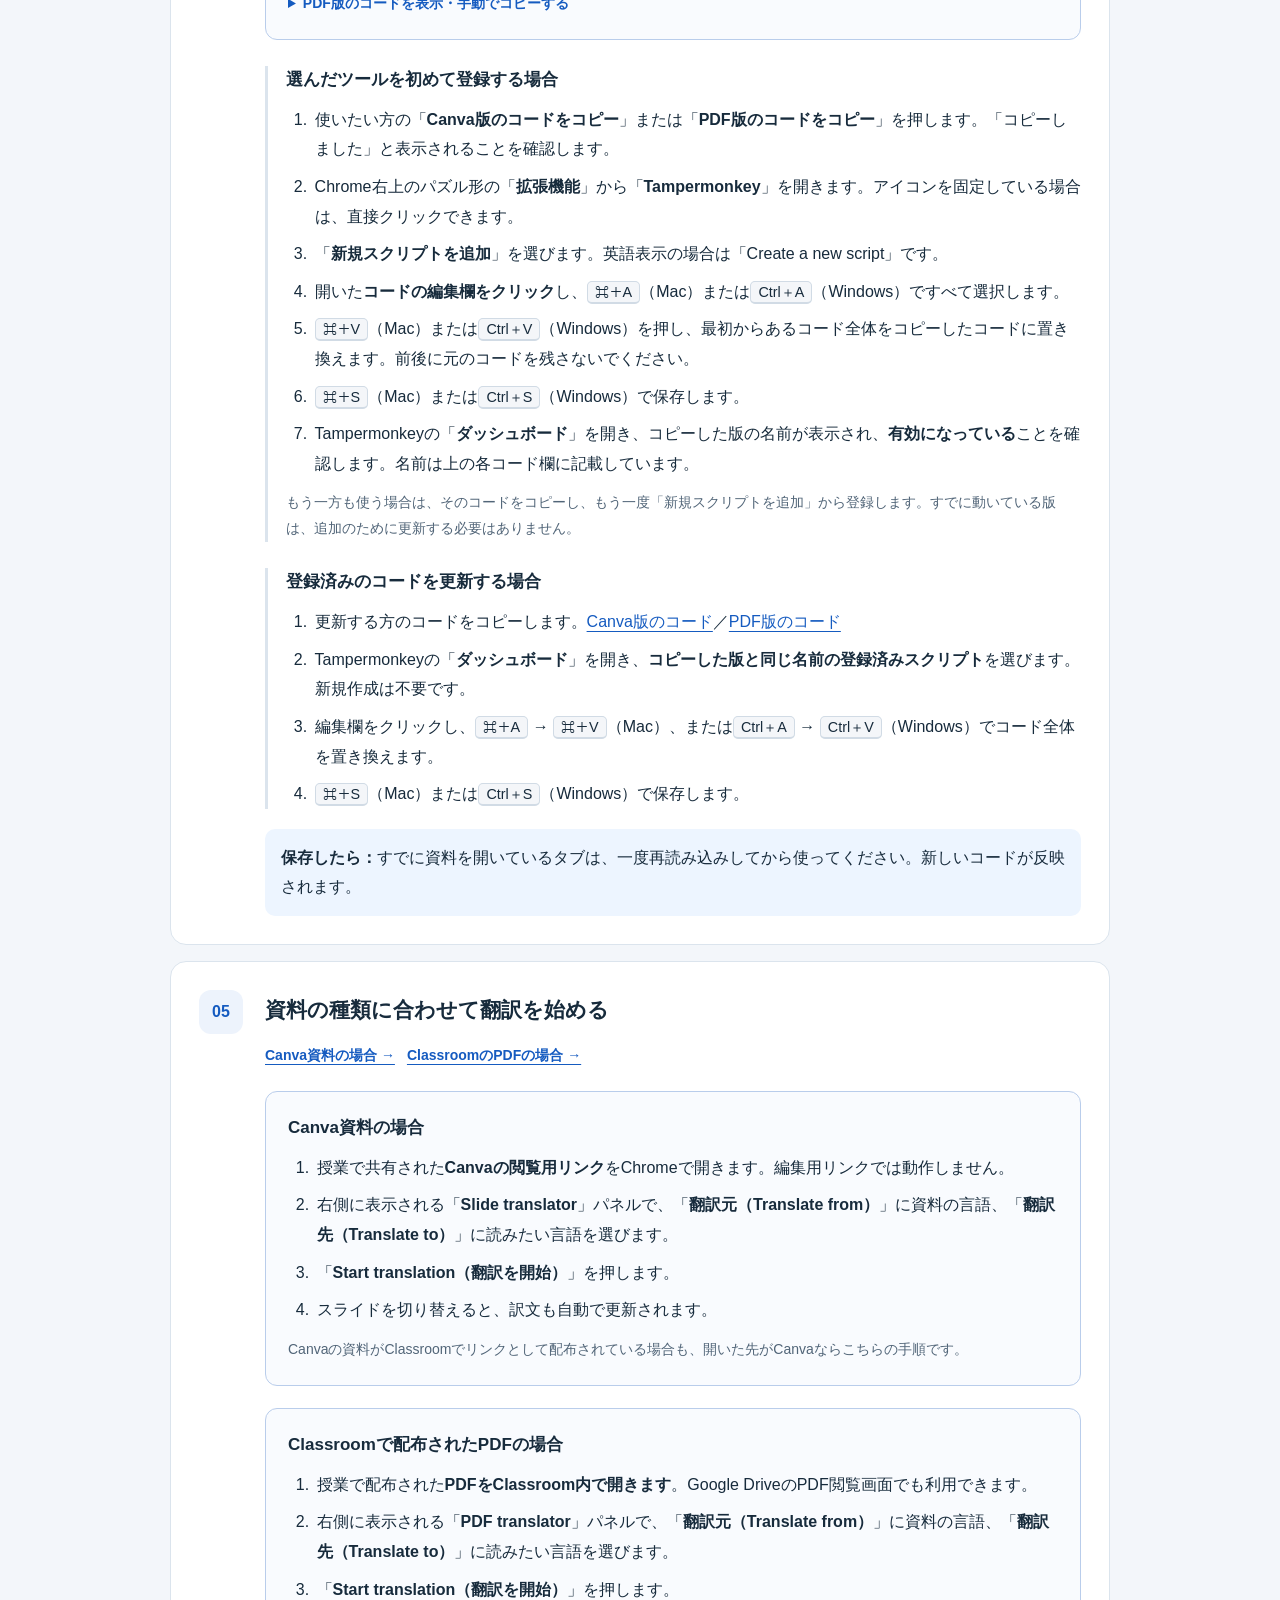
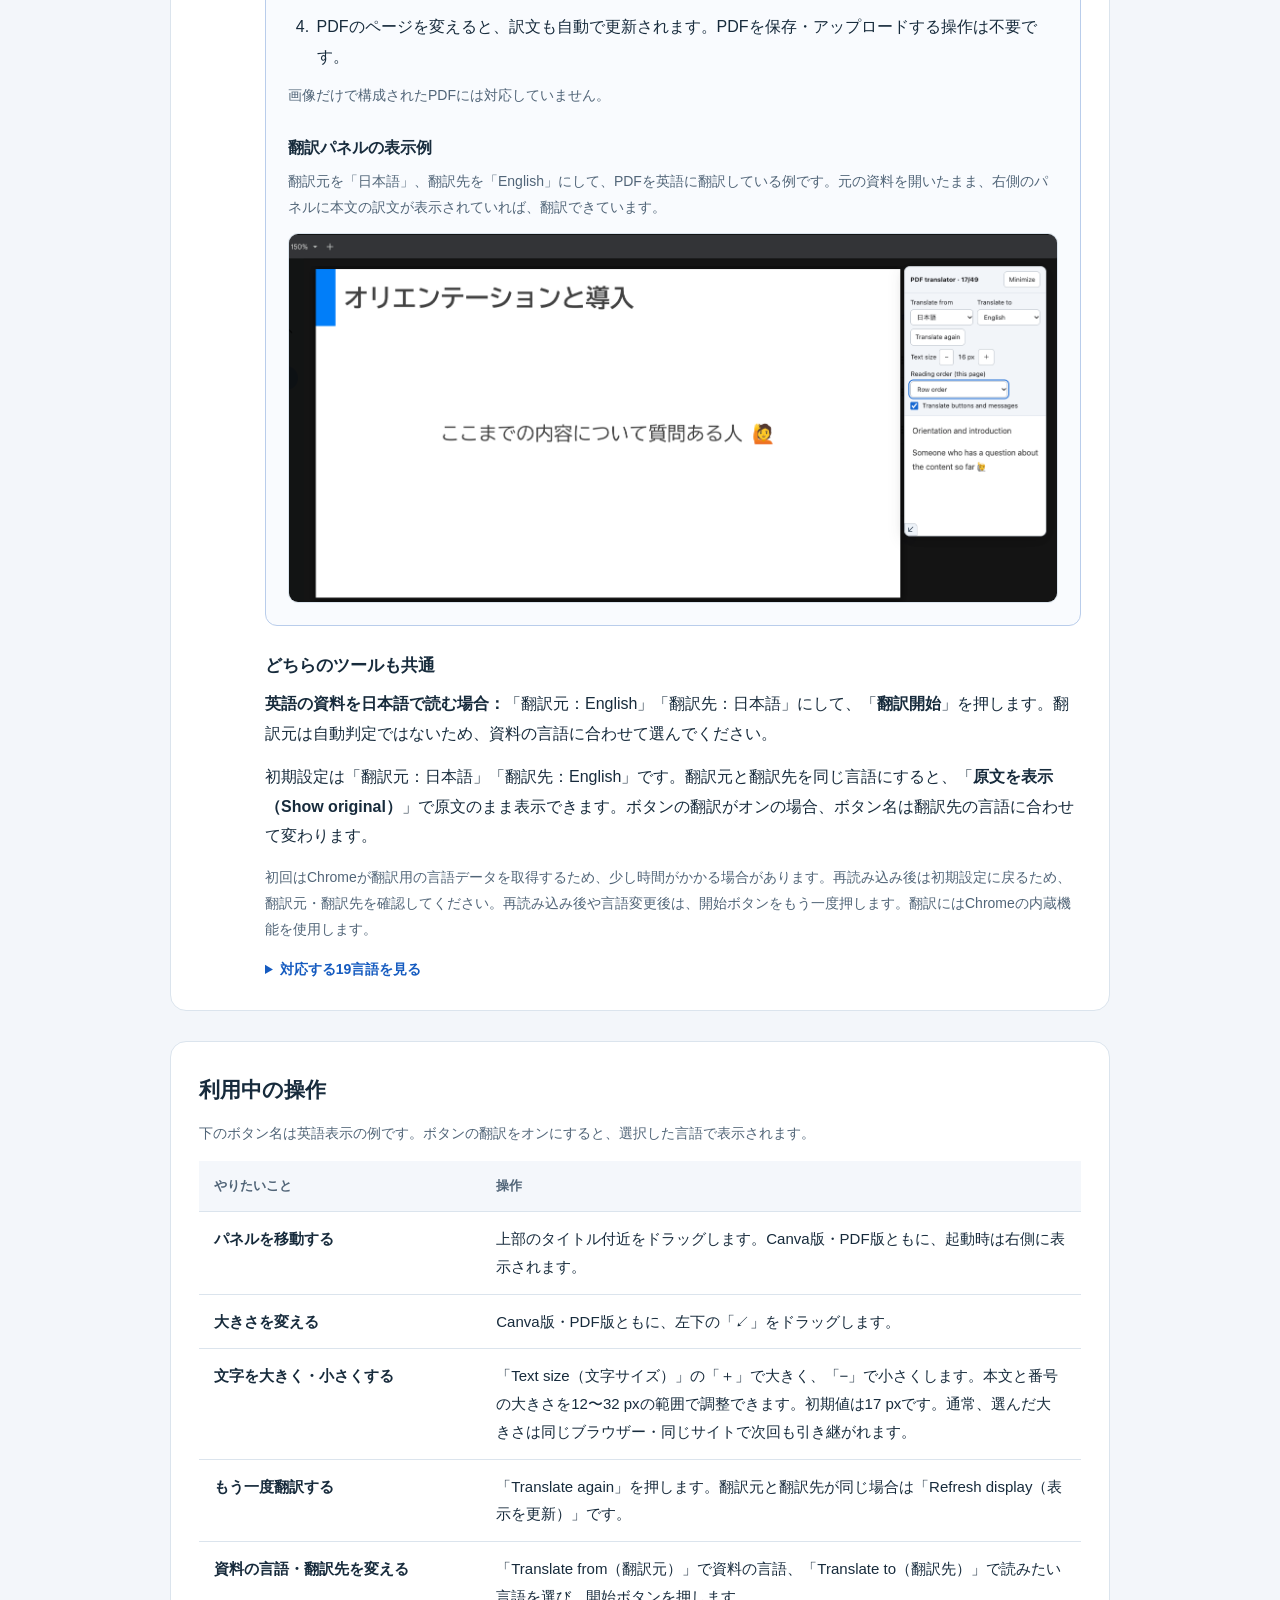
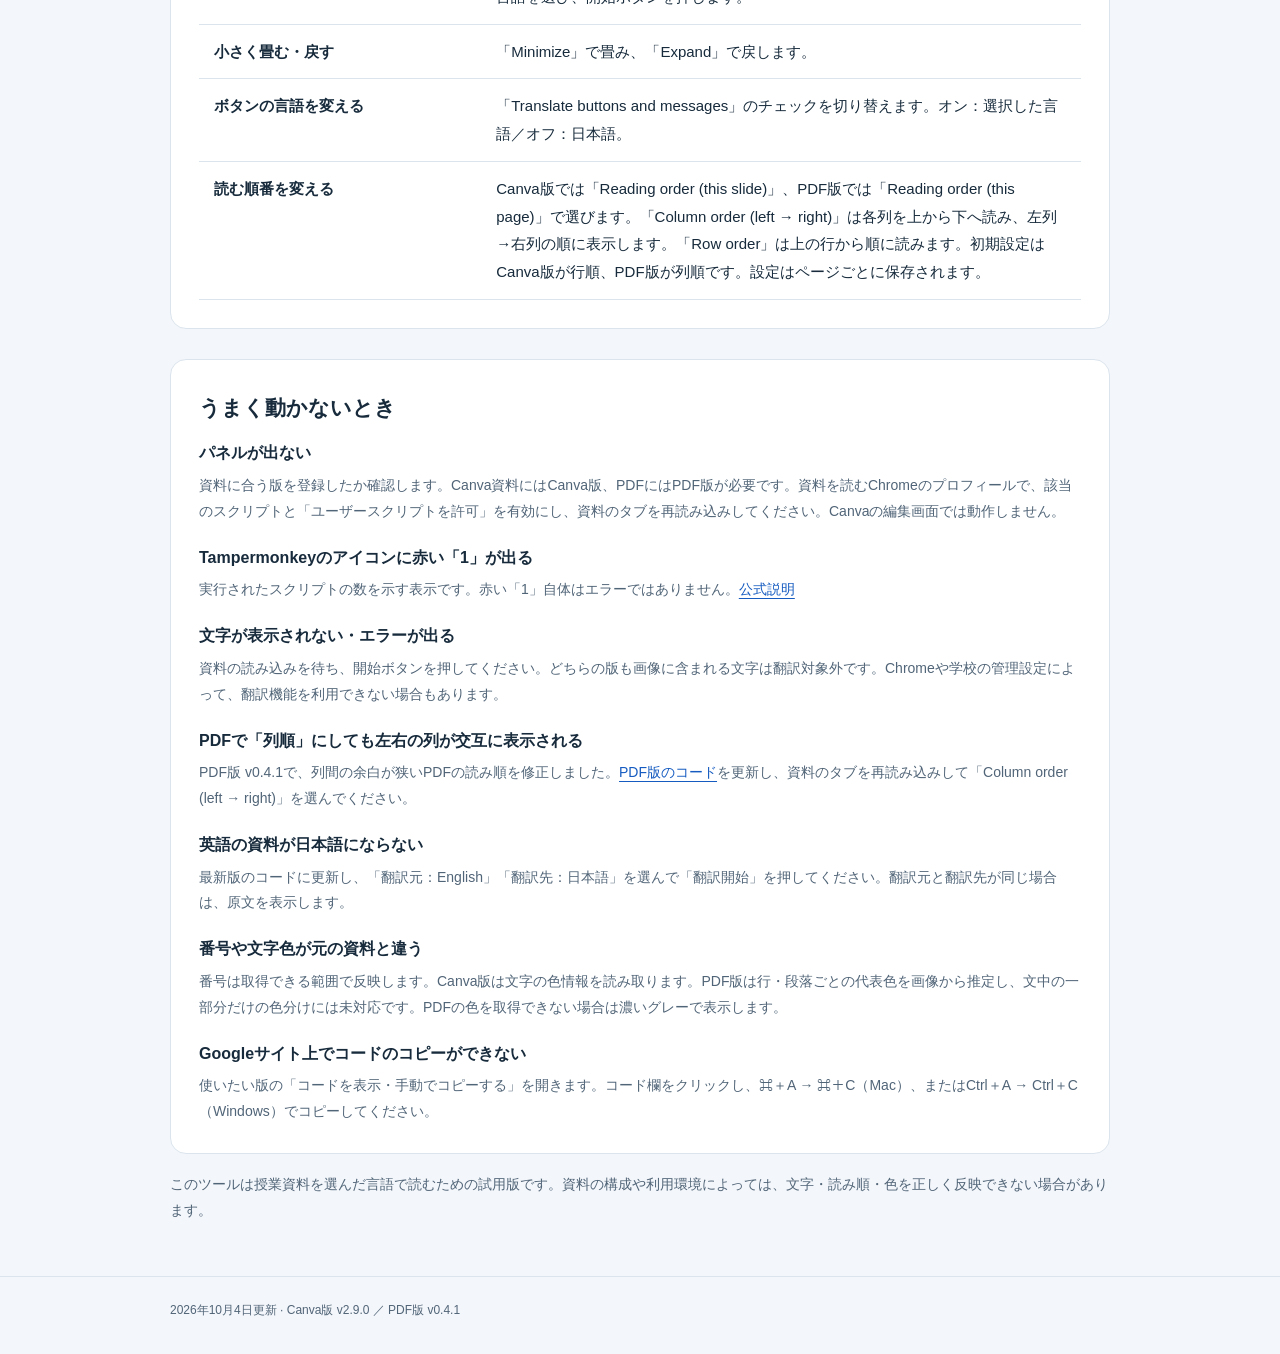
==== commit fcaa461f: "Fix PDF column reading order by preserving CSS-pixel geometry" ====
--- a/index.html
+++ b/index.html
@@ -2057,17 +2057,17 @@
 </article>
 
 <article class="tool-card" id="pdf-code" aria-labelledby="pdf-code-title">
-<h3 id="pdf-code-title">Classroomで配布されたPDF用 <span class="tool-version">v0.4.0</span></h3>
+<h3 id="pdf-code-title">Classroomで配布されたPDF用 <span class="tool-version">v0.4.1</span></h3>
 <p><strong>Classroom内のPDFプレビュー</strong>や、<strong>Google DriveのPDF閲覧画面</strong>で使います。PDFのダウンロードは不要です。</p>
 <p class="script-name">登録する名前：<strong>Classroom PDF 翻訳パネル（試用版）</strong></p>
 <div class="actions"><button class="button" id="copy-pdf-code" type="button">PDF版のコードをコピー</button><a class="button secondary" href="#pdf-use">PDFでの使い方</a></div>
-<p class="status" id="copy-pdf-status" role="status">PDF版 v0.4.0</p>
+<p class="status" id="copy-pdf-status" role="status">PDF版 v0.4.1</p>
 <details class="source-code" id="source-pdf-details"><summary>PDF版のコードを表示・手動でコピーする</summary>
 <p class="small">コード欄をクリックし、⌘＋A → ⌘＋C（Mac）、またはCtrl＋A → Ctrl＋C（Windows）でコピーできます。</p>
 <textarea id="source-pdf-code" translate="no" class="notranslate" readonly spellcheck="false" wrap="off" dir="ltr" aria-label="Tampermonkeyに登録するPDF版のコード">// ==UserScript==
 // @name         Classroom PDF 翻訳パネル（試用版）
 // @namespace    local.classroom-pdf-translation
-// @version      0.4.0
+// @version      0.4.1
 // @description  Classroom・Google Driveで開いたPDFを、保存せず横のパネルで翻訳します。
 // @match        https://classroom.google.com/*
 // @match        https://drive.google.com/viewer/main*
@@ -3563,17 +3563,19 @@
     const page = digits?.length &gt;= 2 ? Number(digits[0]) : current.index + 1;
     const total = digits?.length &gt;= 2 ? Number(digits[1]) : elements.length;
     const bounds = current.element.getBoundingClientRect();
-    const width = bounds.right - bounds.left, height = bounds.bottom - bounds.top;
     const readColor = pdfPageColorReader(doc, current.element);
     const blocks = [];
     for (const paragraph of layer?.querySelectorAll(PDF_SELECTORS.paragraph) || []) {
       const rect = paragraph.getBoundingClientRect();
       // The selection layer is white regardless of PDF colors. Sample the rendered page image instead.
+      // Layout sorting and duplicate detection use CSS-pixel tolerances, as in Canva.
+      // Keep both axes in page-relative CSS pixels: percentages make a normal gutter
+      // look too small and distort its width relative to the text height.
       const block = pdfTextBlock(paragraph.textContent, {
-        left: (rect.left - bounds.left) / width * 100,
-        right: (rect.right - bounds.left) / width * 100,
-        top: (rect.top - bounds.top) / height * 100,
-        bottom: (rect.bottom - bounds.top) / height * 100
+        left: rect.left - bounds.left,
+        right: rect.right - bounds.left,
+        top: rect.top - bounds.top,
+        bottom: rect.bottom - bounds.top
       }, readColor(rect));
       if (block) blocks.push(block);
     }
@@ -4329,7 +4331,7 @@
 <tr><td>資料の言語・翻訳先を変える</td><td>「Translate from（翻訳元）」で資料の言語、「Translate to（翻訳先）」で読みたい言語を選び、開始ボタンを押します。</td></tr>
 <tr><td>小さく畳む・戻す</td><td>「Minimize」で畳み、「Expand」で戻します。</td></tr>
 <tr><td>ボタンの言語を変える</td><td>「Translate buttons and messages」のチェックを切り替えます。オン：選択した言語／オフ：日本語。</td></tr>
-<tr><td>読む順番を変える</td><td>Canva版では「Reading order (this slide)」、PDF版では「Reading order (this page)」で選びます。「Column order (left → right)」は左列→右列、「Row order」は上の行から順に読みます。初期設定はCanva版が行順、PDF版が列順です。設定はページごとに保存されます。</td></tr>
+<tr><td>読む順番を変える</td><td>Canva版では「Reading order (this slide)」、PDF版では「Reading order (this page)」で選びます。「Column order (left → right)」は各列を上から下へ読み、左列→右列の順に表示します。「Row order」は上の行から順に読みます。初期設定はCanva版が行順、PDF版が列順です。設定はページごとに保存されます。</td></tr>
 </tbody></table></div>
 </section>
 
@@ -4338,6 +4340,7 @@
 <dt>パネルが出ない</dt><dd>資料に合う版を登録したか確認します。Canva資料にはCanva版、PDFにはPDF版が必要です。資料を読むChromeのプロフィールで、該当のスクリプトと「ユーザースクリプトを許可」を有効にし、資料のタブを再読み込みしてください。Canvaの編集画面では動作しません。</dd>
 <dt>Tampermonkeyのアイコンに赤い「1」が出る</dt><dd>実行されたスクリプトの数を示す表示です。赤い「1」自体はエラーではありません。<a href="https://www.tampermonkey.net/" target="_blank" rel="noopener noreferrer">公式説明</a></dd>
 <dt>文字が表示されない・エラーが出る</dt><dd>資料の読み込みを待ち、開始ボタンを押してください。どちらの版も画像に含まれる文字は翻訳対象外です。Chromeや学校の管理設定によって、翻訳機能を利用できない場合もあります。</dd>
+<dt>PDFで「列順」にしても左右の列が交互に表示される</dt><dd>PDF版 v0.4.1で、列間の余白が狭いPDFの読み順を修正しました。<a href="#pdf-code">PDF版のコード</a>を更新し、資料のタブを再読み込みして「Column order (left → right)」を選んでください。</dd>
 <dt>英語の資料が日本語にならない</dt><dd>最新版のコードに更新し、「翻訳元：English」「翻訳先：日本語」を選んで「翻訳開始」を押してください。翻訳元と翻訳先が同じ場合は、原文を表示します。</dd>
 <dt>番号や文字色が元の資料と違う</dt><dd>番号は取得できる範囲で反映します。Canva版は文字の色情報を読み取ります。PDF版は行・段落ごとの代表色を画像から推定し、文中の一部分だけの色分けには未対応です。PDFの色を取得できない場合は濃いグレーで表示します。</dd>
 <dt>Googleサイト上でコードのコピーができない</dt><dd>使いたい版の「コードを表示・手動でコピーする」を開きます。コード欄をクリックし、⌘＋A → ⌘＋C（Mac）、またはCtrl＋A → Ctrl＋C（Windows）でコピーしてください。</dd>
@@ -4345,7 +4348,7 @@
 </section>
 <p class="small after-code">このツールは授業資料を選んだ言語で読むための試用版です。資料の構成や利用環境によっては、文字・読み順・色を正しく反映できない場合があります。</p>
 </main>
-<footer><div class="wrap">2026年10月3日更新 · Canva版 v2.9.0 ／ PDF版 v0.4.0</div></footer>
+<footer><div class="wrap">2026年10月4日更新 · Canva版 v2.9.0 ／ PDF版 v0.4.1</div></footer>
 <script>
 for (const kind of ['canva', 'pdf']) {
  document.getElementById(`copy-${kind}-code`).addEventListener('click', async () => {
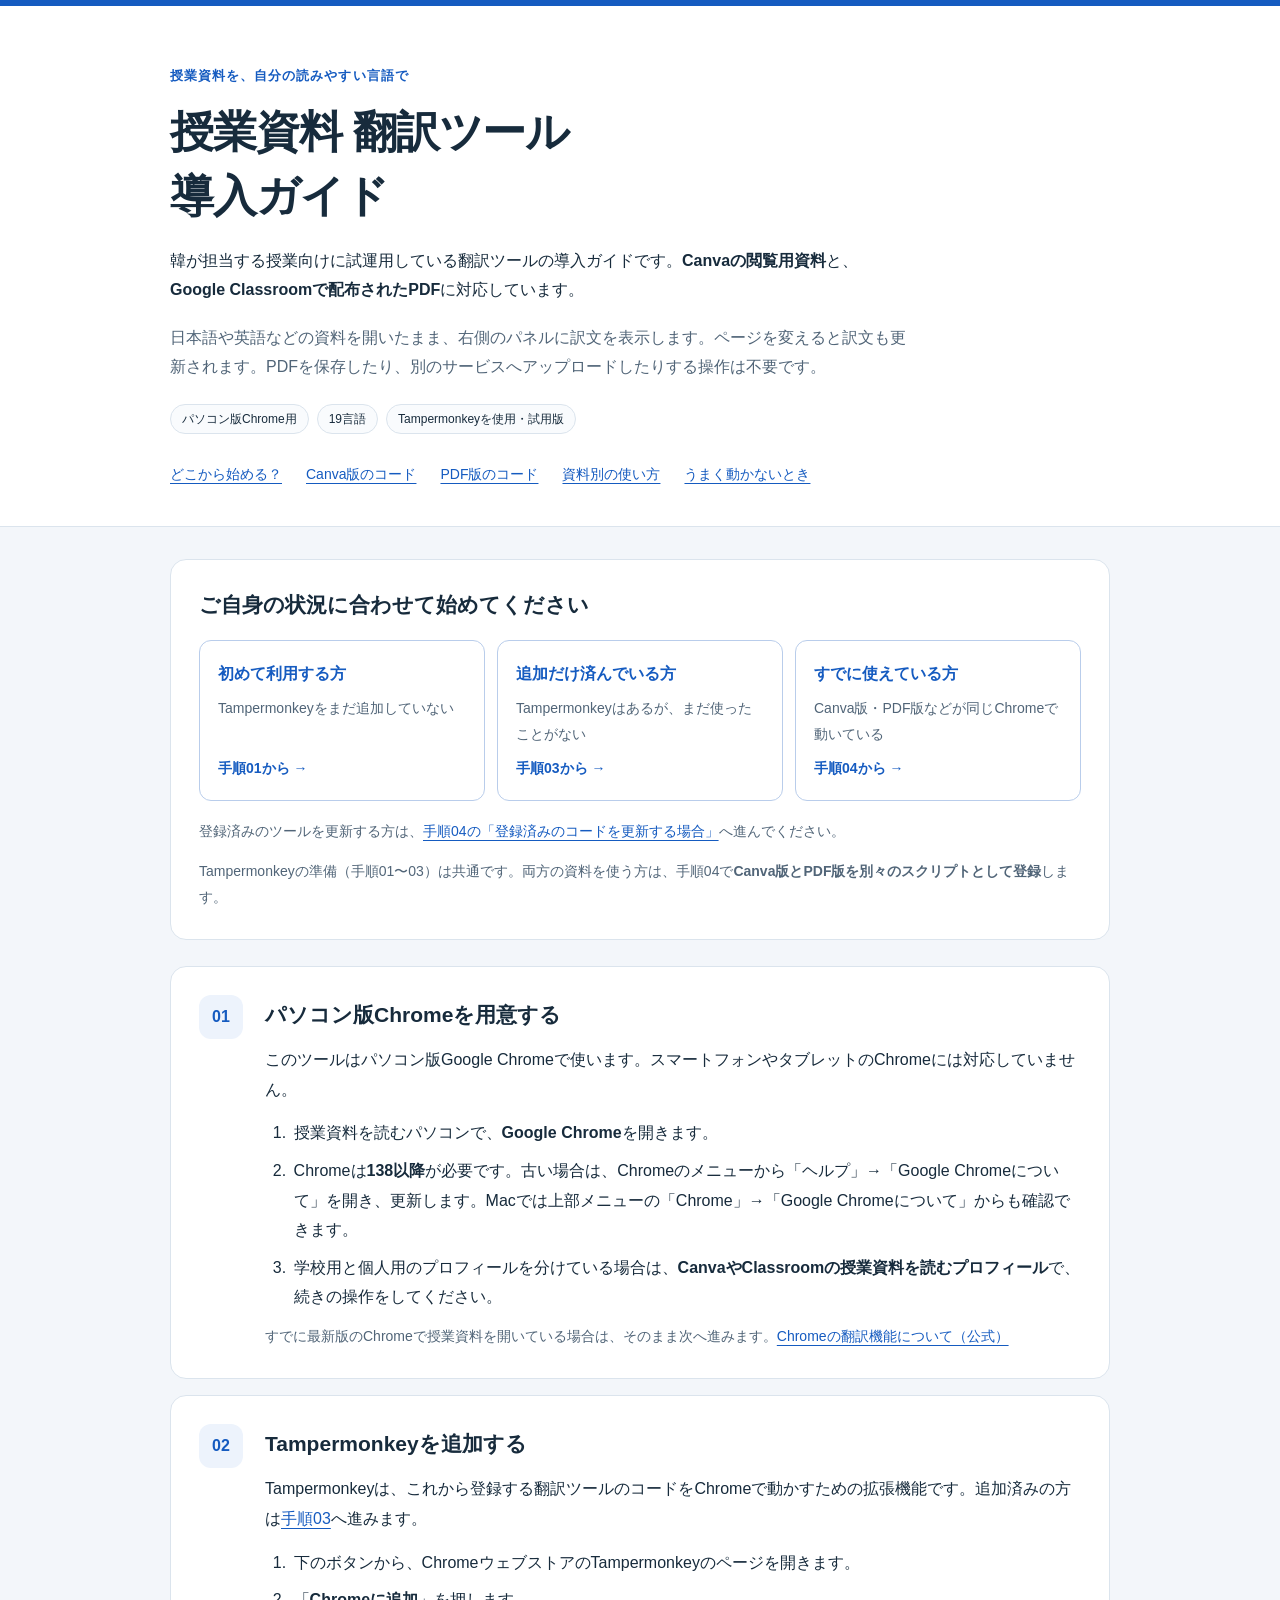
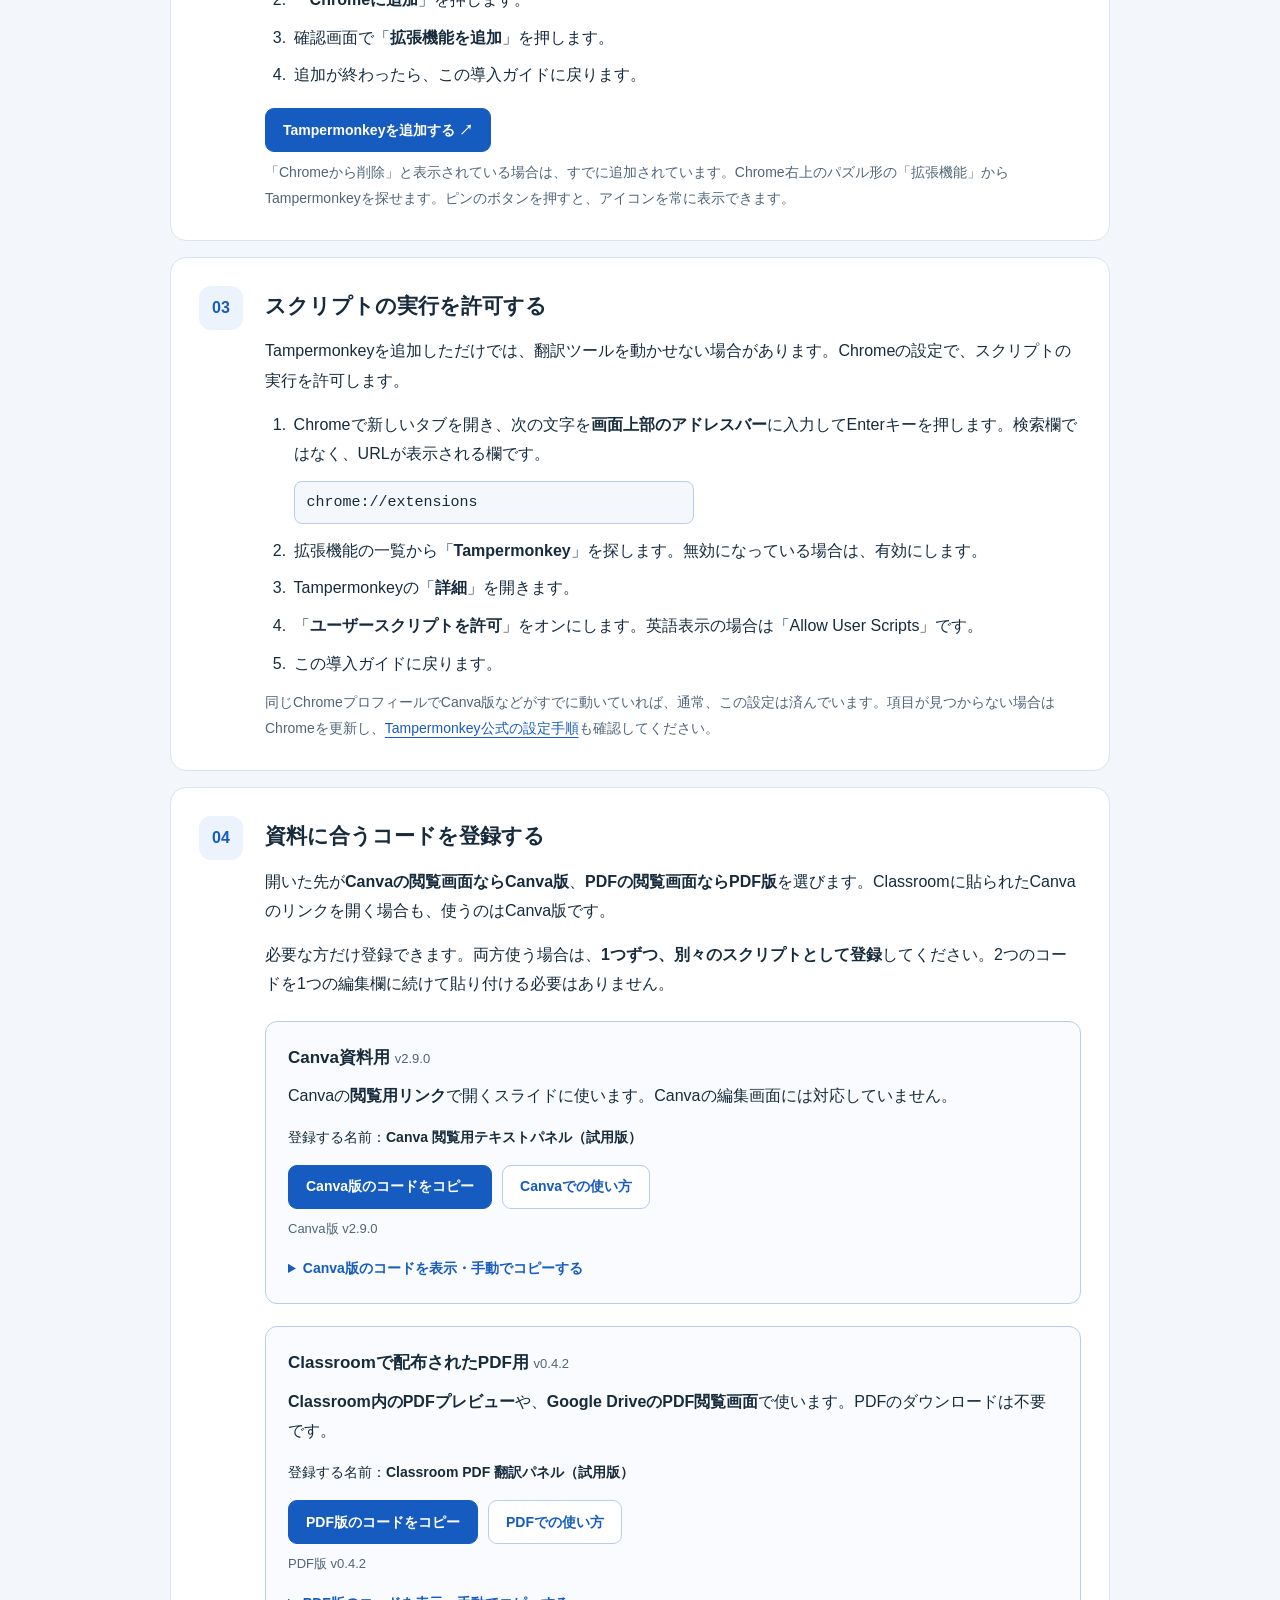
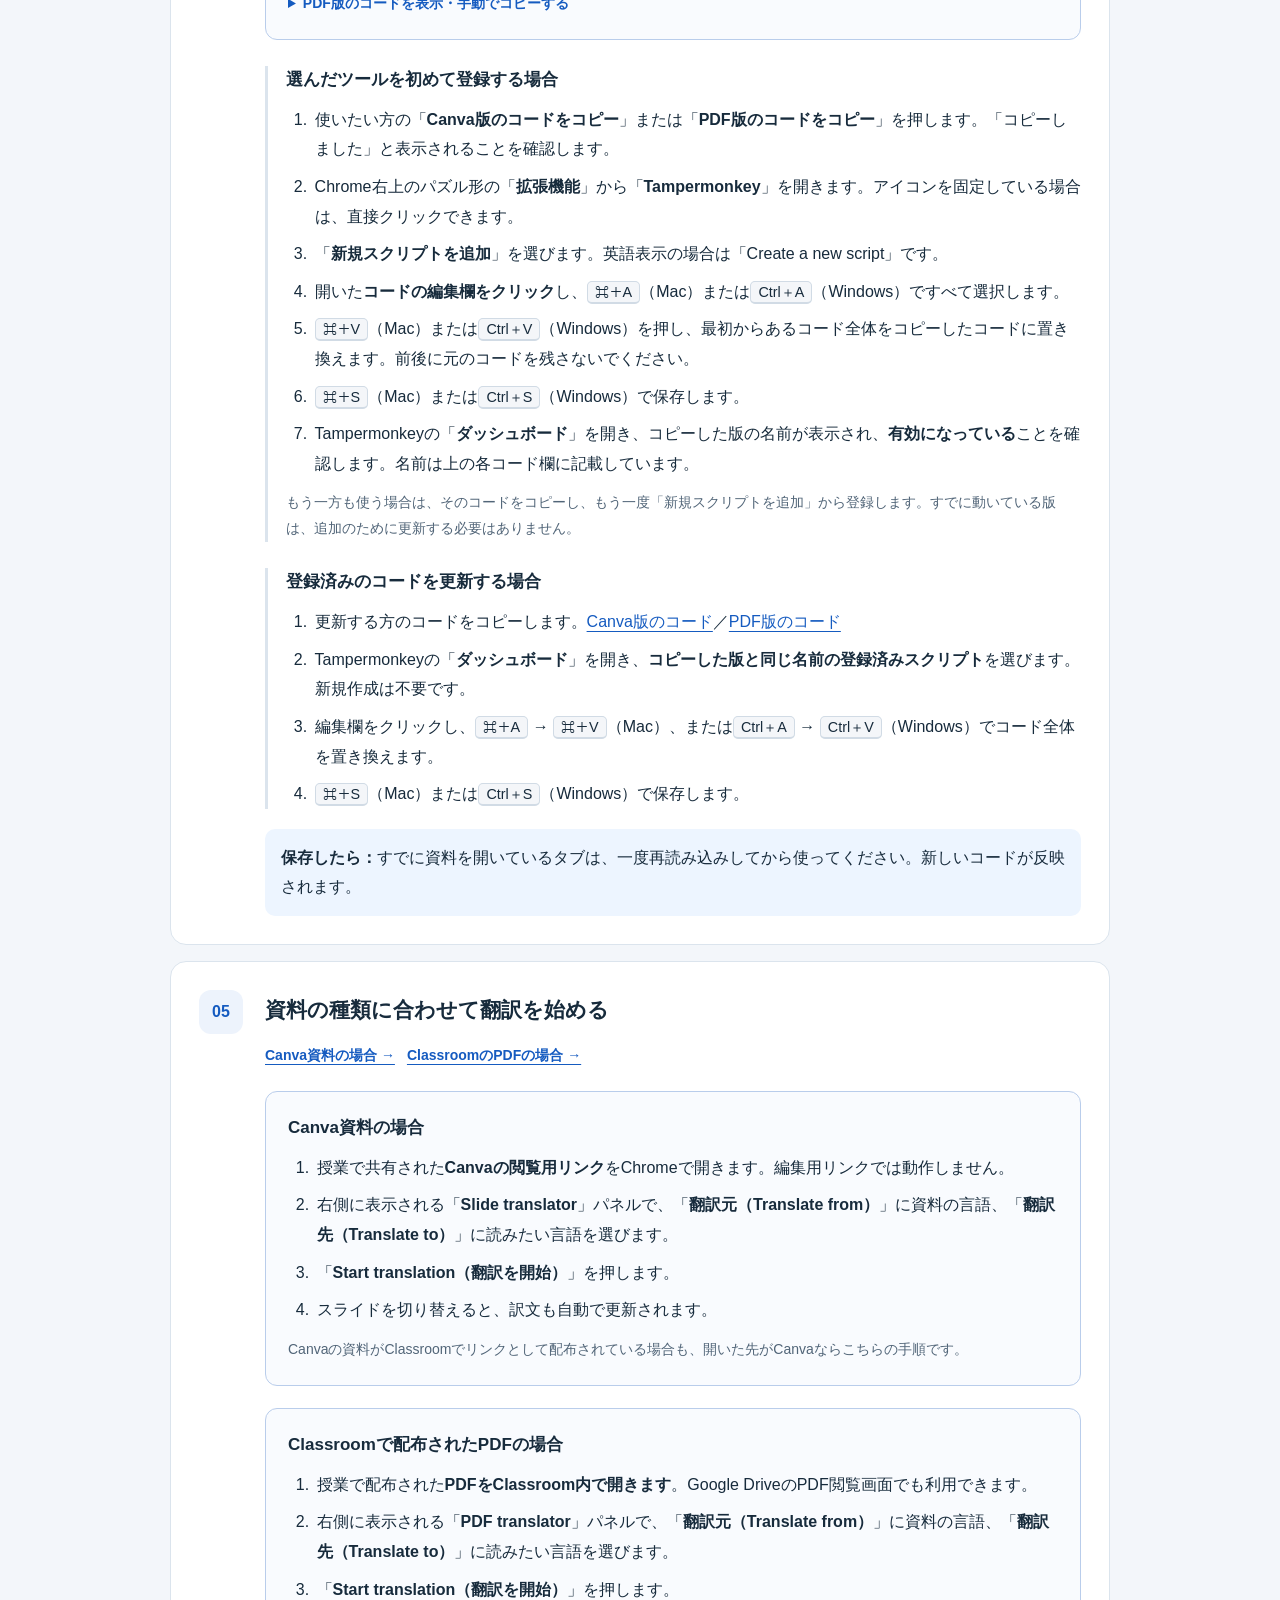
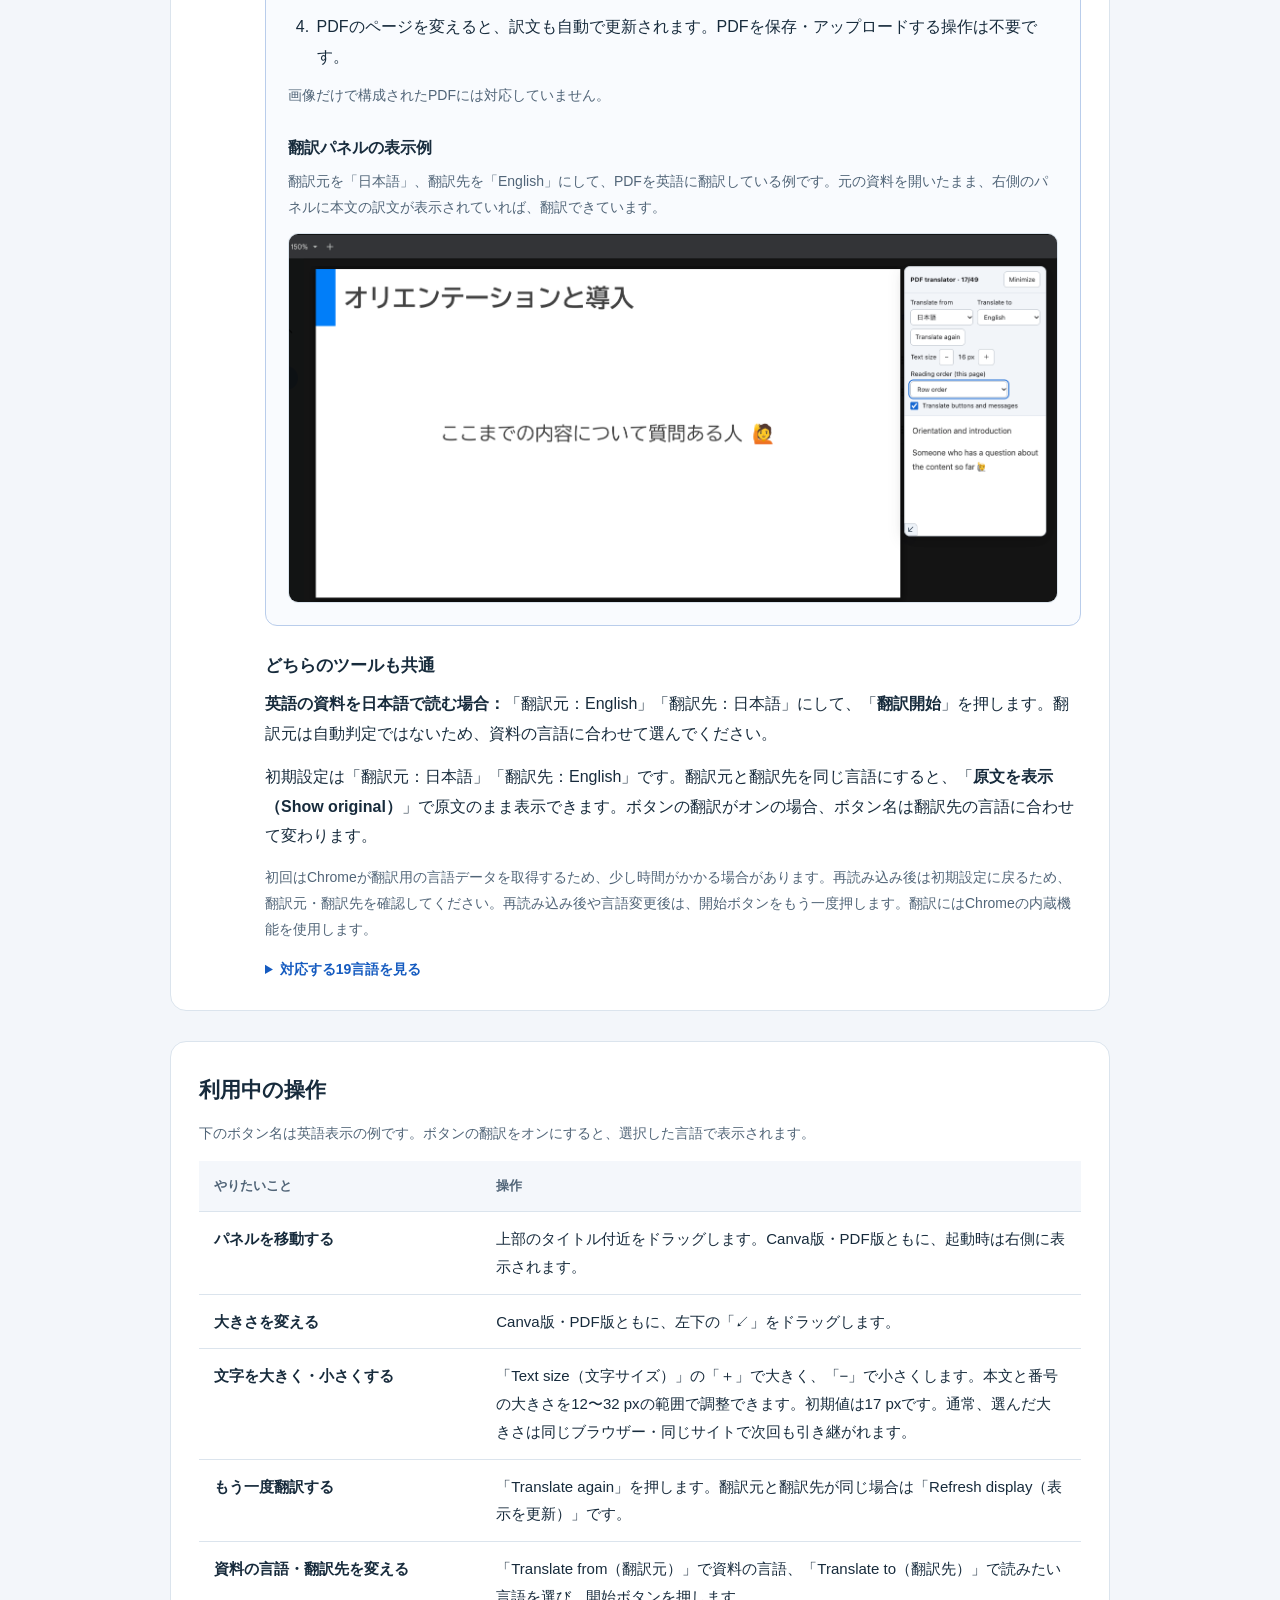
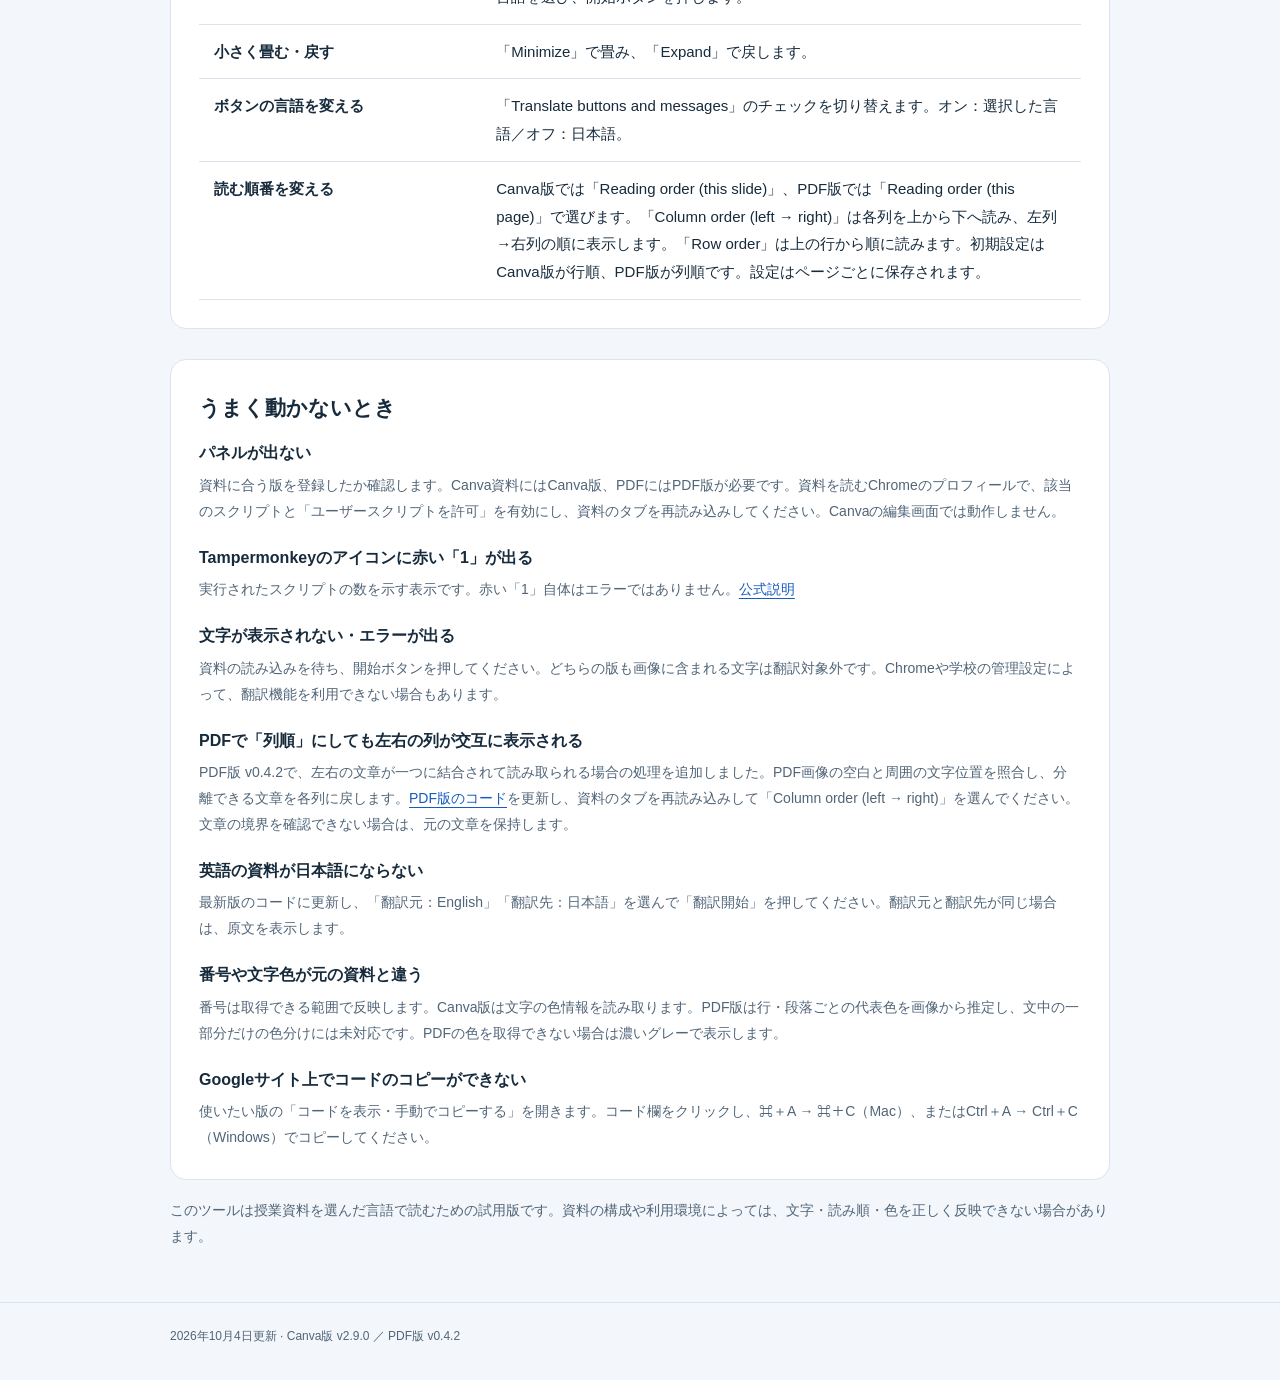
==== commit 428d18b0: "Fix PDF column ordering when Drive merges captions across columns" ====
--- a/index.html
+++ b/index.html
@@ -2057,17 +2057,17 @@
 </article>
 
 <article class="tool-card" id="pdf-code" aria-labelledby="pdf-code-title">
-<h3 id="pdf-code-title">Classroomで配布されたPDF用 <span class="tool-version">v0.4.1</span></h3>
+<h3 id="pdf-code-title">Classroomで配布されたPDF用 <span class="tool-version">v0.4.2</span></h3>
 <p><strong>Classroom内のPDFプレビュー</strong>や、<strong>Google DriveのPDF閲覧画面</strong>で使います。PDFのダウンロードは不要です。</p>
 <p class="script-name">登録する名前：<strong>Classroom PDF 翻訳パネル（試用版）</strong></p>
 <div class="actions"><button class="button" id="copy-pdf-code" type="button">PDF版のコードをコピー</button><a class="button secondary" href="#pdf-use">PDFでの使い方</a></div>
-<p class="status" id="copy-pdf-status" role="status">PDF版 v0.4.1</p>
+<p class="status" id="copy-pdf-status" role="status">PDF版 v0.4.2</p>
 <details class="source-code" id="source-pdf-details"><summary>PDF版のコードを表示・手動でコピーする</summary>
 <p class="small">コード欄をクリックし、⌘＋A → ⌘＋C（Mac）、またはCtrl＋A → Ctrl＋C（Windows）でコピーできます。</p>
 <textarea id="source-pdf-code" translate="no" class="notranslate" readonly spellcheck="false" wrap="off" dir="ltr" aria-label="Tampermonkeyに登録するPDF版のコード">// ==UserScript==
 // @name         Classroom PDF 翻訳パネル（試用版）
 // @namespace    local.classroom-pdf-translation
-// @version      0.4.1
+// @version      0.4.2
 // @description  Classroom・Google Driveで開いたPDFを、保存せず横のパネルで翻訳します。
 // @match        https://classroom.google.com/*
 // @match        https://drive.google.com/viewer/main*
@@ -3461,7 +3461,7 @@
     if (!pdfImageCache || pdfImageCache.image !== image || pdfImageCache.src !== src ||
         pdfImageCache.naturalWidth !== image.naturalWidth || pdfImageCache.naturalHeight !== image.naturalHeight) {
       const cache = { image, src, naturalWidth: image.naturalWidth, naturalHeight: image.naturalHeight,
-        pixels: null, colors: new Map() };
+        pixels: null, colors: new Map(), gaps: new Map() };
       pdfImageCache = cache;
       try {
         const scale = Math.min(1, 2400 / Math.max(image.naturalWidth, image.naturalHeight));
@@ -3478,13 +3478,14 @@
     const cache = pdfImageCache, bounds = image.getBoundingClientRect();
     const width = bounds.right - bounds.left, height = bounds.bottom - bounds.top;
     if (!cache.pixels || width &lt;= 0 || height &lt;= 0) return () =&gt; PDF_DEFAULT_COLOR;
-    return rect =&gt; {
-      const target = {
+    const imageRect = rect =&gt; ({
         left: (rect.left - bounds.left) / width * cache.pixels.width,
         right: (rect.right - bounds.left) / width * cache.pixels.width,
         top: (rect.top - bounds.top) / height * cache.pixels.height,
         bottom: (rect.bottom - bounds.top) / height * cache.pixels.height
-      };
+      });
+    const readColor = rect =&gt; {
+      const target = imageRect(rect);
       const key = [target.left, target.top, target.right, target.bottom].map(Math.round).join(&#x27;,&#x27;);
       if (!cache.colors.has(key)) {
         if (cache.colors.size &gt;= 1000) cache.colors.clear();
@@ -3492,6 +3493,92 @@
       }
       return cache.colors.get(key);
     };
+    readColor.gaps = rect =&gt; {
+      const target = imageRect(rect);
+      const key = [target.left, target.top, target.right, target.bottom].map(Math.round).join(&#x27;,&#x27;);
+      if (!cache.gaps.has(key)) {
+        if (cache.gaps.size &gt;= 1000) cache.gaps.clear();
+        cache.gaps.set(key, pdfLineGaps(cache.pixels, target));
+      }
+      return cache.gaps.get(key).map(gap =&gt; Object.fromEntries(Object.entries(gap)
+        .map(([k, x]) =&gt; [k, bounds.left + x / cache.pixels.width * width])));
+    };
+    return readColor;
+  }
+
+  // Drive sometimes joins separate columns into one paragraph. Its DOM Range
+  // rectangles describe the invisible selection font, not the PDF glyphs.
+  // Use large blank strips in the already-rendered image to locate a real gap.
+  function pdfLineGaps(pixels, rect) {
+    const { width, height, data } = pixels;
+    const left = Math.max(0, Math.floor(rect.left)), right = Math.min(width, Math.ceil(rect.right));
+    const top = Math.max(0, Math.floor(rect.top)), bottom = Math.min(height, Math.ceil(rect.bottom));
+    if (right &lt;= left || bottom &lt;= top || (right - left) * (bottom - top) &gt; 300000) return [];
+    const colors = new Map();
+    for (let y = top; y &lt; bottom; y++) for (let x = left; x &lt; right; x++) {
+      const i = (y * width + x) * 4;
+      if (data[i + 3] &lt; 240) continue;
+      const key = ((data[i] &gt;&gt; 3) &lt;&lt; 10) | ((data[i + 1] &gt;&gt; 3) &lt;&lt; 5) | (data[i + 2] &gt;&gt; 3);
+      colors.set(key, (colors.get(key) || 0) + 1);
+    }
+    const background = [...colors].sort((a, b) =&gt; b[1] - a[1])[0];
+    if (!background || background[1] &lt; (right - left) * (bottom - top) * .6) return [];
+    const bg = [((background[0] &gt;&gt; 10) &amp; 31) * 8 + 4, ((background[0] &gt;&gt; 5) &amp; 31) * 8 + 4, (background[0] &amp; 31) * 8 + 4];
+    const ink = [];
+    for (let x = left; x &lt; right; x++) {
+      let count = 0;
+      for (let y = top; y &lt; bottom; y++) {
+        const i = (y * width + x) * 4;
+        if (data[i + 3] &gt;= 240 &amp;&amp; bg.reduce((sum, c, k) =&gt; sum + (data[i + k] - c) ** 2, 0) &gt; 1800) count++;
+      }
+      if (count &gt;= Math.max(2, (bottom - top) * .08)) ink.push(x);
+    }
+    const gaps = [];
+    for (let i = 1; i &lt; ink.length; i++) {
+      if (ink[i] - ink[i - 1] &gt;= Math.max(8, (bottom - top) * 1.5)) {
+        gaps.push({ left: ink[i - 1] + 1, right: ink[i], start: ink[0], end: ink[ink.length - 1] + 1 });
+      }
+    }
+    return gaps;
+  }
+
+  function splitPdfParagraph(record, records, readColor, level = 0) {
+    const { text, rect } = record;
+    if (!readColor.gaps || level &gt;= 3 || !/\S[ \t\u00a0]+\S/u.test(text)) return [record];
+    const height = rect.bottom - rect.top;
+    const peers = records.filter(p =&gt; p !== record &amp;&amp;
+      p.rect.bottom - p.rect.top &gt;= height * .6 &amp;&amp; p.rect.bottom - p.rect.top &lt;= height * 1.5);
+    const weight = value =&gt; [...value].reduce((sum, ch) =&gt; sum +
+      (/\s/u.test(ch) ? .3 : /[\u0020-\u007e]/u.test(ch) ? .55 : 1), 0);
+    for (const gap of readColor.gaps(rect)) {
+      // A blank within a sentence is insufficient: require at least two other
+      // paragraphs on each side of a shared, vertically overlapping gutter.
+      const edges = [...new Set([gap.left, gap.right, ...peers.flatMap(p =&gt; [p.rect.left, p.rect.right])])]
+        .filter(x =&gt; x &gt;= gap.left &amp;&amp; x &lt;= gap.right).sort((a, b) =&gt; a - b);
+      const supported = edges.slice(1).some((edge, i) =&gt; {
+        const cut = (edges[i] + edge) / 2;
+        const left = peers.filter(p =&gt; p.rect.right &lt;= cut), right = peers.filter(p =&gt; p.rect.left &gt;= cut);
+        return left.length &gt;= 2 &amp;&amp; right.length &gt;= 2 &amp;&amp; left.some(a =&gt; right.some(b =&gt;
+          Math.min(a.rect.bottom, b.rect.bottom) - Math.max(a.rect.top, b.rect.top) &gt;= height * .3));
+      });
+      if (!supported) continue;
+      const leftWidth = gap.left - gap.start, rightWidth = gap.end - gap.right;
+      if (Math.min(leftWidth, rightWidth) &lt; height) continue;
+      const ratio = leftWidth / (leftWidth + rightWidth);
+      const candidates = [...text.matchAll(/[ \t\u00a0]+/gu)].map(match =&gt; {
+        const left = text.slice(0, match.index).trim(), right = text.slice(match.index + match[0].length).trim();
+        const a = weight(left), b = weight(right);
+        return { left, right, error: Math.abs(a / (a + b) - ratio) };
+      }).filter(c =&gt; c.left &amp;&amp; c.right).sort((a, b) =&gt; a.error - b.error);
+      const best = candidates[0];
+      // Keep ambiguous text intact. Never invent words or split within a word.
+      if (!best || best.error &gt; .1 || (candidates[1] &amp;&amp; candidates[1].error - best.error &lt; .035)) continue;
+      return [
+        { text: best.left, sourceText: record.sourceText || text, rect: { ...rect, left: gap.start, right: gap.left } },
+        { text: best.right, sourceText: record.sourceText || text, rect: { ...rect, left: gap.right, right: gap.end } }
+      ].flatMap(part =&gt; splitPdfParagraph(part, records, readColor, level + 1));
+    }
+    return [record];
   }
 
   function isDrivePdfRoute(address) {
@@ -3565,18 +3652,26 @@
     const bounds = current.element.getBoundingClientRect();
     const readColor = pdfPageColorReader(doc, current.element);
     const blocks = [];
-    for (const paragraph of layer?.querySelectorAll(PDF_SELECTORS.paragraph) || []) {
-      const rect = paragraph.getBoundingClientRect();
+    const records = [...(layer?.querySelectorAll(PDF_SELECTORS.paragraph) || [])].map(paragraph =&gt; {
+      const { left, top, right, bottom } = paragraph.getBoundingClientRect();
+      return { text: paragraph.textContent.trim(), rect: { left, top, right, bottom } };
+    });
+    for (const record of records.flatMap(p =&gt; splitPdfParagraph(p, records, readColor))) {
+      const { text, rect } = record;
       // The selection layer is white regardless of PDF colors. Sample the rendered page image instead.
       // Layout sorting and duplicate detection use CSS-pixel tolerances, as in Canva.
       // Keep both axes in page-relative CSS pixels: percentages make a normal gutter
       // look too small and distort its width relative to the text height.
-      const block = pdfTextBlock(paragraph.textContent, {
+      const block = pdfTextBlock(text, {
         left: rect.left - bounds.left,
         right: rect.right - bounds.left,
         top: rect.top - bounds.top,
         bottom: rect.bottom - bounds.top
       }, readColor(rect));
+      if (block &amp;&amp; record.sourceText) {
+        const original = pdfTextBlock(record.sourceText, rect);
+        block.sourceText = (original.list?.marker || &#x27;&#x27;) + original.runs[0].text;
+      }
       if (block) blocks.push(block);
     }
     return sanitizePdfSnapshot({ open: true, documentTitle, page, total, blocks }) || { open: false };
@@ -3588,7 +3683,7 @@
     if (typeof input.documentTitle !== &#x27;string&#x27; || input.documentTitle.length &gt; 1024 || !/\.pdf$/i.test(input.documentTitle) ||
         !Number.isInteger(input.page) || !Number.isInteger(input.total) || input.page &lt; 0 || input.total &lt; 0 ||
         input.page &gt; input.total || input.total &gt; 100000 || !Array.isArray(input.blocks) || input.blocks.length &gt; 1000) return null;
-    let size = 0;
+    let size = 0, sourceSize = 0;
     const blocks = [];
     for (const block of input.blocks) {
       const text = block?.runs?.[0]?.text;
@@ -3602,6 +3697,11 @@
       if (block.list &amp;&amp; typeof block.list.marker === &#x27;string&#x27; &amp;&amp; block.list.marker.length &lt;= 20) {
         clean.list = { marker: block.list.marker, depth: 0 };
       }
+      if (block.sourceText !== undefined) {
+        if (typeof block.sourceText !== &#x27;string&#x27; || block.sourceText.length &gt; 20000 ||
+            (sourceSize += block.sourceText.length) &gt; 200000) return null;
+        clean.sourceText = block.sourceText;
+      }
       blocks.push(clean);
     }
     return { open: true, documentTitle: input.documentTitle, page: input.page, total: input.total, blocks };
@@ -3617,8 +3717,16 @@
   function pdfPageKey(address, snapshot, blocks) {
     if (!snapshot?.open || !snapshot.page || !blocks.length) return &#x27;&#x27;;
     const url = new URL(address);
-    const identity = JSON.stringify([url.origin + url.pathname, snapshot.documentTitle, snapshot.page,
-      blocks.map(block =&gt; (block.list?.marker || &#x27;&#x27;) + block.runs.map(run =&gt; run.text).join(&#x27;&#x27;)).sort()]);
+    // Keep page preferences stable when a late-loading image lets us split a
+    // paragraph. The identity uses the original selection-layer paragraphs.
+    const joined = new Set();
+    const texts = blocks.flatMap(block =&gt; {
+      if (!block.sourceText) return [(block.list?.marker || &#x27;&#x27;) + block.runs.map(run =&gt; run.text).join(&#x27;&#x27;)];
+      if (joined.has(block.sourceText)) return [];
+      joined.add(block.sourceText);
+      return [block.sourceText];
+    });
+    const identity = JSON.stringify([url.origin + url.pathname, snapshot.documentTitle, snapshot.page, texts.sort()]);
     let hash = 2166136261, other = 2246822507;
     for (let i = 0; i &lt; identity.length; i++) {
       hash = Math.imul(hash ^ identity.charCodeAt(i), 16777619);
@@ -3724,7 +3832,7 @@
       extractStyledBlocks, textUnits, translationSeparator,
       filterRenderedRects, orderVisibleBlocks, finalizeListBlocks, formatListMarker, renderTranslatedBlocks,
       orderByColumns, pageOrderKey, createPageOrderPreferences,
-      PDF_SELECTORS, PDF_CHANNEL, safePdfColor, samplePdfTextColor, pdfPageColorReader, isDrivePdfRoute, visiblePdfRect, choosePdfPage, pdfTextBlock,
+      PDF_SELECTORS, PDF_CHANNEL, safePdfColor, samplePdfTextColor, pdfPageColorReader, pdfLineGaps, splitPdfParagraph, isDrivePdfRoute, visiblePdfRect, choosePdfPage, pdfTextBlock,
       readDrivePdf, sanitizePdfSnapshot, acceptPdfMessage, pdfPageKey, createPdfSource, startPdfFrameSource,
       uiLanguages: Object.keys(UI_MESSAGES)
     };
@@ -4340,7 +4448,7 @@
 <dt>パネルが出ない</dt><dd>資料に合う版を登録したか確認します。Canva資料にはCanva版、PDFにはPDF版が必要です。資料を読むChromeのプロフィールで、該当のスクリプトと「ユーザースクリプトを許可」を有効にし、資料のタブを再読み込みしてください。Canvaの編集画面では動作しません。</dd>
 <dt>Tampermonkeyのアイコンに赤い「1」が出る</dt><dd>実行されたスクリプトの数を示す表示です。赤い「1」自体はエラーではありません。<a href="https://www.tampermonkey.net/" target="_blank" rel="noopener noreferrer">公式説明</a></dd>
 <dt>文字が表示されない・エラーが出る</dt><dd>資料の読み込みを待ち、開始ボタンを押してください。どちらの版も画像に含まれる文字は翻訳対象外です。Chromeや学校の管理設定によって、翻訳機能を利用できない場合もあります。</dd>
-<dt>PDFで「列順」にしても左右の列が交互に表示される</dt><dd>PDF版 v0.4.1で、列間の余白が狭いPDFの読み順を修正しました。<a href="#pdf-code">PDF版のコード</a>を更新し、資料のタブを再読み込みして「Column order (left → right)」を選んでください。</dd>
+<dt>PDFで「列順」にしても左右の列が交互に表示される</dt><dd>PDF版 v0.4.2で、左右の文章が一つに結合されて読み取られる場合の処理を追加しました。PDF画像の空白と周囲の文字位置を照合し、分離できる文章を各列に戻します。<a href="#pdf-code">PDF版のコード</a>を更新し、資料のタブを再読み込みして「Column order (left → right)」を選んでください。文章の境界を確認できない場合は、元の文章を保持します。</dd>
 <dt>英語の資料が日本語にならない</dt><dd>最新版のコードに更新し、「翻訳元：English」「翻訳先：日本語」を選んで「翻訳開始」を押してください。翻訳元と翻訳先が同じ場合は、原文を表示します。</dd>
 <dt>番号や文字色が元の資料と違う</dt><dd>番号は取得できる範囲で反映します。Canva版は文字の色情報を読み取ります。PDF版は行・段落ごとの代表色を画像から推定し、文中の一部分だけの色分けには未対応です。PDFの色を取得できない場合は濃いグレーで表示します。</dd>
 <dt>Googleサイト上でコードのコピーができない</dt><dd>使いたい版の「コードを表示・手動でコピーする」を開きます。コード欄をクリックし、⌘＋A → ⌘＋C（Mac）、またはCtrl＋A → Ctrl＋C（Windows）でコピーしてください。</dd>
@@ -4348,7 +4456,7 @@
 </section>
 <p class="small after-code">このツールは授業資料を選んだ言語で読むための試用版です。資料の構成や利用環境によっては、文字・読み順・色を正しく反映できない場合があります。</p>
 </main>
-<footer><div class="wrap">2026年10月4日更新 · Canva版 v2.9.0 ／ PDF版 v0.4.1</div></footer>
+<footer><div class="wrap">2026年10月4日更新 · Canva版 v2.9.0 ／ PDF版 v0.4.2</div></footer>
 <script>
 for (const kind of ['canva', 'pdf']) {
  document.getElementById(`copy-${kind}-code`).addEventListener('click', async () => {
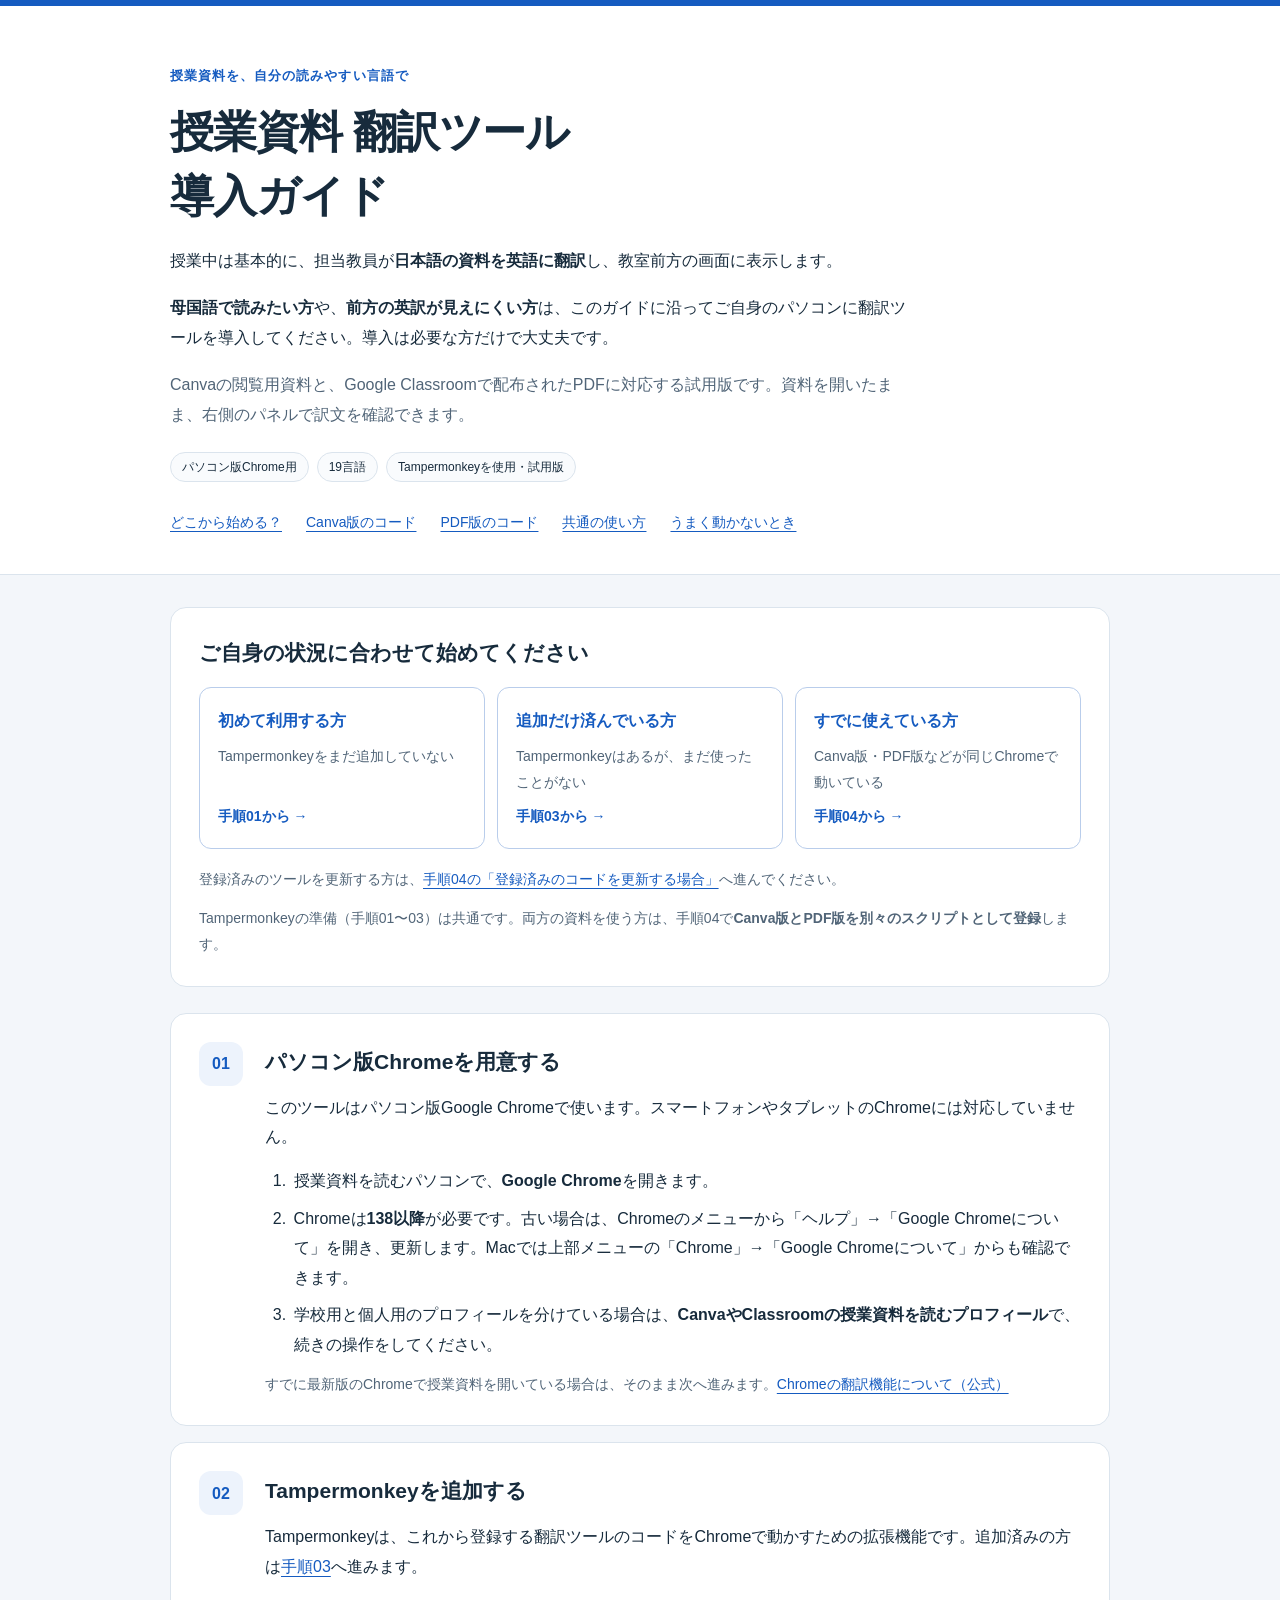
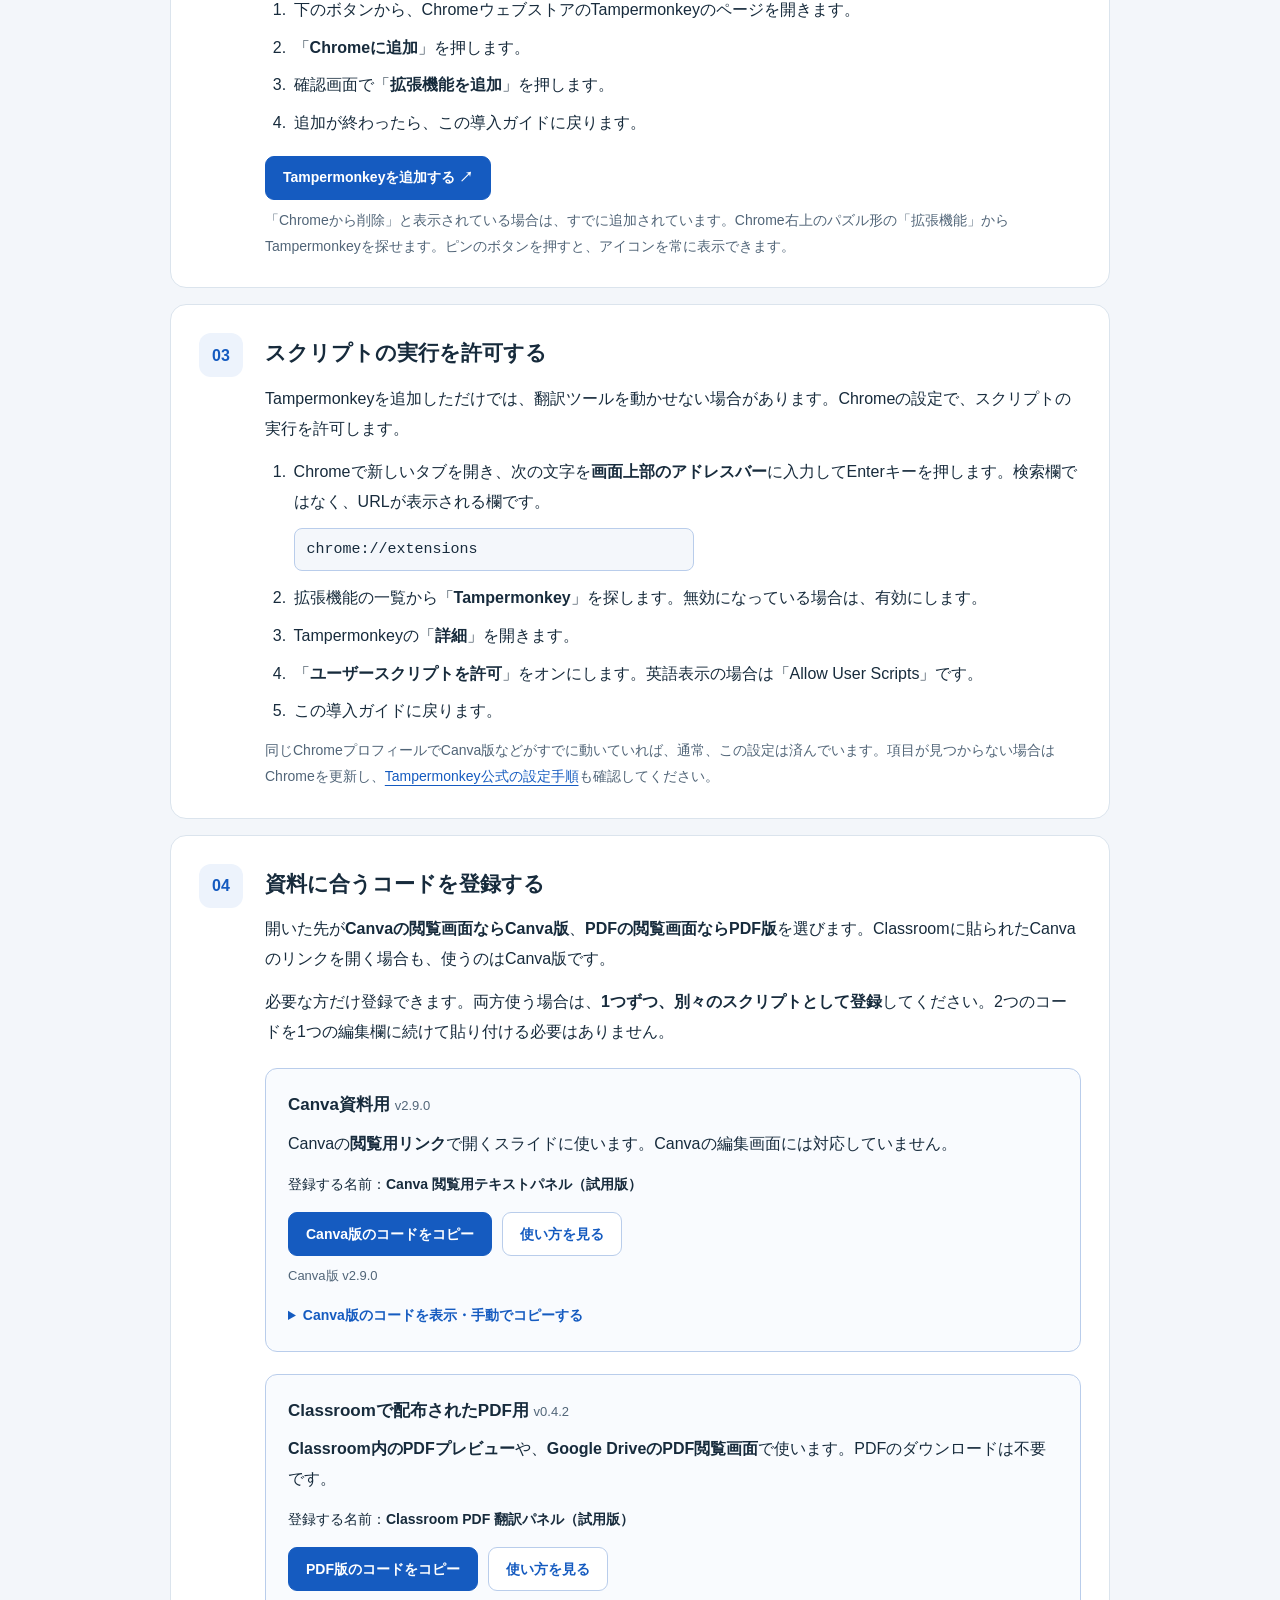
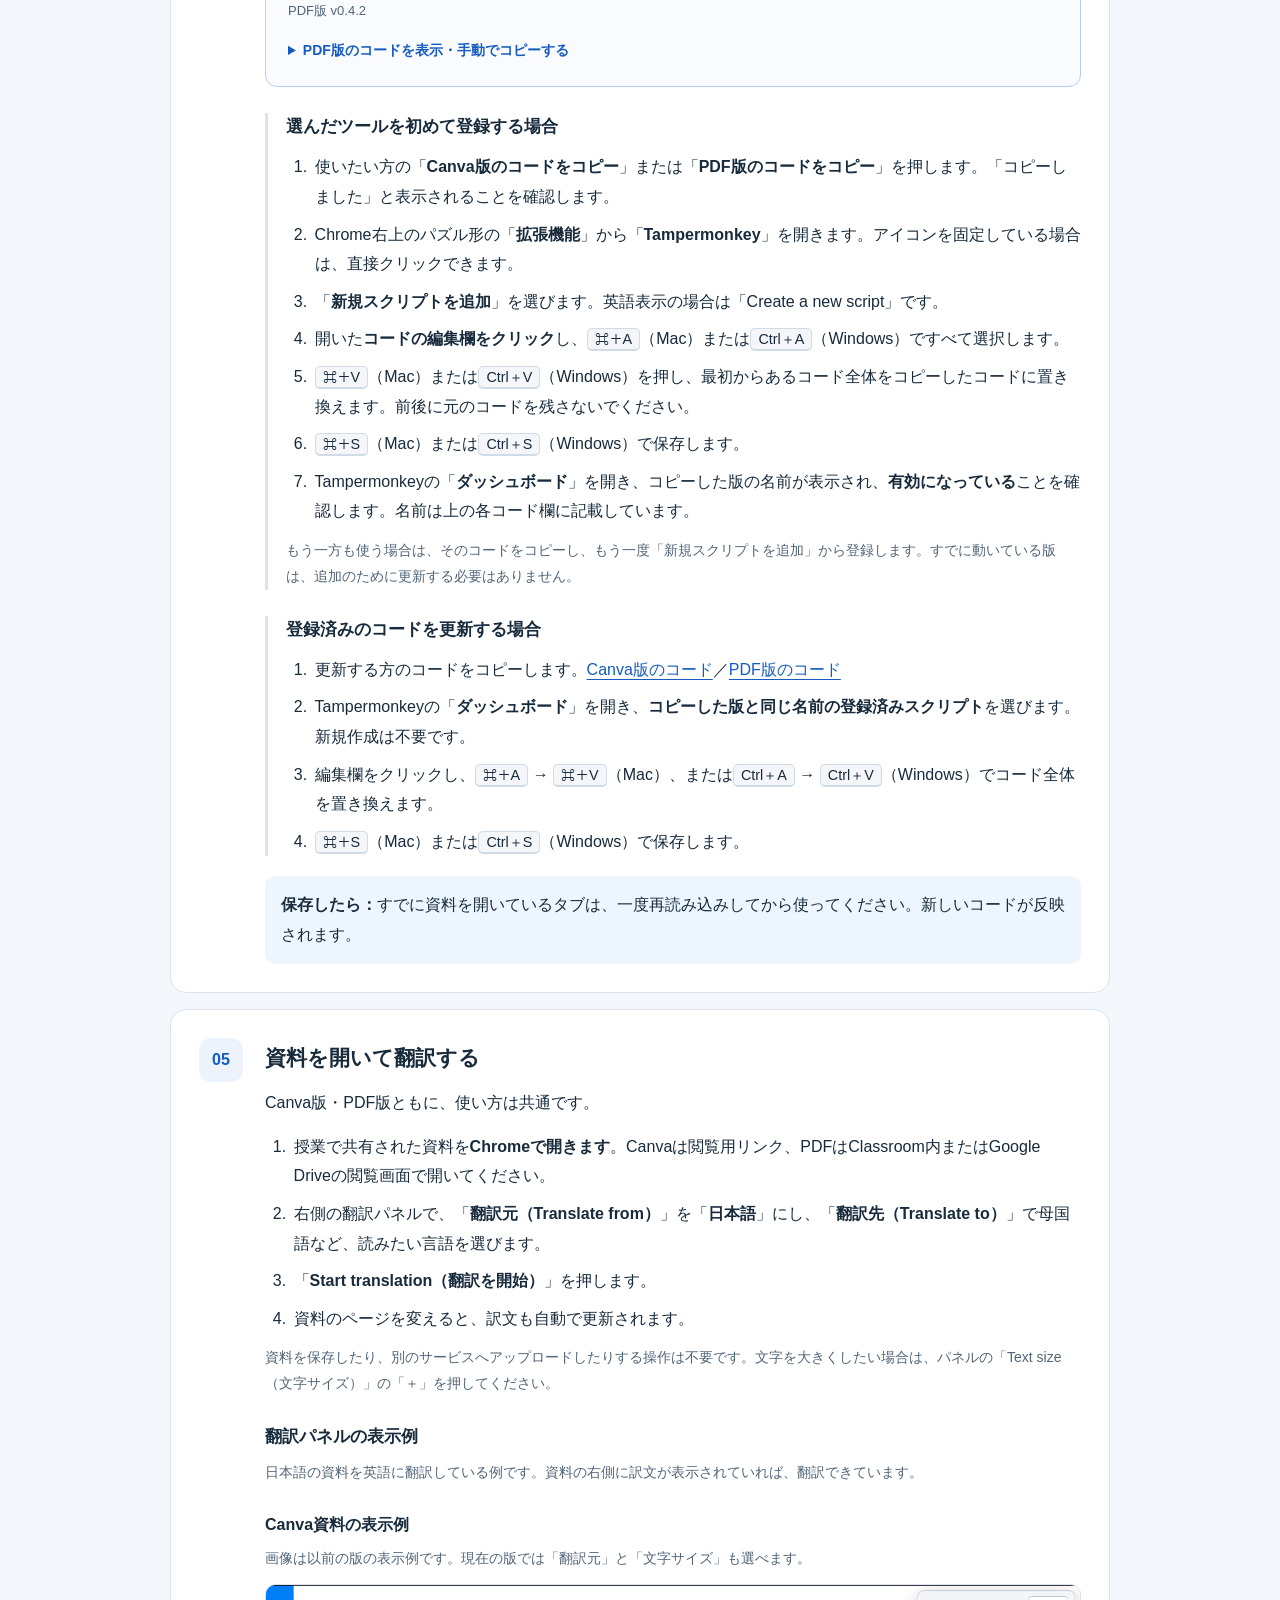
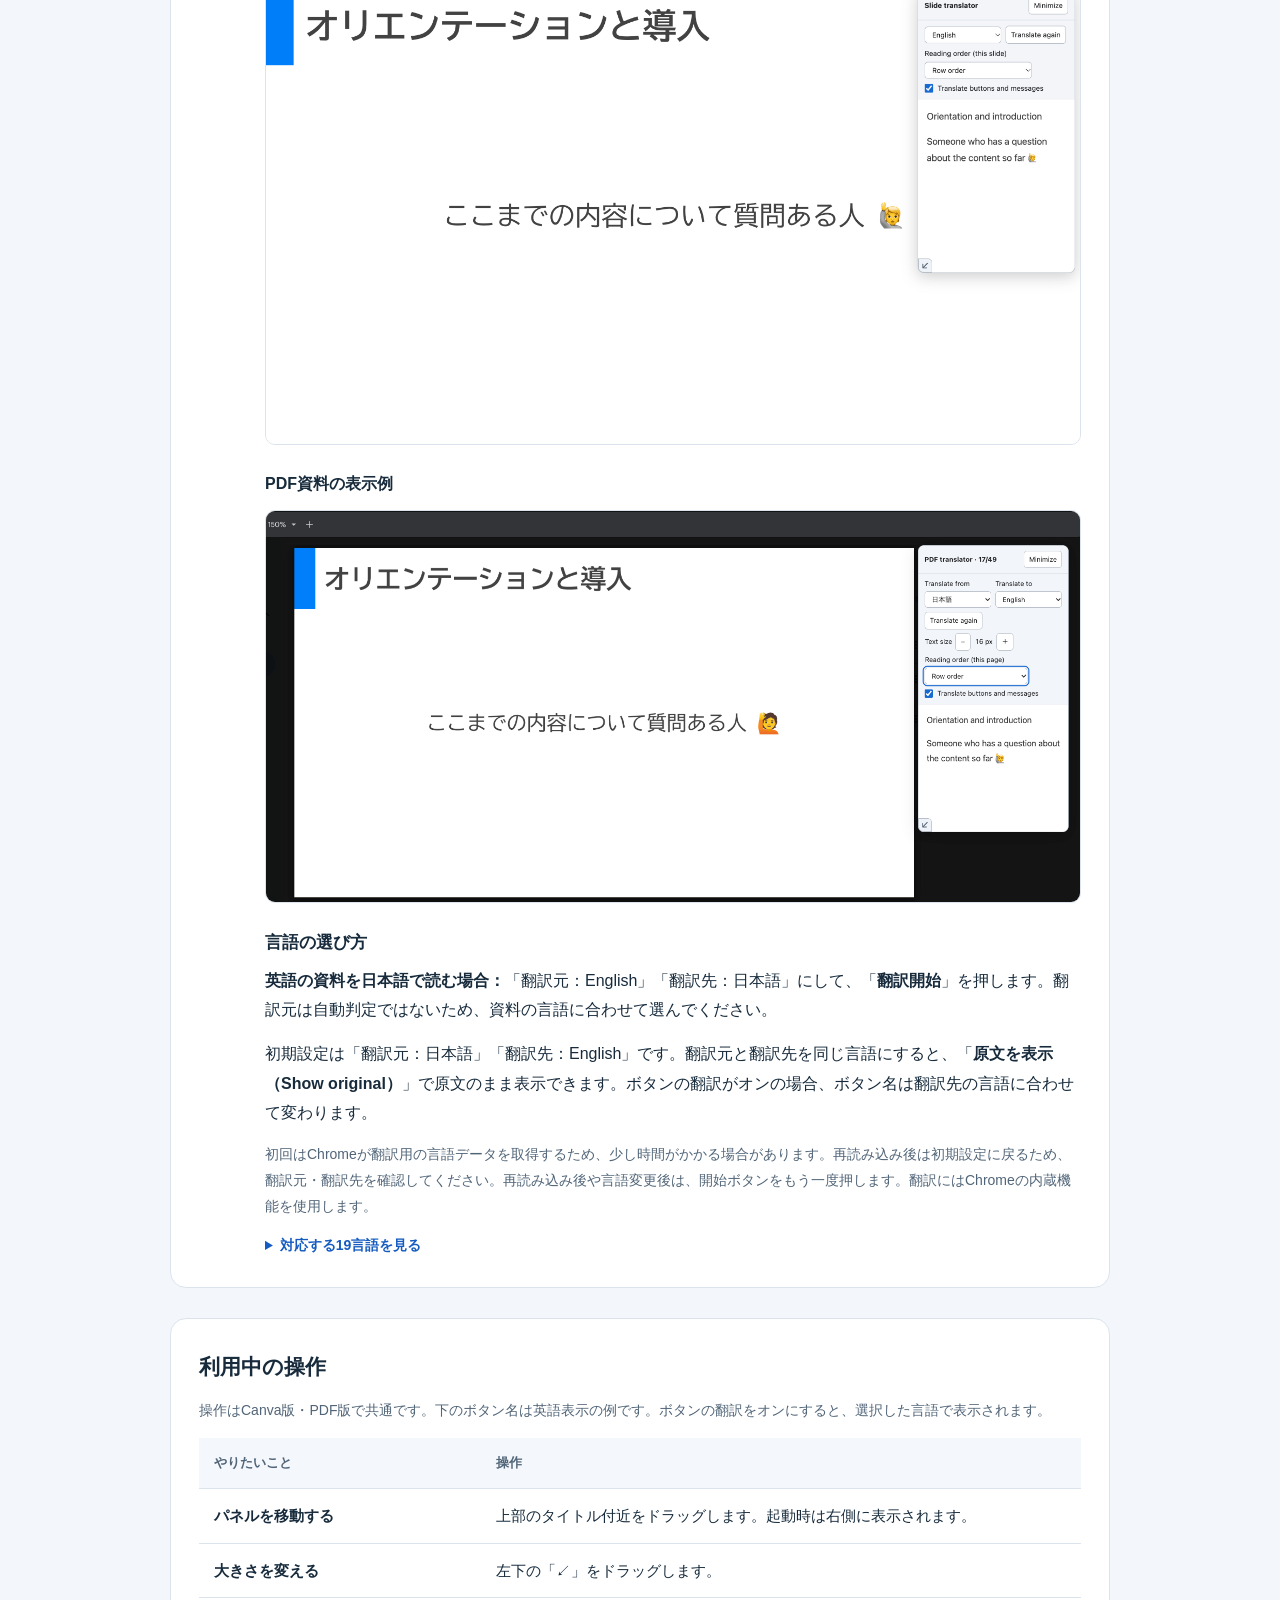
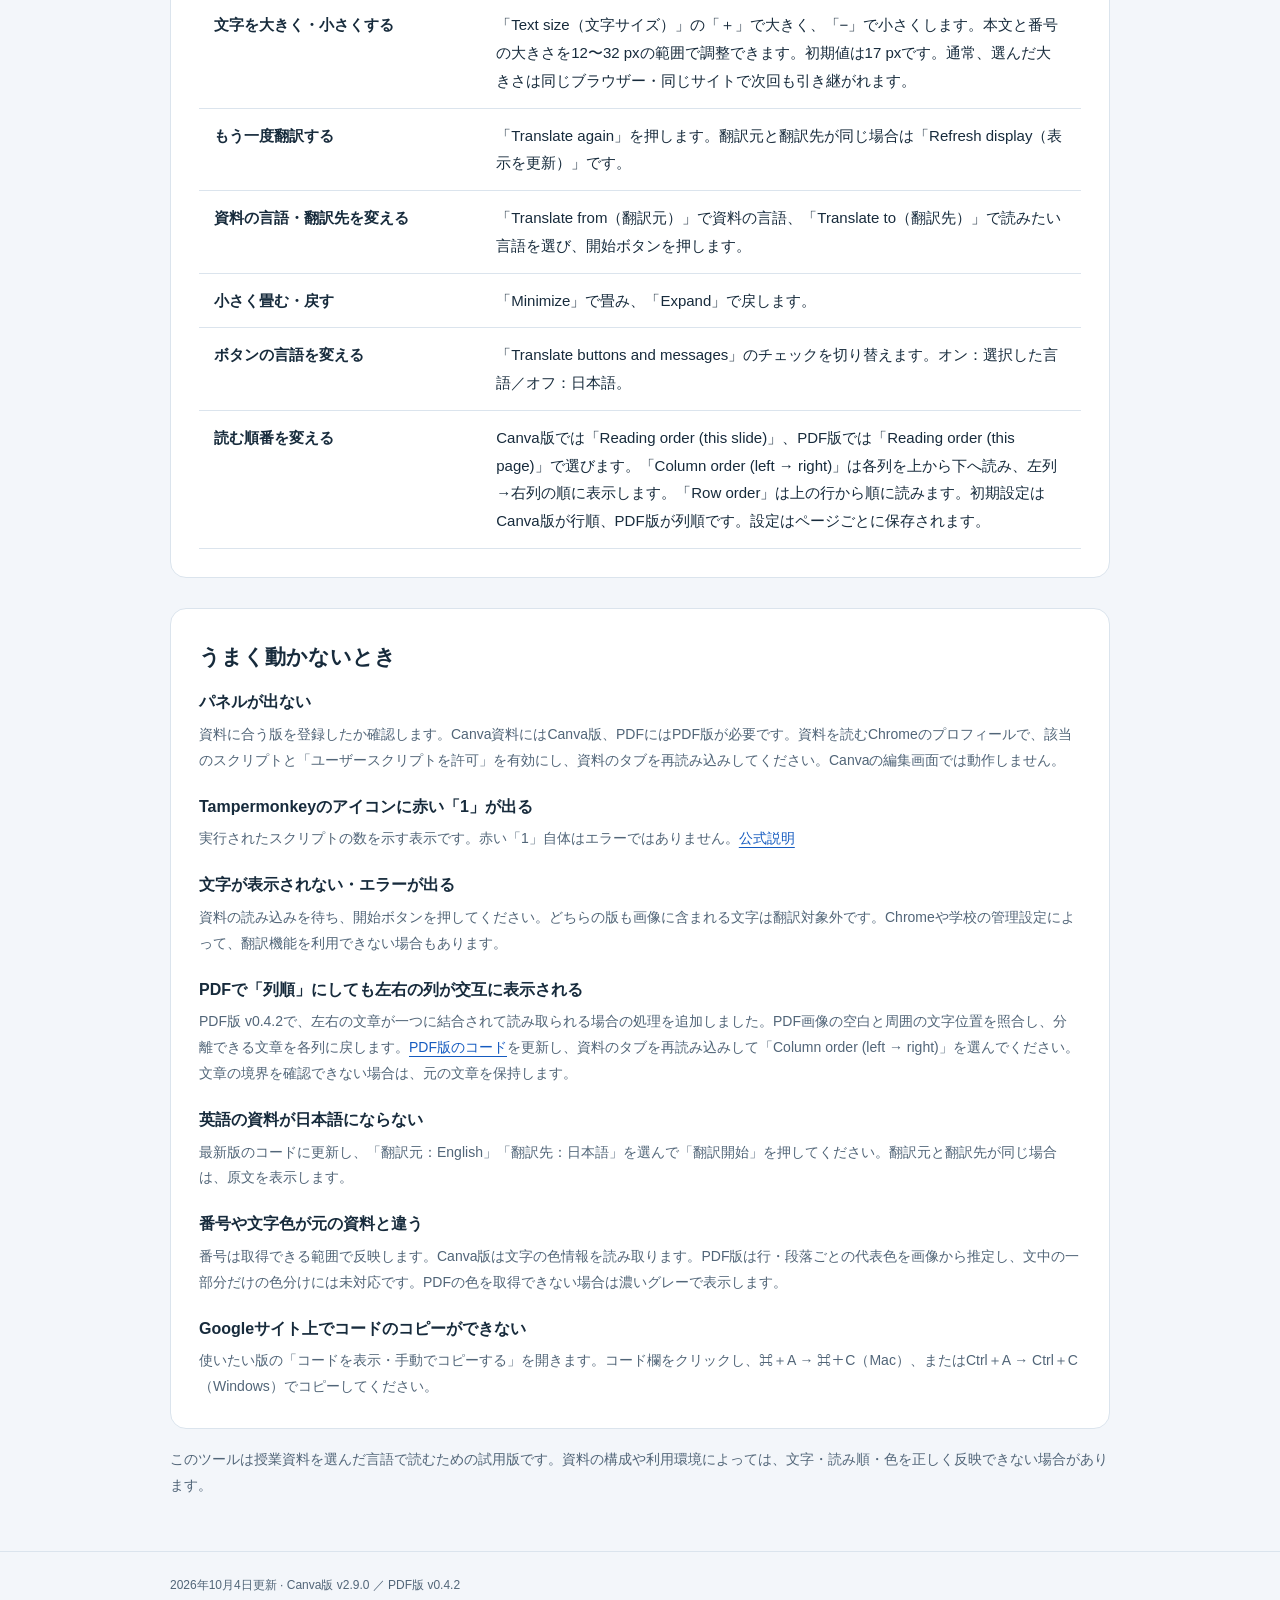
==== commit a7189e03: "Simplify shared setup guide, explain optional student use, and add Canva example" ====
--- a/index.html
+++ b/index.html
@@ -3,7 +3,7 @@
 <head>
 <meta charset="utf-8">
 <meta name="viewport" content="width=device-width,initial-scale=1">
-<meta name="description" content="Canva資料とGoogle Classroomで配布されたPDFの翻訳ツール導入ガイド。共通の準備と、それぞれのコード・使い方を案内します。">
+<meta name="description" content="授業資料を母国語で読みたい方や、教室前方の英訳が見えにくい方のための翻訳ツール導入ガイド。Canva・Classroom PDFに共通する使い方と、資料に合うコードを案内します。">
 <title>授業資料 翻訳ツール導入ガイド｜Canva・Classroom PDF</title>
 <style>
 
@@ -100,7 +100,6 @@
 .tool-card{margin-top:22px;padding:22px;border:1px solid #b9cdeb;border-radius:12px;background:#f9fbfe;scroll-margin-top:24px}
 .tool-card h3{margin-top:0}.tool-card .tool-version{color:var(--muted);font-size:13px;font-weight:400}
 .tool-card .script-name{font-size:14px}.tool-card textarea{background:#102231}.tool-card .actions{margin-top:14px}
-.tool-links{display:flex;flex-wrap:wrap;gap:12px;margin:16px 0}.tool-links a{font-size:14px;font-weight:600}
 .panel-example{margin:24px 0 0;scroll-margin-top:24px}.panel-example figcaption{margin-bottom:12px}.panel-example strong{display:block;margin-bottom:6px}.panel-example p{margin:0}.panel-example-image{display:block;border:1px solid var(--line);border-radius:10px;overflow:hidden}.panel-example img{display:block;width:100%;height:auto}
 @media(max-width:700px){.start-paths{grid-template-columns:1fr}.start-path{gap:4px}}
 </style>
@@ -109,10 +108,11 @@
 <header class="hero"><div class="wrap">
 <p class="eyebrow">授業資料を、自分の読みやすい言語で</p>
 <h1>授業資料 翻訳ツール<br>導入ガイド</h1>
-<p class="course-context">韓が担当する授業向けに試運用している翻訳ツールの導入ガイドです。<strong>Canvaの閲覧用資料</strong>と、<strong>Google Classroomで配布されたPDF</strong>に対応しています。</p>
-<p class="intro">日本語や英語などの資料を開いたまま、右側のパネルに訳文を表示します。ページを変えると訳文も更新されます。PDFを保存したり、別のサービスへアップロードしたりする操作は不要です。</p>
+<p class="course-context">授業中は基本的に、担当教員が<strong>日本語の資料を英語に翻訳</strong>し、教室前方の画面に表示します。</p>
+<p class="course-context"><strong>母国語で読みたい方</strong>や、<strong>前方の英訳が見えにくい方</strong>は、このガイドに沿ってご自身のパソコンに翻訳ツールを導入してください。導入は必要な方だけで大丈夫です。</p>
+<p class="intro">Canvaの閲覧用資料と、Google Classroomで配布されたPDFに対応する試用版です。資料を開いたまま、右側のパネルで訳文を確認できます。</p>
 <div class="tags"><span class="tag">パソコン版Chrome用</span><span class="tag">19言語</span><span class="tag">Tampermonkeyを使用・試用版</span></div>
-<nav aria-label="ガイド内の移動"><a href="#start">どこから始める？</a><a href="#canva-code">Canva版のコード</a><a href="#pdf-code">PDF版のコード</a><a href="#step5">資料別の使い方</a><a href="#help">うまく動かないとき</a></nav>
+<nav aria-label="ガイド内の移動"><a href="#start">どこから始める？</a><a href="#canva-code">Canva版のコード</a><a href="#pdf-code">PDF版のコード</a><a href="#step5">共通の使い方</a><a href="#help">うまく動かないとき</a></nav>
 </div></header>
 
 <main class="wrap">
@@ -174,7 +174,7 @@
 <h3 id="canva-code-title">Canva資料用 <span class="tool-version">v2.9.0</span></h3>
 <p>Canvaの<strong>閲覧用リンク</strong>で開くスライドに使います。Canvaの編集画面には対応していません。</p>
 <p class="script-name">登録する名前：<strong>Canva 閲覧用テキストパネル（試用版）</strong></p>
-<div class="actions"><button class="button" id="copy-canva-code" type="button">Canva版のコードをコピー</button><a class="button secondary" href="#canva-use">Canvaでの使い方</a></div>
+<div class="actions"><button class="button" id="copy-canva-code" type="button">Canva版のコードをコピー</button><a class="button secondary" href="#step5">使い方を見る</a></div>
 <p class="status" id="copy-canva-status" role="status">Canva版 v2.9.0</p>
 <details class="source-code" id="source-canva-details"><summary>Canva版のコードを表示・手動でコピーする</summary>
 <p class="small">コード欄をクリックし、⌘＋A → ⌘＋C（Mac）、またはCtrl＋A → Ctrl＋C（Windows）でコピーできます。</p>
@@ -2060,7 +2060,7 @@
 <h3 id="pdf-code-title">Classroomで配布されたPDF用 <span class="tool-version">v0.4.2</span></h3>
 <p><strong>Classroom内のPDFプレビュー</strong>や、<strong>Google DriveのPDF閲覧画面</strong>で使います。PDFのダウンロードは不要です。</p>
 <p class="script-name">登録する名前：<strong>Classroom PDF 翻訳パネル（試用版）</strong></p>
-<div class="actions"><button class="button" id="copy-pdf-code" type="button">PDF版のコードをコピー</button><a class="button secondary" href="#pdf-use">PDFでの使い方</a></div>
+<div class="actions"><button class="button" id="copy-pdf-code" type="button">PDF版のコードをコピー</button><a class="button secondary" href="#step5">使い方を見る</a></div>
 <p class="status" id="copy-pdf-status" role="status">PDF版 v0.4.2</p>
 <details class="source-code" id="source-pdf-details"><summary>PDF版のコードを表示・手動でコピーする</summary>
 <p class="small">コード欄をクリックし、⌘＋A → ⌘＋C（Mac）、またはCtrl＋A → Ctrl＋C（Windows）でコピーできます。</p>
@@ -4398,31 +4398,27 @@
 </div></section>
 
 <section class="step" id="step5" aria-labelledby="title5"><div class="number" aria-hidden="true">05</div><div>
-<h2 id="title5">資料の種類に合わせて翻訳を始める</h2>
-<div class="tool-links"><a href="#canva-use">Canva資料の場合 →</a><a href="#pdf-use">ClassroomのPDFの場合 →</a></div>
-<article class="tool-card" id="canva-use" aria-labelledby="canva-use-title"><h3 id="canva-use-title">Canva資料の場合</h3>
+<span id="canva-use"></span><span id="pdf-use"></span>
+<h2 id="title5">資料を開いて翻訳する</h2>
+<p>Canva版・PDF版ともに、使い方は共通です。</p>
 <ol>
-<li>授業で共有された<strong>Canvaの閲覧用リンク</strong>をChromeで開きます。編集用リンクでは動作しません。</li>
-<li>右側に表示される「<strong>Slide translator</strong>」パネルで、「<strong>翻訳元（Translate from）</strong>」に資料の言語、「<strong>翻訳先（Translate to）</strong>」に読みたい言語を選びます。</li>
+<li>授業で共有された資料を<strong>Chromeで開きます</strong>。Canvaは閲覧用リンク、PDFはClassroom内またはGoogle Driveの閲覧画面で開いてください。</li>
+<li>右側の翻訳パネルで、「<strong>翻訳元（Translate from）</strong>」を「<strong>日本語</strong>」にし、「<strong>翻訳先（Translate to）</strong>」で母国語など、読みたい言語を選びます。</li>
 <li>「<strong>Start translation（翻訳を開始）</strong>」を押します。</li>
-<li>スライドを切り替えると、訳文も自動で更新されます。</li>
+<li>資料のページを変えると、訳文も自動で更新されます。</li>
 </ol>
-<p class="small">Canvaの資料がClassroomでリンクとして配布されている場合も、開いた先がCanvaならこちらの手順です。</p>
-</article>
-<article class="tool-card" id="pdf-use" aria-labelledby="pdf-use-title"><h3 id="pdf-use-title">Classroomで配布されたPDFの場合</h3>
-<ol>
-<li>授業で配布された<strong>PDFをClassroom内で開きます</strong>。Google DriveのPDF閲覧画面でも利用できます。</li>
-<li>右側に表示される「<strong>PDF translator</strong>」パネルで、「<strong>翻訳元（Translate from）</strong>」に資料の言語、「<strong>翻訳先（Translate to）</strong>」に読みたい言語を選びます。</li>
-<li>「<strong>Start translation（翻訳を開始）</strong>」を押します。</li>
-<li>PDFのページを変えると、訳文も自動で更新されます。PDFを保存・アップロードする操作は不要です。</li>
-</ol>
-<p class="small">画像だけで構成されたPDFには対応していません。</p>
+<p class="small">資料を保存したり、別のサービスへアップロードしたりする操作は不要です。文字を大きくしたい場合は、パネルの「Text size（文字サイズ）」の「＋」を押してください。</p>
+<h3>翻訳パネルの表示例</h3>
+<p class="small">日本語の資料を英語に翻訳している例です。資料の右側に訳文が表示されていれば、翻訳できています。</p>
+<figure class="panel-example" id="canva-panel-example">
+<figcaption><strong>Canva資料の表示例</strong><p class="small">画像は以前の版の表示例です。現在の版では「翻訳元」と「文字サイズ」も選べます。</p></figcaption>
+<a class="panel-example-image" href="guide-assets/canva-translation-panel-example.png?v=05b4cd36d76d" target="_blank" rel="noopener noreferrer" aria-label="Canva資料の翻訳パネルの表示例を大きく見る（新しいタブ）"><img src="guide-assets/canva-translation-panel-example.png?v=05b4cd36d76d" width="3018" height="1702" loading="lazy" alt="左側に日本語のCanvaスライド、右側のSlide translatorパネルに英語の訳文が表示されている例"></a>
+</figure>
 <figure class="panel-example" id="pdf-panel-example">
-<figcaption><strong>翻訳パネルの表示例</strong><p class="small">翻訳元を「日本語」、翻訳先を「English」にして、PDFを英語に翻訳している例です。元の資料を開いたまま、右側のパネルに本文の訳文が表示されていれば、翻訳できています。</p></figcaption>
-<a class="panel-example-image" href="guide-assets/pdf-translation-panel-example.png?v=60b4f742e2d2" target="_blank" rel="noopener noreferrer" aria-label="翻訳パネルの表示例を大きく見る（新しいタブ）"><img src="guide-assets/pdf-translation-panel-example.png?v=60b4f742e2d2" width="1577" height="756" loading="lazy" alt="左側に日本語の授業PDF、右側のPDF translatorパネルに英語の訳文が表示されている例"></a>
+<figcaption><strong>PDF資料の表示例</strong></figcaption>
+<a class="panel-example-image" href="guide-assets/pdf-translation-panel-example.png?v=60b4f742e2d2" target="_blank" rel="noopener noreferrer" aria-label="PDF資料の翻訳パネルの表示例を大きく見る（新しいタブ）"><img src="guide-assets/pdf-translation-panel-example.png?v=60b4f742e2d2" width="1577" height="756" loading="lazy" alt="左側に日本語の授業PDF、右側のPDF translatorパネルに英語の訳文が表示されている例"></a>
 </figure>
-</article>
-<h3>どちらのツールも共通</h3>
+<h3>言語の選び方</h3>
 <p><strong>英語の資料を日本語で読む場合：</strong>「翻訳元：English」「翻訳先：日本語」にして、「<strong>翻訳開始</strong>」を押します。翻訳元は自動判定ではないため、資料の言語に合わせて選んでください。</p>
 <p>初期設定は「翻訳元：日本語」「翻訳先：English」です。翻訳元と翻訳先を同じ言語にすると、「<strong>原文を表示（Show original）</strong>」で原文のまま表示できます。ボタンの翻訳がオンの場合、ボタン名は翻訳先の言語に合わせて変わります。</p>
 <p class="small">初回はChromeが翻訳用の言語データを取得するため、少し時間がかかる場合があります。再読み込み後は初期設定に戻るため、翻訳元・翻訳先を確認してください。再読み込み後や言語変更後は、開始ボタンをもう一度押します。翻訳にはChromeの内蔵機能を使用します。</p>
@@ -4430,10 +4426,10 @@
 </div></section>
 
 <section class="panel" id="usage" aria-labelledby="usage-title"><h2 id="usage-title">利用中の操作</h2>
-<p class="small">下のボタン名は英語表示の例です。ボタンの翻訳をオンにすると、選択した言語で表示されます。</p>
+<p class="small">操作はCanva版・PDF版で共通です。下のボタン名は英語表示の例です。ボタンの翻訳をオンにすると、選択した言語で表示されます。</p>
 <div class="table-wrap"><table><thead><tr><th scope="col">やりたいこと</th><th scope="col">操作</th></tr></thead><tbody>
-<tr><td>パネルを移動する</td><td>上部のタイトル付近をドラッグします。Canva版・PDF版ともに、起動時は右側に表示されます。</td></tr>
-<tr><td>大きさを変える</td><td>Canva版・PDF版ともに、左下の「↙」をドラッグします。</td></tr>
+<tr><td>パネルを移動する</td><td>上部のタイトル付近をドラッグします。起動時は右側に表示されます。</td></tr>
+<tr><td>大きさを変える</td><td>左下の「↙」をドラッグします。</td></tr>
 <tr><td>文字を大きく・小さくする</td><td>「Text size（文字サイズ）」の「＋」で大きく、「−」で小さくします。本文と番号の大きさを12〜32 pxの範囲で調整できます。初期値は17 pxです。通常、選んだ大きさは同じブラウザー・同じサイトで次回も引き継がれます。</td></tr>
 <tr><td>もう一度翻訳する</td><td>「Translate again」を押します。翻訳元と翻訳先が同じ場合は「Refresh display（表示を更新）」です。</td></tr>
 <tr><td>資料の言語・翻訳先を変える</td><td>「Translate from（翻訳元）」で資料の言語、「Translate to（翻訳先）」で読みたい言語を選び、開始ボタンを押します。</td></tr>
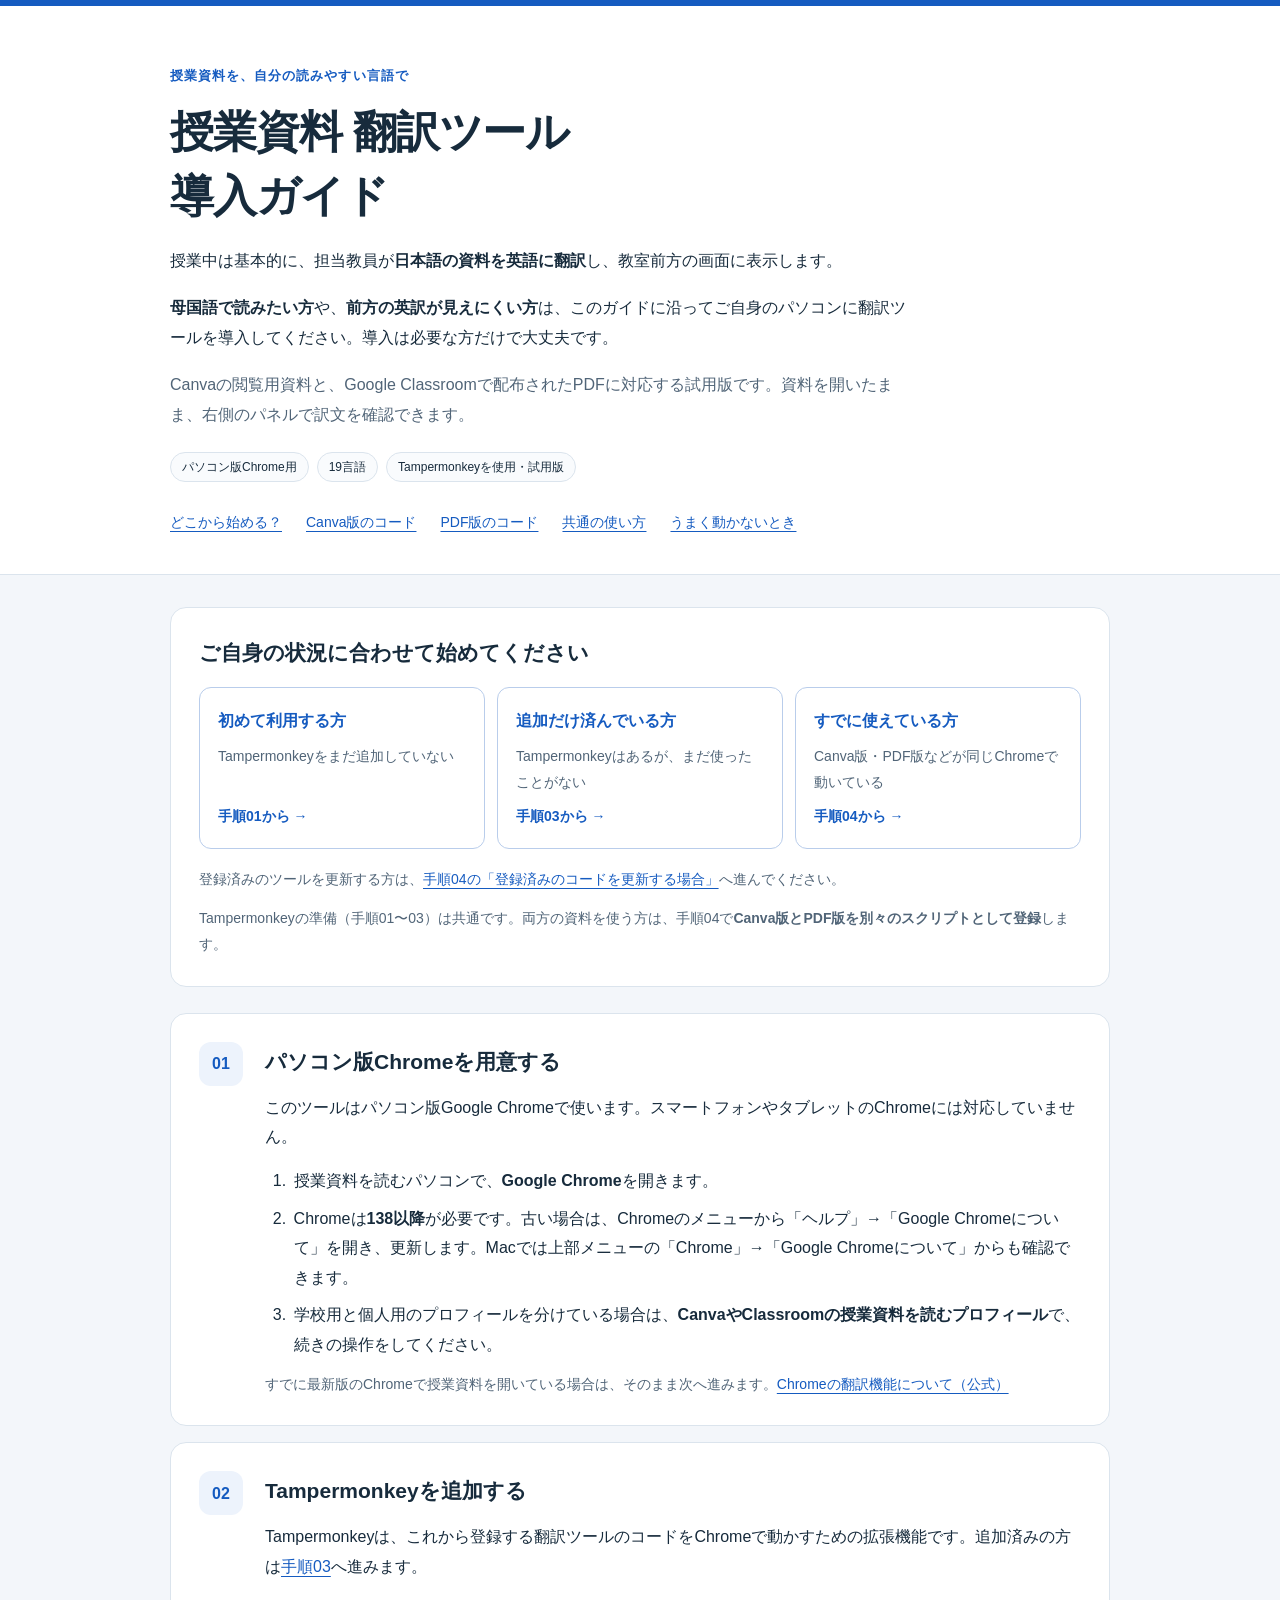
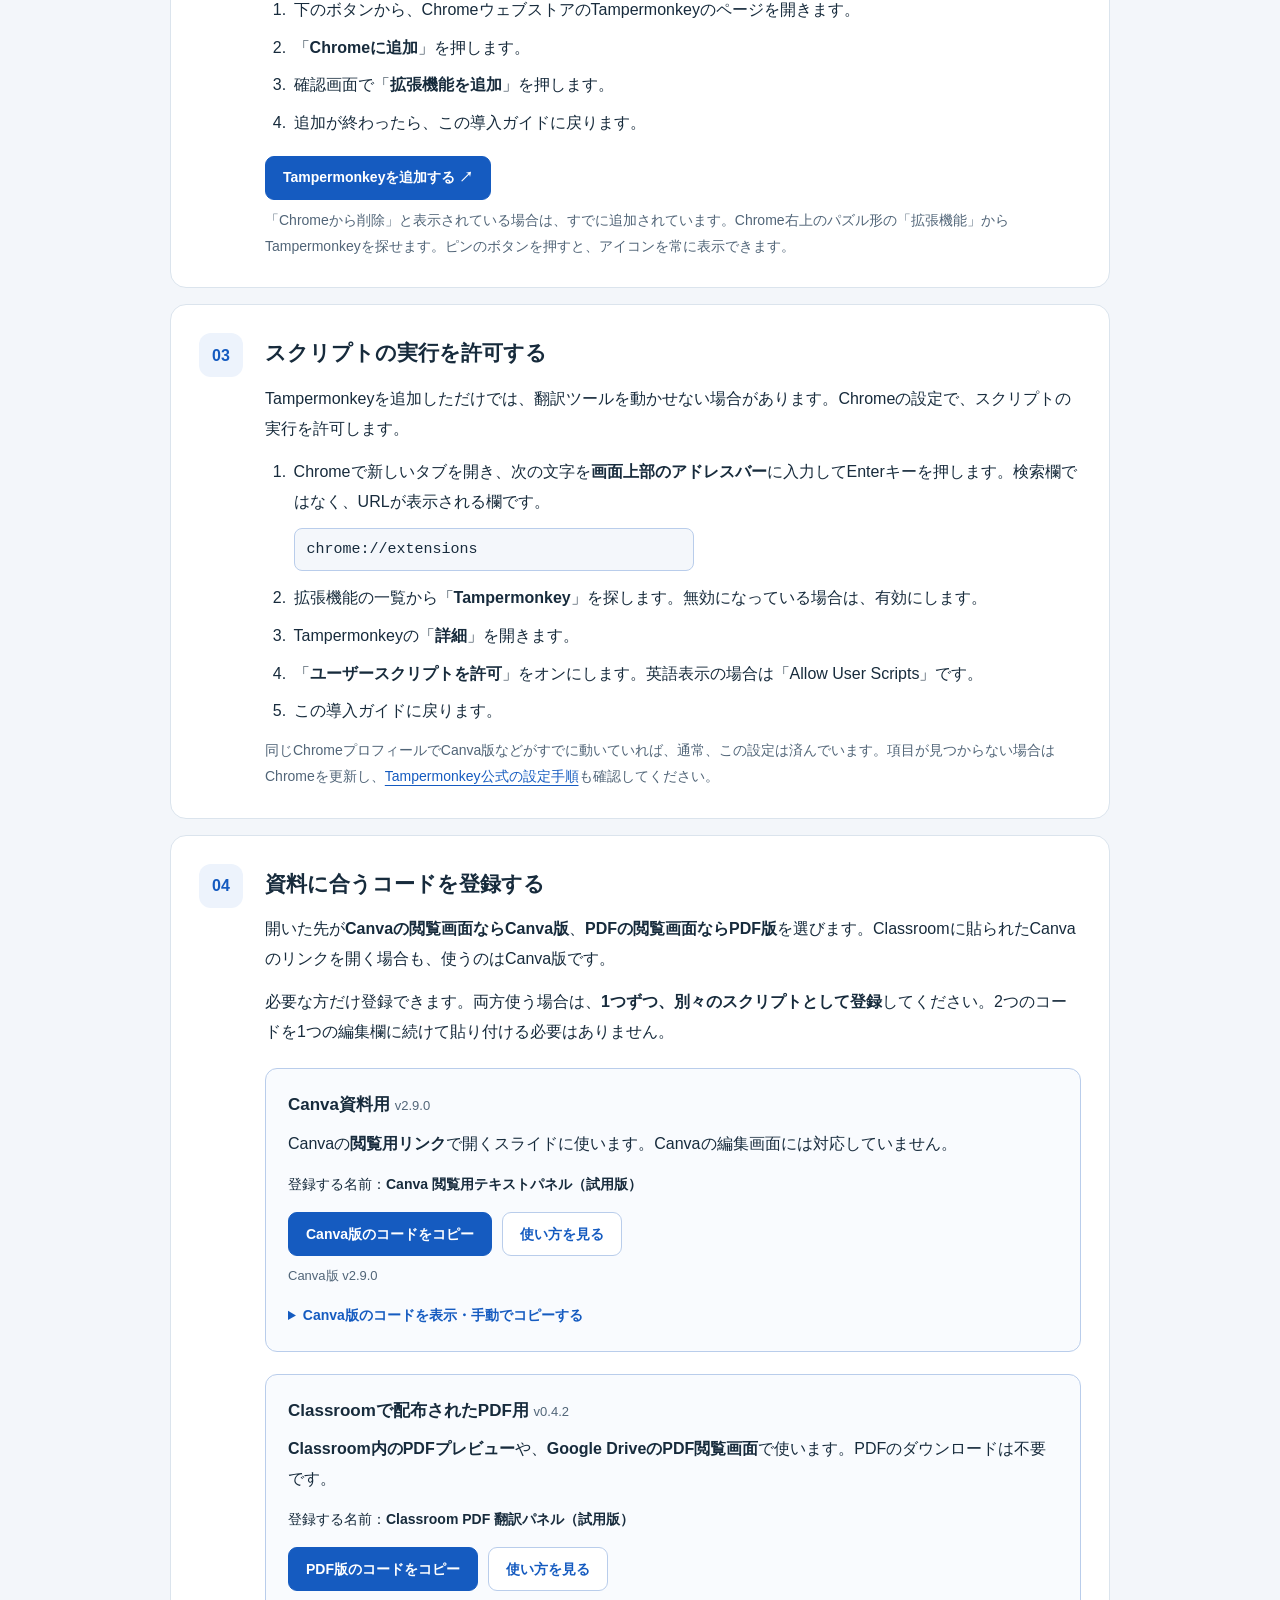
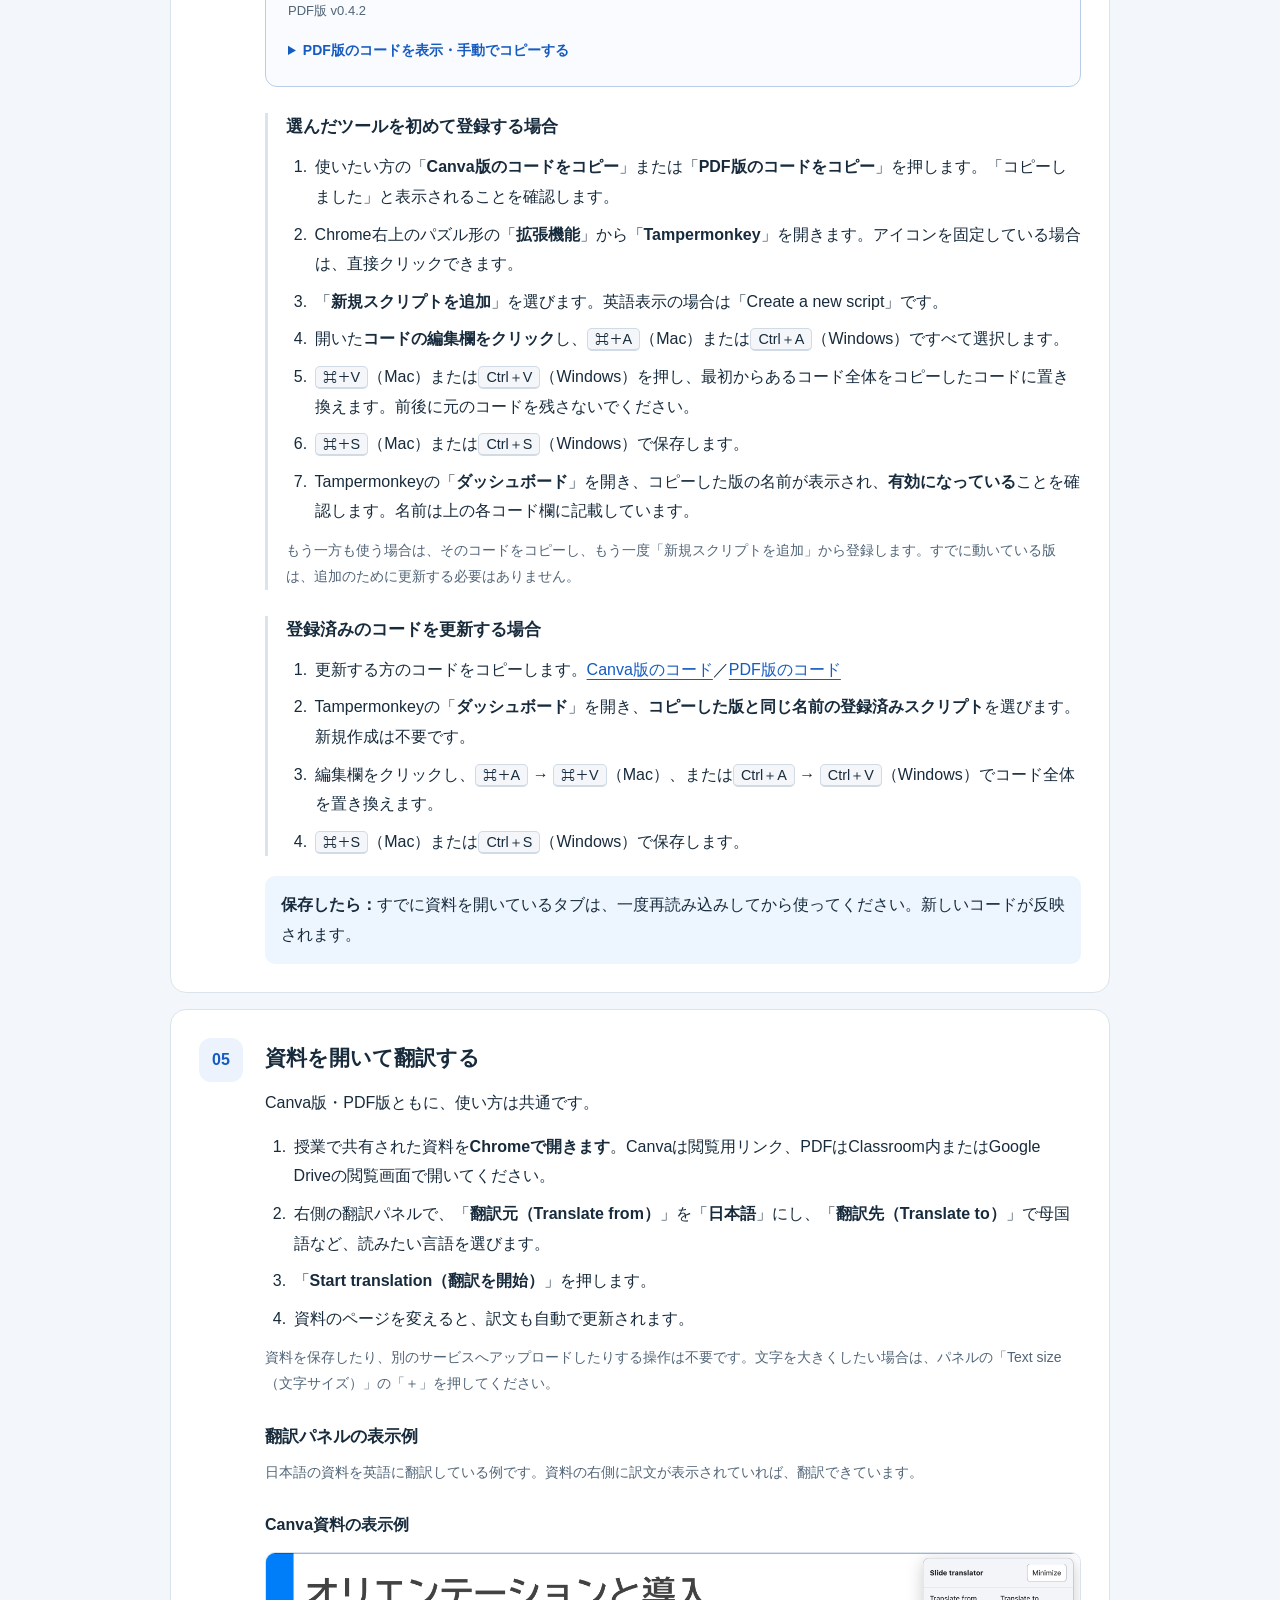
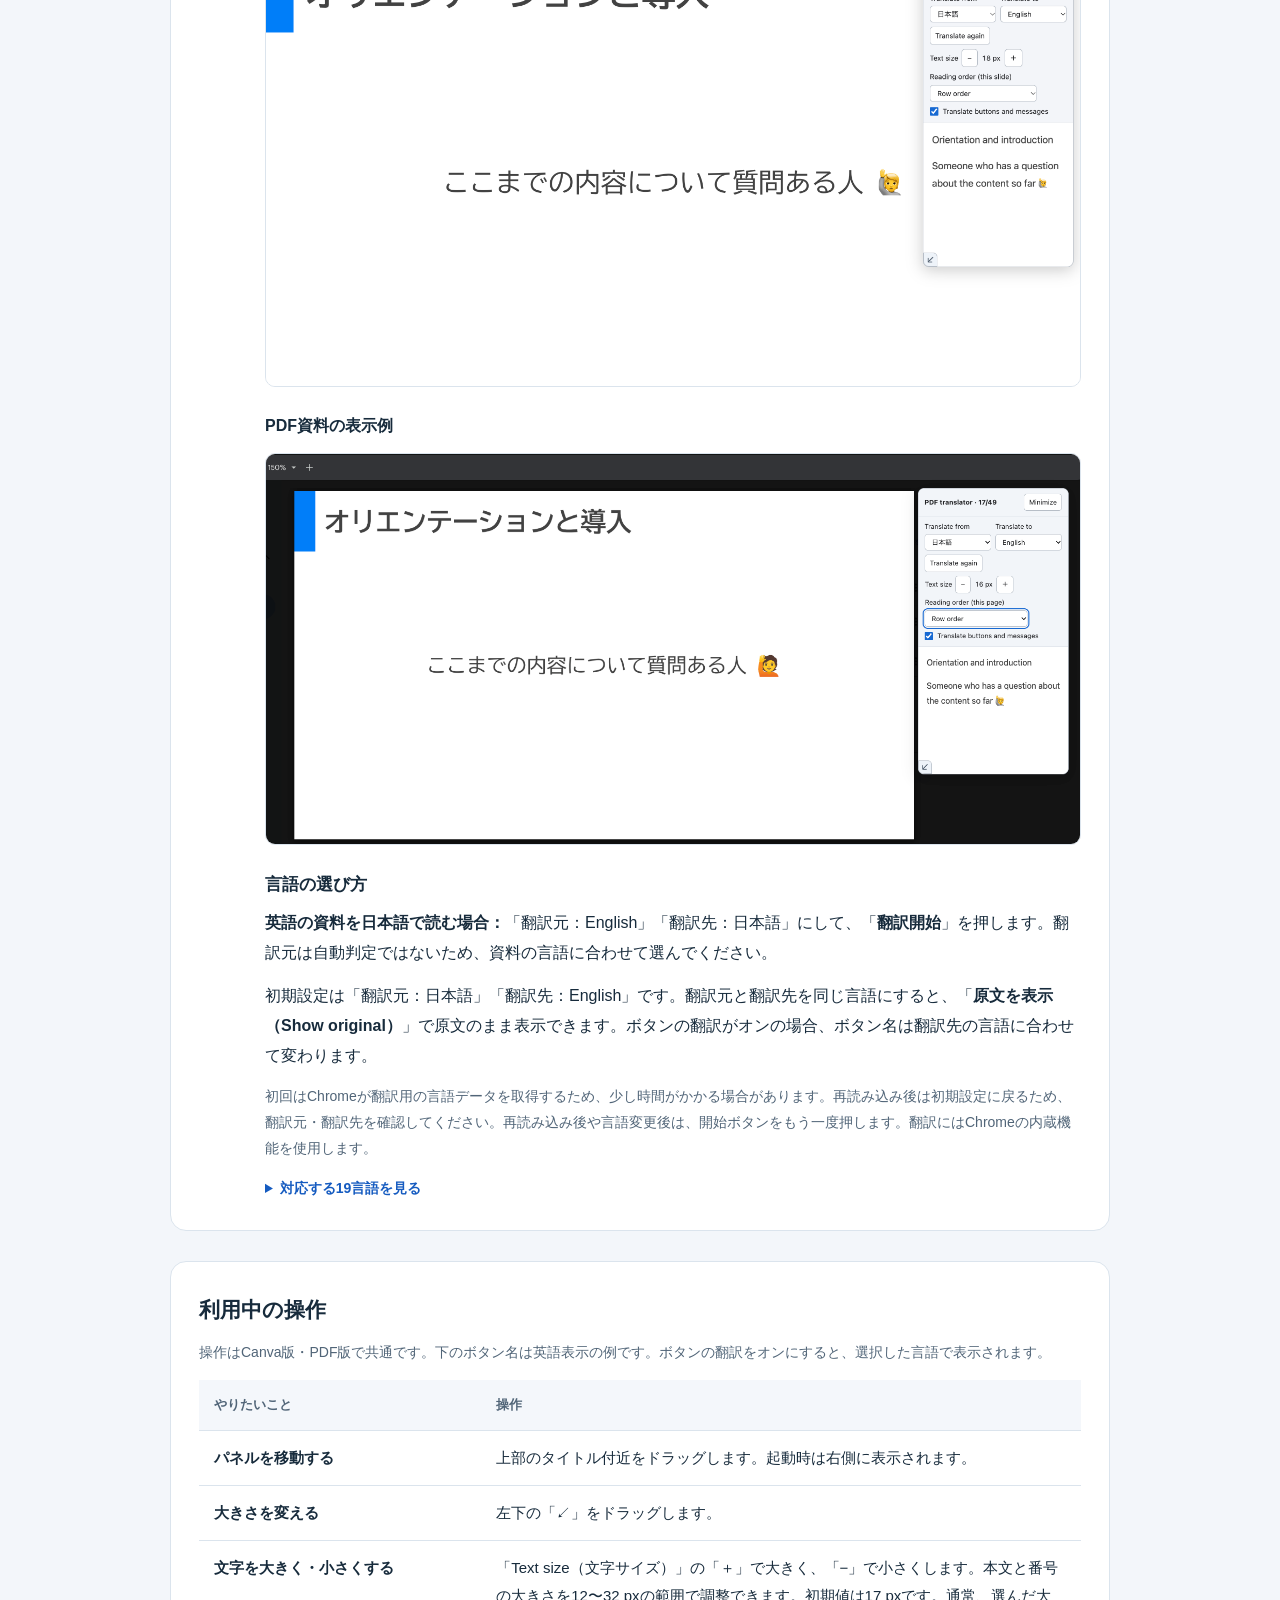
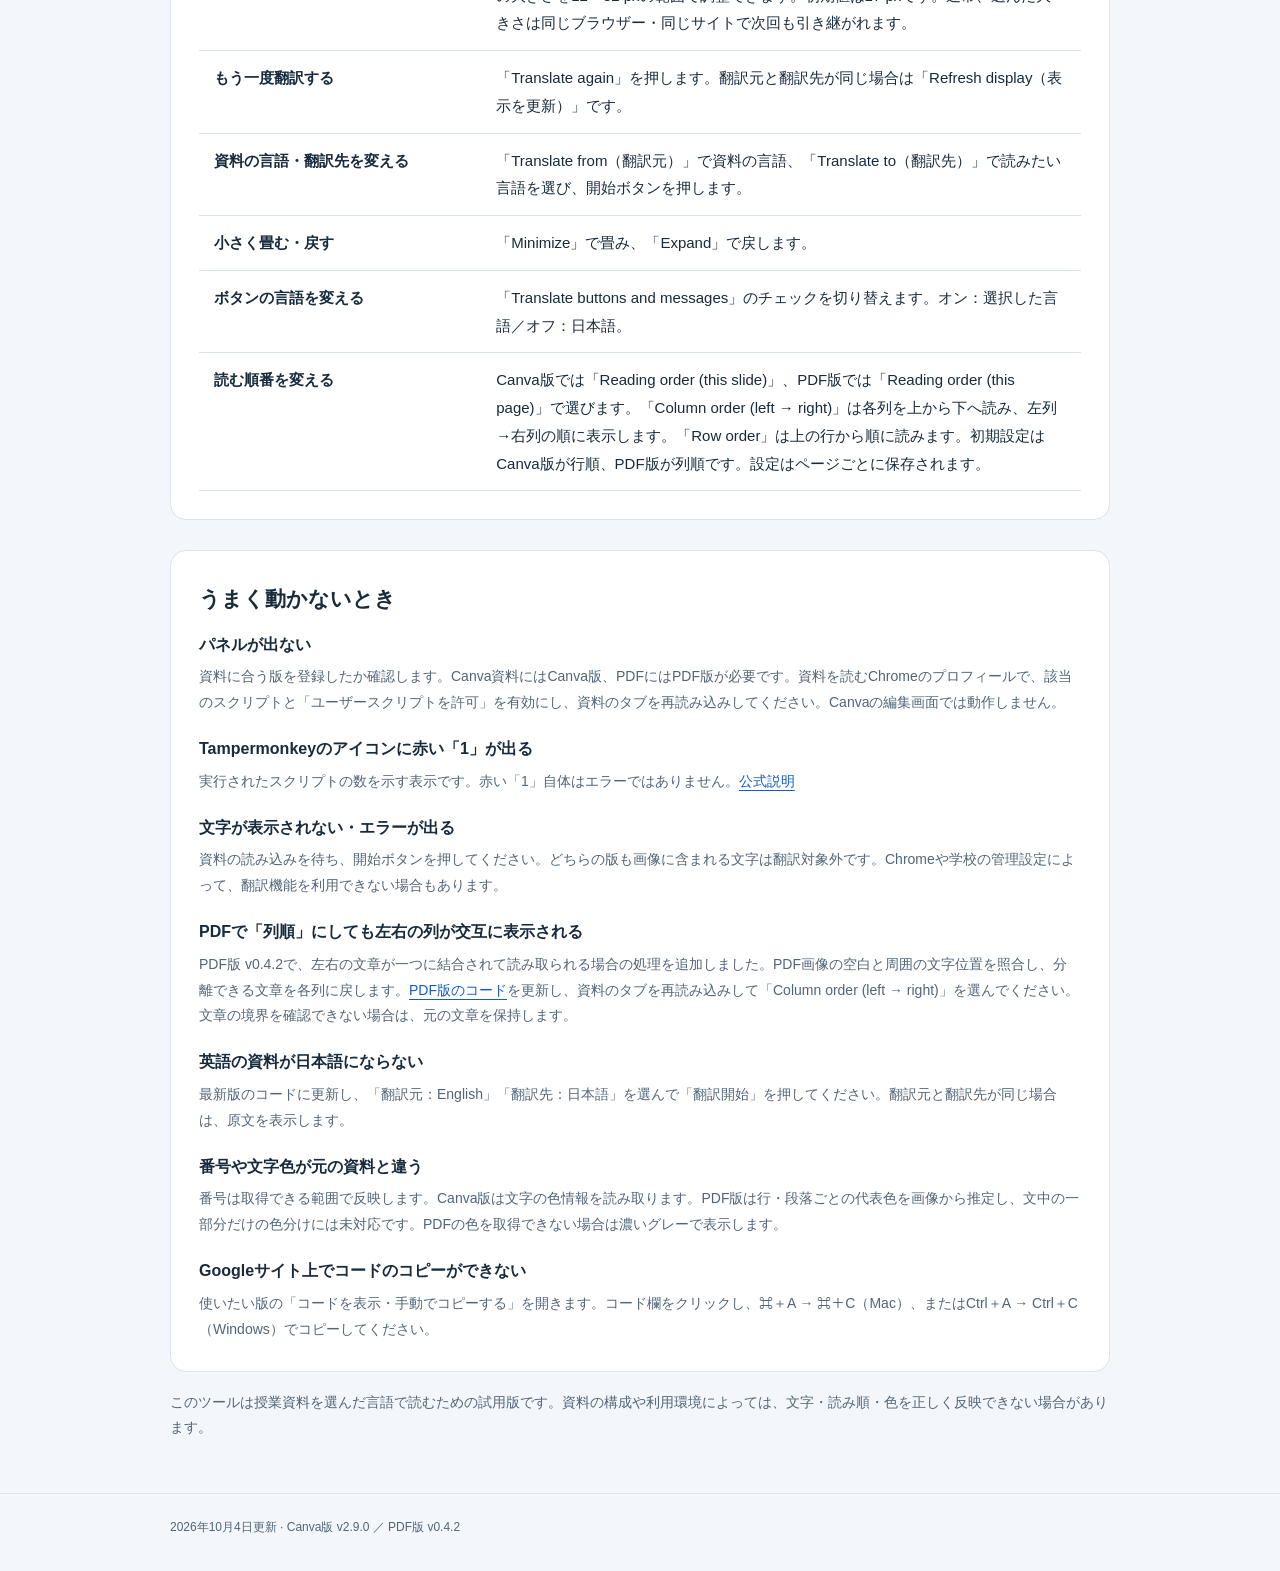
==== commit a04ff1c4: "Refresh Canva example and clarify teacher-led use and optional student setup" ====
--- a/index.html
+++ b/index.html
@@ -4411,8 +4411,8 @@
 <h3>翻訳パネルの表示例</h3>
 <p class="small">日本語の資料を英語に翻訳している例です。資料の右側に訳文が表示されていれば、翻訳できています。</p>
 <figure class="panel-example" id="canva-panel-example">
-<figcaption><strong>Canva資料の表示例</strong><p class="small">画像は以前の版の表示例です。現在の版では「翻訳元」と「文字サイズ」も選べます。</p></figcaption>
-<a class="panel-example-image" href="guide-assets/canva-translation-panel-example.png?v=05b4cd36d76d" target="_blank" rel="noopener noreferrer" aria-label="Canva資料の翻訳パネルの表示例を大きく見る（新しいタブ）"><img src="guide-assets/canva-translation-panel-example.png?v=05b4cd36d76d" width="3018" height="1702" loading="lazy" alt="左側に日本語のCanvaスライド、右側のSlide translatorパネルに英語の訳文が表示されている例"></a>
+<figcaption><strong>Canva資料の表示例</strong></figcaption>
+<a class="panel-example-image" href="guide-assets/canva-translation-panel-example.png?v=f00d039c053b" target="_blank" rel="noopener noreferrer" aria-label="Canva資料の翻訳パネルの表示例を大きく見る（新しいタブ）"><img src="guide-assets/canva-translation-panel-example.png?v=f00d039c053b" width="3024" height="1610" loading="lazy" alt="左側に日本語のCanvaスライド、右側のSlide translatorパネルに英語の訳文が表示されている例"></a>
 </figure>
 <figure class="panel-example" id="pdf-panel-example">
 <figcaption><strong>PDF資料の表示例</strong></figcaption>
